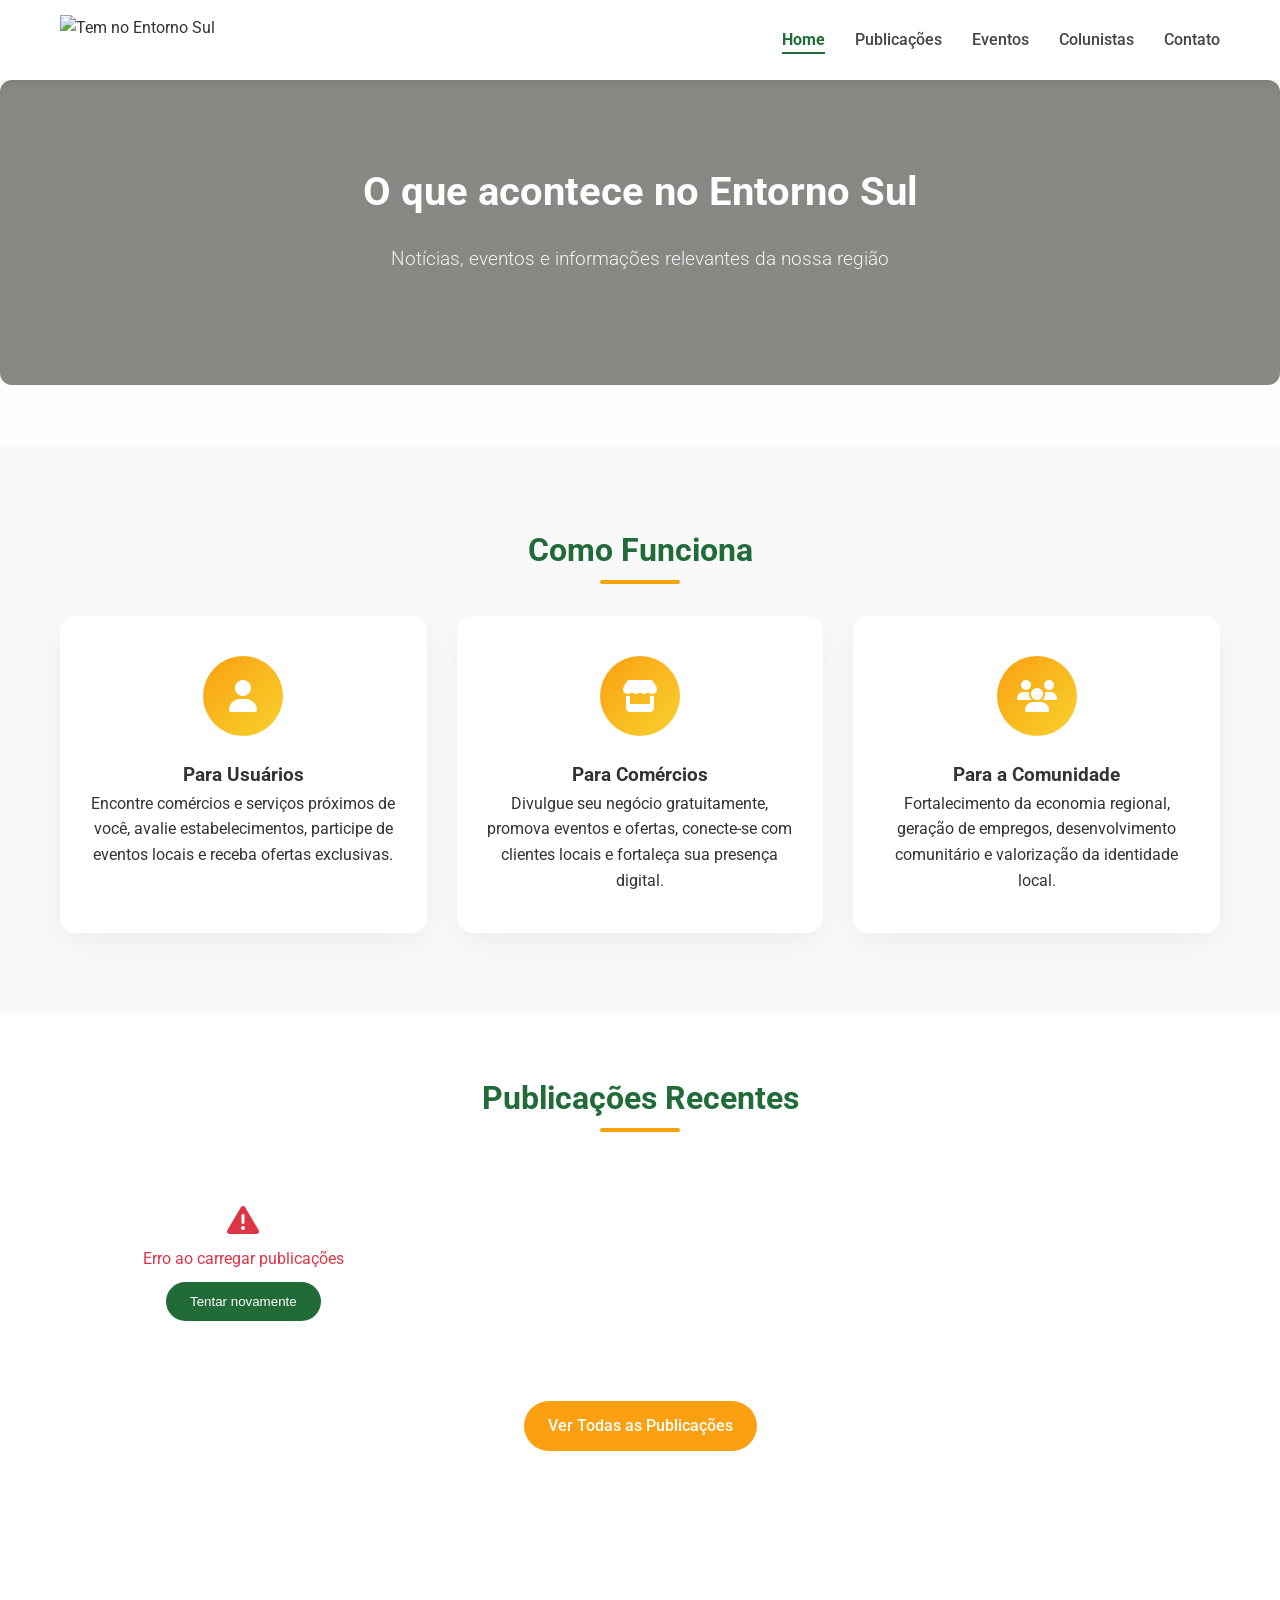
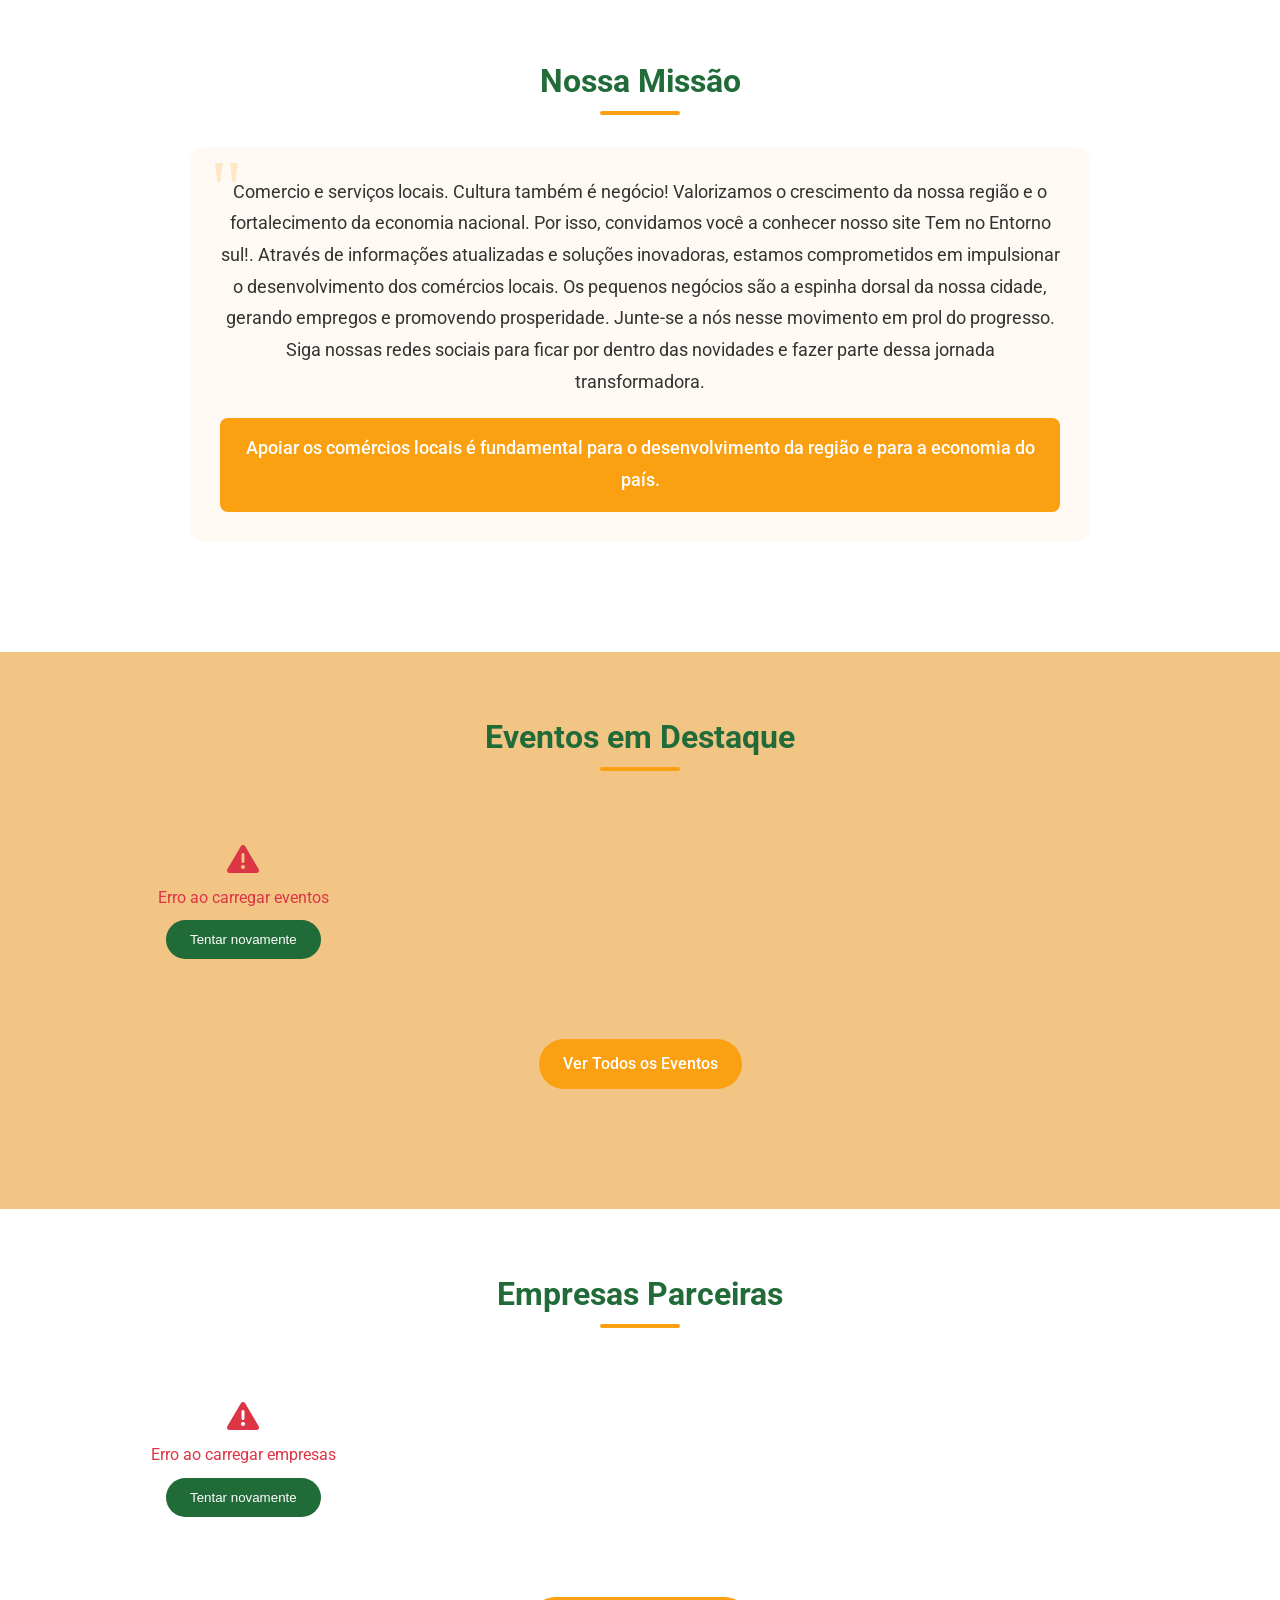
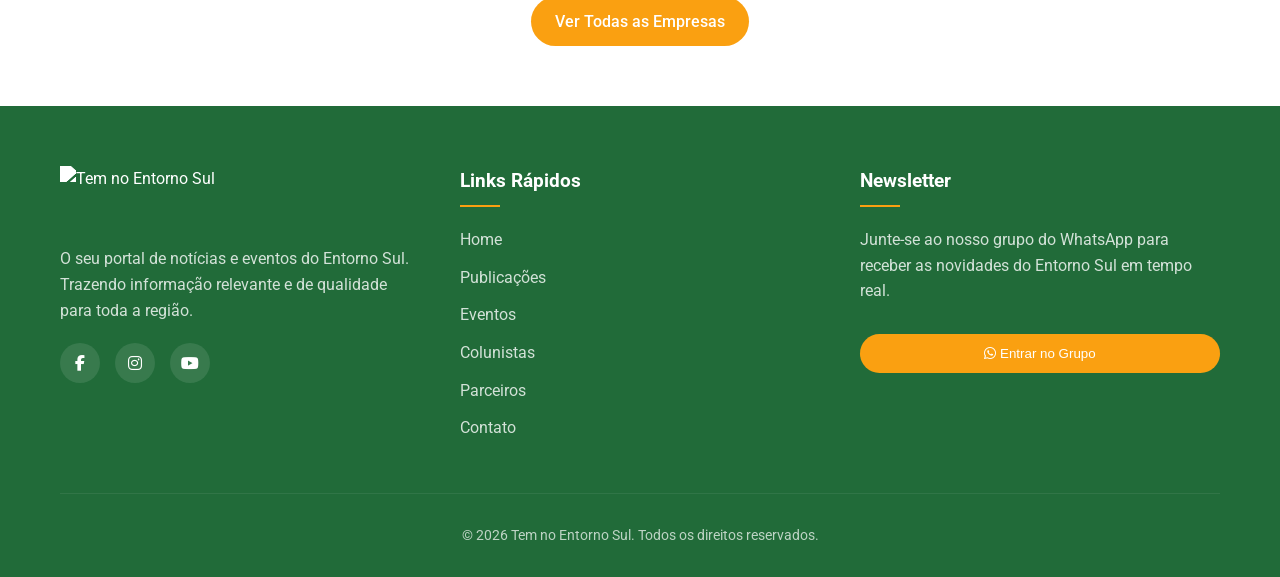
==== index.html @ 2fc988cc "Add files via upload" ====
<!DOCTYPE html>
<html lang="pt-BR">
<head>
    <meta charset="UTF-8">
    <meta name="viewport" content="width=device-width, initial-scale=1.0">
    <title>Tem no Entorno Sul - Sua fonte de notícias regional</title>
    
    <!-- Meta tags SEO -->
    <meta name="description" content="Portal de notícias, eventos e informações do Entorno Sul. Fique por dentro das novidades regionais, comércios locais e cultura.">
    <meta name="robots" content="index, follow">
    <link rel="canonical" href="https://www.temnoentornosul.com.br/">
    
    <!-- Open Graph -->
    <meta property="og:type" content="website">
    <meta property="og:url" content="https://www.temnoentornosul.com.br/">
    <meta property="og:title" content="Tem no Entorno Sul - Sua fonte de notícias regional">
    <meta property="og:description" content="Notícias, eventos e informações relevantes da nossa região.">
    <meta property="og:image" content="https://i.imgur.com/WVSr0qr.png">
    
    <!-- Twitter -->
    <meta property="twitter:card" content="summary_large_image">
    <meta property="twitter:url" content="https://www.temnoentornosul.com.br/">
    <meta property="twitter:title" content="Tem no Entorno Sul - Sua fonte de notícias regional">
    <meta property="twitter:description" content="Notícias, eventos e informações relevantes da nossa região.">
    <meta property="twitter:image" content="https://i.imgur.com/WVSr0qr.png">
    
    <!-- PWA -->
    <link rel="manifest" href="manifest.json">
    <meta name="theme-color" content="#216b39">
    
    <!-- Fontes e Ícones -->
    <link rel="preconnect" href="https://fonts.googleapis.com">
    <link rel="preconnect" href="https://fonts.gstatic.com" crossorigin>
    <link href="https://fonts.googleapis.com/css2?family=Roboto:wght@300;400;500;700&display=swap" rel="stylesheet">
    <link rel="stylesheet" href="https://cdnjs.cloudflare.com/ajax/libs/font-awesome/6.4.0/css/all.min.css">
    
    <!-- CSS Principal -->
    <link rel="stylesheet" href="assets/css/style.css">
    
    <!-- Supabase CDN -->
    <script src="https://cdn.jsdelivr.net/npm/@supabase/supabase-js@2"></script>
    
    <!-- Schema.org -->
    <script type="application/ld+json">
    {
        "@context": "https://schema.org",
        "@type": "Organization",
        "name": "Tem no Entorno Sul",
        "url": "https://www.temnoentornosul.com.br/",
        "logo": "https://i.imgur.com/WVSr0qr.png",
        "description": "Portal de notícias e eventos do Entorno Sul."
    }
    </script>
    
    <style>
        /* Variáveis de cores e estilos */
        :root {
            --color-bg: #fffefd;
            --color-primary: #216b39;
            --color-accent: #faa011;
            --color-highlight: #f8d22d;
            --color-secondary-bg: #f2c585;
            --font-main: 'Roboto', sans-serif;
            --shadow: 0 4px 12px rgba(0, 0, 0, 0.08);
            --radius: 12px;
            --transition: all 0.3s ease;
        }
        
        /* Reset e estilos base */
        * {
            margin: 0;
            padding: 0;
            box-sizing: border-box;
        }
        
        body {
            font-family: var(--font-main);
            background-color: var(--color-bg);
            color: #333;
            line-height: 1.6;
            padding-top: 80px;
        }
        
        a {
            text-decoration: none;
            color: inherit;
        }
        
        ul {
            list-style: none;
        }
        
        img {
            max-width: 100%;
            height: auto;
            display: block;
        }
        
        .container {
            width: 100%;
            max-width: 1200px;
            margin: 0 auto;
            padding: 0 20px;
        }
        
        .section-title {
            font-size: 2rem;
            color: var(--color-primary);
            margin-bottom: 2rem;
            text-align: center;
            position: relative;
            padding-bottom: 0.5rem;
        }
        
        .section-title::after {
            content: '';
            position: absolute;
            bottom: 0;
            left: 50%;
            transform: translateX(-50%);
            width: 80px;
            height: 4px;
            background-color: var(--color-accent);
            border-radius: 2px;
        }
        
        .btn {
            display: inline-block;
            background-color: var(--color-primary);
            color: white;
            padding: 12px 24px;
            border-radius: 50px;
            font-weight: 500;
            transition: var(--transition);
            border: none;
            cursor: pointer;
            text-align: center;
        }
        
        .btn:hover {
            background-color: #1a5930;
            transform: translateY(-2px);
            box-shadow: var(--shadow);
        }
        
        .btn-accent {
            background-color: var(--color-accent);
        }
        
        .btn-accent:hover {
            background-color: #e5940a;
        }
        
        .card {
            background: white;
            border-radius: var(--radius);
            overflow: hidden;
            box-shadow: var(--shadow);
            transition: var(--transition);
        }
        
        .card:hover {
            transform: translateY(-5px);
            box-shadow: 0 8px 20px rgba(0, 0, 0, 0.12);
        }
        
        /* Navbar */
        .navbar {
            position: fixed;
            top: 0;
            left: 0;
            width: 100%;
            background-color: white;
            box-shadow: 0 2px 10px rgba(0, 0, 0, 0.1);
            z-index: 1000;
            padding: 15px 0;
        }
        
        .navbar-container {
            display: flex;
            justify-content: space-between;
            align-items: center;
        }
        
        .logo {
            height: 50px;
        }
        
        .nav-menu {
            display: flex;
            gap: 30px;
        }
        
        .nav-link {
            font-weight: 500;
            color: #444;
            transition: var(--transition);
            position: relative;
        }
        
        .nav-link:hover {
            color: var(--color-primary);
        }
        
        .nav-link::after {
            content: '';
            position: absolute;
            bottom: -5px;
            left: 0;
            width: 0;
            height: 2px;
            background-color: var(--color-primary);
            transition: var(--transition);
        }
        
        .nav-link:hover::after {
            width: 100%;
        }
        
        .nav-link.active {
            color: var(--color-primary);
            font-weight: 700;
        }
        
        .nav-link.active::after {
            width: 100%;
        }
        
        .hamburger {
            display: none;
            cursor: pointer;
            font-size: 1.5rem;
            color: var(--color-primary);
        }
        
        /* Banner Hero */
        .hero {
            background: linear-gradient(rgba(15, 20, 11, 0.5), rgba(15, 20, 11, 0.5)), url('https://images.pexels.com/photos/38271/ipad-map-tablet-internet-38271.jpeg') center/cover no-repeat;
            color: white;
            text-align: center;
            padding: 80px 20px;
            border-radius: var(--radius);
            margin-bottom: 60px;
        }
        
        .hero-content {
            max-width: 800px;
            margin: 0 auto;
        }
        
        .hero-title {
            font-size: 2.5rem;
            margin-bottom: 20px;
        }
        
        .hero-subtitle {
            font-size: 1.2rem;
            font-weight: 300;
            margin-bottom: 30px;
            opacity: 0.9;
        }
        
        /* Seções */
        .section {
            padding: 60px 0;
        }
        
        .section-light {
            background-color: white;
        }
        
        .section-colored {
            background-color: var(--color-secondary-bg);
        }
        
        /* Grid de cards */
        .cards-grid {
            display: grid;
            grid-template-columns: repeat(auto-fill, minmax(300px, 1fr));
            gap: 30px;
            margin-top: 30px;
        }
        
        .post-card .card-img {
            height: 200px;
            object-fit: cover;
            width: 100%;
        }
        
        .post-card .card-content {
            padding: 20px;
        }
        
        .post-card .card-category {
            display: inline-block;
            background-color: var(--color-secondary-bg);
            color: #333;
            padding: 4px 12px;
            border-radius: 50px;
            font-size: 0.8rem;
            margin-bottom: 12px;
        }
        
        .post-card .card-title {
            font-size: 1.2rem;
            margin-bottom: 12px;
            color: var(--color-primary);
        }
        
        .post-card .card-excerpt {
            color: #666;
            margin-bottom: 20px;
            font-size: 0.95rem;
        }
        
        /* Eventos */
        .event-card {
            display: flex;
            flex-direction: column;
            height: 100%;
        }
        
        .event-card .card-content {
            padding: 20px;
            flex-grow: 1;
            display: flex;
            flex-direction: column;
        }
        
        .event-date {
            display: flex;
            align-items: center;
            color: var(--color-accent);
            margin-bottom: 10px;
            font-weight: 500;
        }
        
        .event-date i {
            margin-right: 8px;
        }
        
        .event-location {
            display: flex;
            align-items: center;
            color: #666;
            margin-bottom: 15px;
            font-size: 0.9rem;
        }
        
        .event-location i {
            margin-right: 8px;
        }
        
        .event-card .card-title {
            margin-bottom: 15px;
            color: var(--color-primary);
        }
        
        .event-card .btn {
            margin-top: auto;
            align-self: flex-start;
        }
        
        .event-past {
            opacity: 0.7;
        }
        
        /* Features */
        .features {
            padding: 80px 0;
            background-color: #f9f9f9;
        }
        
        .features-grid {
            display: grid;
            grid-template-columns: repeat(auto-fit, minmax(300px, 1fr));
            gap: 30px;
        }
        
        .feature-card {
            text-align: center;
            padding: 40px 25px;
            background: white;
            border-radius: 15px;
            box-shadow: 0 10px 30px rgba(0, 0, 0, 0.05);
            transition: all 0.3s ease;
        }
        
        .feature-card:hover {
            transform: translateY(-10px);
            box-shadow: 0 15px 40px rgba(0, 0, 0, 0.1);
        }
        
        .feature-icon {
            width: 80px;
            height: 80px;
            background: linear-gradient(135deg, var(--color-accent), var(--color-highlight));
            border-radius: 50%;
            display: flex;
            align-items: center;
            justify-content: center;
            margin: 0 auto 25px;
            color: white;
            font-size: 2rem;
        }
        
        /* Missão */
        .mission {
            background-color: white;
            padding: 80px 0;
        }
        
        .mission-content {
            max-width: 900px;
            margin: 0 auto;
            text-align: center;
        }
        
        .mission-text {
            font-size: 1.1rem;
            line-height: 1.8;
            margin-bottom: 30px;
            padding: 30px;
            background: rgba(242, 197, 133, 0.1);
            border-radius: 15px;
            position: relative;
        }
        
        .mission-text::before {
            content: '"';
            font-size: 5rem;
            position: absolute;
            top: -30px;
            left: 20px;
            color: rgba(250, 160, 17, 0.2);
            font-family: Georgia, serif;
        }
        
        .highlight {
            background-color: var(--color-accent);
            color: white;
            padding: 15px;
            border-radius: 8px;
            margin-top: 20px;
            font-weight: 500;
        }
        
        /* Footer */
        .footer {
            background-color: var(--color-primary);
            color: white;
            padding: 60px 0 30px;
        }
        
        .footer-container {
            display: grid;
            grid-template-columns: repeat(auto-fit, minmax(250px, 1fr));
            gap: 40px;
            margin-bottom: 40px;
        }
        
        .footer-logo {
            height: 60px;
            margin-bottom: 20px;
        }
        
        .footer-description {
            margin-bottom: 20px;
            opacity: 0.8;
        }
        
        .social-links {
            display: flex;
            gap: 15px;
        }
        
        .social-link {
            display: inline-flex;
            align-items: center;
            justify-content: center;
            width: 40px;
            height: 40px;
            background-color: rgba(255, 255, 255, 0.1);
            border-radius: 50%;
            transition: var(--transition);
            color: white;
        }
        
        .social-link:hover {
            background-color: var(--color-accent);
            transform: translateY(-3px);
        }
        
        .footer-title {
            font-size: 1.2rem;
            margin-bottom: 20px;
            position: relative;
            padding-bottom: 10px;
        }
        
        .footer-title::after {
            content: '';
            position: absolute;
            bottom: 0;
            left: 0;
            width: 40px;
            height: 2px;
            background-color: var(--color-accent);
        }
        
        .footer-links li {
            margin-bottom: 12px;
        }
        
        .footer-links a {
            color: white;
            opacity: 0.8;
            transition: var(--transition);
        }
        
        .footer-links a:hover {
            opacity: 1;
            color: var(--color-highlight);
        }
        
        .footer-bottom {
            text-align: center;
            padding-top: 30px;
            border-top: 1px solid rgba(255, 255, 255, 0.1);
            font-size: 0.9rem;
            opacity: 0.7;
        }
        
        /* Loading e Error States */
        .loading-spinner {
            text-align: center;
            padding: 40px;
            color: var(--color-primary);
        }
        
        .loading-spinner i {
            font-size: 2rem;
            margin-bottom: 10px;
        }
        
        .error-message {
            text-align: center;
            padding: 40px;
            color: #dc3545;
        }
        
        .error-message i {
            font-size: 2rem;
            margin-bottom: 10px;
        }
        
        .empty-state {
            text-align: center;
            padding: 40px;
            color: #666;
        }
        
        .empty-state i {
            font-size: 3rem;
            margin-bottom: 10px;
            color: var(--color-primary);
        }
        
        .verpublicacao-div {
            margin-top: 20px;
            margin-bottom: 65px;
        }
        
        /* Responsividade */
        @media (max-width: 992px) {
            .nav-menu {
                position: fixed;
                top: 80px;
                left: -100%;
                background-color: white;
                width: 100%;
                flex-direction: column;
                gap: 0;
                box-shadow: 0 10px 20px rgba(0, 0, 0, 0.1);
                padding: 30px;
                transition: var(--transition);
            }
            
            .nav-menu.active {
                left: 0;
            }
            
            .nav-link {
                padding: 15px 0;
                display: block;
                border-bottom: 1px solid #eee;
            }
            
            .hamburger {
                display: block;
            }
            
            .hero-title {
                font-size: 2rem;
            }
        }
        
        @media (max-width: 768px) {
            .section-title {
                font-size: 1.8rem;
            }
            
            .hero {
                padding: 60px 20px;
            }
            
            .hero-title {
                font-size: 1.8rem;
            }
            
            .cards-grid {
                grid-template-columns: 1fr;
            }
            
            .footer-container {
                grid-template-columns: 1fr;
                text-align: center;
            }
            
            .footer-title::after {
                left: 50%;
                transform: translateX(-50%);
            }
            
            .social-links {
                justify-content: center;
            }
        }
        
        /* Animações */
        @keyframes fadeIn {
            from {
                opacity: 0;
                transform: translateY(20px);
            }
            to {
                opacity: 1;
                transform: translateY(0);
            }
        }
        
        .fade-in {
            animation: fadeIn 0.6s ease forwards;
        }
        
        .delay-1 {
            animation-delay: 0.2s;
        }
        
        .delay-2 {
            animation-delay: 0.4s;
        }
        
        .delay-3 {
            animation-delay: 0.6s;
        }
    </style>
</head>
<body>
    <!-- Navbar -->
    <nav class="navbar">
        <div class="container navbar-container">
            <a href="https://sites.google.com/view/temnoentornosul/inicio" class="logo-link">
                <img src="https://i.imgur.com/WVSr0qr.png" alt="Tem no Entorno Sul" class="logo">
            </a>
            
            <ul class="nav-menu">
                <li><a href="index.html" class="nav-link active">Home</a></li>
                <li><a href="publicacoes.html" class="nav-link">Publicações</a></li>
                <li><a href="eventos.html" class="nav-link">Eventos</a></li>
                <li><a href="colunistas.html" class="nav-link">Colunistas</a></li>
                <li><a href="contato.html" class="nav-link">Contato</a></li>
            </ul>
            
            <div class="hamburger">
                <i class="fas fa-bars"></i>
            </div>
        </div>
    </nav>

    <!-- Banner Hero -->
    <section class="hero">
        <div class="container hero-content">
            <h1 class="hero-title">O que acontece no Entorno Sul</h1>
            <p class="hero-subtitle">Notícias, eventos e informações relevantes da nossa região</p>
        </div>
    </section>

    <!-- Como Funciona -->
    <section class="features">
        <div class="container">
            <h2 class="section-title">Como Funciona</h2>
            <div class="features-grid">
                <div class="feature-card">
                    <div class="feature-icon">
                        <i class="fas fa-user"></i>
                    </div>
                    <h3>Para Usuários</h3>
                    <p>Encontre comércios e serviços próximos de você, avalie estabelecimentos, participe de eventos locais e receba ofertas exclusivas.</p>
                </div>
                
                <div class="feature-card">
                    <div class="feature-icon">
                        <i class="fas fa-store"></i>
                    </div>
                    <h3>Para Comércios</h3>
                    <p>Divulgue seu negócio gratuitamente, promova eventos e ofertas, conecte-se com clientes locais e fortaleça sua presença digital.</p>
                </div>
                
                <div class="feature-card">
                    <div class="feature-icon">
                        <i class="fas fa-users"></i>
                    </div>
                    <h3>Para a Comunidade</h3>
                    <p>Fortalecimento da economia regional, geração de empregos, desenvolvimento comunitário e valorização da identidade local.</p>
                </div>
            </div>
        </div>
    </section>

    <!-- Publicações -->
    <section class="section section-light">
        <div class="container">
            <h2 class="section-title">Publicações Recentes</h2>
            
            <div class="loading-spinner" id="publicacoesLoading">
                <i class="fas fa-spinner fa-spin"></i>
                <p>Carregando publicações...</p>
            </div>
            
            <div class="cards-grid" id="publicacoesGrid"></div>
            
            <div class="verpublicacao-div" style="text-align: center; margin-top: 40px;">
                <a href="https://www.temnoentornosul.com.br/publicacao" class="btn btn-accent">Ver Todas as Publicações</a>
            </div>
        </div>
    </section>

    <!-- Nossa Missão -->
    <section class="mission">
        <div class="container">
            <div class="mission-content">
                <h2 class="section-title">Nossa Missão</h2>
                <div class="mission-text">
                    <p>Comercio e serviços locais. Cultura também é negócio! Valorizamos o crescimento da nossa região e o fortalecimento da economia nacional. Por isso, convidamos você a conhecer nosso site Tem no Entorno sul!. Através de informações atualizadas e soluções inovadoras, estamos comprometidos em impulsionar o desenvolvimento dos comércios locais. Os pequenos negócios são a espinha dorsal da nossa cidade, gerando empregos e promovendo prosperidade. Junte-se a nós nesse movimento em prol do progresso. Siga nossas redes sociais para ficar por dentro das novidades e fazer parte dessa jornada transformadora.</p>
                    <div class="highlight">Apoiar os comércios locais é fundamental para o desenvolvimento da região e para a economia do país.</div>
                </div>
            </div>
        </div>
    </section>

    <!-- Eventos -->
    <section class="section section-colored">
        <div class="container">
            <h2 class="section-title">Eventos em Destaque</h2>
            
            <div class="loading-spinner" id="eventosLoading">
                <i class="fas fa-spinner fa-spin"></i>
                <p>Carregando eventos...</p>
            </div>
            
            <div class="cards-grid" id="eventosGrid"></div>
            
            <div style="text-align: center; margin-top: 40px; margin-bottom: 60px">
                <a href="https://www.temnoentornosul.com.br/eventos" class="btn btn-accent">Ver Todos os Eventos</a>
            </div>
        </div>
    </section>

    <!-- Empresas -->
    <section class="section section-light">
        <div class="container">
            <h2 class="section-title">Empresas Parceiras</h2>
            
            <div class="loading-spinner" id="empresasLoading">
                <i class="fas fa-spinner fa-spin"></i>
                <p>Carregando empresas...</p>
            </div>
            
            <div class="cards-grid" id="empresasGrid"></div>
            
            <div style="text-align: center; margin-top: 40px;">
                <a href="https://www.temnoentornosul.com.br/empresas" class="btn btn-accent">Ver Todas as Empresas</a>
            </div>
        </div>
    </section>

    <!-- Schema Evento -->
    <script type="application/ld+json">
    {
        "@context": "https://schema.org",
        "@type": "Event",
        "name": "Carnaval 2026",
        "startDate": "2026-02-13",
        "endDate": "2026-02-17",
        "location": {
            "@type": "Place",
            "name": "Prefeitura Municipal"
        },
        "description": "Durante fevereiro de 2026, com foco na semana do carnaval."
    }
    </script>

    <!-- Footer -->
    <footer class="footer">
        <div class="container">
            <div class="footer-container">
                <div class="footer-col">
                    <img src="https://i.imgur.com/lD6krRL.png" alt="Tem no Entorno Sul" class="footer-logo" loading="lazy">
                    <p class="footer-description">O seu portal de notícias e eventos do Entorno Sul. Trazendo informação relevante e de qualidade para toda a região.</p>
                    <div class="social-links">
                        <a href="https://www.facebook.com/temnoentornosul" class="social-link" rel="noopener noreferrer" target="_blank"><i class="fab fa-facebook-f"></i></a>
                        <a href="https://www.instagram.com/temnoentornosul" class="social-link" rel="noopener noreferrer" target="_blank"><i class="fab fa-instagram"></i></a>
                        <a href="https://www.youtube.com/@temnoentornosul" class="social-link" rel="noopener noreferrer" target="_blank"><i class="fab fa-youtube"></i></a>
                    </div>
                </div>
                
                <div class="footer-col">
                    <h3 class="footer-title">Links Rápidos</h3>
                    <ul class="footer-links">
                        <li><a href="https://www.temnoentornosul.com.br/inicio">Home</a></li>
                        <li><a href="https://www.temnoentornosul.com.br/publicacao">Publicações</a></li>
                        <li><a href="https://www.temnoentornosul.com.br/eventos">Eventos</a></li>
                        <li><a href="https://www.temnoentornosul.com.br/colunistas">Colunistas</a></li>
                        <li><a href="https://www.temnoentornosul.com.br/parceiros">Parceiros</a></li>
                        <li><a href="https://www.temnoentornosul.com.br/contato">Contato</a></li>
                    </ul>
                </div>
                
                <div class="footer-col">
                    <h3 class="footer-title">Newsletter</h3>
                    <p class="footer-description">Junte-se ao nosso grupo do WhatsApp para receber as novidades do Entorno Sul em tempo real.</p>
                    <div class="footer-form">
                        <button id="whatsapp-group-btn" class="btn btn-accent" style="margin-top: 10px; width: 100%;">
                            <i class="fab fa-whatsapp"></i> Entrar no Grupo
                        </button>
                    </div>
                </div>
            </div>
            
            <div class="footer-bottom">
                <p>&copy; 2026 Tem no Entorno Sul. Todos os direitos reservados.</p>
            </div>
        </div>
    </footer>

    <!-- Scripts -->
    <script src="assets/js/supabase.js"></script>
    <script src="assets/js/main.js"></script>
    
    <script>
        // Menu mobile toggle
        document.addEventListener('DOMContentLoaded', function() {
            const hamburger = document.querySelector('.hamburger');
            const navMenu = document.querySelector('.nav-menu');
            
            if (hamburger && navMenu) {
                hamburger.addEventListener('click', function() {
                    navMenu.classList.toggle('active');
                    const icon = hamburger.querySelector('i');
                    if (icon) {
                        icon.className = navMenu.classList.contains('active') 
                            ? 'fas fa-times' 
                            : 'fas fa-bars';
                    }
                });
            }
            
            // WhatsApp button
            const whatsappBtn = document.getElementById('whatsapp-group-btn');
            if (whatsappBtn) {
                whatsappBtn.addEventListener('click', function() {
                    window.open('https://chat.whatsapp.com/DvTQra8rDQp01NqUCmwa8N', '_blank');
                });
            }
            
            // Highlight active menu item
            const currentPage = window.location.pathname.split('/').pop() || 'index.html';
            document.querySelectorAll('.nav-link').forEach(link => {
                const linkPage = link.getAttribute('href');
                if (linkPage === currentPage) {
                    link.classList.add('active');
                }
            });
        });
    </script>
</body>
</html>
---- assets/css/style.css ----
/* ===== VARIÁVEIS ===== */
:root {
    --color-bg: #fffefd;
    --color-primary: #216b39;
    --color-accent: #faa011;
    --color-highlight: #f8d22d;
    --color-secondary-bg: #f2c585;
    --font-main: 'Roboto', sans-serif;
    --shadow: 0 4px 12px rgba(0, 0, 0, 0.08);
    --radius: 12px;
    --transition: all 0.3s ease;
}

/* ===== RESET ===== */
* {
    margin: 0;
    padding: 0;
    box-sizing: border-box;
}

body {
    font-family: var(--font-main);
    background-color: var(--color-bg);
    color: #333;
    line-height: 1.6;
    padding-top: 80px;
}

/* ===== UTILITÁRIOS ===== */
.container {
    width: 100%;
    max-width: 1200px;
    margin: 0 auto;
    padding: 0 20px;
}

.section-title {
    font-size: 2rem;
    color: var(--color-primary);
    margin-bottom: 2rem;
    text-align: center;
    position: relative;
    padding-bottom: 0.5rem;
}

.section-title::after {
    content: '';
    position: absolute;
    bottom: 0;
    left: 50%;
    transform: translateX(-50%);
    width: 80px;
    height: 4px;
    background-color: var(--color-accent);
    border-radius: 2px;
}

.btn {
    display: inline-block;
    background-color: var(--color-primary);
    color: white;
    padding: 12px 24px;
    border-radius: 50px;
    font-weight: 500;
    transition: var(--transition);
    border: none;
    cursor: pointer;
    text-align: center;
    text-decoration: none;
}

.btn:hover {
    background-color: #1a5930;
    transform: translateY(-2px);
    box-shadow: var(--shadow);
}

.btn-accent {
    background-color: var(--color-accent);
}

.btn-accent:hover {
    background-color: #e5940a;
}

/* ===== NAVBAR ===== */
.navbar {
    position: fixed;
    top: 0;
    left: 0;
    width: 100%;
    background-color: white;
    box-shadow: 0 2px 10px rgba(0, 0, 0, 0.1);
    z-index: 1000;
    padding: 15px 0;
}

.navbar-container {
    display: flex;
    justify-content: space-between;
    align-items: center;
}

.logo {
    height: 50px;
}

.nav-menu {
    display: flex;
    gap: 30px;
    list-style: none;
}

.nav-link {
    font-weight: 500;
    color: #444;
    transition: var(--transition);
    position: relative;
    text-decoration: none;
}

.nav-link:hover {
    color: var(--color-primary);
}

.nav-link.active {
    color: var(--color-primary);
    font-weight: 700;
}

.hamburger {
    display: none;
    cursor: pointer;
    font-size: 1.5rem;
    color: var(--color-primary);
}

/* ===== HERO ===== */
.hero {
    background: linear-gradient(rgba(15, 20, 11, 0.5), rgba(15, 20, 11, 0.5)), url('https://images.pexels.com/photos/38271/ipad-map-tablet-internet-38271.jpeg') center/cover no-repeat;
    color: white;
    text-align: center;
    padding: 80px 20px;
    border-radius: var(--radius);
    margin-bottom: 60px;
}

.hero-content {
    max-width: 800px;
    margin: 0 auto;
}

.hero-title {
    font-size: 2.5rem;
    margin-bottom: 20px;
}

.hero-subtitle {
    font-size: 1.2rem;
    font-weight: 300;
    margin-bottom: 30px;
    opacity: 0.9;
}

.hero-stats {
    display: flex;
    justify-content: center;
    gap: 40px;
    margin-top: 40px;
}

.stat-item {
    text-align: center;
}

.stat-number {
    font-size: 2.5rem;
    font-weight: 700;
    color: var(--color-accent);
    display: block;
}

.stat-label {
    font-size: 1rem;
    opacity: 0.9;
}

/* ===== FEATURES ===== */
.features {
    padding: 80px 0;
    background-color: #f9f9f9;
}

.features-grid {
    display: grid;
    grid-template-columns: repeat(auto-fit, minmax(300px, 1fr));
    gap: 30px;
}

.feature-card {
    text-align: center;
    padding: 40px 25px;
    background: white;
    border-radius: 15px;
    box-shadow: 0 10px 30px rgba(0, 0, 0, 0.05);
    transition: all 0.3s ease;
}

.feature-card:hover {
    transform: translateY(-10px);
    box-shadow: 0 15px 40px rgba(0, 0, 0, 0.1);
}

.feature-icon {
    width: 80px;
    height: 80px;
    background: linear-gradient(135deg, var(--color-accent), var(--color-highlight));
    border-radius: 50%;
    display: flex;
    align-items: center;
    justify-content: center;
    margin: 0 auto 25px;
    color: white;
    font-size: 2rem;
}

/* ===== CARDS ===== */
.card {
    background: white;
    border-radius: var(--radius);
    overflow: hidden;
    box-shadow: var(--shadow);
    transition: var(--transition);
}

.card:hover {
    transform: translateY(-5px);
    box-shadow: 0 8px 20px rgba(0, 0, 0, 0.12);
}

.cards-grid {
    display: grid;
    grid-template-columns: repeat(auto-fill, minmax(300px, 1fr));
    gap: 30px;
    margin-top: 30px;
}

.card-img {
    height: 200px;
    object-fit: cover;
    width: 100%;
}

.card-content {
    padding: 20px;
}

.card-category {
    display: inline-block;
    background-color: var(--color-secondary-bg);
    color: #333;
    padding: 4px 12px;
    border-radius: 50px;
    font-size: 0.8rem;
    margin-bottom: 12px;
}

.card-title {
    font-size: 1.2rem;
    margin-bottom: 12px;
    color: var(--color-primary);
}

/* ===== EVENTOS ===== */
.event-date, .event-location {
    display: flex;
    align-items: center;
    margin-bottom: 10px;
    color: #666;
}

.event-date i, .event-location i {
    margin-right: 8px;
    color: var(--color-accent);
}

.event-past {
    opacity: 0.7;
}

/* ===== EMPRESAS ===== */
.empresas-grid {
    display: grid;
    grid-template-columns: repeat(auto-fill, minmax(280px, 1fr));
    gap: 30px;
    margin-top: 30px;
}

.empresa-card {
    background: white;
    border-radius: var(--radius);
    overflow: hidden;
    box-shadow: var(--shadow);
    transition: var(--transition);
}

.empresa-card:hover {
    transform: translateY(-5px);
    box-shadow: 0 8px 20px rgba(0, 0, 0, 0.12);
}

.empresa-image {
    height: 160px;
    overflow: hidden;
}

.empresa-image img {
    width: 100%;
    height: 100%;
    object-fit: cover;
}

.empresa-content {
    padding: 20px;
}

.empresa-nome {
    color: var(--color-primary);
    margin-bottom: 10px;
    font-size: 1.2rem;
}

.empresa-categoria, .empresa-endereco, .empresa-telefone {
    color: #666;
    margin-bottom: 8px;
    font-size: 0.9rem;
}

.empresa-categoria i, .empresa-endereco i, .empresa-telefone i {
    margin-right: 8px;
    color: var(--color-accent);
}

/* ===== MISSÃO ===== */
.mission {
    background-color: white;
    padding: 80px 0;
}

.mission-content {
    max-width: 900px;
    margin: 0 auto;
    text-align: center;
}

.mission-text {
    font-size: 1.1rem;
    line-height: 1.8;
    margin-bottom: 30px;
    padding: 30px;
    background: rgba(242, 197, 133, 0.1);
    border-radius: 15px;
    position: relative;
}

/* ===== SEÇÕES ===== */
.section {
    padding: 60px 0;
}

.section-light {
    background-color: white;
}

.section-colored {
    background-color: var(--color-secondary-bg);
}

/* ===== LOADING ===== */
.loading-spinner {
    text-align: center;
    padding: 40px;
    color: var(--color-primary);
}

.loading-spinner i {
    font-size: 2rem;
    margin-bottom: 10px;
}

/* ===== ERROR ===== */
.error-message {
    text-align: center;
    padding: 40px;
    color: #dc3545;
}

.error-message i {
    font-size: 2rem;
    margin-bottom: 10px;
}

/* ===== EMPTY STATE ===== */
.empty-state {
    text-align: center;
    padding: 40px;
    color: #666;
}

.empty-state i {
    font-size: 3rem;
    margin-bottom: 10px;
    color: var(--color-primary);
}

/* ===== FOOTER ===== */
.footer {
    background-color: var(--color-primary);
    color: white;
    padding: 60px 0 30px;
}

.footer-container {
    display: grid;
    grid-template-columns: repeat(auto-fit, minmax(250px, 1fr));
    gap: 40px;
    margin-bottom: 40px;
}

.footer-logo {
    height: 60px;
    margin-bottom: 20px;
    filter: brightness(0) invert(1);
}

.footer-description {
    margin-bottom: 20px;
    opacity: 0.8;
}

.social-links {
    display: flex;
    gap: 15px;
}

.social-link {
    display: inline-flex;
    align-items: center;
    justify-content: center;
    width: 40px;
    height: 40px;
    background-color: rgba(255, 255, 255, 0.1);
    border-radius: 50%;
    transition: var(--transition);
    color: white;
    text-decoration: none;
}

.social-link:hover {
    background-color: var(--color-accent);
    transform: translateY(-3px);
}

.footer-title {
    font-size: 1.2rem;
    margin-bottom: 20px;
    position: relative;
    padding-bottom: 10px;
}

.footer-title::after {
    content: '';
    position: absolute;
    bottom: 0;
    left: 0;
    width: 40px;
    height: 2px;
    background-color: var(--color-accent);
}

.footer-links {
    list-style: none;
}

.footer-links li {
    margin-bottom: 12px;
}

.footer-links a {
    color: white;
    opacity: 0.8;
    transition: var(--transition);
    text-decoration: none;
}

.footer-links a:hover {
    opacity: 1;
    color: var(--color-highlight);
}

.footer-bottom {
    text-align: center;
    padding-top: 30px;
    border-top: 1px solid rgba(255, 255, 255, 0.1);
    font-size: 0.9rem;
    opacity: 0.7;
}

/* ===== RESPONSIVIDADE ===== */
@media (max-width: 992px) {
    .nav-menu {
        position: fixed;
        top: 80px;
        left: -100%;
        background-color: white;
        width: 100%;
        flex-direction: column;
        gap: 0;
        box-shadow: 0 10px 20px rgba(0, 0, 0, 0.1);
        padding: 30px;
        transition: var(--transition);
    }
    
    .nav-menu.active {
        left: 0;
    }
    
    .nav-link {
        padding: 15px 0;
        display: block;
        border-bottom: 1px solid #eee;
    }
    
    .hamburger {
        display: block;
    }
    
    .hero-stats {
        flex-direction: column;
        gap: 20px;
    }
    
    .hero-title {
        font-size: 2rem;
    }
}

@media (max-width: 768px) {
    .section-title {
        font-size: 1.8rem;
    }
    
    .hero {
        padding: 60px 20px;
    }
    
    .hero-title {
        font-size: 1.8rem;
    }
    
    .cards-grid,
    .features-grid,
    .empresas-grid {
        grid-template-columns: 1fr;
    }
    
    .footer-container {
        grid-template-columns: 1fr;
        text-align: center;
    }
    
    .footer-title::after {
        left: 50%;
        transform: translateX(-50%);
    }
    
    .social-links {
        justify-content: center;
    }
}

/* ===== ANIMAÇÕES ===== */
@keyframes fadeIn {
    from {
        opacity: 0;
        transform: translateY(20px);
    }
    to {
        opacity: 1;
        transform: translateY(0);
    }
}

.fade-in {
    opacity: 0;
    animation: fadeIn 0.6s ease forwards;
}

.delay-1 {
    animation-delay: 0.2s;
}

.delay-2 {
    animation-delay: 0.4s;
}

.fade-in.visible {
    opacity: 1;
    transform: translateY(0);
}
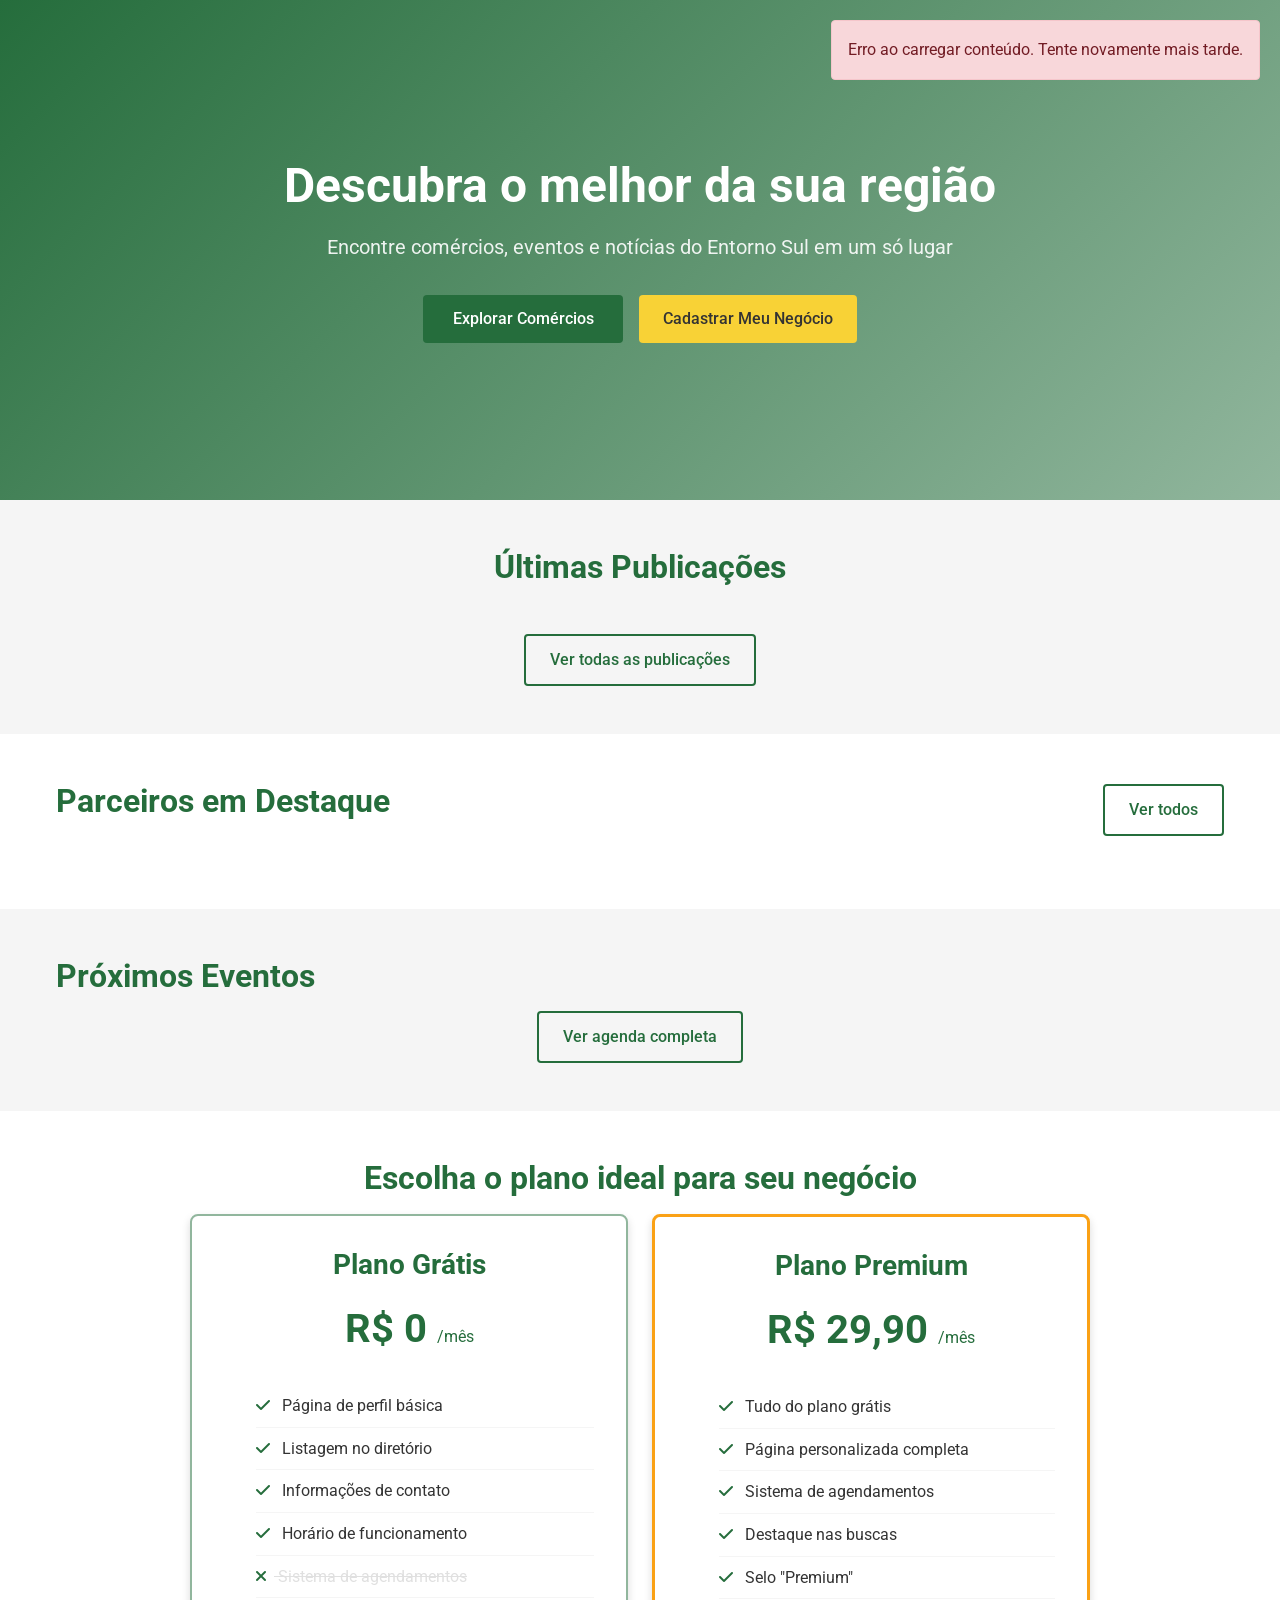
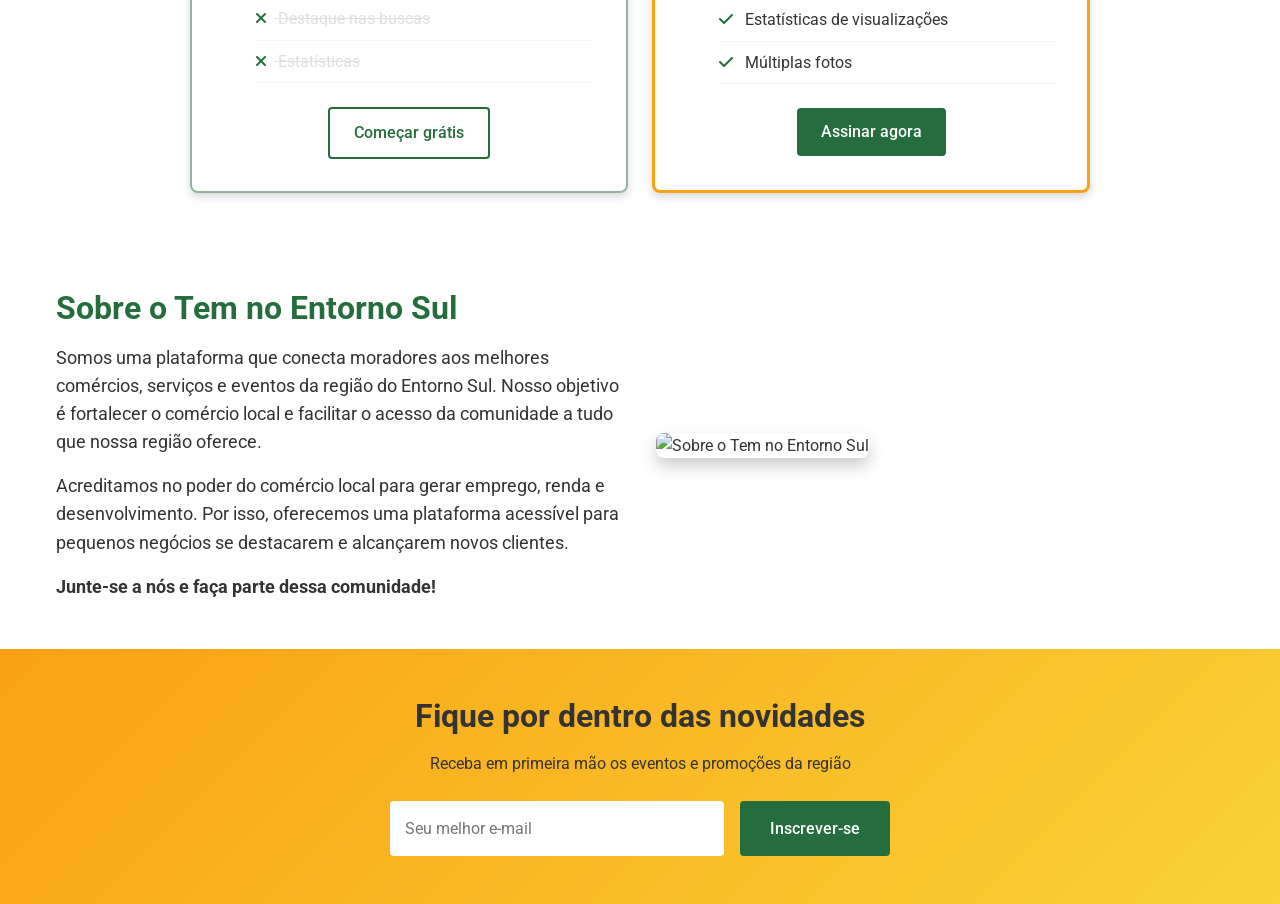
==== commit 0da5a87a: "Add files via upload" ====
--- a/index.html
+++ b/index.html
@@ -1,898 +1,198 @@
 <!DOCTYPE html>
 <html lang="pt-BR">
 <head>
+    <!-- Google tag (gtag.js) - Google Analytics -->
+    <script async src="https://www.googletagmanager.com/gtag/js?id=G-XXXXXXXXXX"></script>
+    <script>
+        window.dataLayer = window.dataLayer || [];
+        function gtag(){dataLayer.push(arguments);}
+        gtag('js', new Date());
+        gtag('config', 'G-XXXXXXXXXX');
+    </script>
+    
     <meta charset="UTF-8">
     <meta name="viewport" content="width=device-width, initial-scale=1.0">
-    <title>Tem no Entorno Sul - Sua fonte de notícias regional</title>
+    <title>Tem no Entorno Sul - Sua região em um só lugar</title>
     
-    <!-- Meta tags SEO -->
-    <meta name="description" content="Portal de notícias, eventos e informações do Entorno Sul. Fique por dentro das novidades regionais, comércios locais e cultura.">
+    <!-- SEO Meta Tags -->
+    <meta name="description" content="Descubra o melhor do comércio, eventos e notícias da região. Cadastre seu negócio gratuitamente e alcance mais clientes!">
+    <meta name="keywords" content="comércio local, eventos, notícias, Toledo PR, restaurantes, serviços, agenda cultural">
+    <meta name="author" content="Tem no Entorno Sul">
     <meta name="robots" content="index, follow">
-    <link rel="canonical" href="https://www.temnoentornosul.com.br/">
     
-    <!-- Open Graph -->
+    <!-- Open Graph / Facebook -->
     <meta property="og:type" content="website">
     <meta property="og:url" content="https://www.temnoentornosul.com.br/">
-    <meta property="og:title" content="Tem no Entorno Sul - Sua fonte de notícias regional">
-    <meta property="og:description" content="Notícias, eventos e informações relevantes da nossa região.">
-    <meta property="og:image" content="https://i.imgur.com/WVSr0qr.png">
+    <meta property="og:title" content="Tem no Entorno Sul - Sua região em um só lugar">
+    <meta property="og:description" content="Descubra o melhor do comércio, eventos e notícias da região.">
+    <meta property="og:image" content="https://www.temnoentornosul.com.br/images/og-image.jpg">
     
     <!-- Twitter -->
     <meta property="twitter:card" content="summary_large_image">
     <meta property="twitter:url" content="https://www.temnoentornosul.com.br/">
-    <meta property="twitter:title" content="Tem no Entorno Sul - Sua fonte de notícias regional">
-    <meta property="twitter:description" content="Notícias, eventos e informações relevantes da nossa região.">
-    <meta property="twitter:image" content="https://i.imgur.com/WVSr0qr.png">
+    <meta property="twitter:title" content="Tem no Entorno Sul - Sua região em um só lugar">
+    <meta property="twitter:description" content="Descubra o melhor do comércio, eventos e notícias da região.">
+    <meta property="twitter:image" content="https://www.temnoentornosul.com.br/images/og-image.jpg">
     
-    <!-- PWA -->
-    <link rel="manifest" href="manifest.json">
-    <meta name="theme-color" content="#216b39">
+    <!-- Favicon -->
+    <link rel="icon" type="image/png" sizes="32x32" href="/images/favicon-32x32.png">
+    <link rel="icon" type="image/png" sizes="16x16" href="/images/favicon-16x16.png">
+    <link rel="apple-touch-icon" href="/images/apple-touch-icon.png">
     
-    <!-- Fontes e Ícones -->
-    <link rel="preconnect" href="https://fonts.googleapis.com">
-    <link rel="preconnect" href="https://fonts.gstatic.com" crossorigin>
-    <link href="https://fonts.googleapis.com/css2?family=Roboto:wght@300;400;500;700&display=swap" rel="stylesheet">
-    <link rel="stylesheet" href="https://cdnjs.cloudflare.com/ajax/libs/font-awesome/6.4.0/css/all.min.css">
+    <!-- Font Awesome Icons -->
+    <link rel="stylesheet" href="https://cdnjs.cloudflare.com/ajax/libs/font-awesome/6.0.0/css/all.min.css">
     
-    <!-- CSS Principal -->
-    <link rel="stylesheet" href="assets/css/style.css">
+    <!-- Bootstrap CSS -->
+    <link href="https://cdn.jsdelivr.net/npm/bootstrap@5.3.0/dist/css/bootstrap.min.css" rel="stylesheet">
     
-    <!-- Supabase CDN -->
+    <!-- Nossos estilos -->
+    <link rel="stylesheet" href="/css/style.css">
+    <link rel="stylesheet" href="/css/home.css">
+    
+    <!-- Supabase JS -->
     <script src="https://cdn.jsdelivr.net/npm/@supabase/supabase-js@2"></script>
-    
-    <!-- Schema.org -->
-    <script type="application/ld+json">
-    {
-        "@context": "https://schema.org",
-        "@type": "Organization",
-        "name": "Tem no Entorno Sul",
-        "url": "https://www.temnoentornosul.com.br/",
-        "logo": "https://i.imgur.com/WVSr0qr.png",
-        "description": "Portal de notícias e eventos do Entorno Sul."
-    }
-    </script>
-    
-    <style>
-        /* Variáveis de cores e estilos */
-        :root {
-            --color-bg: #fffefd;
-            --color-primary: #216b39;
-            --color-accent: #faa011;
-            --color-highlight: #f8d22d;
-            --color-secondary-bg: #f2c585;
-            --font-main: 'Roboto', sans-serif;
-            --shadow: 0 4px 12px rgba(0, 0, 0, 0.08);
-            --radius: 12px;
-            --transition: all 0.3s ease;
-        }
-        
-        /* Reset e estilos base */
-        * {
-            margin: 0;
-            padding: 0;
-            box-sizing: border-box;
-        }
-        
-        body {
-            font-family: var(--font-main);
-            background-color: var(--color-bg);
-            color: #333;
-            line-height: 1.6;
-            padding-top: 80px;
-        }
-        
-        a {
-            text-decoration: none;
-            color: inherit;
-        }
-        
-        ul {
-            list-style: none;
-        }
-        
-        img {
-            max-width: 100%;
-            height: auto;
-            display: block;
-        }
-        
-        .container {
-            width: 100%;
-            max-width: 1200px;
-            margin: 0 auto;
-            padding: 0 20px;
-        }
-        
-        .section-title {
-            font-size: 2rem;
-            color: var(--color-primary);
-            margin-bottom: 2rem;
-            text-align: center;
-            position: relative;
-            padding-bottom: 0.5rem;
-        }
-        
-        .section-title::after {
-            content: '';
-            position: absolute;
-            bottom: 0;
-            left: 50%;
-            transform: translateX(-50%);
-            width: 80px;
-            height: 4px;
-            background-color: var(--color-accent);
-            border-radius: 2px;
-        }
-        
-        .btn {
-            display: inline-block;
-            background-color: var(--color-primary);
-            color: white;
-            padding: 12px 24px;
-            border-radius: 50px;
-            font-weight: 500;
-            transition: var(--transition);
-            border: none;
-            cursor: pointer;
-            text-align: center;
-        }
-        
-        .btn:hover {
-            background-color: #1a5930;
-            transform: translateY(-2px);
-            box-shadow: var(--shadow);
-        }
-        
-        .btn-accent {
-            background-color: var(--color-accent);
-        }
-        
-        .btn-accent:hover {
-            background-color: #e5940a;
-        }
-        
-        .card {
-            background: white;
-            border-radius: var(--radius);
-            overflow: hidden;
-            box-shadow: var(--shadow);
-            transition: var(--transition);
-        }
-        
-        .card:hover {
-            transform: translateY(-5px);
-            box-shadow: 0 8px 20px rgba(0, 0, 0, 0.12);
-        }
-        
-        /* Navbar */
-        .navbar {
-            position: fixed;
-            top: 0;
-            left: 0;
-            width: 100%;
-            background-color: white;
-            box-shadow: 0 2px 10px rgba(0, 0, 0, 0.1);
-            z-index: 1000;
-            padding: 15px 0;
-        }
-        
-        .navbar-container {
-            display: flex;
-            justify-content: space-between;
-            align-items: center;
-        }
-        
-        .logo {
-            height: 50px;
-        }
-        
-        .nav-menu {
-            display: flex;
-            gap: 30px;
-        }
-        
-        .nav-link {
-            font-weight: 500;
-            color: #444;
-            transition: var(--transition);
-            position: relative;
-        }
-        
-        .nav-link:hover {
-            color: var(--color-primary);
-        }
-        
-        .nav-link::after {
-            content: '';
-            position: absolute;
-            bottom: -5px;
-            left: 0;
-            width: 0;
-            height: 2px;
-            background-color: var(--color-primary);
-            transition: var(--transition);
-        }
-        
-        .nav-link:hover::after {
-            width: 100%;
-        }
-        
-        .nav-link.active {
-            color: var(--color-primary);
-            font-weight: 700;
-        }
-        
-        .nav-link.active::after {
-            width: 100%;
-        }
-        
-        .hamburger {
-            display: none;
-            cursor: pointer;
-            font-size: 1.5rem;
-            color: var(--color-primary);
-        }
-        
-        /* Banner Hero */
-        .hero {
-            background: linear-gradient(rgba(15, 20, 11, 0.5), rgba(15, 20, 11, 0.5)), url('https://images.pexels.com/photos/38271/ipad-map-tablet-internet-38271.jpeg') center/cover no-repeat;
-            color: white;
-            text-align: center;
-            padding: 80px 20px;
-            border-radius: var(--radius);
-            margin-bottom: 60px;
-        }
-        
-        .hero-content {
-            max-width: 800px;
-            margin: 0 auto;
-        }
-        
-        .hero-title {
-            font-size: 2.5rem;
-            margin-bottom: 20px;
-        }
-        
-        .hero-subtitle {
-            font-size: 1.2rem;
-            font-weight: 300;
-            margin-bottom: 30px;
-            opacity: 0.9;
-        }
-        
-        /* Seções */
-        .section {
-            padding: 60px 0;
-        }
-        
-        .section-light {
-            background-color: white;
-        }
-        
-        .section-colored {
-            background-color: var(--color-secondary-bg);
-        }
-        
-        /* Grid de cards */
-        .cards-grid {
-            display: grid;
-            grid-template-columns: repeat(auto-fill, minmax(300px, 1fr));
-            gap: 30px;
-            margin-top: 30px;
-        }
-        
-        .post-card .card-img {
-            height: 200px;
-            object-fit: cover;
-            width: 100%;
-        }
-        
-        .post-card .card-content {
-            padding: 20px;
-        }
-        
-        .post-card .card-category {
-            display: inline-block;
-            background-color: var(--color-secondary-bg);
-            color: #333;
-            padding: 4px 12px;
-            border-radius: 50px;
-            font-size: 0.8rem;
-            margin-bottom: 12px;
-        }
-        
-        .post-card .card-title {
-            font-size: 1.2rem;
-            margin-bottom: 12px;
-            color: var(--color-primary);
-        }
-        
-        .post-card .card-excerpt {
-            color: #666;
-            margin-bottom: 20px;
-            font-size: 0.95rem;
-        }
-        
-        /* Eventos */
-        .event-card {
-            display: flex;
-            flex-direction: column;
-            height: 100%;
-        }
-        
-        .event-card .card-content {
-            padding: 20px;
-            flex-grow: 1;
-            display: flex;
-            flex-direction: column;
-        }
-        
-        .event-date {
-            display: flex;
-            align-items: center;
-            color: var(--color-accent);
-            margin-bottom: 10px;
-            font-weight: 500;
-        }
-        
-        .event-date i {
-            margin-right: 8px;
-        }
-        
-        .event-location {
-            display: flex;
-            align-items: center;
-            color: #666;
-            margin-bottom: 15px;
-            font-size: 0.9rem;
-        }
-        
-        .event-location i {
-            margin-right: 8px;
-        }
-        
-        .event-card .card-title {
-            margin-bottom: 15px;
-            color: var(--color-primary);
-        }
-        
-        .event-card .btn {
-            margin-top: auto;
-            align-self: flex-start;
-        }
-        
-        .event-past {
-            opacity: 0.7;
-        }
-        
-        /* Features */
-        .features {
-            padding: 80px 0;
-            background-color: #f9f9f9;
-        }
-        
-        .features-grid {
-            display: grid;
-            grid-template-columns: repeat(auto-fit, minmax(300px, 1fr));
-            gap: 30px;
-        }
-        
-        .feature-card {
-            text-align: center;
-            padding: 40px 25px;
-            background: white;
-            border-radius: 15px;
-            box-shadow: 0 10px 30px rgba(0, 0, 0, 0.05);
-            transition: all 0.3s ease;
-        }
-        
-        .feature-card:hover {
-            transform: translateY(-10px);
-            box-shadow: 0 15px 40px rgba(0, 0, 0, 0.1);
-        }
-        
-        .feature-icon {
-            width: 80px;
-            height: 80px;
-            background: linear-gradient(135deg, var(--color-accent), var(--color-highlight));
-            border-radius: 50%;
-            display: flex;
-            align-items: center;
-            justify-content: center;
-            margin: 0 auto 25px;
-            color: white;
-            font-size: 2rem;
-        }
-        
-        /* Missão */
-        .mission {
-            background-color: white;
-            padding: 80px 0;
-        }
-        
-        .mission-content {
-            max-width: 900px;
-            margin: 0 auto;
-            text-align: center;
-        }
-        
-        .mission-text {
-            font-size: 1.1rem;
-            line-height: 1.8;
-            margin-bottom: 30px;
-            padding: 30px;
-            background: rgba(242, 197, 133, 0.1);
-            border-radius: 15px;
-            position: relative;
-        }
-        
-        .mission-text::before {
-            content: '"';
-            font-size: 5rem;
-            position: absolute;
-            top: -30px;
-            left: 20px;
-            color: rgba(250, 160, 17, 0.2);
-            font-family: Georgia, serif;
-        }
-        
-        .highlight {
-            background-color: var(--color-accent);
-            color: white;
-            padding: 15px;
-            border-radius: 8px;
-            margin-top: 20px;
-            font-weight: 500;
-        }
-        
-        /* Footer */
-        .footer {
-            background-color: var(--color-primary);
-            color: white;
-            padding: 60px 0 30px;
-        }
-        
-        .footer-container {
-            display: grid;
-            grid-template-columns: repeat(auto-fit, minmax(250px, 1fr));
-            gap: 40px;
-            margin-bottom: 40px;
-        }
-        
-        .footer-logo {
-            height: 60px;
-            margin-bottom: 20px;
-        }
-        
-        .footer-description {
-            margin-bottom: 20px;
-            opacity: 0.8;
-        }
-        
-        .social-links {
-            display: flex;
-            gap: 15px;
-        }
-        
-        .social-link {
-            display: inline-flex;
-            align-items: center;
-            justify-content: center;
-            width: 40px;
-            height: 40px;
-            background-color: rgba(255, 255, 255, 0.1);
-            border-radius: 50%;
-            transition: var(--transition);
-            color: white;
-        }
-        
-        .social-link:hover {
-            background-color: var(--color-accent);
-            transform: translateY(-3px);
-        }
-        
-        .footer-title {
-            font-size: 1.2rem;
-            margin-bottom: 20px;
-            position: relative;
-            padding-bottom: 10px;
-        }
-        
-        .footer-title::after {
-            content: '';
-            position: absolute;
-            bottom: 0;
-            left: 0;
-            width: 40px;
-            height: 2px;
-            background-color: var(--color-accent);
-        }
-        
-        .footer-links li {
-            margin-bottom: 12px;
-        }
-        
-        .footer-links a {
-            color: white;
-            opacity: 0.8;
-            transition: var(--transition);
-        }
-        
-        .footer-links a:hover {
-            opacity: 1;
-            color: var(--color-highlight);
-        }
-        
-        .footer-bottom {
-            text-align: center;
-            padding-top: 30px;
-            border-top: 1px solid rgba(255, 255, 255, 0.1);
-            font-size: 0.9rem;
-            opacity: 0.7;
-        }
-        
-        /* Loading e Error States */
-        .loading-spinner {
-            text-align: center;
-            padding: 40px;
-            color: var(--color-primary);
-        }
-        
-        .loading-spinner i {
-            font-size: 2rem;
-            margin-bottom: 10px;
-        }
-        
-        .error-message {
-            text-align: center;
-            padding: 40px;
-            color: #dc3545;
-        }
-        
-        .error-message i {
-            font-size: 2rem;
-            margin-bottom: 10px;
-        }
-        
-        .empty-state {
-            text-align: center;
-            padding: 40px;
-            color: #666;
-        }
-        
-        .empty-state i {
-            font-size: 3rem;
-            margin-bottom: 10px;
-            color: var(--color-primary);
-        }
-        
-        .verpublicacao-div {
-            margin-top: 20px;
-            margin-bottom: 65px;
-        }
-        
-        /* Responsividade */
-        @media (max-width: 992px) {
-            .nav-menu {
-                position: fixed;
-                top: 80px;
-                left: -100%;
-                background-color: white;
-                width: 100%;
-                flex-direction: column;
-                gap: 0;
-                box-shadow: 0 10px 20px rgba(0, 0, 0, 0.1);
-                padding: 30px;
-                transition: var(--transition);
-            }
-            
-            .nav-menu.active {
-                left: 0;
-            }
-            
-            .nav-link {
-                padding: 15px 0;
-                display: block;
-                border-bottom: 1px solid #eee;
-            }
-            
-            .hamburger {
-                display: block;
-            }
-            
-            .hero-title {
-                font-size: 2rem;
-            }
-        }
-        
-        @media (max-width: 768px) {
-            .section-title {
-                font-size: 1.8rem;
-            }
-            
-            .hero {
-                padding: 60px 20px;
-            }
-            
-            .hero-title {
-                font-size: 1.8rem;
-            }
-            
-            .cards-grid {
-                grid-template-columns: 1fr;
-            }
-            
-            .footer-container {
-                grid-template-columns: 1fr;
-                text-align: center;
-            }
-            
-            .footer-title::after {
-                left: 50%;
-                transform: translateX(-50%);
-            }
-            
-            .social-links {
-                justify-content: center;
-            }
-        }
-        
-        /* Animações */
-        @keyframes fadeIn {
-            from {
-                opacity: 0;
-                transform: translateY(20px);
-            }
-            to {
-                opacity: 1;
-                transform: translateY(0);
-            }
-        }
-        
-        .fade-in {
-            animation: fadeIn 0.6s ease forwards;
-        }
-        
-        .delay-1 {
-            animation-delay: 0.2s;
-        }
-        
-        .delay-2 {
-            animation-delay: 0.4s;
-        }
-        
-        .delay-3 {
-            animation-delay: 0.6s;
-        }
-    </style>
 </head>
 <body>
-    <!-- Navbar -->
-    <nav class="navbar">
-        <div class="container navbar-container">
-            <a href="https://sites.google.com/view/temnoentornosul/inicio" class="logo-link">
-                <img src="https://i.imgur.com/WVSr0qr.png" alt="Tem no Entorno Sul" class="logo">
-            </a>
-            
-            <ul class="nav-menu">
-                <li><a href="index.html" class="nav-link active">Home</a></li>
-                <li><a href="publicacoes.html" class="nav-link">Publicações</a></li>
-                <li><a href="eventos.html" class="nav-link">Eventos</a></li>
-                <li><a href="colunistas.html" class="nav-link">Colunistas</a></li>
-                <li><a href="contato.html" class="nav-link">Contato</a></li>
-            </ul>
-            
-            <div class="hamburger">
-                <i class="fas fa-bars"></i>
-            </div>
-        </div>
-    </nav>
+    <!-- HEADER será carregado via JavaScript -->
+    <div id="header-placeholder"></div>
 
-    <!-- Banner Hero -->
-    <section class="hero">
-        <div class="container hero-content">
-            <h1 class="hero-title">O que acontece no Entorno Sul</h1>
-            <p class="hero-subtitle">Notícias, eventos e informações relevantes da nossa região</p>
-        </div>
-    </section>
-
-    <!-- Como Funciona -->
-    <section class="features">
-        <div class="container">
-            <h2 class="section-title">Como Funciona</h2>
-            <div class="features-grid">
-                <div class="feature-card">
-                    <div class="feature-icon">
-                        <i class="fas fa-user"></i>
-                    </div>
-                    <h3>Para Usuários</h3>
-                    <p>Encontre comércios e serviços próximos de você, avalie estabelecimentos, participe de eventos locais e receba ofertas exclusivas.</p>
-                </div>
-                
-                <div class="feature-card">
-                    <div class="feature-icon">
-                        <i class="fas fa-store"></i>
-                    </div>
-                    <h3>Para Comércios</h3>
-                    <p>Divulgue seu negócio gratuitamente, promova eventos e ofertas, conecte-se com clientes locais e fortaleça sua presença digital.</p>
-                </div>
-                
-                <div class="feature-card">
-                    <div class="feature-icon">
-                        <i class="fas fa-users"></i>
-                    </div>
-                    <h3>Para a Comunidade</h3>
-                    <p>Fortalecimento da economia regional, geração de empregos, desenvolvimento comunitário e valorização da identidade local.</p>
+    <main>
+        <!-- HERO SECTION -->
+        <section class="hero">
+            <div class="container">
+                <h1>Descubra o melhor da sua região</h1>
+                <p>Encontre comércios, eventos e notícias do Entorno Sul em um só lugar</p>
+                <div class="hero-buttons">
+                    <a href="/parceiros.html" class="btn btn-primary">Explorar Comércios</a>
+                    <a href="/cadastro.html" class="btn btn-secondary">Cadastrar Meu Negócio</a>
                 </div>
             </div>
-        </div>
-    </section>
+        </section>
 
-    <!-- Publicações -->
-    <section class="section section-light">
-        <div class="container">
-            <h2 class="section-title">Publicações Recentes</h2>
-            
-            <div class="loading-spinner" id="publicacoesLoading">
-                <i class="fas fa-spinner fa-spin"></i>
-                <p>Carregando publicações...</p>
-            </div>
-            
-            <div class="cards-grid" id="publicacoesGrid"></div>
-            
-            <div class="verpublicacao-div" style="text-align: center; margin-top: 40px;">
-                <a href="https://www.temnoentornosul.com.br/publicacao" class="btn btn-accent">Ver Todas as Publicações</a>
-            </div>
-        </div>
-    </section>
-
-    <!-- Nossa Missão -->
-    <section class="mission">
-        <div class="container">
-            <div class="mission-content">
-                <h2 class="section-title">Nossa Missão</h2>
-                <div class="mission-text">
-                    <p>Comercio e serviços locais. Cultura também é negócio! Valorizamos o crescimento da nossa região e o fortalecimento da economia nacional. Por isso, convidamos você a conhecer nosso site Tem no Entorno sul!. Através de informações atualizadas e soluções inovadoras, estamos comprometidos em impulsionar o desenvolvimento dos comércios locais. Os pequenos negócios são a espinha dorsal da nossa cidade, gerando empregos e promovendo prosperidade. Junte-se a nós nesse movimento em prol do progresso. Siga nossas redes sociais para ficar por dentro das novidades e fazer parte dessa jornada transformadora.</p>
-                    <div class="highlight">Apoiar os comércios locais é fundamental para o desenvolvimento da região e para a economia do país.</div>
+        <!-- SEÇÃO DESTAQUES (Publicações) -->
+        <section class="destaques">
+            <div class="container">
+                <h2>Últimas Publicações</h2>
+                <div id="publicacoes-destaque" class="destaque-grid">
+                    <!-- Cards serão carregados via JavaScript -->
+                </div>
+                <div class="text-center mt-3">
+                    <a href="/publicacoes.html" class="btn btn-outline">Ver todas as publicações</a>
                 </div>
             </div>
-        </div>
-    </section>
+        </section>
 
-    <!-- Eventos -->
-    <section class="section section-colored">
-        <div class="container">
-            <h2 class="section-title">Eventos em Destaque</h2>
-            
-            <div class="loading-spinner" id="eventosLoading">
-                <i class="fas fa-spinner fa-spin"></i>
-                <p>Carregando eventos...</p>
+        <!-- SEÇÃO PARCEIROS EM DESTAQUE -->
+        <section class="parceiros-destaque">
+            <div class="container">
+                <div class="parceiros-header">
+                    <h2>Parceiros em Destaque</h2>
+                    <a href="/parceiros.html" class="btn btn-outline">Ver todos</a>
+                </div>
+                <div id="parceiros-destaque" class="parceiros-grid">
+                    <!-- Cards serão carregados via JavaScript -->
+                </div>
             </div>
-            
-            <div class="cards-grid" id="eventosGrid"></div>
-            
-            <div style="text-align: center; margin-top: 40px; margin-bottom: 60px">
-                <a href="https://www.temnoentornosul.com.br/eventos" class="btn btn-accent">Ver Todos os Eventos</a>
+        </section>
+
+        <!-- SEÇÃO PRÓXIMOS EVENTOS -->
+        <section class="eventos-home">
+            <div class="container">
+                <h2>Próximos Eventos</h2>
+                <div id="eventos-lista" class="eventos-lista">
+                    <!-- Eventos serão carregados via JavaScript -->
+                </div>
+                <div class="text-center mt-3">
+                    <a href="/eventos.html" class="btn btn-outline">Ver agenda completa</a>
+                </div>
             </div>
-        </div>
-    </section>
+        </section>
 
-    <!-- Empresas -->
-    <section class="section section-light">
-        <div class="container">
-            <h2 class="section-title">Empresas Parceiras</h2>
-            
-            <div class="loading-spinner" id="empresasLoading">
-                <i class="fas fa-spinner fa-spin"></i>
-                <p>Carregando empresas...</p>
-            </div>
-            
-            <div class="cards-grid" id="empresasGrid"></div>
-            
-            <div style="text-align: center; margin-top: 40px;">
-                <a href="https://www.temnoentornosul.com.br/empresas" class="btn btn-accent">Ver Todas as Empresas</a>
-            </div>
-        </div>
-    </section>
+        <!-- SEÇÃO PLANOS -->
+        <section class="planos">
+            <div class="container">
+                <h2 class="text-center">Escolha o plano ideal para seu negócio</h2>
+                <div class="planos-grid">
+                    <!-- Plano Grátis -->
+                    <div class="plano-card gratis">
+                        <h3>Plano Grátis</h3>
+                        <div class="plano-preco">
+                            R$ 0 <small>/mês</small>
+                        </div>
+                        <ul class="plano-recursos">
+                            <li><i class="fas fa-check"></i> Página de perfil básica</li>
+                            <li><i class="fas fa-check"></i> Listagem no diretório</li>
+                            <li><i class="fas fa-check"></i> Informações de contato</li>
+                            <li><i class="fas fa-check"></i> Horário de funcionamento</li>
+                            <li class="disabled"><i class="fas fa-times"></i> Sistema de agendamentos</li>
+                            <li class="disabled"><i class="fas fa-times"></i> Destaque nas buscas</li>
+                            <li class="disabled"><i class="fas fa-times"></i> Estatísticas</li>
+                        </ul>
+                        <a href="/cadastro.html" class="btn btn-outline">Começar grátis</a>
+                    </div>
 
-    <!-- Schema Evento -->
-    <script type="application/ld+json">
-    {
-        "@context": "https://schema.org",
-        "@type": "Event",
-        "name": "Carnaval 2026",
-        "startDate": "2026-02-13",
-        "endDate": "2026-02-17",
-        "location": {
-            "@type": "Place",
-            "name": "Prefeitura Municipal"
-        },
-        "description": "Durante fevereiro de 2026, com foco na semana do carnaval."
-    }
-    </script>
-
-    <!-- Footer -->
-    <footer class="footer">
-        <div class="container">
-            <div class="footer-container">
-                <div class="footer-col">
-                    <img src="https://i.imgur.com/lD6krRL.png" alt="Tem no Entorno Sul" class="footer-logo" loading="lazy">
-                    <p class="footer-description">O seu portal de notícias e eventos do Entorno Sul. Trazendo informação relevante e de qualidade para toda a região.</p>
-                    <div class="social-links">
-                        <a href="https://www.facebook.com/temnoentornosul" class="social-link" rel="noopener noreferrer" target="_blank"><i class="fab fa-facebook-f"></i></a>
-                        <a href="https://www.instagram.com/temnoentornosul" class="social-link" rel="noopener noreferrer" target="_blank"><i class="fab fa-instagram"></i></a>
-                        <a href="https://www.youtube.com/@temnoentornosul" class="social-link" rel="noopener noreferrer" target="_blank"><i class="fab fa-youtube"></i></a>
-                    </div>
-                </div>
-                
-                <div class="footer-col">
-                    <h3 class="footer-title">Links Rápidos</h3>
-                    <ul class="footer-links">
-                        <li><a href="https://www.temnoentornosul.com.br/inicio">Home</a></li>
-                        <li><a href="https://www.temnoentornosul.com.br/publicacao">Publicações</a></li>
-                        <li><a href="https://www.temnoentornosul.com.br/eventos">Eventos</a></li>
-                        <li><a href="https://www.temnoentornosul.com.br/colunistas">Colunistas</a></li>
-                        <li><a href="https://www.temnoentornosul.com.br/parceiros">Parceiros</a></li>
-                        <li><a href="https://www.temnoentornosul.com.br/contato">Contato</a></li>
-                    </ul>
-                </div>
-                
-                <div class="footer-col">
-                    <h3 class="footer-title">Newsletter</h3>
-                    <p class="footer-description">Junte-se ao nosso grupo do WhatsApp para receber as novidades do Entorno Sul em tempo real.</p>
-                    <div class="footer-form">
-                        <button id="whatsapp-group-btn" class="btn btn-accent" style="margin-top: 10px; width: 100%;">
-                            <i class="fab fa-whatsapp"></i> Entrar no Grupo
-                        </button>
+                    <!-- Plano Premium -->
+                    <div class="plano-card premium">
+                        <h3>Plano Premium</h3>
+                        <div class="plano-preco">
+                            R$ 29,90 <small>/mês</small>
+                        </div>
+                        <ul class="plano-recursos">
+                            <li><i class="fas fa-check"></i> Tudo do plano grátis</li>
+                            <li><i class="fas fa-check"></i> Página personalizada completa</li>
+                            <li><i class="fas fa-check"></i> Sistema de agendamentos</li>
+                            <li><i class="fas fa-check"></i> Destaque nas buscas</li>
+                            <li><i class="fas fa-check"></i> Selo "Premium"</li>
+                            <li><i class="fas fa-check"></i> Estatísticas de visualizações</li>
+                            <li><i class="fas fa-check"></i> Múltiplas fotos</li>
+                        </ul>
+                        <a href="/cadastro.html?plano=premium" class="btn btn-primary">Assinar agora</a>
                     </div>
                 </div>
             </div>
-            
-            <div class="footer-bottom">
-                <p>&copy; 2026 Tem no Entorno Sul. Todos os direitos reservados.</p>
+        </section>
+
+        <!-- SEÇÃO SOBRE -->
+        <section class="sobre">
+            <div class="container">
+                <div class="sobre-content">
+                    <div class="sobre-texto">
+                        <h2>Sobre o Tem no Entorno Sul</h2>
+                        <p>Somos uma plataforma que conecta moradores aos melhores comércios, serviços e eventos da região do Entorno Sul. Nosso objetivo é fortalecer o comércio local e facilitar o acesso da comunidade a tudo que nossa região oferece.</p>
+                        <p>Acreditamos no poder do comércio local para gerar emprego, renda e desenvolvimento. Por isso, oferecemos uma plataforma acessível para pequenos negócios se destacarem e alcançarem novos clientes.</p>
+                        <p><strong>Junte-se a nós e faça parte dessa comunidade!</strong></p>
+                    </div>
+                    <div class="sobre-imagem">
+                        <img src="/images/sobre-nos.jpg" alt="Sobre o Tem no Entorno Sul">
+                    </div>
+                </div>
             </div>
-        </div>
-    </footer>
+        </section>
+
+        <!-- NEWSLETTER -->
+        <section class="newsletter">
+            <div class="container">
+                <h2>Fique por dentro das novidades</h2>
+                <p>Receba em primeira mão os eventos e promoções da região</p>
+                <form id="newsletter-form" class="newsletter-form">
+                    <input type="email" placeholder="Seu melhor e-mail" required>
+                    <button type="submit" class="btn btn-primary">Inscrever-se</button>
+                </form>
+            </div>
+        </section>
+    </main>
+
+    <!-- FOOTER será carregado via JavaScript -->
+    <div id="footer-placeholder"></div>
 
     <!-- Scripts -->
-    <script src="assets/js/supabase.js"></script>
-    <script src="assets/js/main.js"></script>
-    
-    <script>
-        // Menu mobile toggle
-        document.addEventListener('DOMContentLoaded', function() {
-            const hamburger = document.querySelector('.hamburger');
-            const navMenu = document.querySelector('.nav-menu');
-            
-            if (hamburger && navMenu) {
-                hamburger.addEventListener('click', function() {
-                    navMenu.classList.toggle('active');
-                    const icon = hamburger.querySelector('i');
-                    if (icon) {
-                        icon.className = navMenu.classList.contains('active') 
-                            ? 'fas fa-times' 
-                            : 'fas fa-bars';
-                    }
-                });
-            }
-            
-            // WhatsApp button
-            const whatsappBtn = document.getElementById('whatsapp-group-btn');
-            if (whatsappBtn) {
-                whatsappBtn.addEventListener('click', function() {
-                    window.open('https://chat.whatsapp.com/DvTQra8rDQp01NqUCmwa8N', '_blank');
-                });
-            }
-            
-            // Highlight active menu item
-            const currentPage = window.location.pathname.split('/').pop() || 'index.html';
-            document.querySelectorAll('.nav-link').forEach(link => {
-                const linkPage = link.getAttribute('href');
-                if (linkPage === currentPage) {
-                    link.classList.add('active');
-                }
-            });
-        });
-    </script>
+    <script src="https://cdn.jsdelivr.net/npm/bootstrap@5.3.0/dist/js/bootstrap.bundle.min.js"></script>
+    <script src="/js/supabase-config.js"></script>
+    <script src="/js/api/publicacoes.js"></script>
+    <script src="/js/api/parceiros.js"></script>
+    <script src="/js/api/eventos.js"></script>
+    <script src="/js/utils/formatadores.js"></script>
+    <script src="/js/main.js"></script>
+    <script src="/js/pages/home.js"></script>
 </body>
 </html>
--- a/css/style.css
+++ b/css/style.css
@@ -0,0 +1,551 @@
+/**
+ * Estilos Globais - Tem no Entorno Sul
+ * SaaS Multi-negócios
+ * Desenvolvido por: Renato Asse
+ * 
+ * Cores principais:
+ * - Verde escuro: #256d3c
+ * - Amarelo: #f8d236
+ * - Laranja: #faa115
+ * - Verde claro: #91b69d
+ * - Branco: #ffffff
+ * - Marrom/Verde: #928a27
+ * 
+ * Fonte: Roboto (Google Fonts)
+ */
+
+@import url('https://fonts.googleapis.com/css2?family=Roboto:wght@300;400;500;700;900&display=swap');
+
+/* =====================================================
+   RESET E VARIÁVEIS
+   ===================================================== */
+:root {
+    /* Cores principais */
+    --verde-escuro: #256d3c;
+    --amarelo: #f8d236;
+    --laranja: #faa115;
+    --verde-claro: #91b69d;
+    --branco: #ffffff;
+    --marrom-verde: #928a27;
+    
+    /* Tons derivados */
+    --verde-escuro-dark: #1a4f2b;
+    --verde-escuro-light: #2f8a4a;
+    --amarelo-dark: #e5bc1f;
+    --cinza-claro: #f5f5f5;
+    --cinza-medio: #e0e0e0;
+    --cinza-escuro: #333333;
+    
+    /* Sombras */
+    --sombra-suave: 0 2px 4px rgba(0,0,0,0.1);
+    --sombra-media: 0 4px 8px rgba(0,0,0,0.15);
+    --sombra-forte: 0 8px 16px rgba(0,0,0,0.2);
+    
+    /* Bordas */
+    --borda-arredondada: 8px;
+    --borda-arredondada-pequena: 4px;
+    
+    /* Espaçamentos */
+    --espaco-pequeno: 8px;
+    --espaco-medio: 16px;
+    --espaco-grande: 24px;
+    --espaco-xgrande: 32px;
+    
+    /* Fontes */
+    --fonte-principal: 'Roboto', sans-serif;
+    --peso-normal: 400;
+    --peso-medio: 500;
+    --peso-negrito: 700;
+}
+
+/* =====================================================
+   ESTILOS BASE
+   ===================================================== */
+* {
+    margin: 0;
+    padding: 0;
+    box-sizing: border-box;
+}
+
+html {
+    font-size: 16px;
+    scroll-behavior: smooth;
+}
+
+body {
+    font-family: var(--fonte-principal);
+    color: var(--cinza-escuro);
+    line-height: 1.6;
+    background-color: var(--branco);
+    min-height: 100vh;
+    display: flex;
+    flex-direction: column;
+}
+
+main {
+    flex: 1;
+}
+
+/* =====================================================
+   TIPOGRAFIA
+   ===================================================== */
+h1, h2, h3, h4, h5, h6 {
+    font-weight: var(--peso-negrito);
+    line-height: 1.2;
+    margin-bottom: var(--espaco-medio);
+    color: var(--verde-escuro);
+}
+
+h1 { font-size: 2.5rem; }
+h2 { font-size: 2rem; }
+h3 { font-size: 1.75rem; }
+h4 { font-size: 1.5rem; }
+h5 { font-size: 1.25rem; }
+h6 { font-size: 1rem; }
+
+p {
+    margin-bottom: var(--espaco-medio);
+}
+
+a {
+    color: var(--verde-escuro);
+    text-decoration: none;
+    transition: color 0.3s ease;
+}
+
+a:hover {
+    color: var(--laranja);
+}
+
+/* =====================================================
+   HEADER E NAVEGAÇÃO
+   ===================================================== */
+.header {
+    background-color: var(--branco);
+    box-shadow: var(--sombra-suave);
+    position: sticky;
+    top: 0;
+    z-index: 1000;
+}
+
+.header .container {
+    max-width: 1200px;
+    margin: 0 auto;
+    padding: var(--espaco-medio);
+    display: flex;
+    align-items: center;
+    justify-content: space-between;
+    flex-wrap: wrap;
+}
+
+.logo img {
+    height: 60px;
+    width: auto;
+}
+
+/* Menu Desktop */
+.menu-desktop {
+    display: flex;
+    gap: var(--espaco-grande);
+}
+
+.menu-desktop a {
+    font-weight: var(--peso-medio);
+    padding: var(--espaco-pequeno) 0;
+    position: relative;
+}
+
+.menu-desktop a::after {
+    content: '';
+    position: absolute;
+    bottom: 0;
+    left: 0;
+    width: 0;
+    height: 2px;
+    background-color: var(--laranja);
+    transition: width 0.3s ease;
+}
+
+.menu-desktop a:hover::after,
+.menu-desktop a.active::after {
+    width: 100%;
+}
+
+.menu-desktop a.active {
+    color: var(--laranja);
+}
+
+/* Menu Mobile */
+.menu-toggle {
+    display: none;
+    flex-direction: column;
+    cursor: pointer;
+    padding: var(--espaco-pequeno);
+}
+
+.menu-toggle span {
+    width: 25px;
+    height: 3px;
+    background-color: var(--verde-escuro);
+    margin: 2px 0;
+    transition: 0.3s;
+}
+
+.menu-mobile {
+    display: none;
+    width: 100%;
+    background-color: var(--branco);
+    padding: var(--espaco-medio);
+    box-shadow: var(--sombra-suave);
+}
+
+.menu-mobile a {
+    display: block;
+    padding: var(--espaco-pequeno) 0;
+    border-bottom: 1px solid var(--cinza-medio);
+}
+
+/* =====================================================
+   BOTÕES
+   ===================================================== */
+.btn {
+    display: inline-block;
+    padding: 12px 24px;
+    border-radius: var(--borda-arredondada-pequena);
+    font-weight: var(--peso-medio);
+    text-align: center;
+    cursor: pointer;
+    border: none;
+    transition: all 0.3s ease;
+}
+
+.btn-primary {
+    background-color: var(--verde-escuro);
+    color: var(--branco);
+}
+
+.btn-primary:hover {
+    background-color: var(--verde-escuro-dark);
+    color: var(--branco);
+    transform: translateY(-2px);
+    box-shadow: var(--sombra-media);
+}
+
+.btn-secondary {
+    background-color: var(--amarelo);
+    color: var(--cinza-escuro);
+}
+
+.btn-secondary:hover {
+    background-color: var(--amarelo-dark);
+    transform: translateY(-2px);
+    box-shadow: var(--sombra-media);
+}
+
+.btn-outline {
+    background-color: transparent;
+    border: 2px solid var(--verde-escuro);
+    color: var(--verde-escuro);
+}
+
+.btn-outline:hover {
+    background-color: var(--verde-escuro);
+    color: var(--branco);
+}
+
+/* =====================================================
+   CARDS
+   ===================================================== */
+.card {
+    background: var(--branco);
+    border-radius: var(--borda-arredondada);
+    overflow: hidden;
+    box-shadow: var(--sombra-suave);
+    transition: transform 0.3s ease, box-shadow 0.3s ease;
+}
+
+.card:hover {
+    transform: translateY(-5px);
+    box-shadow: var(--sombra-media);
+}
+
+.card-image {
+    width: 100%;
+    height: 200px;
+    object-fit: cover;
+}
+
+.card-content {
+    padding: var(--espaco-medio);
+}
+
+.card-title {
+    font-size: 1.25rem;
+    margin-bottom: var(--espaco-pequeno);
+}
+
+.card-text {
+    color: var(--cinza-escuro);
+    margin-bottom: var(--espaco-medio);
+}
+
+/* =====================================================
+   GRIDS E LAYOUTS
+   ===================================================== */
+.container {
+    max-width: 1200px;
+    margin: 0 auto;
+    padding: var(--espaco-medio);
+}
+
+.grid {
+    display: grid;
+    gap: var(--espaco-grande);
+    grid-template-columns: repeat(auto-fill, minmax(300px, 1fr));
+}
+
+.flex-row {
+    display: flex;
+    gap: var(--espaco-medio);
+    flex-wrap: wrap;
+}
+
+/* =====================================================
+   BADGES E SELOS
+   ===================================================== */
+.badge {
+    display: inline-block;
+    padding: 4px 8px;
+    border-radius: var(--borda-arredondada-pequena);
+    font-size: 0.875rem;
+    font-weight: var(--peso-medio);
+}
+
+.badge-premium {
+    background-color: var(--laranja);
+    color: var(--branco);
+}
+
+.badge-gratis {
+    background-color: var(--verde-claro);
+    color: var(--branco);
+}
+
+.badge-destaque {
+    background-color: var(--amarelo);
+    color: var(--cinza-escuro);
+}
+
+/* =====================================================
+   FORMULÁRIOS
+   ===================================================== */
+.form-group {
+    margin-bottom: var(--espaco-medio);
+}
+
+.form-label {
+    display: block;
+    margin-bottom: var(--espaco-pequeno);
+    font-weight: var(--peso-medio);
+    color: var(--verde-escuro);
+}
+
+.form-control {
+    width: 100%;
+    padding: 12px;
+    border: 2px solid var(--cinza-medio);
+    border-radius: var(--borda-arredondada-pequena);
+    font-family: var(--fonte-principal);
+    transition: border-color 0.3s ease;
+}
+
+.form-control:focus {
+    outline: none;
+    border-color: var(--verde-escuro);
+}
+
+.form-control.error {
+    border-color: #dc3545;
+}
+
+.error-message {
+    color: #dc3545;
+    font-size: 0.875rem;
+    margin-top: var(--espaco-pequeno);
+}
+
+/* =====================================================
+   ALERTAS
+   ===================================================== */
+.alert {
+    padding: var(--espaco-medio);
+    border-radius: var(--borda-arredondada-pequena);
+    margin-bottom: var(--espaco-medio);
+}
+
+.alert-success {
+    background-color: #d4edda;
+    color: #155724;
+    border: 1px solid #c3e6cb;
+}
+
+.alert-error {
+    background-color: #f8d7da;
+    color: #721c24;
+    border: 1px solid #f5c6cb;
+}
+
+.alert-warning {
+    background-color: #fff3cd;
+    color: #856404;
+    border: 1px solid #ffeeba;
+}
+
+.alert-info {
+    background-color: #d1ecf1;
+    color: #0c5460;
+    border: 1px solid #bee5eb;
+}
+
+/* =====================================================
+   LOADING
+   ===================================================== */
+.loading {
+    display: flex;
+    justify-content: center;
+    align-items: center;
+    min-height: 200px;
+}
+
+.loading-spinner {
+    width: 50px;
+    height: 50px;
+    border: 5px solid var(--cinza-claro);
+    border-top-color: var(--verde-escuro);
+    border-radius: 50%;
+    animation: spin 1s linear infinite;
+}
+
+@keyframes spin {
+    to { transform: rotate(360deg); }
+}
+
+/* =====================================================
+   FOOTER
+   ===================================================== */
+.footer {
+    background-color: var(--verde-escuro);
+    color: var(--branco);
+    padding: var(--espaco-xgrande) 0 var(--espaco-medio);
+    margin-top: auto;
+}
+
+.footer .container {
+    display: grid;
+    grid-template-columns: repeat(auto-fit, minmax(250px, 1fr));
+    gap: var(--espaco-grande);
+}
+
+.footer h3 {
+    color: var(--branco);
+    margin-bottom: var(--espaco-medio);
+}
+
+.footer-links {
+    list-style: none;
+}
+
+.footer-links li {
+    margin-bottom: var(--espaco-pequeno);
+}
+
+.footer-links a {
+    color: var(--verde-claro);
+}
+
+.footer-links a:hover {
+    color: var(--amarelo);
+}
+
+.social-links {
+    display: flex;
+    gap: var(--espaco-medio);
+    margin-top: var(--espaco-medio);
+}
+
+.social-links a {
+    color: var(--branco);
+    font-size: 1.5rem;
+}
+
+.social-links a:hover {
+    color: var(--amarelo);
+}
+
+.footer-bottom {
+    text-align: center;
+    margin-top: var(--espaco-xgrande);
+    padding-top: var(--espaco-medio);
+    border-top: 1px solid rgba(255,255,255,0.1);
+}
+
+/* =====================================================
+   UTILITÁRIOS
+   ===================================================== */
+.text-center { text-align: center; }
+.text-right { text-align: right; }
+.text-left { text-align: left; }
+
+.mt-1 { margin-top: var(--espaco-pequeno); }
+.mt-2 { margin-top: var(--espaco-medio); }
+.mt-3 { margin-top: var(--espaco-grande); }
+.mt-4 { margin-top: var(--espaco-xgrande); }
+
+.mb-1 { margin-bottom: var(--espaco-pequeno); }
+.mb-2 { margin-bottom: var(--espaco-medio); }
+.mb-3 { margin-bottom: var(--espaco-grande); }
+.mb-4 { margin-bottom: var(--espaco-xgrande); }
+
+/* =====================================================
+   RESPONSIVIDADE
+   ===================================================== */
+@media (max-width: 768px) {
+    h1 { font-size: 2rem; }
+    h2 { font-size: 1.75rem; }
+    h3 { font-size: 1.5rem; }
+    
+    .menu-desktop {
+        display: none;
+    }
+    
+    .menu-toggle {
+        display: flex;
+    }
+    
+    .menu-mobile.active {
+        display: block;
+    }
+    
+    .grid {
+        grid-template-columns: 1fr;
+    }
+    
+    .header .container {
+        padding: var(--espaco-pequeno);
+    }
+    
+    .logo img {
+        height: 40px;
+    }
+}
+
+@media (max-width: 480px) {
+    html {
+        font-size: 14px;
+    }
+    
+    .btn {
+        padding: 10px 20px;
+        width: 100%;
+    }
+}
--- a/css/home.css
+++ b/css/home.css
@@ -0,0 +1,353 @@
+/**
+ * Estilos da Página Inicial - Tem no Entorno Sul
+ */
+
+/* =====================================================
+   HERO SECTION
+   ===================================================== */
+.hero {
+    background: linear-gradient(135deg, var(--verde-escuro) 0%, var(--verde-claro) 100%);
+    color: var(--branco);
+    padding: var(--espaco-xgrande) 0;
+    text-align: center;
+    min-height: 500px;
+    display: flex;
+    align-items: center;
+}
+
+.hero h1 {
+    color: var(--branco);
+    font-size: 3rem;
+    margin-bottom: var(--espaco-medio);
+}
+
+.hero p {
+    font-size: 1.25rem;
+    margin-bottom: var(--espaco-xgrande);
+    opacity: 0.9;
+}
+
+.hero-buttons {
+    display: flex;
+    gap: var(--espaco-medio);
+    justify-content: center;
+    flex-wrap: wrap;
+}
+
+.hero-buttons .btn {
+    min-width: 200px;
+}
+
+/* =====================================================
+   SEÇÃO DESTAQUES
+   ===================================================== */
+.destaques {
+    padding: var(--espaco-xgrande) 0;
+    background-color: var(--cinza-claro);
+}
+
+.destaques h2 {
+    text-align: center;
+    margin-bottom: var(--espaco-xgrande);
+}
+
+.destaque-grid {
+    display: grid;
+    grid-template-columns: repeat(3, 1fr);
+    gap: var(--espaco-grande);
+}
+
+@media (max-width: 768px) {
+    .destaque-grid {
+        grid-template-columns: 1fr;
+    }
+}
+
+/* =====================================================
+   SEÇÃO PARCEIROS
+   ===================================================== */
+.parceiros-destaque {
+    padding: var(--espaco-xgrande) 0;
+}
+
+.parceiros-header {
+    display: flex;
+    justify-content: space-between;
+    align-items: center;
+    margin-bottom: var(--espaco-grande);
+    flex-wrap: wrap;
+    gap: var(--espaco-medio);
+}
+
+.parceiros-grid {
+    display: grid;
+    grid-template-columns: repeat(4, 1fr);
+    gap: var(--espaco-medio);
+}
+
+.parceiro-card {
+    background: var(--branco);
+    border-radius: var(--borda-arredondada);
+    padding: var(--espaco-medio);
+    text-align: center;
+    box-shadow: var(--sombra-suave);
+    transition: transform 0.3s ease;
+}
+
+.parceiro-card:hover {
+    transform: translateY(-5px);
+    box-shadow: var(--sombra-media);
+}
+
+.parceiro-card.premium {
+    border: 2px solid var(--laranja);
+}
+
+.parceiro-logo {
+    width: 120px;
+    height: 120px;
+    border-radius: 50%;
+    object-fit: cover;
+    margin-bottom: var(--espaco-medio);
+}
+
+.parceiro-nome {
+    font-size: 1.1rem;
+    font-weight: var(--peso-negrito);
+    margin-bottom: var(--espaco-pequeno);
+}
+
+@media (max-width: 992px) {
+    .parceiros-grid {
+        grid-template-columns: repeat(3, 1fr);
+    }
+}
+
+@media (max-width: 768px) {
+    .parceiros-grid {
+        grid-template-columns: repeat(2, 1fr);
+    }
+}
+
+@media (max-width: 480px) {
+    .parceiros-grid {
+        grid-template-columns: 1fr;
+    }
+}
+
+/* =====================================================
+   SEÇÃO EVENTOS
+   ===================================================== */
+.eventos-home {
+    padding: var(--espaco-xgrande) 0;
+    background-color: var(--cinza-claro);
+}
+
+.evento-card {
+    background: var(--branco);
+    border-radius: var(--borda-arredondada);
+    overflow: hidden;
+    display: flex;
+    margin-bottom: var(--espaco-medio);
+    box-shadow: var(--sombra-suave);
+}
+
+.evento-data {
+    background: var(--verde-escuro);
+    color: var(--branco);
+    padding: var(--espaco-medio);
+    text-align: center;
+    min-width: 100px;
+    display: flex;
+    flex-direction: column;
+    justify-content: center;
+}
+
+.evento-data .dia {
+    font-size: 2rem;
+    font-weight: var(--peso-negrito);
+    line-height: 1;
+}
+
+.evento-data .mes {
+    font-size: 1rem;
+    text-transform: uppercase;
+}
+
+.evento-info {
+    padding: var(--espaco-medio);
+    flex: 1;
+}
+
+.evento-info h3 {
+    margin-bottom: var(--espaco-pequeno);
+}
+
+.evento-local {
+    color: var(--verde-claro);
+    display: flex;
+    align-items: center;
+    gap: var(--espaco-pequeno);
+}
+
+@media (max-width: 768px) {
+    .evento-card {
+        flex-direction: column;
+    }
+    
+    .evento-data {
+        flex-direction: row;
+        justify-content: space-around;
+        min-width: auto;
+    }
+}
+
+/* =====================================================
+   SEÇÃO PLANOS
+   ===================================================== */
+.planos {
+    padding: var(--espaco-xgrande) 0;
+}
+
+.planos-grid {
+    display: grid;
+    grid-template-columns: repeat(2, 1fr);
+    gap: var(--espaco-grande);
+    max-width: 900px;
+    margin: 0 auto;
+}
+
+.plano-card {
+    background: var(--branco);
+    border-radius: var(--borda-arredondada);
+    padding: var(--espaco-xgrande);
+    text-align: center;
+    box-shadow: var(--sombra-media);
+    transition: transform 0.3s ease;
+}
+
+.plano-card:hover {
+    transform: scale(1.05);
+}
+
+.plano-card.premium {
+    border: 3px solid var(--laranja);
+}
+
+.plano-card.gratis {
+    border: 2px solid var(--verde-claro);
+}
+
+.plano-preco {
+    font-size: 2.5rem;
+    font-weight: var(--peso-negrito);
+    color: var(--verde-escuro);
+    margin: var(--espaco-medio) 0;
+}
+
+.plano-preco small {
+    font-size: 1rem;
+    font-weight: var(--peso-normal);
+}
+
+.plano-recursos {
+    list-style: none;
+    margin: var(--espaco-grande) 0;
+    text-align: left;
+}
+
+.plano-recursos li {
+    padding: var(--espaco-pequeno) 0;
+    border-bottom: 1px solid var(--cinza-claro);
+}
+
+.plano-recursos li i {
+    color: var(--verde-escuro);
+    margin-right: var(--espaco-pequeno);
+}
+
+.plano-recursos li.disabled {
+    color: var(--cinza-medio);
+    text-decoration: line-through;
+}
+
+@media (max-width: 768px) {
+    .planos-grid {
+        grid-template-columns: 1fr;
+        padding: 0 var(--espaco-medio);
+    }
+}
+
+/* =====================================================
+   NEWSLETTER
+   ===================================================== */
+.newsletter {
+    background: linear-gradient(135deg, var(--laranja) 0%, var(--amarelo) 100%);
+    padding: var(--espaco-xgrande) 0;
+    text-align: center;
+}
+
+.newsletter h2 {
+    color: var(--cinza-escuro);
+}
+
+.newsletter-form {
+    max-width: 500px;
+    margin: var(--espaco-grande) auto 0;
+    display: flex;
+    gap: var(--espaco-medio);
+}
+
+.newsletter-form input {
+    flex: 1;
+    padding: 15px;
+    border: none;
+    border-radius: var(--borda-arredondada-pequena);
+    font-size: 1rem;
+}
+
+.newsletter-form button {
+    padding: 15px 30px;
+}
+
+@media (max-width: 768px) {
+    .newsletter-form {
+        flex-direction: column;
+        padding: 0 var(--espaco-medio);
+    }
+}
+
+/* =====================================================
+   SOBRE
+   ===================================================== */
+.sobre {
+    padding: var(--espaco-xgrande) 0;
+    background-color: var(--branco);
+}
+
+.sobre-content {
+    display: grid;
+    grid-template-columns: 1fr 1fr;
+    gap: var(--espaco-xgrande);
+    align-items: center;
+}
+
+.sobre-texto {
+    font-size: 1.1rem;
+}
+
+.sobre-texto p:last-child {
+    margin-bottom: 0;
+}
+
+.sobre-imagem img {
+    width: 100%;
+    border-radius: var(--borda-arredondada);
+    box-shadow: var(--sombra-forte);
+}
+
+@media (max-width: 768px) {
+    .sobre-content {
+        grid-template-columns: 1fr;
+    }
+}
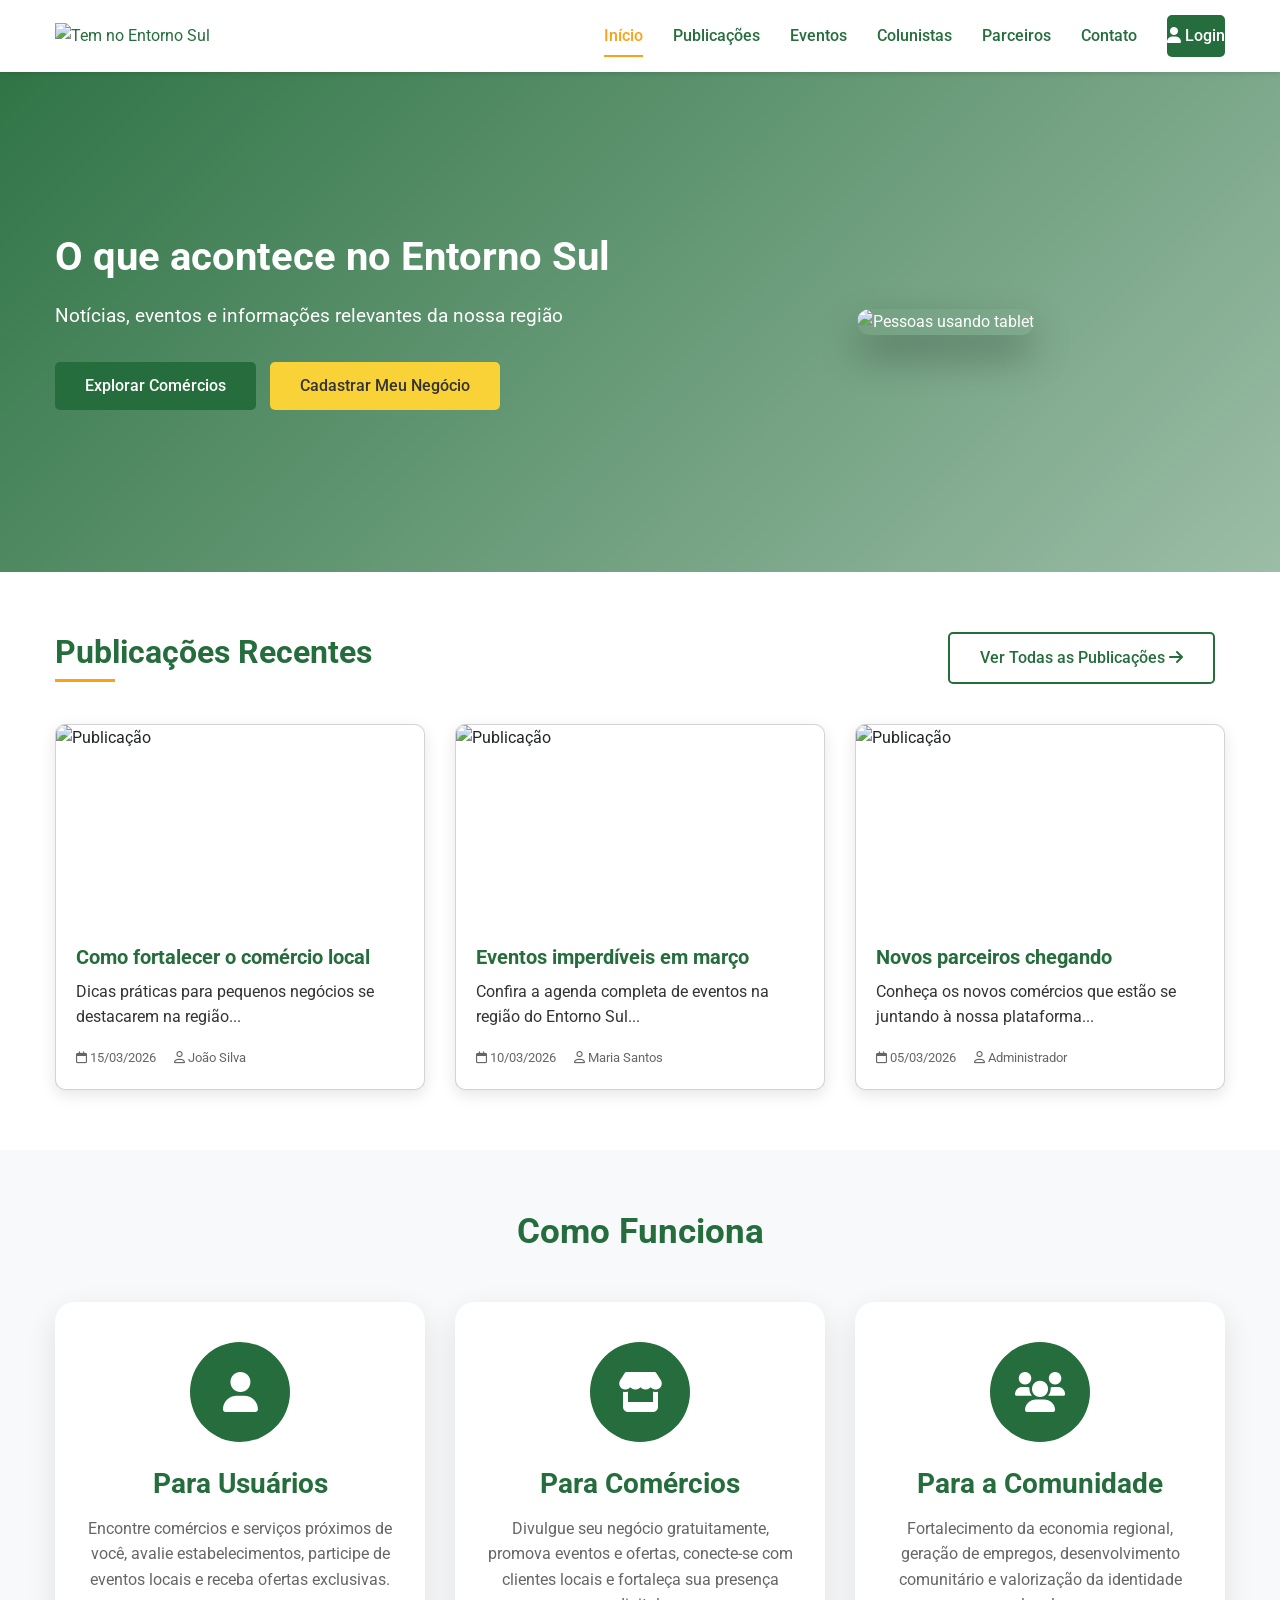
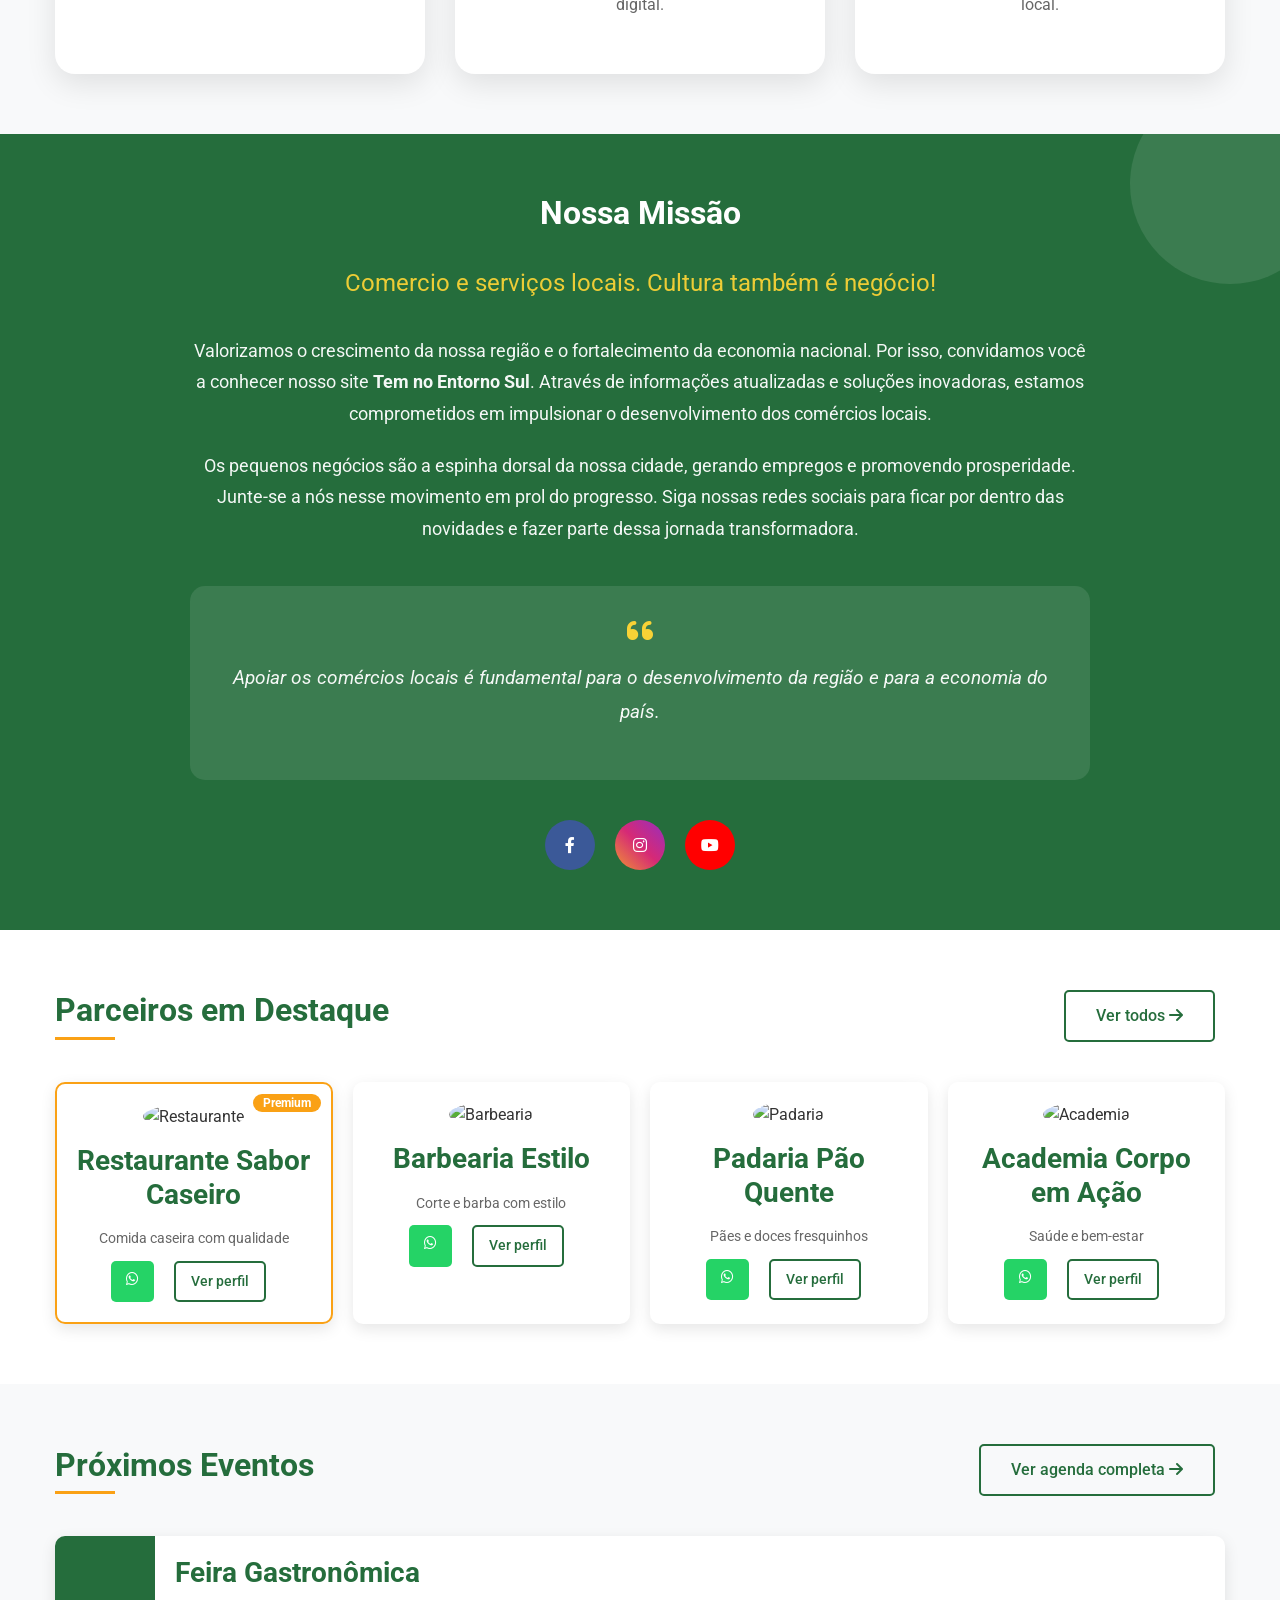
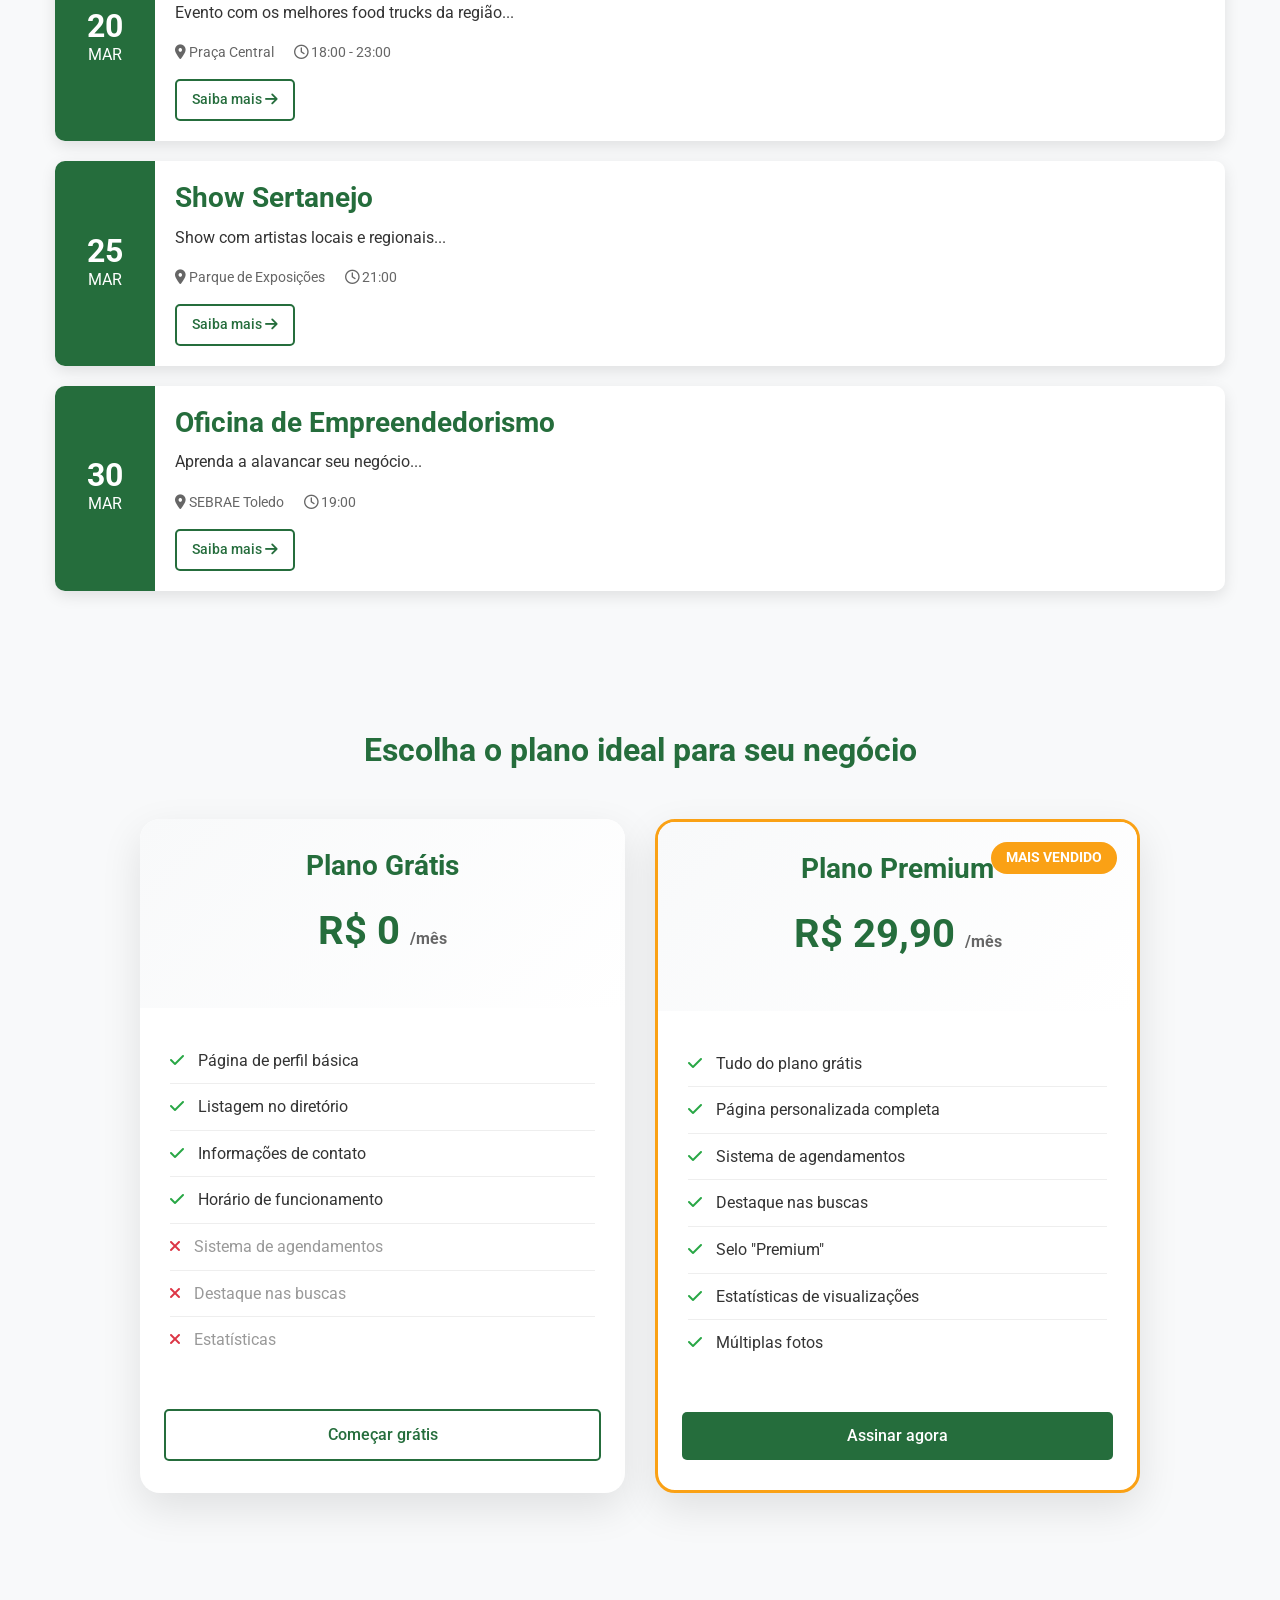
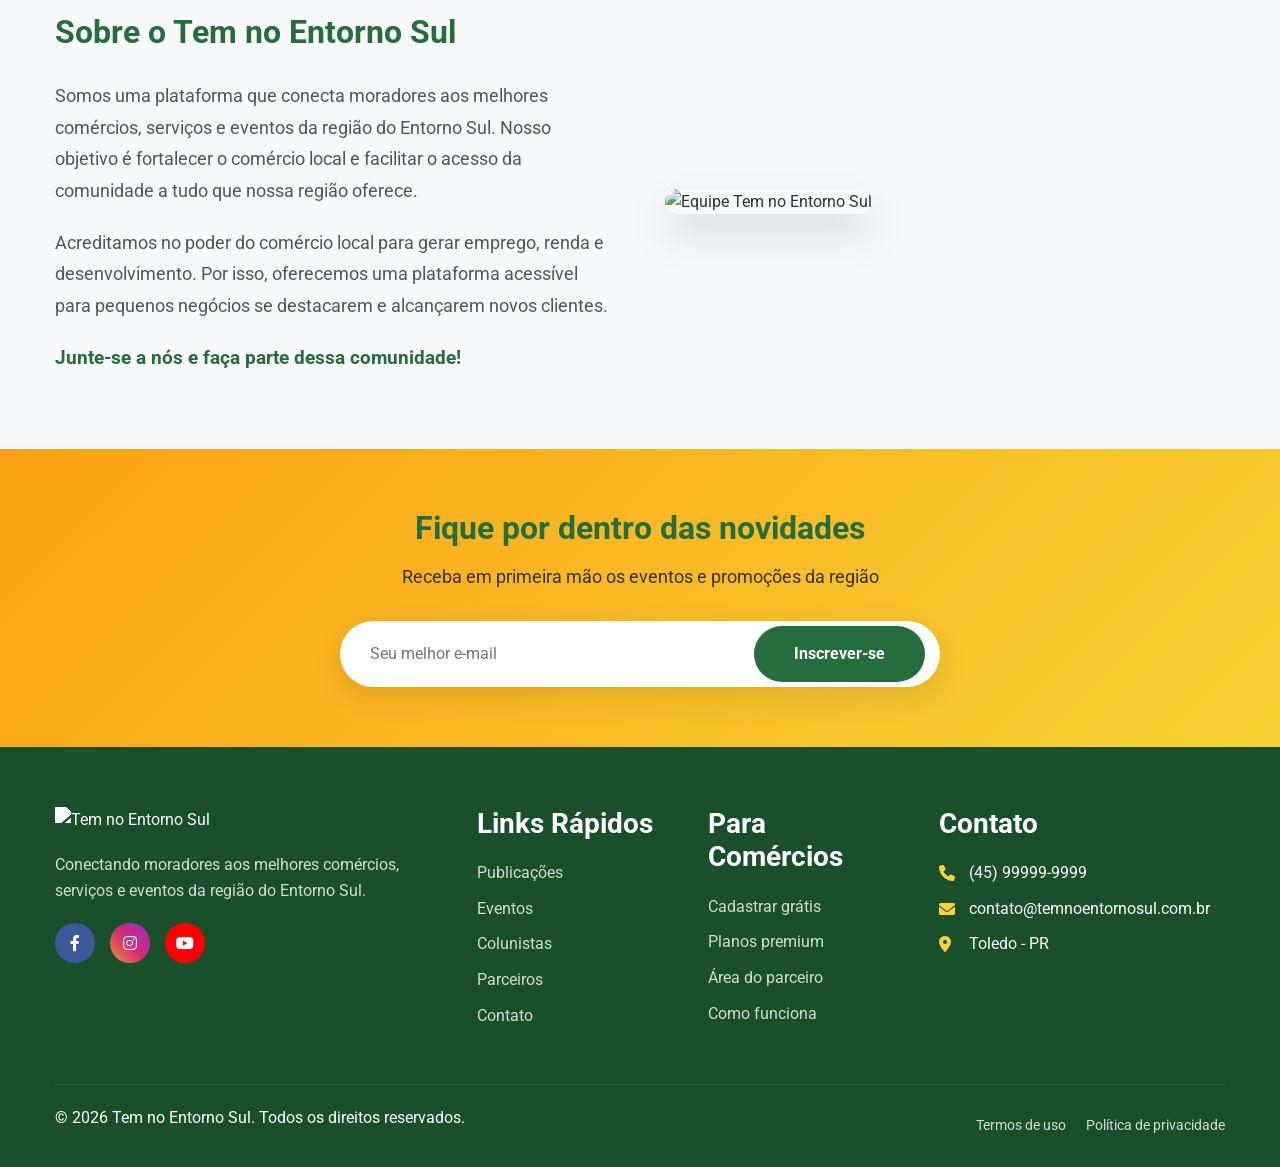
==== commit 7c8e41b5: "Add files via upload" ====
--- a/index.html
+++ b/index.html
@@ -15,8 +15,8 @@
     <title>Tem no Entorno Sul - Sua região em um só lugar</title>
     
     <!-- SEO Meta Tags -->
-    <meta name="description" content="Descubra o melhor do comércio, eventos e notícias da região. Cadastre seu negócio gratuitamente e alcance mais clientes!">
-    <meta name="keywords" content="comércio local, eventos, notícias, Toledo PR, restaurantes, serviços, agenda cultural">
+    <meta name="description" content="Descubra o melhor do comércio, eventos e notícias da região do Entorno Sul. Cadastre seu negócio gratuitamente e alcance mais clientes!">
+    <meta name="keywords" content="comércio local, eventos, notícias, Toledo PR, restaurantes, serviços, agenda cultural, Entorno Sul">
     <meta name="author" content="Tem no Entorno Sul">
     <meta name="robots" content="index, follow">
     
@@ -24,20 +24,18 @@
     <meta property="og:type" content="website">
     <meta property="og:url" content="https://www.temnoentornosul.com.br/">
     <meta property="og:title" content="Tem no Entorno Sul - Sua região em um só lugar">
-    <meta property="og:description" content="Descubra o melhor do comércio, eventos e notícias da região.">
-    <meta property="og:image" content="https://www.temnoentornosul.com.br/images/og-image.jpg">
+    <meta property="og:description" content="Descubra o melhor do comércio, eventos e notícias da região do Entorno Sul.">
+    <meta property="og:image" content="https://i.imgur.com/9eZarki.png">
     
     <!-- Twitter -->
     <meta property="twitter:card" content="summary_large_image">
     <meta property="twitter:url" content="https://www.temnoentornosul.com.br/">
     <meta property="twitter:title" content="Tem no Entorno Sul - Sua região em um só lugar">
-    <meta property="twitter:description" content="Descubra o melhor do comércio, eventos e notícias da região.">
-    <meta property="twitter:image" content="https://www.temnoentornosul.com.br/images/og-image.jpg">
+    <meta property="twitter:description" content="Descubra o melhor do comércio, eventos e notícias da região do Entorno Sul.">
+    <meta property="twitter:image" content="https://i.imgur.com/9eZarki.png">
     
     <!-- Favicon -->
-    <link rel="icon" type="image/png" sizes="32x32" href="/images/favicon-32x32.png">
-    <link rel="icon" type="image/png" sizes="16x16" href="/images/favicon-16x16.png">
-    <link rel="apple-touch-icon" href="/images/apple-touch-icon.png">
+    <link rel="icon" type="image/png" href="https://i.imgur.com/9eZarki.png">
     
     <!-- Font Awesome Icons -->
     <link rel="stylesheet" href="https://cdnjs.cloudflare.com/ajax/libs/font-awesome/6.0.0/css/all.min.css">
@@ -45,39 +43,482 @@
     <!-- Bootstrap CSS -->
     <link href="https://cdn.jsdelivr.net/npm/bootstrap@5.3.0/dist/css/bootstrap.min.css" rel="stylesheet">
     
-    <!-- Nossos estilos -->
-    <link rel="stylesheet" href="/css/style.css">
-    <link rel="stylesheet" href="/css/home.css">
+    <!-- Google Fonts - Roboto -->
+    <link href="https://fonts.googleapis.com/css2?family=Roboto:wght@300;400;500;700;900&display=swap" rel="stylesheet">
+    
+    <!-- NOSSOS ESTILOS - CAMINHOS CORRIGIDOS -->
+    <link rel="stylesheet" href="./css/style.css">
+    <link rel="stylesheet" href="./css/home.css">
     
     <!-- Supabase JS -->
     <script src="https://cdn.jsdelivr.net/npm/@supabase/supabase-js@2"></script>
+    
+    <style>
+        /* Estilos inline para garantir que a página apareça mesmo sem os CSS carregarem */
+        * {
+            margin: 0;
+            padding: 0;
+            box-sizing: border-box;
+        }
+        
+        body {
+            font-family: 'Roboto', sans-serif;
+            color: #333;
+            line-height: 1.6;
+        }
+        
+        .header {
+            background: white;
+            box-shadow: 0 2px 4px rgba(0,0,0,0.1);
+            position: sticky;
+            top: 0;
+            z-index: 1000;
+        }
+        
+        .header .container {
+            max-width: 1200px;
+            margin: 0 auto;
+            padding: 15px;
+            display: flex;
+            align-items: center;
+            justify-content: space-between;
+        }
+        
+        .logo img {
+            height: 50px;
+            width: auto;
+        }
+        
+        .menu-desktop {
+            display: flex;
+            gap: 30px;
+            align-items: center;
+        }
+        
+        .menu-desktop a {
+            color: #256d3c;
+            text-decoration: none;
+            font-weight: 500;
+        }
+        
+        .menu-desktop a:hover,
+        .menu-desktop a.active {
+            color: #faa115;
+        }
+        
+        .btn-login {
+            background: #256d3c;
+            color: white !important;
+            padding: 8px 20px;
+            border-radius: 5px;
+        }
+        
+        .btn-login:hover {
+            background: #1a4f2b;
+            color: white !important;
+        }
+        
+        .menu-toggle {
+            display: none;
+            flex-direction: column;
+            cursor: pointer;
+        }
+        
+        .menu-toggle span {
+            width: 25px;
+            height: 3px;
+            background: #256d3c;
+            margin: 2px 0;
+            transition: 0.3s;
+        }
+        
+        .menu-mobile {
+            display: none;
+            width: 100%;
+            background: white;
+            padding: 15px;
+            box-shadow: 0 2px 4px rgba(0,0,0,0.1);
+        }
+        
+        .menu-mobile a {
+            display: block;
+            padding: 10px 0;
+            color: #256d3c;
+            text-decoration: none;
+            border-bottom: 1px solid #eee;
+        }
+        
+        @media (max-width: 768px) {
+            .menu-desktop {
+                display: none;
+            }
+            
+            .menu-toggle {
+                display: flex;
+            }
+            
+            .menu-mobile.active {
+                display: block;
+            }
+            
+            .logo img {
+                height: 40px;
+            }
+        }
+        
+        .hero {
+            background: linear-gradient(135deg, rgba(37, 109, 60, 0.95) 0%, rgba(145, 182, 157, 0.9) 100%), 
+                        url('https://images.unsplash.com/photo-1556742044-3c52d6e88c62?ixlib=rb-1.2.1&auto=format&fit=crop&w=1950&q=80');
+            background-size: cover;
+            background-position: center;
+            color: white;
+            padding: 80px 0;
+            min-height: 500px;
+            display: flex;
+            align-items: center;
+        }
+        
+        .hero .container {
+            max-width: 1200px;
+            margin: 0 auto;
+            padding: 0 15px;
+        }
+        
+        .hero-content {
+            display: flex;
+            align-items: center;
+            gap: 50px;
+        }
+        
+        .hero-text {
+            flex: 1;
+        }
+        
+        .hero-text h1 {
+            font-size: 2.5rem;
+            margin-bottom: 20px;
+            color: white;
+        }
+        
+        .hero-text p {
+            font-size: 1.2rem;
+            margin-bottom: 30px;
+        }
+        
+        .hero-image {
+            flex: 1;
+            text-align: center;
+        }
+        
+        .hero-image img {
+            max-width: 100%;
+            height: auto;
+            border-radius: 20px;
+            box-shadow: 0 20px 40px rgba(0,0,0,0.3);
+        }
+        
+        .btn {
+            display: inline-block;
+            padding: 12px 30px;
+            border-radius: 5px;
+            text-decoration: none;
+            font-weight: 500;
+            transition: all 0.3s ease;
+            margin-right: 10px;
+        }
+        
+        .btn-primary {
+            background: #256d3c;
+            color: white;
+        }
+        
+        .btn-primary:hover {
+            background: #1a4f2b;
+            color: white;
+        }
+        
+        .btn-secondary {
+            background: #f8d236;
+            color: #333;
+        }
+        
+        .btn-secondary:hover {
+            background: #e5bc1f;
+        }
+        
+        .btn-outline {
+            border: 2px solid #256d3c;
+            color: #256d3c;
+            background: transparent;
+        }
+        
+        .btn-outline:hover {
+            background: #256d3c;
+            color: white;
+        }
+        
+        @media (max-width: 992px) {
+            .hero-content {
+                flex-direction: column;
+                text-align: center;
+            }
+            
+            .hero-image {
+                order: -1;
+            }
+            
+            .hero-image img {
+                max-width: 80%;
+            }
+            
+            .hero-text h1 {
+                font-size: 2rem;
+            }
+        }
+        
+        .loading {
+            display: flex;
+            justify-content: center;
+            align-items: center;
+            min-height: 200px;
+            grid-column: 1 / -1;
+        }
+        
+        .loading-spinner {
+            width: 50px;
+            height: 50px;
+            border: 5px solid #91b69d;
+            border-top-color: #256d3c;
+            border-radius: 50%;
+            animation: spin 1s linear infinite;
+        }
+        
+        @keyframes spin {
+            to { transform: rotate(360deg); }
+        }
+        
+        .destaques,
+        .como-funciona,
+        .missao,
+        .parceiros-destaque,
+        .eventos-home,
+        .planos,
+        .sobre,
+        .newsletter {
+            padding: 60px 0;
+        }
+        
+        .container {
+            max-width: 1200px;
+            margin: 0 auto;
+            padding: 0 15px;
+        }
+        
+        h2 {
+            color: #256d3c;
+            margin-bottom: 30px;
+            font-size: 2rem;
+        }
+        
+        .section-header {
+            display: flex;
+            justify-content: space-between;
+            align-items: center;
+            margin-bottom: 40px;
+            flex-wrap: wrap;
+            gap: 20px;
+        }
+        
+        .destaque-grid {
+            display: grid;
+            grid-template-columns: repeat(3, 1fr);
+            gap: 30px;
+        }
+        
+        @media (max-width: 768px) {
+            .destaque-grid {
+                grid-template-columns: 1fr;
+            }
+        }
+        
+        .card {
+            background: white;
+            border-radius: 10px;
+            overflow: hidden;
+            box-shadow: 0 5px 15px rgba(0,0,0,0.1);
+            transition: transform 0.3s ease;
+        }
+        
+        .card:hover {
+            transform: translateY(-5px);
+        }
+        
+        .card-image {
+            width: 100%;
+            height: 200px;
+            object-fit: cover;
+        }
+        
+        .card-content {
+            padding: 20px;
+        }
+        
+        .card-title {
+            margin-bottom: 10px;
+        }
+        
+        .card-title a {
+            color: #256d3c;
+            text-decoration: none;
+        }
+        
+        .card-meta {
+            color: #666;
+            font-size: 0.9rem;
+        }
+        
+        .card-meta small {
+            margin-right: 15px;
+        }
+    </style>
 </head>
 <body>
-    <!-- HEADER será carregado via JavaScript -->
-    <div id="header-placeholder"></div>
+    <!-- HEADER com logo e menu -->
+    <header class="header">
+        <div class="container">
+            <div class="logo">
+                <a href="./index.html">
+                    <img src="https://i.imgur.com/9eZarki.png" alt="Tem no Entorno Sul">
+                </a>
+            </div>
+            
+            <!-- Menu Desktop -->
+            <nav class="menu-desktop">
+                <a href="./index.html" class="active">Início</a>
+                <a href="./publicacoes.html">Publicações</a>
+                <a href="./eventos.html">Eventos</a>
+                <a href="./colunistas.html">Colunistas</a>
+                <a href="./parceiros.html">Parceiros</a>
+                <a href="./contato.html">Contato</a>
+                <a href="./admin/login.html" class="btn-login">
+                    <i class="fas fa-user"></i> Login
+                </a>
+            </nav>
+            
+            <!-- Menu Mobile Toggle -->
+            <div class="menu-toggle" id="menu-toggle">
+                <span></span>
+                <span></span>
+                <span></span>
+            </div>
+            
+            <!-- Menu Mobile -->
+            <div class="menu-mobile" id="menu-mobile">
+                <a href="./index.html">Início</a>
+                <a href="./publicacoes.html">Publicações</a>
+                <a href="./eventos.html">Eventos</a>
+                <a href="./colunistas.html">Colunistas</a>
+                <a href="./parceiros.html">Parceiros</a>
+                <a href="./contato.html">Contato</a>
+                <a href="./admin/login.html" class="btn-login">
+                    <i class="fas fa-user"></i> Login
+                </a>
+            </div>
+        </div>
+    </header>
 
     <main>
         <!-- HERO SECTION -->
         <section class="hero">
             <div class="container">
-                <h1>Descubra o melhor da sua região</h1>
-                <p>Encontre comércios, eventos e notícias do Entorno Sul em um só lugar</p>
-                <div class="hero-buttons">
-                    <a href="/parceiros.html" class="btn btn-primary">Explorar Comércios</a>
-                    <a href="/cadastro.html" class="btn btn-secondary">Cadastrar Meu Negócio</a>
+                <div class="hero-content">
+                    <div class="hero-text">
+                        <h1>O que acontece no Entorno Sul</h1>
+                        <p>Notícias, eventos e informações relevantes da nossa região</p>
+                        <div class="hero-buttons">
+                            <a href="./parceiros.html" class="btn btn-primary">Explorar Comércios</a>
+                            <a href="./cadastro.html" class="btn btn-secondary">Cadastrar Meu Negócio</a>
+                        </div>
+                    </div>
+                    <div class="hero-image">
+                        <img src="https://images.unsplash.com/photo-1551650975-87deedd944c3?ixlib=rb-1.2.1&auto=format&fit=crop&w=800&q=80" 
+                             alt="Pessoas usando tablet" 
+                             loading="lazy">
+                    </div>
                 </div>
             </div>
         </section>
 
-        <!-- SEÇÃO DESTAQUES (Publicações) -->
+        <!-- SEÇÃO PUBLICAÇÕES RECENTES -->
         <section class="destaques">
             <div class="container">
-                <h2>Últimas Publicações</h2>
+                <div class="section-header">
+                    <h2>Publicações Recentes</h2>
+                    <a href="./publicacoes.html" class="btn btn-outline">Ver Todas as Publicações <i class="fas fa-arrow-right"></i></a>
+                </div>
                 <div id="publicacoes-destaque" class="destaque-grid">
-                    <!-- Cards serão carregados via JavaScript -->
-                </div>
-                <div class="text-center mt-3">
-                    <a href="/publicacoes.html" class="btn btn-outline">Ver todas as publicações</a>
+                    <div class="loading">
+                        <div class="loading-spinner"></div>
+                    </div>
+                </div>
+            </div>
+        </section>
+
+        <!-- SEÇÃO COMO FUNCIONA -->
+        <section class="como-funciona" style="background: #f8f9fa;">
+            <div class="container">
+                <h2 style="text-align: center;">Como Funciona</h2>
+                <div style="display: grid; grid-template-columns: repeat(3, 1fr); gap: 30px; margin-top: 40px;">
+                    <div style="background: white; padding: 40px 30px; border-radius: 20px; text-align: center; box-shadow: 0 10px 30px rgba(0,0,0,0.1);">
+                        <div style="width: 100px; height: 100px; background: #256d3c; color: white; border-radius: 50%; display: flex; align-items: center; justify-content: center; margin: 0 auto 25px; font-size: 40px;">
+                            <i class="fas fa-user"></i>
+                        </div>
+                        <h3 style="color: #256d3c; margin-bottom: 15px;">Para Usuários</h3>
+                        <p style="color: #666;">Encontre comércios e serviços próximos de você, avalie estabelecimentos, participe de eventos locais e receba ofertas exclusivas.</p>
+                    </div>
+                    
+                    <div style="background: white; padding: 40px 30px; border-radius: 20px; text-align: center; box-shadow: 0 10px 30px rgba(0,0,0,0.1);">
+                        <div style="width: 100px; height: 100px; background: #256d3c; color: white; border-radius: 50%; display: flex; align-items: center; justify-content: center; margin: 0 auto 25px; font-size: 40px;">
+                            <i class="fas fa-store"></i>
+                        </div>
+                        <h3 style="color: #256d3c; margin-bottom: 15px;">Para Comércios</h3>
+                        <p style="color: #666;">Divulgue seu negócio gratuitamente, promova eventos e ofertas, conecte-se com clientes locais e fortaleça sua presença digital.</p>
+                    </div>
+                    
+                    <div style="background: white; padding: 40px 30px; border-radius: 20px; text-align: center; box-shadow: 0 10px 30px rgba(0,0,0,0.1);">
+                        <div style="width: 100px; height: 100px; background: #256d3c; color: white; border-radius: 50%; display: flex; align-items: center; justify-content: center; margin: 0 auto 25px; font-size: 40px;">
+                            <i class="fas fa-users"></i>
+                        </div>
+                        <h3 style="color: #256d3c; margin-bottom: 15px;">Para a Comunidade</h3>
+                        <p style="color: #666;">Fortalecimento da economia regional, geração de empregos, desenvolvimento comunitário e valorização da identidade local.</p>
+                    </div>
+                </div>
+            </div>
+        </section>
+
+        <!-- SEÇÃO NOSSA MISSÃO -->
+        <section class="missao" style="background: #256d3c; color: white;">
+            <div class="container">
+                <div style="max-width: 900px; margin: 0 auto; text-align: center;">
+                    <h2 style="color: white;">Nossa Missão</h2>
+                    <p style="font-size: 1.5rem; color: #f8d236; margin-bottom: 30px;">Comercio e serviços locais. Cultura também é negócio!</p>
+                    <p style="font-size: 1.1rem; line-height: 1.8; margin-bottom: 20px;">Valorizamos o crescimento da nossa região e o fortalecimento da economia nacional. Por isso, convidamos você a conhecer nosso site <strong>Tem no Entorno Sul</strong>. Através de informações atualizadas e soluções inovadoras, estamos comprometidos em impulsionar o desenvolvimento dos comércios locais.</p>
+                    <p style="font-size: 1.1rem; line-height: 1.8; margin-bottom: 20px;">Os pequenos negócios são a espinha dorsal da nossa cidade, gerando empregos e promovendo prosperidade. Junte-se a nós nesse movimento em prol do progresso. Siga nossas redes sociais para ficar por dentro das novidades e fazer parte dessa jornada transformadora.</p>
+                    <div style="background: rgba(255,255,255,0.1); padding: 30px; border-radius: 15px; margin: 40px 0;">
+                        <i class="fas fa-quote-left" style="font-size: 30px; color: #f8d236; margin-bottom: 15px;"></i>
+                        <p style="font-size: 1.2rem; font-style: italic;">Apoiar os comércios locais é fundamental para o desenvolvimento da região e para a economia do país.</p>
+                    </div>
+                    <div style="display: flex; justify-content: center; gap: 20px; margin-top: 40px;">
+                        <a href="https://www.facebook.com/temnoentornosul" target="_blank" style="width: 50px; height: 50px; border-radius: 50%; background: #3b5998; color: white; display: flex; align-items: center; justify-content: center; text-decoration: none;">
+                            <i class="fab fa-facebook-f"></i>
+                        </a>
+                        <a href="https://www.instagram.com/temnoentornosul" target="_blank" style="width: 50px; height: 50px; border-radius: 50%; background: linear-gradient(45deg, #f09433, #d62976, #962fbf); color: white; display: flex; align-items: center; justify-content: center; text-decoration: none;">
+                            <i class="fab fa-instagram"></i>
+                        </a>
+                        <a href="https://www.youtube.com/@temnoentornosul" target="_blank" style="width: 50px; height: 50px; border-radius: 50%; background: #ff0000; color: white; display: flex; align-items: center; justify-content: center; text-decoration: none;">
+                            <i class="fab fa-youtube"></i>
+                        </a>
+                    </div>
                 </div>
             </div>
         </section>
@@ -85,25 +526,29 @@
         <!-- SEÇÃO PARCEIROS EM DESTAQUE -->
         <section class="parceiros-destaque">
             <div class="container">
-                <div class="parceiros-header">
+                <div class="section-header">
                     <h2>Parceiros em Destaque</h2>
-                    <a href="/parceiros.html" class="btn btn-outline">Ver todos</a>
-                </div>
-                <div id="parceiros-destaque" class="parceiros-grid">
-                    <!-- Cards serão carregados via JavaScript -->
+                    <a href="./parceiros.html" class="btn btn-outline">Ver todos <i class="fas fa-arrow-right"></i></a>
+                </div>
+                <div id="parceiros-destaque" style="display: grid; grid-template-columns: repeat(4, 1fr); gap: 20px;">
+                    <div class="loading">
+                        <div class="loading-spinner"></div>
+                    </div>
                 </div>
             </div>
         </section>
 
         <!-- SEÇÃO PRÓXIMOS EVENTOS -->
-        <section class="eventos-home">
+        <section class="eventos-home" style="background: #f8f9fa;">
             <div class="container">
-                <h2>Próximos Eventos</h2>
-                <div id="eventos-lista" class="eventos-lista">
-                    <!-- Eventos serão carregados via JavaScript -->
-                </div>
-                <div class="text-center mt-3">
-                    <a href="/eventos.html" class="btn btn-outline">Ver agenda completa</a>
+                <div class="section-header">
+                    <h2>Próximos Eventos</h2>
+                    <a href="./eventos.html" class="btn btn-outline">Ver agenda completa <i class="fas fa-arrow-right"></i></a>
+                </div>
+                <div id="eventos-lista">
+                    <div class="loading">
+                        <div class="loading-spinner"></div>
+                    </div>
                 </div>
             </div>
         </section>
@@ -111,88 +556,488 @@
         <!-- SEÇÃO PLANOS -->
         <section class="planos">
             <div class="container">
-                <h2 class="text-center">Escolha o plano ideal para seu negócio</h2>
-                <div class="planos-grid">
+                <h2 style="text-align: center;">Escolha o plano ideal para seu negócio</h2>
+                <div style="display: grid; grid-template-columns: repeat(2, 1fr); gap: 30px; max-width: 1000px; margin: 40px auto 0;">
                     <!-- Plano Grátis -->
-                    <div class="plano-card gratis">
-                        <h3>Plano Grátis</h3>
-                        <div class="plano-preco">
-                            R$ 0 <small>/mês</small>
-                        </div>
-                        <ul class="plano-recursos">
-                            <li><i class="fas fa-check"></i> Página de perfil básica</li>
-                            <li><i class="fas fa-check"></i> Listagem no diretório</li>
-                            <li><i class="fas fa-check"></i> Informações de contato</li>
-                            <li><i class="fas fa-check"></i> Horário de funcionamento</li>
-                            <li class="disabled"><i class="fas fa-times"></i> Sistema de agendamentos</li>
-                            <li class="disabled"><i class="fas fa-times"></i> Destaque nas buscas</li>
-                            <li class="disabled"><i class="fas fa-times"></i> Estatísticas</li>
+                    <div style="background: white; border-radius: 20px; overflow: hidden; box-shadow: 0 15px 40px rgba(0,0,0,0.1);">
+                        <div style="padding: 30px; text-align: center; background: linear-gradient(135deg, #f8f9fa, #ffffff);">
+                            <h3 style="color: #256d3c;">Plano Grátis</h3>
+                            <div style="font-size: 2.5rem; font-weight: bold; color: #256d3c; margin: 15px 0;">
+                                R$ 0 <span style="font-size: 1rem; color: #666;">/mês</span>
+                            </div>
+                        </div>
+                        <ul style="padding: 30px; list-style: none;">
+                            <li style="padding: 10px 0; border-bottom: 1px solid #eee;"><i class="fas fa-check" style="color: #28a745; margin-right: 10px;"></i> Página de perfil básica</li>
+                            <li style="padding: 10px 0; border-bottom: 1px solid #eee;"><i class="fas fa-check" style="color: #28a745; margin-right: 10px;"></i> Listagem no diretório</li>
+                            <li style="padding: 10px 0; border-bottom: 1px solid #eee;"><i class="fas fa-check" style="color: #28a745; margin-right: 10px;"></i> Informações de contato</li>
+                            <li style="padding: 10px 0; border-bottom: 1px solid #eee;"><i class="fas fa-check" style="color: #28a745; margin-right: 10px;"></i> Horário de funcionamento</li>
+                            <li style="padding: 10px 0; border-bottom: 1px solid #eee; color: #999;"><i class="fas fa-times" style="color: #dc3545; margin-right: 10px;"></i> Sistema de agendamentos</li>
+                            <li style="padding: 10px 0; border-bottom: 1px solid #eee; color: #999;"><i class="fas fa-times" style="color: #dc3545; margin-right: 10px;"></i> Destaque nas buscas</li>
+                            <li style="padding: 10px 0; color: #999;"><i class="fas fa-times" style="color: #dc3545; margin-right: 10px;"></i> Estatísticas</li>
                         </ul>
-                        <a href="/cadastro.html" class="btn btn-outline">Começar grátis</a>
+                        <a href="./cadastro.html" class="btn btn-outline" style="display: block; width: 90%; margin: 0 auto 30px; text-align: center;">Começar grátis</a>
                     </div>
 
                     <!-- Plano Premium -->
-                    <div class="plano-card premium">
-                        <h3>Plano Premium</h3>
-                        <div class="plano-preco">
-                            R$ 29,90 <small>/mês</small>
-                        </div>
-                        <ul class="plano-recursos">
-                            <li><i class="fas fa-check"></i> Tudo do plano grátis</li>
-                            <li><i class="fas fa-check"></i> Página personalizada completa</li>
-                            <li><i class="fas fa-check"></i> Sistema de agendamentos</li>
-                            <li><i class="fas fa-check"></i> Destaque nas buscas</li>
-                            <li><i class="fas fa-check"></i> Selo "Premium"</li>
-                            <li><i class="fas fa-check"></i> Estatísticas de visualizações</li>
-                            <li><i class="fas fa-check"></i> Múltiplas fotos</li>
+                    <div style="background: white; border-radius: 20px; overflow: hidden; box-shadow: 0 15px 40px rgba(0,0,0,0.1); border: 3px solid #faa115; position: relative;">
+                        <div style="position: absolute; top: 20px; right: 20px; background: #faa115; color: white; padding: 5px 15px; border-radius: 25px; font-size: 0.85rem; font-weight: bold;">MAIS VENDIDO</div>
+                        <div style="padding: 30px; text-align: center; background: linear-gradient(135deg, #f8f9fa, #ffffff);">
+                            <h3 style="color: #256d3c;">Plano Premium</h3>
+                            <div style="font-size: 2.5rem; font-weight: bold; color: #256d3c; margin: 15px 0;">
+                                R$ 29,90 <span style="font-size: 1rem; color: #666;">/mês</span>
+                            </div>
+                        </div>
+                        <ul style="padding: 30px; list-style: none;">
+                            <li style="padding: 10px 0; border-bottom: 1px solid #eee;"><i class="fas fa-check" style="color: #28a745; margin-right: 10px;"></i> Tudo do plano grátis</li>
+                            <li style="padding: 10px 0; border-bottom: 1px solid #eee;"><i class="fas fa-check" style="color: #28a745; margin-right: 10px;"></i> Página personalizada completa</li>
+                            <li style="padding: 10px 0; border-bottom: 1px solid #eee;"><i class="fas fa-check" style="color: #28a745; margin-right: 10px;"></i> Sistema de agendamentos</li>
+                            <li style="padding: 10px 0; border-bottom: 1px solid #eee;"><i class="fas fa-check" style="color: #28a745; margin-right: 10px;"></i> Destaque nas buscas</li>
+                            <li style="padding: 10px 0; border-bottom: 1px solid #eee;"><i class="fas fa-check" style="color: #28a745; margin-right: 10px;"></i> Selo "Premium"</li>
+                            <li style="padding: 10px 0; border-bottom: 1px solid #eee;"><i class="fas fa-check" style="color: #28a745; margin-right: 10px;"></i> Estatísticas de visualizações</li>
+                            <li style="padding: 10px 0;"><i class="fas fa-check" style="color: #28a745; margin-right: 10px;"></i> Múltiplas fotos</li>
                         </ul>
-                        <a href="/cadastro.html?plano=premium" class="btn btn-primary">Assinar agora</a>
+                        <a href="./cadastro.html?plano=premium" class="btn btn-primary" style="display: block; width: 90%; margin: 0 auto 30px; text-align: center;">Assinar agora</a>
                     </div>
                 </div>
             </div>
         </section>
 
         <!-- SEÇÃO SOBRE -->
-        <section class="sobre">
+        <section class="sobre" style="background: #f8f9fa;">
             <div class="container">
-                <div class="sobre-content">
-                    <div class="sobre-texto">
+                <div style="display: grid; grid-template-columns: 1fr 1fr; gap: 50px; align-items: center;">
+                    <div>
                         <h2>Sobre o Tem no Entorno Sul</h2>
-                        <p>Somos uma plataforma que conecta moradores aos melhores comércios, serviços e eventos da região do Entorno Sul. Nosso objetivo é fortalecer o comércio local e facilitar o acesso da comunidade a tudo que nossa região oferece.</p>
-                        <p>Acreditamos no poder do comércio local para gerar emprego, renda e desenvolvimento. Por isso, oferecemos uma plataforma acessível para pequenos negócios se destacarem e alcançarem novos clientes.</p>
-                        <p><strong>Junte-se a nós e faça parte dessa comunidade!</strong></p>
-                    </div>
-                    <div class="sobre-imagem">
-                        <img src="/images/sobre-nos.jpg" alt="Sobre o Tem no Entorno Sul">
+                        <p style="font-size: 1.1rem; line-height: 1.8; color: #555; margin-bottom: 20px;">Somos uma plataforma que conecta moradores aos melhores comércios, serviços e eventos da região do Entorno Sul. Nosso objetivo é fortalecer o comércio local e facilitar o acesso da comunidade a tudo que nossa região oferece.</p>
+                        <p style="font-size: 1.1rem; line-height: 1.8; color: #555; margin-bottom: 20px;">Acreditamos no poder do comércio local para gerar emprego, renda e desenvolvimento. Por isso, oferecemos uma plataforma acessível para pequenos negócios se destacarem e alcançarem novos clientes.</p>
+                        <p style="font-size: 1.2rem; color: #256d3c; font-weight: bold;">Junte-se a nós e faça parte dessa comunidade!</p>
+                    </div>
+                    <div>
+                        <img src="https://images.unsplash.com/photo-1557804506-669a67965ba0?ixlib=rb-1.2.1&auto=format&fit=crop&w=800&q=80" 
+                             alt="Equipe Tem no Entorno Sul"
+                             style="width: 100%; border-radius: 20px; box-shadow: 0 20px 40px rgba(0,0,0,0.15);"
+                             loading="lazy">
                     </div>
                 </div>
             </div>
         </section>
 
         <!-- NEWSLETTER -->
-        <section class="newsletter">
+        <section class="newsletter" style="background: linear-gradient(135deg, #faa115, #f8d236);">
             <div class="container">
-                <h2>Fique por dentro das novidades</h2>
-                <p>Receba em primeira mão os eventos e promoções da região</p>
-                <form id="newsletter-form" class="newsletter-form">
-                    <input type="email" placeholder="Seu melhor e-mail" required>
-                    <button type="submit" class="btn btn-primary">Inscrever-se</button>
-                </form>
+                <div style="text-align: center; max-width: 600px; margin: 0 auto;">
+                    <h2 style="color: #256d3c;">Fique por dentro das novidades</h2>
+                    <p style="color: #333; font-size: 1.1rem; margin-bottom: 30px;">Receba em primeira mão os eventos e promoções da região</p>
+                    <form id="newsletter-form">
+                        <div style="display: flex; gap: 10px; background: white; padding: 5px; border-radius: 50px; box-shadow: 0 10px 30px rgba(0,0,0,0.1);">
+                            <input type="email" placeholder="Seu melhor e-mail" required style="flex: 1; border: none; padding: 15px 25px; border-radius: 50px; font-size: 1rem;">
+                            <button type="submit" class="btn btn-primary" style="padding: 15px 40px; border-radius: 50px; font-weight: bold;">Inscrever-se</button>
+                        </div>
+                    </form>
+                </div>
             </div>
         </section>
     </main>
 
-    <!-- FOOTER será carregado via JavaScript -->
-    <div id="footer-placeholder"></div>
-
-    <!-- Scripts -->
+    <!-- FOOTER -->
+    <footer style="background: #1a4f2b; color: white; padding: 60px 0 20px;">
+        <div class="container">
+            <div style="display: grid; grid-template-columns: 2fr 1fr 1fr 1.5fr; gap: 40px; margin-bottom: 40px;">
+                <div>
+                    <img src="https://i.imgur.com/9eZarki.png" alt="Tem no Entorno Sul" style="height: 50px; margin-bottom: 20px; filter: brightness(0) invert(1);">
+                    <p style="opacity: 0.8; line-height: 1.6;">Conectando moradores aos melhores comércios, serviços e eventos da região do Entorno Sul.</p>
+                    <div style="display: flex; gap: 15px; margin-top: 20px;">
+                        <a href="https://www.facebook.com/temnoentornosul" target="_blank" style="width: 40px; height: 40px; border-radius: 50%; background: #3b5998; color: white; display: flex; align-items: center; justify-content: center; text-decoration: none;">
+                            <i class="fab fa-facebook-f"></i>
+                        </a>
+                        <a href="https://www.instagram.com/temnoentornosul" target="_blank" style="width: 40px; height: 40px; border-radius: 50%; background: linear-gradient(45deg, #f09433, #d62976, #962fbf); color: white; display: flex; align-items: center; justify-content: center; text-decoration: none;">
+                            <i class="fab fa-instagram"></i>
+                        </a>
+                        <a href="https://www.youtube.com/@temnoentornosul" target="_blank" style="width: 40px; height: 40px; border-radius: 50%; background: #ff0000; color: white; display: flex; align-items: center; justify-content: center; text-decoration: none;">
+                            <i class="fab fa-youtube"></i>
+                        </a>
+                    </div>
+                </div>
+                
+                <div>
+                    <h3 style="color: white; margin-bottom: 20px;">Links Rápidos</h3>
+                    <ul style="list-style: none; padding: 0;">
+                        <li style="margin-bottom: 10px;"><a href="./publicacoes.html" style="color: rgba(255,255,255,0.8); text-decoration: none;">Publicações</a></li>
+                        <li style="margin-bottom: 10px;"><a href="./eventos.html" style="color: rgba(255,255,255,0.8); text-decoration: none;">Eventos</a></li>
+                        <li style="margin-bottom: 10px;"><a href="./colunistas.html" style="color: rgba(255,255,255,0.8); text-decoration: none;">Colunistas</a></li>
+                        <li style="margin-bottom: 10px;"><a href="./parceiros.html" style="color: rgba(255,255,255,0.8); text-decoration: none;">Parceiros</a></li>
+                        <li style="margin-bottom: 10px;"><a href="./contato.html" style="color: rgba(255,255,255,0.8); text-decoration: none;">Contato</a></li>
+                    </ul>
+                </div>
+                
+                <div>
+                    <h3 style="color: white; margin-bottom: 20px;">Para Comércios</h3>
+                    <ul style="list-style: none; padding: 0;">
+                        <li style="margin-bottom: 10px;"><a href="./cadastro.html" style="color: rgba(255,255,255,0.8); text-decoration: none;">Cadastrar grátis</a></li>
+                        <li style="margin-bottom: 10px;"><a href="./planos.html" style="color: rgba(255,255,255,0.8); text-decoration: none;">Planos premium</a></li>
+                        <li style="margin-bottom: 10px;"><a href="./admin/login.html" style="color: rgba(255,255,255,0.8); text-decoration: none;">Área do parceiro</a></li>
+                        <li style="margin-bottom: 10px;"><a href="./como-funciona.html" style="color: rgba(255,255,255,0.8); text-decoration: none;">Como funciona</a></li>
+                    </ul>
+                </div>
+                
+                <div>
+                    <h3 style="color: white; margin-bottom: 20px;">Contato</h3>
+                    <ul style="list-style: none; padding: 0;">
+                        <li style="margin-bottom: 10px; display: flex; align-items: center; gap: 10px;"><i class="fas fa-phone" style="color: #f8d236; width: 20px;"></i> (45) 99999-9999</li>
+                        <li style="margin-bottom: 10px; display: flex; align-items: center; gap: 10px;"><i class="fas fa-envelope" style="color: #f8d236; width: 20px;"></i> contato@temnoentornosul.com.br</li>
+                        <li style="margin-bottom: 10px; display: flex; align-items: center; gap: 10px;"><i class="fas fa-map-marker-alt" style="color: #f8d236; width: 20px;"></i> Toledo - PR</li>
+                    </ul>
+                </div>
+            </div>
+            
+            <div style="text-align: center; padding-top: 20px; border-top: 1px solid rgba(255,255,255,0.1); display: flex; justify-content: space-between; align-items: center; flex-wrap: wrap; gap: 15px;">
+                <p>&copy; 2026 Tem no Entorno Sul. Todos os direitos reservados.</p>
+                <div style="display: flex; gap: 20px;">
+                    <a href="./termos.html" style="color: rgba(255,255,255,0.8); text-decoration: none; font-size: 0.9rem;">Termos de uso</a>
+                    <a href="./privacidade.html" style="color: rgba(255,255,255,0.8); text-decoration: none; font-size: 0.9rem;">Política de privacidade</a>
+                </div>
+            </div>
+        </div>
+    </footer>
+
+    <!-- SCRIPTS - CAMINHOS CORRIGIDOS -->
     <script src="https://cdn.jsdelivr.net/npm/bootstrap@5.3.0/dist/js/bootstrap.bundle.min.js"></script>
-    <script src="/js/supabase-config.js"></script>
-    <script src="/js/api/publicacoes.js"></script>
-    <script src="/js/api/parceiros.js"></script>
-    <script src="/js/api/eventos.js"></script>
-    <script src="/js/utils/formatadores.js"></script>
-    <script src="/js/main.js"></script>
-    <script src="/js/pages/home.js"></script>
+    <script src="./js/supabase-config.js"></script>
+    <script src="./js/api/publicacoes.js"></script>
+    <script src="./js/api/parceiros.js"></script>
+    <script src="./js/api/eventos.js"></script>
+    <script src="./js/utils/formatadores.js"></script>
+    <script src="./js/main.js"></script>
+    <script src="./js/pages/home.js"></script>
+    
+    <script>
+        // Menu mobile
+        document.addEventListener('DOMContentLoaded', function() {
+            const menuToggle = document.getElementById('menu-toggle');
+            const menuMobile = document.getElementById('menu-mobile');
+            
+            if (menuToggle && menuMobile) {
+                menuToggle.addEventListener('click', function() {
+                    this.classList.toggle('active');
+                    menuMobile.classList.toggle('active');
+                    
+                    const spans = this.querySelectorAll('span');
+                    if (this.classList.contains('active')) {
+                        spans[0].style.transform = 'rotate(45deg) translate(5px, 5px)';
+                        spans[1].style.opacity = '0';
+                        spans[2].style.transform = 'rotate(-45deg) translate(7px, -7px)';
+                    } else {
+                        spans[0].style.transform = 'none';
+                        spans[1].style.opacity = '1';
+                        spans[2].style.transform = 'none';
+                    }
+                });
+            }
+            
+            // Carregar publicações
+            carregarPublicacoes();
+            carregarParceiros();
+            carregarEventos();
+        });
+        
+        async function carregarPublicacoes() {
+            try {
+                // Simulação enquanto os arquivos não existem
+                const container = document.getElementById('publicacoes-destaque');
+                if (container) {
+                    container.innerHTML = `
+                        <div class="card">
+                            <img src="https://images.unsplash.com/photo-1499750310107-5fef28a66643?w=400" alt="Publicação" class="card-image">
+                            <div class="card-content">
+                                <h3 class="card-title"><a href="#">Como fortalecer o comércio local</a></h3>
+                                <p class="card-text">Dicas práticas para pequenos negócios se destacarem na região...</p>
+                                <div class="card-meta">
+                                    <small><i class="far fa-calendar"></i> 15/03/2026</small>
+                                    <small><i class="far fa-user"></i> João Silva</small>
+                                </div>
+                            </div>
+                        </div>
+                        <div class="card">
+                            <img src="https://images.unsplash.com/photo-1517248135467-4c7edcad34c4?w=400" alt="Publicação" class="card-image">
+                            <div class="card-content">
+                                <h3 class="card-title"><a href="#">Eventos imperdíveis em março</a></h3>
+                                <p class="card-text">Confira a agenda completa de eventos na região do Entorno Sul...</p>
+                                <div class="card-meta">
+                                    <small><i class="far fa-calendar"></i> 10/03/2026</small>
+                                    <small><i class="far fa-user"></i> Maria Santos</small>
+                                </div>
+                            </div>
+                        </div>
+                        <div class="card">
+                            <img src="https://images.unsplash.com/photo-1509440159596-0249088772ff?w=400" alt="Publicação" class="card-image">
+                            <div class="card-content">
+                                <h3 class="card-title"><a href="#">Novos parceiros chegando</a></h3>
+                                <p class="card-text">Conheça os novos comércios que estão se juntando à nossa plataforma...</p>
+                                <div class="card-meta">
+                                    <small><i class="far fa-calendar"></i> 05/03/2026</small>
+                                    <small><i class="far fa-user"></i> Administrador</small>
+                                </div>
+                            </div>
+                        </div>
+                    `;
+                }
+            } catch (error) {
+                console.error('Erro:', error);
+            }
+        }
+        
+        async function carregarParceiros() {
+            try {
+                const container = document.getElementById('parceiros-destaque');
+                if (container) {
+                    container.innerHTML = `
+                        <div class="parceiro-card premium">
+                            <span class="badge badge-premium">Premium</span>
+                            <img src="https://images.unsplash.com/photo-1517248135467-4c7edcad34c4?w=200" alt="Restaurante" class="parceiro-logo">
+                            <h3 class="parceiro-nome"><a href="#">Restaurante Sabor Caseiro</a></h3>
+                            <p class="parceiro-descricao">Comida caseira com qualidade</p>
+                            <div class="parceiro-contato">
+                                <a href="#" class="btn btn-small btn-success"><i class="fab fa-whatsapp"></i></a>
+                                <a href="#" class="btn btn-small btn-outline">Ver perfil</a>
+                            </div>
+                        </div>
+                        <div class="parceiro-card">
+                            <img src="https://images.unsplash.com/photo-1621605815971-fbc98d665033?w=200" alt="Barbearia" class="parceiro-logo">
+                            <h3 class="parceiro-nome"><a href="#">Barbearia Estilo</a></h3>
+                            <p class="parceiro-descricao">Corte e barba com estilo</p>
+                            <div class="parceiro-contato">
+                                <a href="#" class="btn btn-small btn-success"><i class="fab fa-whatsapp"></i></a>
+                                <a href="#" class="btn btn-small btn-outline">Ver perfil</a>
+                            </div>
+                        </div>
+                        <div class="parceiro-card">
+                            <img src="https://images.unsplash.com/photo-1509440159596-0249088772ff?w=200" alt="Padaria" class="parceiro-logo">
+                            <h3 class="parceiro-nome"><a href="#">Padaria Pão Quente</a></h3>
+                            <p class="parceiro-descricao">Pães e doces fresquinhos</p>
+                            <div class="parceiro-contato">
+                                <a href="#" class="btn btn-small btn-success"><i class="fab fa-whatsapp"></i></a>
+                                <a href="#" class="btn btn-small btn-outline">Ver perfil</a>
+                            </div>
+                        </div>
+                        <div class="parceiro-card">
+                            <img src="https://images.unsplash.com/photo-1559925393-8be0ec4767c8?w=200" alt="Academia" class="parceiro-logo">
+                            <h3 class="parceiro-nome"><a href="#">Academia Corpo em Ação</a></h3>
+                            <p class="parceiro-descricao">Saúde e bem-estar</p>
+                            <div class="parceiro-contato">
+                                <a href="#" class="btn btn-small btn-success"><i class="fab fa-whatsapp"></i></a>
+                                <a href="#" class="btn btn-small btn-outline">Ver perfil</a>
+                            </div>
+                        </div>
+                    `;
+                }
+            } catch (error) {
+                console.error('Erro:', error);
+            }
+        }
+        
+        async function carregarEventos() {
+            try {
+                const container = document.getElementById('eventos-lista');
+                if (container) {
+                    container.innerHTML = `
+                        <div class="evento-card">
+                            <div class="evento-data">
+                                <span class="dia">20</span>
+                                <span class="mes">MAR</span>
+                            </div>
+                            <div class="evento-info">
+                                <h3>Feira Gastronômica</h3>
+                                <p>Evento com os melhores food trucks da região...</p>
+                                <div class="evento-meta">
+                                    <span class="evento-local"><i class="fas fa-map-marker-alt"></i> Praça Central</span>
+                                    <span class="evento-horario"><i class="far fa-clock"></i> 18:00 - 23:00</span>
+                                </div>
+                                <a href="#" class="btn btn-outline btn-small">Saiba mais <i class="fas fa-arrow-right"></i></a>
+                            </div>
+                        </div>
+                        <div class="evento-card">
+                            <div class="evento-data">
+                                <span class="dia">25</span>
+                                <span class="mes">MAR</span>
+                            </div>
+                            <div class="evento-info">
+                                <h3>Show Sertanejo</h3>
+                                <p>Show com artistas locais e regionais...</p>
+                                <div class="evento-meta">
+                                    <span class="evento-local"><i class="fas fa-map-marker-alt"></i> Parque de Exposições</span>
+                                    <span class="evento-horario"><i class="far fa-clock"></i> 21:00</span>
+                                </div>
+                                <a href="#" class="btn btn-outline btn-small">Saiba mais <i class="fas fa-arrow-right"></i></a>
+                            </div>
+                        </div>
+                        <div class="evento-card">
+                            <div class="evento-data">
+                                <span class="dia">30</span>
+                                <span class="mes">MAR</span>
+                            </div>
+                            <div class="evento-info">
+                                <h3>Oficina de Empreendedorismo</h3>
+                                <p>Aprenda a alavancar seu negócio...</p>
+                                <div class="evento-meta">
+                                    <span class="evento-local"><i class="fas fa-map-marker-alt"></i> SEBRAE Toledo</span>
+                                    <span class="evento-horario"><i class="far fa-clock"></i> 19:00</span>
+                                </div>
+                                <a href="#" class="btn btn-outline btn-small">Saiba mais <i class="fas fa-arrow-right"></i></a>
+                            </div>
+                        </div>
+                    `;
+                }
+            } catch (error) {
+                console.error('Erro:', error);
+            }
+        }
+    </script>
+    
+    <style>
+        .parceiros-grid {
+            display: grid;
+            grid-template-columns: repeat(4, 1fr);
+            gap: 20px;
+        }
+        
+        .parceiro-card {
+            background: white;
+            border-radius: 10px;
+            padding: 20px;
+            text-align: center;
+            box-shadow: 0 5px 15px rgba(0,0,0,0.1);
+            transition: transform 0.3s ease;
+            position: relative;
+        }
+        
+        .parceiro-card:hover {
+            transform: translateY(-5px);
+        }
+        
+        .parceiro-card.premium {
+            border: 2px solid #faa115;
+        }
+        
+        .badge-premium {
+            position: absolute;
+            top: 10px;
+            right: 10px;
+            background: #faa115;
+            color: white;
+            padding: 3px 10px;
+            border-radius: 15px;
+            font-size: 0.75rem;
+        }
+        
+        .parceiro-logo {
+            width: 100px;
+            height: 100px;
+            border-radius: 50%;
+            object-fit: cover;
+            margin-bottom: 15px;
+        }
+        
+        .parceiro-nome a {
+            color: #256d3c;
+            text-decoration: none;
+        }
+        
+        .parceiro-descricao {
+            color: #666;
+            font-size: 0.9rem;
+            margin: 10px 0;
+        }
+        
+        .parceiro-contato {
+            display: flex;
+            gap: 10px;
+            justify-content: center;
+        }
+        
+        .btn-small {
+            padding: 8px 15px;
+            font-size: 0.9rem;
+        }
+        
+        .btn-success {
+            background: #25D366;
+            color: white;
+        }
+        
+        .btn-success:hover {
+            background: #128C7E;
+            color: white;
+        }
+        
+        .evento-card {
+            background: white;
+            border-radius: 10px;
+            overflow: hidden;
+            display: flex;
+            margin-bottom: 20px;
+            box-shadow: 0 5px 15px rgba(0,0,0,0.1);
+        }
+        
+        .evento-data {
+            background: #256d3c;
+            color: white;
+            padding: 20px;
+            text-align: center;
+            min-width: 100px;
+            display: flex;
+            flex-direction: column;
+            justify-content: center;
+        }
+        
+        .evento-data .dia {
+            font-size: 2rem;
+            font-weight: bold;
+            line-height: 1;
+        }
+        
+        .evento-data .mes {
+            font-size: 1rem;
+            text-transform: uppercase;
+        }
+        
+        .evento-info {
+            padding: 20px;
+            flex: 1;
+        }
+        
+        .evento-info h3 {
+            color: #256d3c;
+            margin-bottom: 10px;
+        }
+        
+        .evento-meta {
+            display: flex;
+            gap: 20px;
+            margin: 15px 0;
+            color: #666;
+            font-size: 0.9rem;
+        }
+        
+        @media (max-width: 768px) {
+            .parceiros-grid {
+                grid-template-columns: repeat(2, 1fr);
+            }
+            
+            .evento-card {
+                flex-direction: column;
+            }
+            
+            .evento-data {
+                flex-direction: row;
+                justify-content: center;
+                gap: 10px;
+                min-width: auto;
+            }
+            
+            .footer-grid {
+                grid-template-columns: 1fr !important;
+            }
+        }
+    </style>
 </body>
 </html>
--- a/css/home.css
+++ b/css/home.css
@@ -1,353 +1,601 @@
 /**
- * Estilos da Página Inicial - Tem no Entorno Sul
+ * Estilos específicos da página inicial
+ * Tem no Entorno Sul
  */
 
-/* =====================================================
-   HERO SECTION
-   ===================================================== */
-.hero {
-    background: linear-gradient(135deg, var(--verde-escuro) 0%, var(--verde-claro) 100%);
-    color: var(--branco);
-    padding: var(--espaco-xgrande) 0;
-    text-align: center;
-    min-height: 500px;
-    display: flex;
-    align-items: center;
-}
-
-.hero h1 {
-    color: var(--branco);
-    font-size: 3rem;
-    margin-bottom: var(--espaco-medio);
-}
-
-.hero p {
-    font-size: 1.25rem;
-    margin-bottom: var(--espaco-xgrande);
-    opacity: 0.9;
-}
-
-.hero-buttons {
-    display: flex;
-    gap: var(--espaco-medio);
-    justify-content: center;
+/* Section Headers */
+.section-header {
+    display: flex;
+    justify-content: space-between;
+    align-items: center;
+    margin-bottom: 40px;
     flex-wrap: wrap;
-}
-
-.hero-buttons .btn {
-    min-width: 200px;
-}
-
-/* =====================================================
-   SEÇÃO DESTAQUES
-   ===================================================== */
-.destaques {
-    padding: var(--espaco-xgrande) 0;
-    background-color: var(--cinza-claro);
-}
-
-.destaques h2 {
-    text-align: center;
-    margin-bottom: var(--espaco-xgrande);
-}
-
-.destaque-grid {
+    gap: 20px;
+}
+
+.section-header h2 {
+    margin-bottom: 0;
+    position: relative;
+    padding-bottom: 10px;
+}
+
+.section-header h2:after {
+    content: '';
+    position: absolute;
+    bottom: 0;
+    left: 0;
+    width: 60px;
+    height: 3px;
+    background: var(--laranja);
+}
+
+/* Como Funciona Section */
+.como-funciona {
+    padding: 80px 0;
+    background: linear-gradient(135deg, #f8f9fa 0%, #ffffff 100%);
+}
+
+.como-funciona h2 {
+    text-align: center;
+    margin-bottom: 50px;
+    font-size: 2.2rem;
+}
+
+.funciona-grid {
     display: grid;
     grid-template-columns: repeat(3, 1fr);
-    gap: var(--espaco-grande);
-}
-
-@media (max-width: 768px) {
-    .destaque-grid {
-        grid-template-columns: 1fr;
-    }
-}
-
-/* =====================================================
-   SEÇÃO PARCEIROS
-   ===================================================== */
-.parceiros-destaque {
-    padding: var(--espaco-xgrande) 0;
-}
-
-.parceiros-header {
-    display: flex;
-    justify-content: space-between;
-    align-items: center;
-    margin-bottom: var(--espaco-grande);
-    flex-wrap: wrap;
-    gap: var(--espaco-medio);
-}
-
-.parceiros-grid {
-    display: grid;
-    grid-template-columns: repeat(4, 1fr);
-    gap: var(--espaco-medio);
-}
-
-.parceiro-card {
-    background: var(--branco);
-    border-radius: var(--borda-arredondada);
-    padding: var(--espaco-medio);
-    text-align: center;
-    box-shadow: var(--sombra-suave);
+    gap: 30px;
+}
+
+.funciona-card {
+    background: white;
+    padding: 40px 30px;
+    border-radius: 20px;
+    text-align: center;
+    box-shadow: 0 10px 30px rgba(0,0,0,0.1);
     transition: transform 0.3s ease;
 }
 
-.parceiro-card:hover {
+.funciona-card:hover {
+    transform: translateY(-10px);
+}
+
+.funciona-icon {
+    width: 100px;
+    height: 100px;
+    background: var(--verde-escuro);
+    color: white;
+    border-radius: 50%;
+    display: flex;
+    align-items: center;
+    justify-content: center;
+    margin: 0 auto 25px;
+    font-size: 40px;
+}
+
+.funciona-card h3 {
+    color: var(--verde-escuro);
+    margin-bottom: 15px;
+}
+
+.funciona-card p {
+    color: #666;
+    line-height: 1.6;
+}
+
+/* Missão Section */
+.missao {
+    padding: 80px 0;
+    background: var(--verde-escuro);
+    color: white;
+    position: relative;
+    overflow: hidden;
+}
+
+.missao:before {
+    content: '';
+    position: absolute;
+    top: -50px;
+    right: -50px;
+    width: 200px;
+    height: 200px;
+    background: rgba(255,255,255,0.1);
+    border-radius: 50%;
+}
+
+.missao-content {
+    max-width: 900px;
+    margin: 0 auto;
+    position: relative;
+    z-index: 1;
+}
+
+.missao h2 {
+    color: white;
+    text-align: center;
+    margin-bottom: 30px;
+}
+
+.missao-destaque {
+    font-size: 1.5rem;
+    font-weight: 500;
+    color: var(--amarelo);
+    text-align: center;
+    margin-bottom: 30px;
+}
+
+.missao p {
+    font-size: 1.1rem;
+    line-height: 1.8;
+    margin-bottom: 20px;
+    opacity: 0.95;
+}
+
+.missao-citacao {
+    background: rgba(255,255,255,0.1);
+    padding: 30px;
+    border-radius: 15px;
+    margin: 40px 0;
+    position: relative;
+}
+
+.missao-citacao i {
+    font-size: 30px;
+    color: var(--amarelo);
+    margin-bottom: 15px;
+}
+
+.missao-citacao p {
+    font-size: 1.2rem;
+    font-style: italic;
+    margin-bottom: 0;
+}
+
+.missao-social {
+    display: flex;
+    justify-content: center;
+    gap: 20px;
+    margin-top: 40px;
+}
+
+.social-icon {
+    width: 50px;
+    height: 50px;
+    border-radius: 50%;
+    display: flex;
+    align-items: center;
+    justify-content: center;
+    color: white;
+    font-size: 20px;
+    transition: transform 0.3s ease;
+}
+
+.social-icon:hover {
     transform: translateY(-5px);
-    box-shadow: var(--sombra-media);
-}
-
-.parceiro-card.premium {
-    border: 2px solid var(--laranja);
-}
-
-.parceiro-logo {
-    width: 120px;
-    height: 120px;
-    border-radius: 50%;
-    object-fit: cover;
-    margin-bottom: var(--espaco-medio);
-}
-
-.parceiro-nome {
-    font-size: 1.1rem;
-    font-weight: var(--peso-negrito);
-    margin-bottom: var(--espaco-pequeno);
-}
-
-@media (max-width: 992px) {
-    .parceiros-grid {
-        grid-template-columns: repeat(3, 1fr);
-    }
-}
-
-@media (max-width: 768px) {
-    .parceiros-grid {
-        grid-template-columns: repeat(2, 1fr);
-    }
-}
-
-@media (max-width: 480px) {
-    .parceiros-grid {
-        grid-template-columns: 1fr;
-    }
-}
-
-/* =====================================================
-   SEÇÃO EVENTOS
-   ===================================================== */
-.eventos-home {
-    padding: var(--espaco-xgrande) 0;
-    background-color: var(--cinza-claro);
-}
-
-.evento-card {
-    background: var(--branco);
-    border-radius: var(--borda-arredondada);
-    overflow: hidden;
-    display: flex;
-    margin-bottom: var(--espaco-medio);
-    box-shadow: var(--sombra-suave);
-}
-
-.evento-data {
-    background: var(--verde-escuro);
-    color: var(--branco);
-    padding: var(--espaco-medio);
-    text-align: center;
-    min-width: 100px;
-    display: flex;
-    flex-direction: column;
-    justify-content: center;
-}
-
-.evento-data .dia {
-    font-size: 2rem;
-    font-weight: var(--peso-negrito);
-    line-height: 1;
-}
-
-.evento-data .mes {
-    font-size: 1rem;
-    text-transform: uppercase;
-}
-
-.evento-info {
-    padding: var(--espaco-medio);
-    flex: 1;
-}
-
-.evento-info h3 {
-    margin-bottom: var(--espaco-pequeno);
-}
-
-.evento-local {
-    color: var(--verde-claro);
-    display: flex;
-    align-items: center;
-    gap: var(--espaco-pequeno);
-}
-
-@media (max-width: 768px) {
-    .evento-card {
-        flex-direction: column;
-    }
-    
-    .evento-data {
-        flex-direction: row;
-        justify-content: space-around;
-        min-width: auto;
-    }
-}
-
-/* =====================================================
-   SEÇÃO PLANOS
-   ===================================================== */
+}
+
+.social-icon.facebook {
+    background: #3b5998;
+}
+
+.social-icon.instagram {
+    background: linear-gradient(45deg, #f09433, #d62976, #962fbf);
+}
+
+.social-icon.youtube {
+    background: #ff0000;
+}
+
+/* Planos Section */
 .planos {
-    padding: var(--espaco-xgrande) 0;
+    padding: 80px 0;
+    background: #f8f9fa;
+}
+
+.planos h2 {
+    text-align: center;
+    margin-bottom: 50px;
 }
 
 .planos-grid {
     display: grid;
     grid-template-columns: repeat(2, 1fr);
-    gap: var(--espaco-grande);
-    max-width: 900px;
+    gap: 30px;
+    max-width: 1000px;
     margin: 0 auto;
 }
 
 .plano-card {
-    background: var(--branco);
-    border-radius: var(--borda-arredondada);
-    padding: var(--espaco-xgrande);
-    text-align: center;
-    box-shadow: var(--sombra-media);
+    background: white;
+    border-radius: 20px;
+    overflow: hidden;
+    box-shadow: 0 15px 40px rgba(0,0,0,0.1);
     transition: transform 0.3s ease;
+    position: relative;
 }
 
 .plano-card:hover {
-    transform: scale(1.05);
+    transform: translateY(-10px);
 }
 
 .plano-card.premium {
     border: 3px solid var(--laranja);
 }
 
-.plano-card.gratis {
-    border: 2px solid var(--verde-claro);
+.plano-header {
+    padding: 30px;
+    text-align: center;
+    background: linear-gradient(135deg, #f8f9fa, #ffffff);
+}
+
+.badge-premium {
+    position: absolute;
+    top: 20px;
+    right: 20px;
+    background: var(--laranja);
+    color: white;
+    padding: 5px 15px;
+    border-radius: 25px;
+    font-size: 0.85rem;
+    font-weight: bold;
 }
 
 .plano-preco {
     font-size: 2.5rem;
-    font-weight: var(--peso-negrito);
+    font-weight: bold;
     color: var(--verde-escuro);
-    margin: var(--espaco-medio) 0;
-}
-
-.plano-preco small {
+    margin: 15px 0;
+}
+
+.plano-preco span {
     font-size: 1rem;
-    font-weight: var(--peso-normal);
+    font-weight: normal;
+    color: #666;
 }
 
 .plano-recursos {
+    padding: 30px;
     list-style: none;
-    margin: var(--espaco-grande) 0;
-    text-align: left;
 }
 
 .plano-recursos li {
-    padding: var(--espaco-pequeno) 0;
-    border-bottom: 1px solid var(--cinza-claro);
+    padding: 10px 0;
+    border-bottom: 1px solid #eee;
 }
 
 .plano-recursos li i {
-    color: var(--verde-escuro);
-    margin-right: var(--espaco-pequeno);
+    margin-right: 10px;
+}
+
+.plano-recursos li .fa-check {
+    color: #28a745;
+}
+
+.plano-recursos li .fa-times {
+    color: #dc3545;
 }
 
 .plano-recursos li.disabled {
-    color: var(--cinza-medio);
+    color: #999;
     text-decoration: line-through;
 }
 
-@media (max-width: 768px) {
-    .planos-grid {
-        grid-template-columns: 1fr;
-        padding: 0 var(--espaco-medio);
-    }
-}
-
-/* =====================================================
-   NEWSLETTER
-   ===================================================== */
-.newsletter {
-    background: linear-gradient(135deg, var(--laranja) 0%, var(--amarelo) 100%);
-    padding: var(--espaco-xgrande) 0;
-    text-align: center;
-}
-
-.newsletter h2 {
-    color: var(--cinza-escuro);
-}
-
-.newsletter-form {
-    max-width: 500px;
-    margin: var(--espaco-grande) auto 0;
-    display: flex;
-    gap: var(--espaco-medio);
-}
-
-.newsletter-form input {
-    flex: 1;
-    padding: 15px;
-    border: none;
-    border-radius: var(--borda-arredondada-pequena);
-    font-size: 1rem;
-}
-
-.newsletter-form button {
-    padding: 15px 30px;
-}
-
-@media (max-width: 768px) {
-    .newsletter-form {
-        flex-direction: column;
-        padding: 0 var(--espaco-medio);
-    }
-}
-
-/* =====================================================
-   SOBRE
-   ===================================================== */
+.btn-block {
+    display: block;
+    width: 90%;
+    margin: 0 auto 30px;
+    text-align: center;
+}
+
+/* Sobre Section */
 .sobre {
-    padding: var(--espaco-xgrande) 0;
-    background-color: var(--branco);
+    padding: 80px 0;
 }
 
 .sobre-content {
     display: grid;
     grid-template-columns: 1fr 1fr;
-    gap: var(--espaco-xgrande);
-    align-items: center;
-}
-
-.sobre-texto {
+    gap: 50px;
+    align-items: center;
+}
+
+.sobre-texto h2 {
+    margin-bottom: 30px;
+}
+
+.sobre-texto p {
     font-size: 1.1rem;
-}
-
-.sobre-texto p:last-child {
-    margin-bottom: 0;
+    line-height: 1.8;
+    color: #555;
+    margin-bottom: 20px;
+}
+
+.sobre-destaque {
+    font-size: 1.2rem;
+    color: var(--verde-escuro);
+    margin-top: 30px;
 }
 
 .sobre-imagem img {
     width: 100%;
-    border-radius: var(--borda-arredondada);
-    box-shadow: var(--sombra-forte);
+    border-radius: 20px;
+    box-shadow: 0 20px 40px rgba(0,0,0,0.15);
+}
+
+/* Newsletter */
+.newsletter {
+    padding: 60px 0;
+    background: linear-gradient(135deg, var(--laranja), var(--amarelo));
+}
+
+.newsletter-content {
+    text-align: center;
+    max-width: 600px;
+    margin: 0 auto;
+}
+
+.newsletter h2 {
+    color: var(--verde-escuro);
+    margin-bottom: 15px;
+}
+
+.newsletter p {
+    color: #333;
+    font-size: 1.1rem;
+    margin-bottom: 30px;
+}
+
+.newsletter-form .form-group {
+    display: flex;
+    gap: 10px;
+    background: white;
+    padding: 5px;
+    border-radius: 50px;
+    box-shadow: 0 10px 30px rgba(0,0,0,0.1);
+}
+
+.newsletter-form input {
+    flex: 1;
+    border: none;
+    padding: 15px 25px;
+    font-size: 1rem;
+    border-radius: 50px;
+}
+
+.newsletter-form input:focus {
+    outline: none;
+}
+
+.newsletter-form button {
+    padding: 15px 40px;
+    border-radius: 50px;
+    font-weight: bold;
+}
+
+/* Footer */
+.footer {
+    background: var(--verde-escuro-dark);
+    color: white;
+    padding: 60px 0 20px;
+}
+
+.footer-grid {
+    display: grid;
+    grid-template-columns: 2fr 1fr 1fr 1.5fr;
+    gap: 40px;
+    margin-bottom: 40px;
+}
+
+.footer-logo {
+    height: 50px;
+    margin-bottom: 20px;
+    filter: brightness(0) invert(1);
+}
+
+.footer-info p {
+    opacity: 0.8;
+    line-height: 1.6;
+    margin-bottom: 20px;
+}
+
+.social-links {
+    display: flex;
+    gap: 15px;
+}
+
+.social-link {
+    width: 40px;
+    height: 40px;
+    border-radius: 50%;
+    display: flex;
+    align-items: center;
+    justify-content: center;
+    color: white;
+    transition: all 0.3s ease;
+}
+
+.social-link:hover {
+    transform: translateY(-5px);
+}
+
+.social-link.facebook {
+    background: #3b5998;
+}
+
+.social-link.instagram {
+    background: linear-gradient(45deg, #f09433, #d62976, #962fbf);
+}
+
+.social-link.youtube {
+    background: #ff0000;
+}
+
+.footer h3 {
+    color: white;
+    font-size: 1.2rem;
+    margin-bottom: 20px;
+    position: relative;
+    padding-bottom: 10px;
+}
+
+.footer h3:after {
+    content: '';
+    position: absolute;
+    bottom: 0;
+    left: 0;
+    width: 40px;
+    height: 2px;
+    background: var(--amarelo);
+}
+
+.footer-links ul,
+.footer-contato ul {
+    list-style: none;
+    padding: 0;
+}
+
+.footer-links li,
+.footer-contato li {
+    margin-bottom: 12px;
+}
+
+.footer-links a {
+    color: rgba(255,255,255,0.8);
+    text-decoration: none;
+    transition: color 0.3s ease;
+}
+
+.footer-links a:hover {
+    color: var(--amarelo);
+}
+
+.footer-contato li {
+    display: flex;
+    align-items: center;
+    gap: 10px;
+    color: rgba(255,255,255,0.8);
+}
+
+.footer-contato i {
+    width: 20px;
+    color: var(--amarelo);
+}
+
+.footer-bottom {
+    text-align: center;
+    padding-top: 20px;
+    border-top: 1px solid rgba(255,255,255,0.1);
+    display: flex;
+    justify-content: space-between;
+    align-items: center;
+    flex-wrap: wrap;
+    gap: 15px;
+}
+
+.footer-extra {
+    display: flex;
+    gap: 20px;
+}
+
+.footer-extra a {
+    color: rgba(255,255,255,0.8);
+    text-decoration: none;
+    font-size: 0.9rem;
+}
+
+.footer-extra a:hover {
+    color: var(--amarelo);
+}
+
+/* Loading State */
+.loading {
+    display: flex;
+    justify-content: center;
+    align-items: center;
+    min-height: 200px;
+    grid-column: 1 / -1;
+}
+
+.loading-spinner {
+    width: 50px;
+    height: 50px;
+    border: 5px solid var(--verde-claro);
+    border-top-color: var(--verde-escuro);
+    border-radius: 50%;
+    animation: spin 1s linear infinite;
+}
+
+@keyframes spin {
+    to { transform: rotate(360deg); }
+}
+
+/* Responsividade */
+@media (max-width: 992px) {
+    .funciona-grid,
+    .planos-grid {
+        grid-template-columns: repeat(2, 1fr);
+    }
+    
+    .footer-grid {
+        grid-template-columns: repeat(2, 1fr);
+    }
 }
 
 @media (max-width: 768px) {
+    .funciona-grid,
+    .planos-grid {
+        grid-template-columns: 1fr;
+    }
+    
     .sobre-content {
         grid-template-columns: 1fr;
     }
+    
+    .footer-grid {
+        grid-template-columns: 1fr;
+    }
+    
+    .section-header {
+        flex-direction: column;
+        text-align: center;
+    }
+    
+    .section-header h2:after {
+        left: 50%;
+        transform: translateX(-50%);
+    }
+    
+    .newsletter-form .form-group {
+        flex-direction: column;
+        background: transparent;
+        gap: 15px;
+    }
+    
+    .footer-bottom {
+        flex-direction: column;
+        text-align: center;
+    }
+    
+    .footer-extra {
+        justify-content: center;
+    }
+}
+
+/* Animações */
+@keyframes fadeIn {
+    from {
+        opacity: 0;
+        transform: translateY(20px);
+    }
+    to {
+        opacity: 1;
+        transform: translateY(0);
+    }
+}
+
+.funciona-card,
+.plano-card,
+.parceiro-card,
+.evento-card {
+    animation: fadeIn 0.5s ease-out forwards;
 }
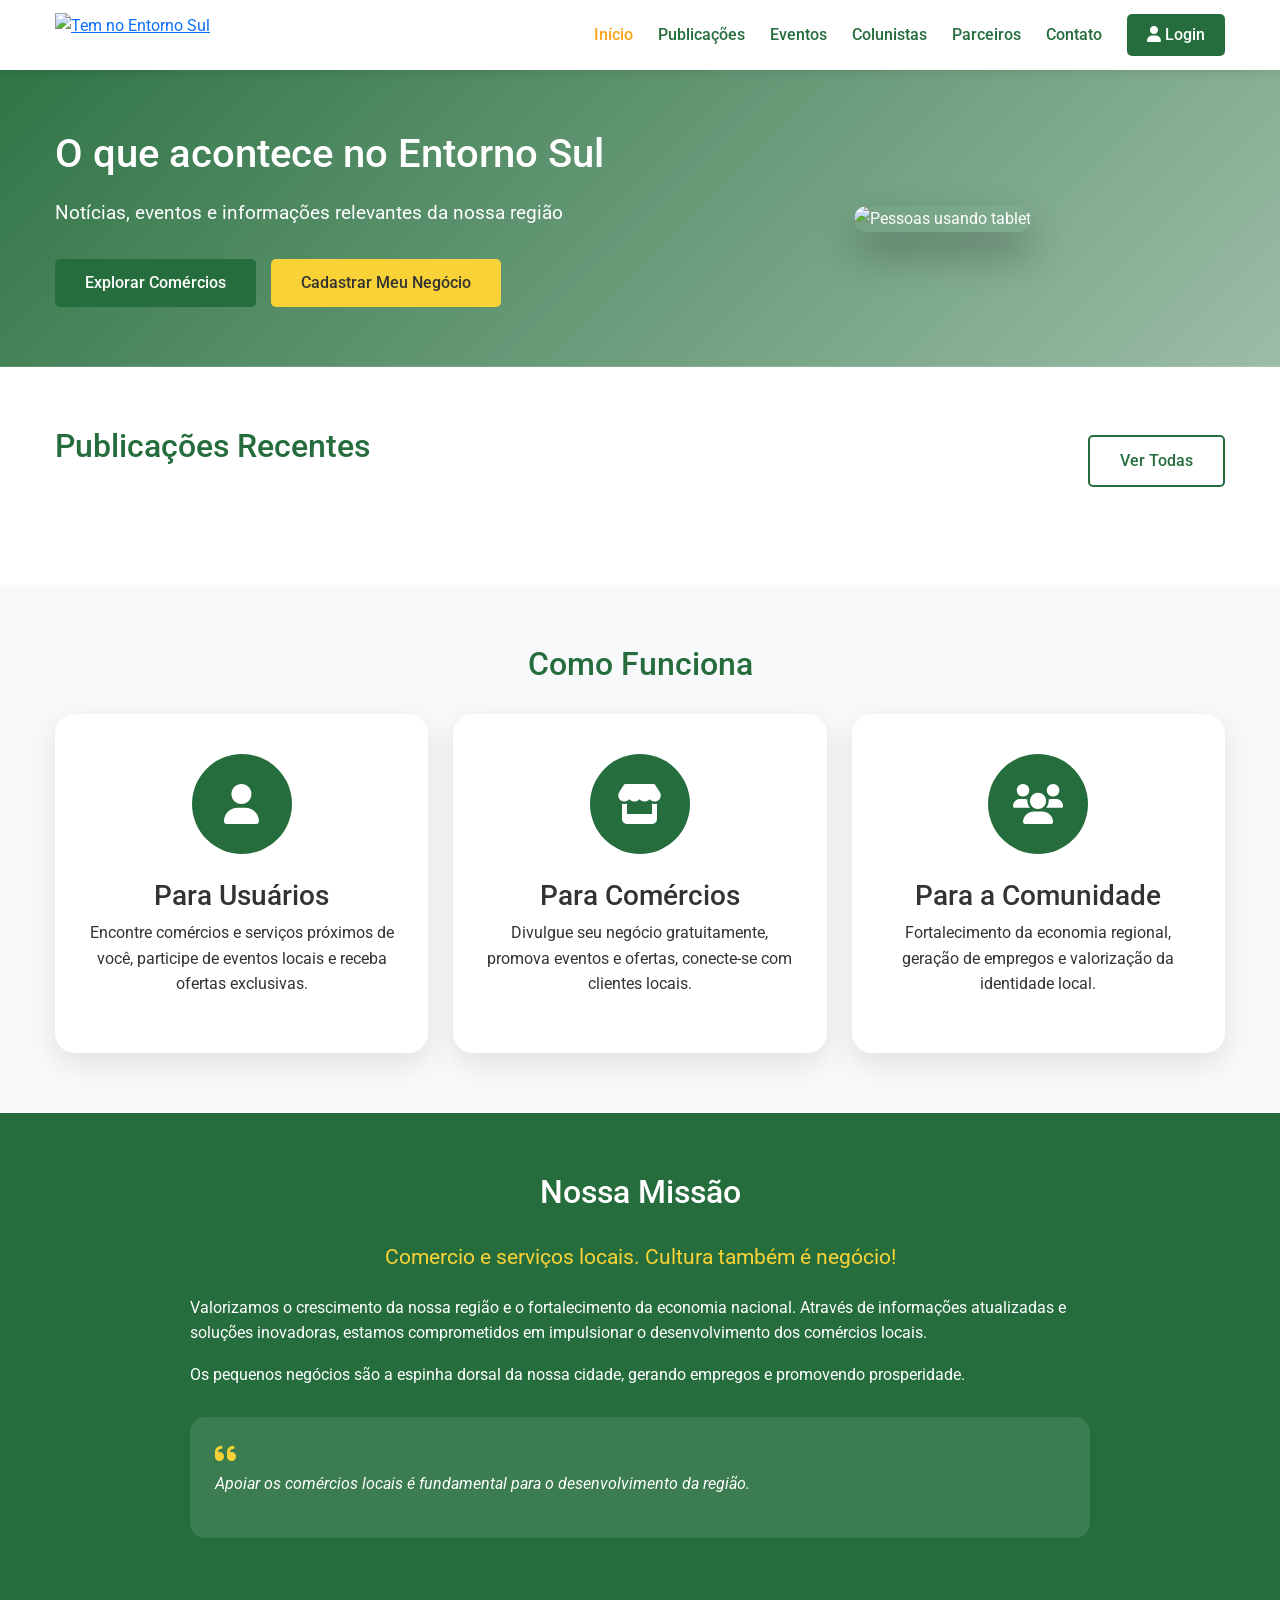
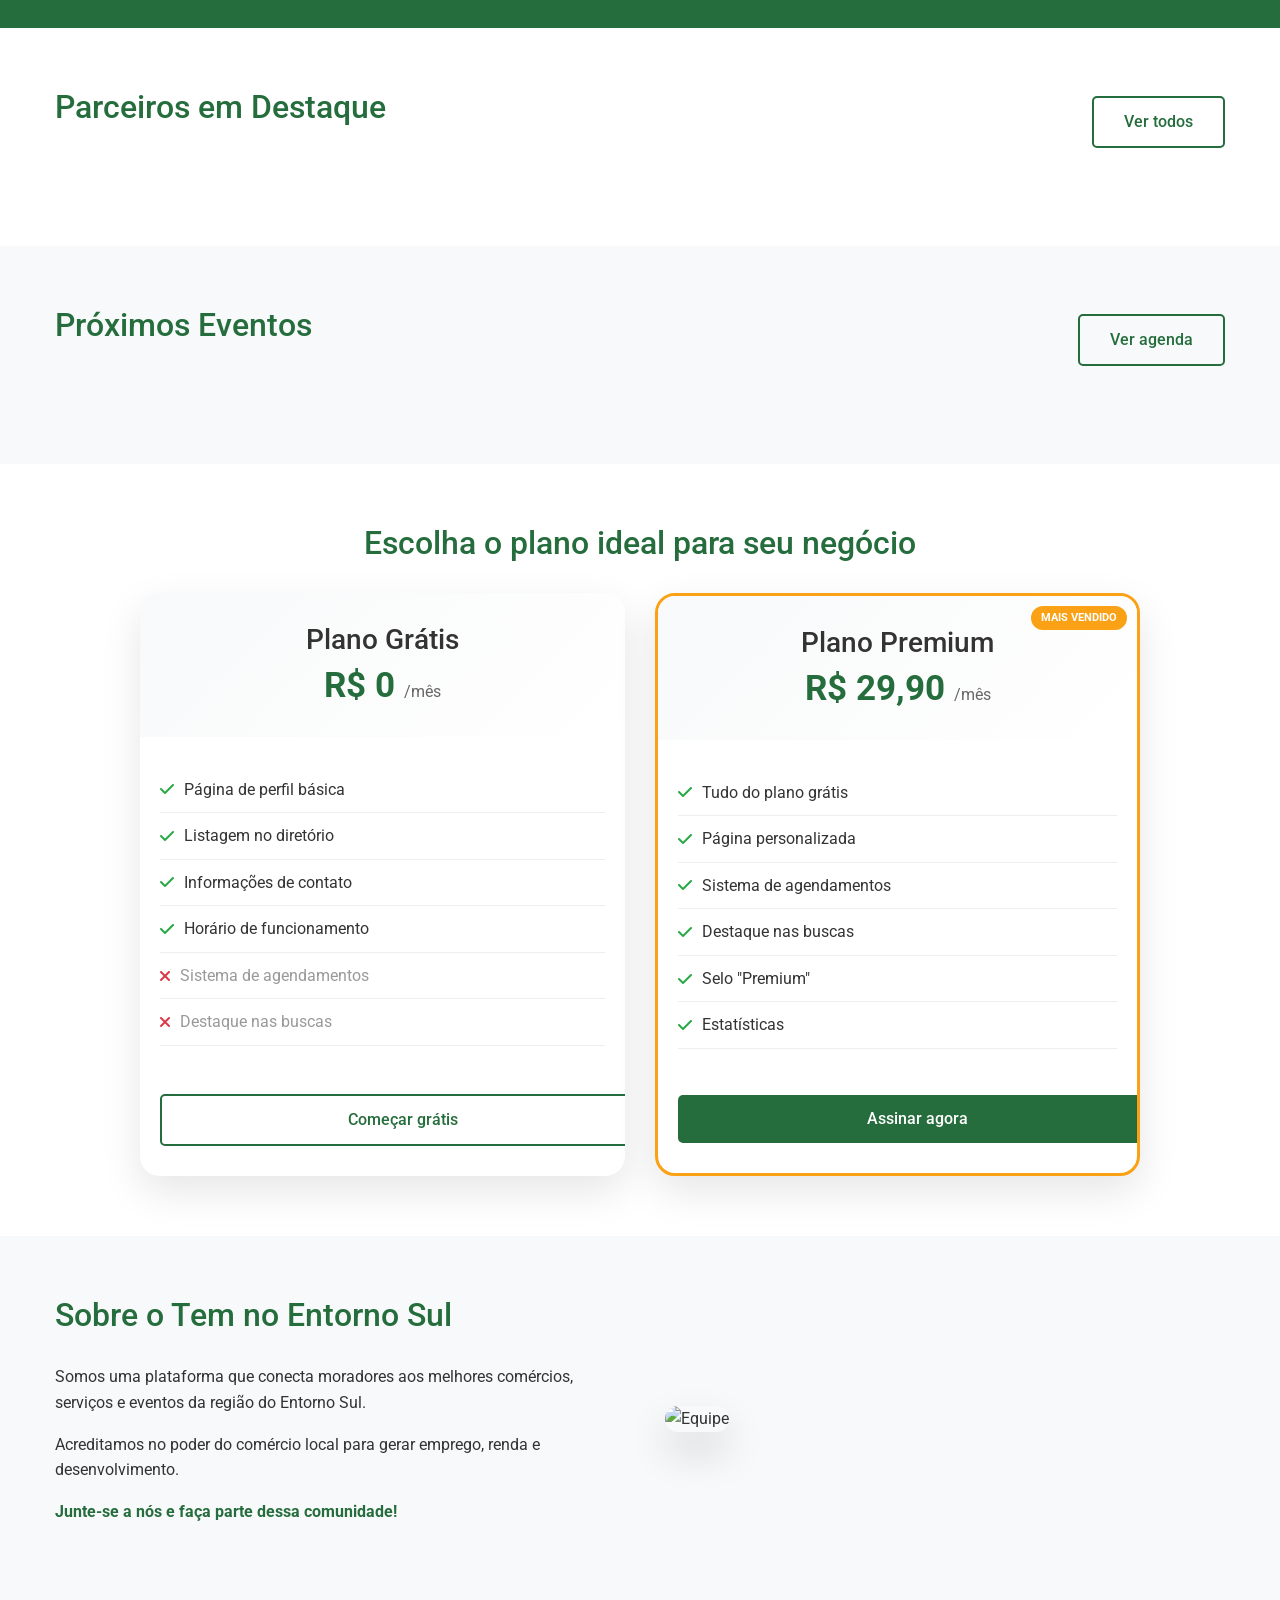
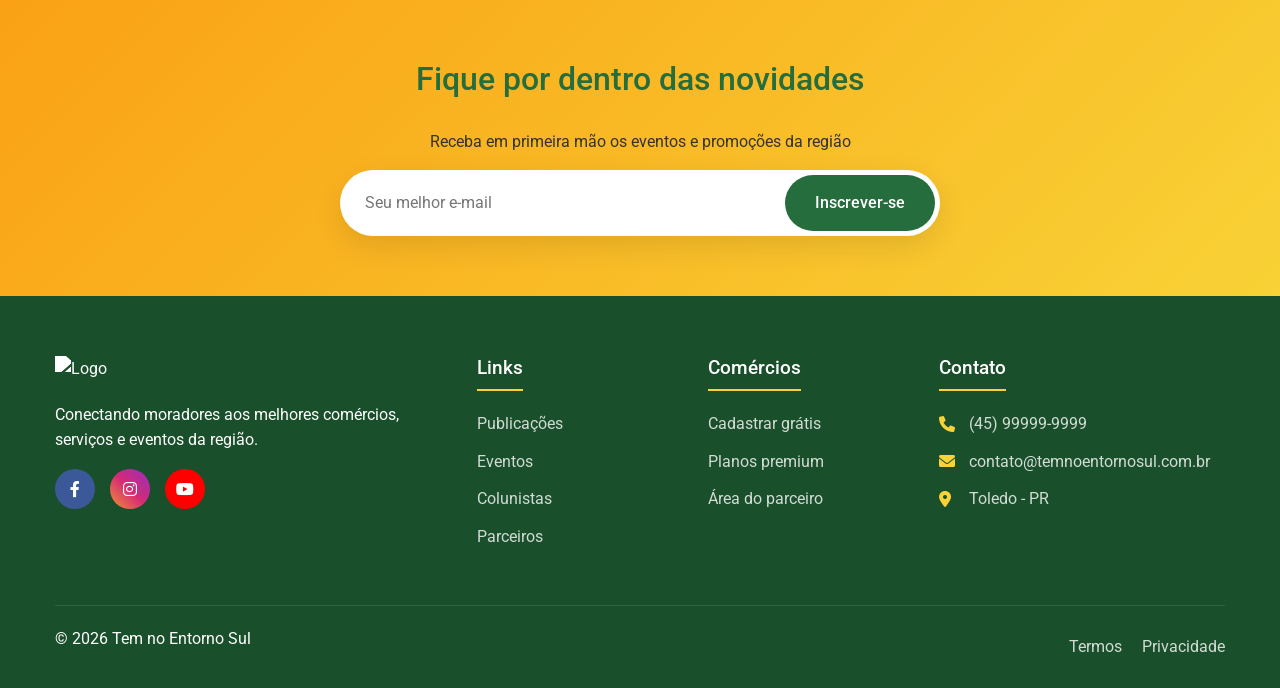
==== commit 878ed8de: "Add files via upload" ====
--- a/index.html
+++ b/index.html
@@ -1,193 +1,222 @@
 <!DOCTYPE html>
 <html lang="pt-BR">
 <head>
-    <!-- Google tag (gtag.js) - Google Analytics -->
-    <script async src="https://www.googletagmanager.com/gtag/js?id=G-XXXXXXXXXX"></script>
-    <script>
-        window.dataLayer = window.dataLayer || [];
-        function gtag(){dataLayer.push(arguments);}
-        gtag('js', new Date());
-        gtag('config', 'G-XXXXXXXXXX');
-    </script>
-    
     <meta charset="UTF-8">
-    <meta name="viewport" content="width=device-width, initial-scale=1.0">
+    <meta name="viewport" content="width=device-width, initial-scale=1.0, maximum-scale=1.0, user-scalable=yes">
     <title>Tem no Entorno Sul - Sua região em um só lugar</title>
     
     <!-- SEO Meta Tags -->
-    <meta name="description" content="Descubra o melhor do comércio, eventos e notícias da região do Entorno Sul. Cadastre seu negócio gratuitamente e alcance mais clientes!">
-    <meta name="keywords" content="comércio local, eventos, notícias, Toledo PR, restaurantes, serviços, agenda cultural, Entorno Sul">
+    <meta name="description" content="Descubra o melhor do comércio, eventos e notícias da região do Entorno Sul.">
+    <meta name="keywords" content="comércio local, eventos, notícias, Toledo PR">
     <meta name="author" content="Tem no Entorno Sul">
-    <meta name="robots" content="index, follow">
     
-    <!-- Open Graph / Facebook -->
+    <!-- Open Graph -->
     <meta property="og:type" content="website">
     <meta property="og:url" content="https://www.temnoentornosul.com.br/">
-    <meta property="og:title" content="Tem no Entorno Sul - Sua região em um só lugar">
-    <meta property="og:description" content="Descubra o melhor do comércio, eventos e notícias da região do Entorno Sul.">
+    <meta property="og:title" content="Tem no Entorno Sul">
     <meta property="og:image" content="https://i.imgur.com/9eZarki.png">
-    
-    <!-- Twitter -->
-    <meta property="twitter:card" content="summary_large_image">
-    <meta property="twitter:url" content="https://www.temnoentornosul.com.br/">
-    <meta property="twitter:title" content="Tem no Entorno Sul - Sua região em um só lugar">
-    <meta property="twitter:description" content="Descubra o melhor do comércio, eventos e notícias da região do Entorno Sul.">
-    <meta property="twitter:image" content="https://i.imgur.com/9eZarki.png">
     
     <!-- Favicon -->
     <link rel="icon" type="image/png" href="https://i.imgur.com/9eZarki.png">
     
-    <!-- Font Awesome Icons -->
+    <!-- Font Awesome -->
     <link rel="stylesheet" href="https://cdnjs.cloudflare.com/ajax/libs/font-awesome/6.0.0/css/all.min.css">
     
     <!-- Bootstrap CSS -->
     <link href="https://cdn.jsdelivr.net/npm/bootstrap@5.3.0/dist/css/bootstrap.min.css" rel="stylesheet">
     
-    <!-- Google Fonts - Roboto -->
+    <!-- Google Fonts -->
     <link href="https://fonts.googleapis.com/css2?family=Roboto:wght@300;400;500;700;900&display=swap" rel="stylesheet">
     
-    <!-- NOSSOS ESTILOS - CAMINHOS CORRIGIDOS -->
-    <link rel="stylesheet" href="./css/style.css">
-    <link rel="stylesheet" href="./css/home.css">
-    
-    <!-- Supabase JS -->
+    <!-- Supabase JS (carregar primeiro) -->
     <script src="https://cdn.jsdelivr.net/npm/@supabase/supabase-js@2"></script>
     
     <style>
-        /* Estilos inline para garantir que a página apareça mesmo sem os CSS carregarem */
+        /* RESET E VARIÁVEIS */
         * {
             margin: 0;
             padding: 0;
             box-sizing: border-box;
         }
         
+        :root {
+            --verde-escuro: #256d3c;
+            --amarelo: #f8d236;
+            --laranja: #faa115;
+            --verde-claro: #91b69d;
+            --branco: #ffffff;
+            --marrom-verde: #928a27;
+            --cinza-claro: #f5f5f5;
+            --cinza-medio: #e0e0e0;
+            --cinza-escuro: #333333;
+        }
+        
         body {
             font-family: 'Roboto', sans-serif;
-            color: #333;
+            color: var(--cinza-escuro);
             line-height: 1.6;
-        }
-        
+            overflow-x: hidden;
+            width: 100%;
+        }
+        
+        .container {
+            width: 100%;
+            max-width: 1200px;
+            margin: 0 auto;
+            padding: 0 15px;
+        }
+        
+        /* HEADER */
         .header {
-            background: white;
-            box-shadow: 0 2px 4px rgba(0,0,0,0.1);
+            background: var(--branco);
+            box-shadow: 0 2px 10px rgba(0,0,0,0.1);
             position: sticky;
             top: 0;
             z-index: 1000;
+            width: 100%;
         }
         
         .header .container {
-            max-width: 1200px;
-            margin: 0 auto;
-            padding: 15px;
             display: flex;
             align-items: center;
             justify-content: space-between;
+            height: 70px;
+            padding: 0 15px;
         }
         
         .logo img {
-            height: 50px;
+            height: 45px;
             width: auto;
-        }
-        
+            display: block;
+        }
+        
+        /* MENU DESKTOP */
         .menu-desktop {
             display: flex;
-            gap: 30px;
             align-items: center;
+            gap: 25px;
         }
         
         .menu-desktop a {
-            color: #256d3c;
+            color: var(--verde-escuro);
             text-decoration: none;
             font-weight: 500;
+            font-size: 1rem;
+            transition: color 0.3s ease;
+            white-space: nowrap;
         }
         
         .menu-desktop a:hover,
         .menu-desktop a.active {
-            color: #faa115;
+            color: var(--laranja);
         }
         
         .btn-login {
-            background: #256d3c;
-            color: white !important;
+            background: var(--verde-escuro);
+            color: var(--branco) !important;
             padding: 8px 20px;
             border-radius: 5px;
+            transition: background 0.3s ease;
         }
         
         .btn-login:hover {
             background: #1a4f2b;
-            color: white !important;
-        }
-        
+        }
+        
+        /* MENU HAMBURGUER */
         .menu-toggle {
             display: none;
             flex-direction: column;
+            justify-content: space-between;
+            width: 30px;
+            height: 21px;
             cursor: pointer;
+            z-index: 1001;
         }
         
         .menu-toggle span {
-            width: 25px;
+            display: block;
+            width: 100%;
             height: 3px;
-            background: #256d3c;
-            margin: 2px 0;
-            transition: 0.3s;
-        }
-        
+            background: var(--verde-escuro);
+            border-radius: 3px;
+            transition: all 0.3s ease;
+        }
+        
+        .menu-toggle.active span:nth-child(1) {
+            transform: translateY(9px) rotate(45deg);
+        }
+        
+        .menu-toggle.active span:nth-child(2) {
+            opacity: 0;
+        }
+        
+        .menu-toggle.active span:nth-child(3) {
+            transform: translateY(-9px) rotate(-45deg);
+        }
+        
+        /* MENU MOBILE */
         .menu-mobile {
             display: none;
+            position: fixed;
+            top: 70px;
+            left: 0;
             width: 100%;
-            background: white;
-            padding: 15px;
-            box-shadow: 0 2px 4px rgba(0,0,0,0.1);
+            height: calc(100vh - 70px);
+            background: var(--branco);
+            padding: 20px;
+            box-shadow: 0 10px 20px rgba(0,0,0,0.1);
+            z-index: 1000;
+            overflow-y: auto;
+            transform: translateX(-100%);
+            transition: transform 0.3s ease;
+        }
+        
+        .menu-mobile.active {
+            transform: translateX(0);
+            display: block;
         }
         
         .menu-mobile a {
             display: block;
-            padding: 10px 0;
-            color: #256d3c;
+            padding: 15px 0;
+            color: var(--verde-escuro);
             text-decoration: none;
-            border-bottom: 1px solid #eee;
-        }
-        
-        @media (max-width: 768px) {
-            .menu-desktop {
-                display: none;
-            }
-            
-            .menu-toggle {
-                display: flex;
-            }
-            
-            .menu-mobile.active {
-                display: block;
-            }
-            
-            .logo img {
-                height: 40px;
-            }
-        }
-        
+            font-size: 1.1rem;
+            font-weight: 500;
+            border-bottom: 1px solid var(--cinza-claro);
+        }
+        
+        .menu-mobile a:last-child {
+            border-bottom: none;
+        }
+        
+        .menu-mobile .btn-login {
+            display: inline-block;
+            margin-top: 15px;
+            padding: 12px 30px;
+            background: var(--verde-escuro);
+            color: var(--branco) !important;
+            border-radius: 5px;
+            text-align: center;
+            border-bottom: none;
+        }
+        
+        /* HERO SECTION */
         .hero {
             background: linear-gradient(135deg, rgba(37, 109, 60, 0.95) 0%, rgba(145, 182, 157, 0.9) 100%), 
                         url('https://images.unsplash.com/photo-1556742044-3c52d6e88c62?ixlib=rb-1.2.1&auto=format&fit=crop&w=1950&q=80');
             background-size: cover;
             background-position: center;
-            color: white;
-            padding: 80px 0;
-            min-height: 500px;
+            color: var(--branco);
+            padding: 60px 0;
+            min-height: auto;
+        }
+        
+        .hero-content {
             display: flex;
             align-items: center;
-        }
-        
-        .hero .container {
-            max-width: 1200px;
-            margin: 0 auto;
-            padding: 0 15px;
-        }
-        
-        .hero-content {
-            display: flex;
-            align-items: center;
-            gap: 50px;
+            gap: 40px;
         }
         
         .hero-text {
@@ -197,7 +226,8 @@
         .hero-text h1 {
             font-size: 2.5rem;
             margin-bottom: 20px;
-            color: white;
+            color: var(--branco);
+            line-height: 1.2;
         }
         
         .hero-text p {
@@ -217,6 +247,13 @@
             box-shadow: 0 20px 40px rgba(0,0,0,0.3);
         }
         
+        .hero-buttons {
+            display: flex;
+            gap: 15px;
+            flex-wrap: wrap;
+        }
+        
+        /* BOTÕES */
         .btn {
             display: inline-block;
             padding: 12px 30px;
@@ -224,22 +261,25 @@
             text-decoration: none;
             font-weight: 500;
             transition: all 0.3s ease;
-            margin-right: 10px;
+            border: none;
+            cursor: pointer;
+            font-size: 1rem;
+            text-align: center;
         }
         
         .btn-primary {
-            background: #256d3c;
-            color: white;
+            background: var(--verde-escuro);
+            color: var(--branco);
         }
         
         .btn-primary:hover {
             background: #1a4f2b;
-            color: white;
+            color: var(--branco);
         }
         
         .btn-secondary {
-            background: #f8d236;
-            color: #333;
+            background: var(--amarelo);
+            color: var(--cinza-escuro);
         }
         
         .btn-secondary:hover {
@@ -247,110 +287,92 @@
         }
         
         .btn-outline {
-            border: 2px solid #256d3c;
-            color: #256d3c;
+            border: 2px solid var(--verde-escuro);
+            color: var(--verde-escuro);
             background: transparent;
         }
         
         .btn-outline:hover {
-            background: #256d3c;
-            color: white;
-        }
-        
-        @media (max-width: 992px) {
-            .hero-content {
-                flex-direction: column;
-                text-align: center;
-            }
-            
-            .hero-image {
-                order: -1;
-            }
-            
-            .hero-image img {
-                max-width: 80%;
-            }
-            
-            .hero-text h1 {
-                font-size: 2rem;
-            }
-        }
-        
-        .loading {
-            display: flex;
-            justify-content: center;
-            align-items: center;
-            min-height: 200px;
-            grid-column: 1 / -1;
-        }
-        
-        .loading-spinner {
-            width: 50px;
-            height: 50px;
-            border: 5px solid #91b69d;
-            border-top-color: #256d3c;
-            border-radius: 50%;
-            animation: spin 1s linear infinite;
-        }
-        
-        @keyframes spin {
-            to { transform: rotate(360deg); }
-        }
-        
-        .destaques,
-        .como-funciona,
-        .missao,
-        .parceiros-destaque,
-        .eventos-home,
-        .planos,
-        .sobre,
-        .newsletter {
+            background: var(--verde-escuro);
+            color: var(--branco);
+        }
+        
+        .btn-small {
+            padding: 8px 20px;
+            font-size: 0.9rem;
+        }
+        
+        .btn-success {
+            background: #25D366;
+            color: var(--branco);
+        }
+        
+        .btn-block {
+            display: block;
+            width: 100%;
+            text-align: center;
+        }
+        
+        /* SEÇÕES */
+        section {
             padding: 60px 0;
-        }
-        
-        .container {
-            max-width: 1200px;
-            margin: 0 auto;
-            padding: 0 15px;
+            width: 100%;
+            overflow: hidden;
         }
         
         h2 {
-            color: #256d3c;
+            color: var(--verde-escuro);
             margin-bottom: 30px;
             font-size: 2rem;
+            line-height: 1.2;
         }
         
         .section-header {
             display: flex;
             justify-content: space-between;
             align-items: center;
-            margin-bottom: 40px;
+            margin-bottom: 30px;
             flex-wrap: wrap;
-            gap: 20px;
-        }
-        
+            gap: 15px;
+        }
+        
+        /* GRIDS */
         .destaque-grid {
             display: grid;
             grid-template-columns: repeat(3, 1fr);
+            gap: 25px;
+        }
+        
+        .parceiros-grid {
+            display: grid;
+            grid-template-columns: repeat(4, 1fr);
+            gap: 20px;
+        }
+        
+        .funciona-grid {
+            display: grid;
+            grid-template-columns: repeat(3, 1fr);
+            gap: 25px;
+        }
+        
+        .planos-grid {
+            display: grid;
+            grid-template-columns: repeat(2, 1fr);
             gap: 30px;
-        }
-        
-        @media (max-width: 768px) {
-            .destaque-grid {
-                grid-template-columns: 1fr;
-            }
-        }
-        
+            max-width: 1000px;
+            margin: 0 auto;
+        }
+        
+        /* CARDS */
         .card {
-            background: white;
+            background: var(--branco);
             border-radius: 10px;
             overflow: hidden;
             box-shadow: 0 5px 15px rgba(0,0,0,0.1);
             transition: transform 0.3s ease;
-        }
-        
-        .card:hover {
-            transform: translateY(-5px);
+            height: 100%;
+            display: flex;
+            flex-direction: column;
         }
         
         .card-image {
@@ -361,34 +383,567 @@
         
         .card-content {
             padding: 20px;
+            flex: 1;
         }
         
         .card-title {
             margin-bottom: 10px;
+            font-size: 1.2rem;
         }
         
         .card-title a {
-            color: #256d3c;
+            color: var(--verde-escuro);
             text-decoration: none;
         }
         
         .card-meta {
             color: #666;
             font-size: 0.9rem;
-        }
-        
-        .card-meta small {
-            margin-right: 15px;
+            display: flex;
+            gap: 15px;
+            flex-wrap: wrap;
+        }
+        
+        /* PARCEIRO CARD */
+        .parceiro-card {
+            background: var(--branco);
+            border-radius: 10px;
+            padding: 20px 15px;
+            text-align: center;
+            box-shadow: 0 5px 15px rgba(0,0,0,0.1);
+            transition: transform 0.3s ease;
+            position: relative;
+            height: 100%;
+            display: flex;
+            flex-direction: column;
+        }
+        
+        .parceiro-card:hover {
+            transform: translateY(-5px);
+        }
+        
+        .parceiro-card.premium {
+            border: 2px solid var(--laranja);
+        }
+        
+        .badge-premium {
+            position: absolute;
+            top: 10px;
+            right: 10px;
+            background: var(--laranja);
+            color: var(--branco);
+            padding: 3px 10px;
+            border-radius: 15px;
+            font-size: 0.7rem;
+            font-weight: bold;
+        }
+        
+        .parceiro-logo {
+            width: 100px;
+            height: 100px;
+            border-radius: 50%;
+            object-fit: cover;
+            margin: 0 auto 15px;
+            border: 3px solid var(--verde-claro);
+        }
+        
+        .parceiro-nome {
+            font-size: 1.1rem;
+            margin-bottom: 10px;
+        }
+        
+        .parceiro-nome a {
+            color: var(--verde-escuro);
+            text-decoration: none;
+        }
+        
+        .parceiro-descricao {
+            color: #666;
+            font-size: 0.9rem;
+            margin: 10px 0;
+            flex: 1;
+        }
+        
+        .parceiro-contato {
+            display: flex;
+            gap: 8px;
+            justify-content: center;
+            margin-top: 15px;
+            flex-wrap: wrap;
+        }
+        
+        /* EVENTO CARD */
+        .evento-card {
+            background: var(--branco);
+            border-radius: 10px;
+            overflow: hidden;
+            display: flex;
+            margin-bottom: 20px;
+            box-shadow: 0 5px 15px rgba(0,0,0,0.1);
+        }
+        
+        .evento-data {
+            background: var(--verde-escuro);
+            color: var(--branco);
+            padding: 20px;
+            text-align: center;
+            min-width: 100px;
+            display: flex;
+            flex-direction: column;
+            justify-content: center;
+        }
+        
+        .evento-data .dia {
+            font-size: 2rem;
+            font-weight: bold;
+            line-height: 1;
+        }
+        
+        .evento-data .mes {
+            font-size: 1rem;
+            text-transform: uppercase;
+            margin-top: 5px;
+        }
+        
+        .evento-info {
+            padding: 20px;
+            flex: 1;
+        }
+        
+        .evento-info h3 {
+            color: var(--verde-escuro);
+            margin-bottom: 10px;
+            font-size: 1.2rem;
+        }
+        
+        .evento-meta {
+            display: flex;
+            gap: 20px;
+            margin: 15px 0;
+            color: #666;
+            font-size: 0.9rem;
+            flex-wrap: wrap;
+        }
+        
+        /* FUNCIONA CARD */
+        .funciona-card {
+            background: var(--branco);
+            padding: 40px 25px;
+            border-radius: 20px;
+            text-align: center;
+            box-shadow: 0 10px 30px rgba(0,0,0,0.1);
+            height: 100%;
+            display: flex;
+            flex-direction: column;
+        }
+        
+        .funciona-icon {
+            width: 100px;
+            height: 100px;
+            background: var(--verde-escuro);
+            color: var(--branco);
+            border-radius: 50%;
+            display: flex;
+            align-items: center;
+            justify-content: center;
+            margin: 0 auto 25px;
+            font-size: 40px;
+        }
+        
+        /* PLANO CARD */
+        .plano-card {
+            background: var(--branco);
+            border-radius: 20px;
+            overflow: hidden;
+            box-shadow: 0 15px 40px rgba(0,0,0,0.1);
+            height: 100%;
+            display: flex;
+            flex-direction: column;
+            position: relative;
+        }
+        
+        .plano-card.premium {
+            border: 3px solid var(--laranja);
+        }
+        
+        .plano-header {
+            padding: 30px 20px;
+            text-align: center;
+            background: linear-gradient(135deg, #f8f9fa, #ffffff);
+        }
+        
+        .plano-preco {
+            font-size: 2.2rem;
+            font-weight: bold;
+            color: var(--verde-escuro);
+            line-height: 1.2;
+        }
+        
+        .plano-preco span {
+            font-size: 1rem;
+            font-weight: normal;
+            color: #666;
+        }
+        
+        .plano-recursos {
+            padding: 30px 20px;
+            list-style: none;
+            flex: 1;
+        }
+        
+        .plano-recursos li {
+            padding: 10px 0;
+            border-bottom: 1px solid #eee;
+            display: flex;
+            align-items: center;
+            gap: 10px;
+        }
+        
+        .plano-recursos li .fa-check {
+            color: #28a745;
+        }
+        
+        .plano-recursos li .fa-times {
+            color: #dc3545;
+        }
+        
+        .plano-recursos li.disabled {
+            color: #999;
+        }
+        
+        /* SOBRE */
+        .sobre-content {
+            display: grid;
+            grid-template-columns: 1fr 1fr;
+            gap: 50px;
+            align-items: center;
+        }
+        
+        .sobre-imagem img {
+            width: 100%;
+            border-radius: 20px;
+            box-shadow: 0 20px 40px rgba(0,0,0,0.15);
+        }
+        
+        /* NEWSLETTER */
+        .newsletter {
+            background: linear-gradient(135deg, var(--laranja), var(--amarelo));
+        }
+        
+        .newsletter-content {
+            text-align: center;
+            max-width: 600px;
+            margin: 0 auto;
+        }
+        
+        .newsletter h2 {
+            color: var(--verde-escuro);
+        }
+        
+        .newsletter-form .form-group {
+            display: flex;
+            gap: 10px;
+            background: var(--branco);
+            padding: 5px;
+            border-radius: 50px;
+            box-shadow: 0 10px 30px rgba(0,0,0,0.1);
+        }
+        
+        .newsletter-form input {
+            flex: 1;
+            border: none;
+            padding: 15px 20px;
+            border-radius: 50px;
+            font-size: 1rem;
+            width: 100%;
+        }
+        
+        .newsletter-form input:focus {
+            outline: none;
+        }
+        
+        .newsletter-form button {
+            padding: 15px 30px;
+            border-radius: 50px;
+            white-space: nowrap;
+        }
+        
+        /* FOOTER */
+        .footer {
+            background: #1a4f2b;
+            color: var(--branco);
+            padding: 60px 0 20px;
+        }
+        
+        .footer-grid {
+            display: grid;
+            grid-template-columns: 2fr 1fr 1fr 1.5fr;
+            gap: 40px;
+            margin-bottom: 40px;
+        }
+        
+        .footer-logo {
+            height: 45px;
+            margin-bottom: 20px;
+            filter: brightness(0) invert(1);
+        }
+        
+        .social-links {
+            display: flex;
+            gap: 15px;
+        }
+        
+        .social-link {
+            width: 40px;
+            height: 40px;
+            border-radius: 50%;
+            display: flex;
+            align-items: center;
+            justify-content: center;
+            color: var(--branco);
+            text-decoration: none;
+            transition: transform 0.3s ease;
+        }
+        
+        .social-link:hover {
+            transform: translateY(-5px);
+        }
+        
+        .social-link.facebook { background: #3b5998; }
+        .social-link.instagram { background: linear-gradient(45deg, #f09433, #d62976, #962fbf); }
+        .social-link.youtube { background: #ff0000; }
+        
+        .footer h3 {
+            color: var(--branco);
+            font-size: 1.2rem;
+            margin-bottom: 20px;
+            padding-bottom: 10px;
+            border-bottom: 2px solid var(--amarelo);
+            display: inline-block;
+        }
+        
+        .footer-links ul,
+        .footer-contato ul {
+            list-style: none;
+            padding: 0;
+        }
+        
+        .footer-links li,
+        .footer-contato li {
+            margin-bottom: 12px;
+        }
+        
+        .footer-links a {
+            color: rgba(255,255,255,0.8);
+            text-decoration: none;
+            transition: color 0.3s ease;
+        }
+        
+        .footer-links a:hover {
+            color: var(--amarelo);
+        }
+        
+        .footer-contato li {
+            display: flex;
+            align-items: center;
+            gap: 10px;
+            color: rgba(255,255,255,0.8);
+        }
+        
+        .footer-contato i {
+            width: 20px;
+            color: var(--amarelo);
+        }
+        
+        .footer-bottom {
+            display: flex;
+            justify-content: space-between;
+            align-items: center;
+            padding-top: 20px;
+            border-top: 1px solid rgba(255,255,255,0.1);
+            flex-wrap: wrap;
+            gap: 15px;
+        }
+        
+        .footer-extra {
+            display: flex;
+            gap: 20px;
+            flex-wrap: wrap;
+        }
+        
+        .footer-extra a {
+            color: rgba(255,255,255,0.8);
+            text-decoration: none;
+        }
+        
+        /* LOADING */
+        .loading-spinner {
+            width: 50px;
+            height: 50px;
+            border: 5px solid var(--verde-claro);
+            border-top-color: var(--verde-escuro);
+            border-radius: 50%;
+            animation: spin 1s linear infinite;
+            margin: 20px auto;
+        }
+        
+        @keyframes spin {
+            to { transform: rotate(360deg); }
+        }
+        
+        /* MISSÃO */
+        .missao {
+            background: var(--verde-escuro);
+            color: var(--branco);
+        }
+        
+        .missao h2 {
+            color: var(--branco);
+        }
+        
+        .missao-destaque {
+            font-size: 1.3rem;
+            color: var(--amarelo);
+            margin-bottom: 20px;
+        }
+        
+        .missao-citacao {
+            background: rgba(255,255,255,0.1);
+            padding: 25px;
+            border-radius: 15px;
+            margin: 30px 0;
+        }
+        
+        /* MEDIA QUERIES */
+        @media (max-width: 1024px) {
+            .parceiros-grid {
+                grid-template-columns: repeat(3, 1fr);
+            }
+        }
+        
+        @media (max-width: 768px) {
+            .menu-desktop {
+                display: none;
+            }
+            
+            .menu-toggle {
+                display: flex;
+            }
+            
+            .hero-content {
+                flex-direction: column;
+                text-align: center;
+            }
+            
+            .hero-image {
+                order: -1;
+            }
+            
+            .hero-image img {
+                max-width: 80%;
+            }
+            
+            .hero-buttons {
+                justify-content: center;
+            }
+            
+            .destaque-grid,
+            .parceiros-grid,
+            .funciona-grid {
+                grid-template-columns: repeat(2, 1fr);
+            }
+            
+            .planos-grid {
+                grid-template-columns: 1fr;
+            }
+            
+            .sobre-content {
+                grid-template-columns: 1fr;
+            }
+            
+            .footer-grid {
+                grid-template-columns: repeat(2, 1fr);
+            }
+        }
+        
+        @media (max-width: 576px) {
+            .hero {
+                padding: 40px 0;
+            }
+            
+            .hero-text h1 {
+                font-size: 1.8rem;
+            }
+            
+            .hero-text p {
+                font-size: 1rem;
+            }
+            
+            .hero-buttons {
+                flex-direction: column;
+            }
+            
+            .hero-buttons .btn {
+                width: 100%;
+            }
+            
+            .destaque-grid,
+            .parceiros-grid,
+            .funciona-grid {
+                grid-template-columns: 1fr;
+            }
+            
+            .evento-card {
+                flex-direction: column;
+            }
+            
+            .evento-data {
+                flex-direction: row;
+                justify-content: center;
+                gap: 15px;
+                min-width: auto;
+            }
+            
+            .evento-meta {
+                flex-direction: column;
+                gap: 10px;
+            }
+            
+            .newsletter-form .form-group {
+                flex-direction: column;
+                background: transparent;
+                padding: 0;
+                border-radius: 0;
+            }
+            
+            .newsletter-form input,
+            .newsletter-form button {
+                width: 100%;
+                border-radius: 50px;
+            }
+            
+            .footer-grid {
+                grid-template-columns: 1fr;
+            }
+            
+            .footer-bottom {
+                flex-direction: column;
+                text-align: center;
+            }
+            
+            .footer-extra {
+                justify-content: center;
+            }
         }
     </style>
 </head>
 <body>
-    <!-- HEADER com logo e menu -->
+    <!-- HEADER -->
     <header class="header">
         <div class="container">
             <div class="logo">
                 <a href="./index.html">
-                    <img src="https://i.imgur.com/9eZarki.png" alt="Tem no Entorno Sul">
+                    <img src="https://i.imgur.com/9eZarki.png" alt="Tem no Entorno Sul" loading="eager">
                 </a>
             </div>
             
@@ -405,15 +960,15 @@
                 </a>
             </nav>
             
-            <!-- Menu Mobile Toggle -->
-            <div class="menu-toggle" id="menu-toggle">
+            <!-- Menu Hamburguer -->
+            <div class="menu-toggle" id="menuToggle">
                 <span></span>
                 <span></span>
                 <span></span>
             </div>
             
             <!-- Menu Mobile -->
-            <div class="menu-mobile" id="menu-mobile">
+            <div class="menu-mobile" id="menuMobile">
                 <a href="./index.html">Início</a>
                 <a href="./publicacoes.html">Publicações</a>
                 <a href="./eventos.html">Eventos</a>
@@ -449,189 +1004,168 @@
             </div>
         </section>
 
-        <!-- SEÇÃO PUBLICAÇÕES RECENTES -->
+        <!-- PUBLICAÇÕES RECENTES -->
         <section class="destaques">
             <div class="container">
                 <div class="section-header">
                     <h2>Publicações Recentes</h2>
-                    <a href="./publicacoes.html" class="btn btn-outline">Ver Todas as Publicações <i class="fas fa-arrow-right"></i></a>
+                    <a href="./publicacoes.html" class="btn btn-outline">Ver Todas</a>
                 </div>
                 <div id="publicacoes-destaque" class="destaque-grid">
-                    <div class="loading">
-                        <div class="loading-spinner"></div>
-                    </div>
+                    <!-- Cards serão carregados via JavaScript -->
                 </div>
             </div>
         </section>
 
-        <!-- SEÇÃO COMO FUNCIONA -->
-        <section class="como-funciona" style="background: #f8f9fa;">
+        <!-- COMO FUNCIONA -->
+        <section style="background: #f8f9fa; padding: 60px 0;">
             <div class="container">
                 <h2 style="text-align: center;">Como Funciona</h2>
-                <div style="display: grid; grid-template-columns: repeat(3, 1fr); gap: 30px; margin-top: 40px;">
-                    <div style="background: white; padding: 40px 30px; border-radius: 20px; text-align: center; box-shadow: 0 10px 30px rgba(0,0,0,0.1);">
-                        <div style="width: 100px; height: 100px; background: #256d3c; color: white; border-radius: 50%; display: flex; align-items: center; justify-content: center; margin: 0 auto 25px; font-size: 40px;">
+                <div class="funciona-grid">
+                    <div class="funciona-card">
+                        <div class="funciona-icon">
                             <i class="fas fa-user"></i>
                         </div>
-                        <h3 style="color: #256d3c; margin-bottom: 15px;">Para Usuários</h3>
-                        <p style="color: #666;">Encontre comércios e serviços próximos de você, avalie estabelecimentos, participe de eventos locais e receba ofertas exclusivas.</p>
+                        <h3>Para Usuários</h3>
+                        <p>Encontre comércios e serviços próximos de você, participe de eventos locais e receba ofertas exclusivas.</p>
                     </div>
                     
-                    <div style="background: white; padding: 40px 30px; border-radius: 20px; text-align: center; box-shadow: 0 10px 30px rgba(0,0,0,0.1);">
-                        <div style="width: 100px; height: 100px; background: #256d3c; color: white; border-radius: 50%; display: flex; align-items: center; justify-content: center; margin: 0 auto 25px; font-size: 40px;">
+                    <div class="funciona-card">
+                        <div class="funciona-icon">
                             <i class="fas fa-store"></i>
                         </div>
-                        <h3 style="color: #256d3c; margin-bottom: 15px;">Para Comércios</h3>
-                        <p style="color: #666;">Divulgue seu negócio gratuitamente, promova eventos e ofertas, conecte-se com clientes locais e fortaleça sua presença digital.</p>
+                        <h3>Para Comércios</h3>
+                        <p>Divulgue seu negócio gratuitamente, promova eventos e ofertas, conecte-se com clientes locais.</p>
                     </div>
                     
-                    <div style="background: white; padding: 40px 30px; border-radius: 20px; text-align: center; box-shadow: 0 10px 30px rgba(0,0,0,0.1);">
-                        <div style="width: 100px; height: 100px; background: #256d3c; color: white; border-radius: 50%; display: flex; align-items: center; justify-content: center; margin: 0 auto 25px; font-size: 40px;">
+                    <div class="funciona-card">
+                        <div class="funciona-icon">
                             <i class="fas fa-users"></i>
                         </div>
-                        <h3 style="color: #256d3c; margin-bottom: 15px;">Para a Comunidade</h3>
-                        <p style="color: #666;">Fortalecimento da economia regional, geração de empregos, desenvolvimento comunitário e valorização da identidade local.</p>
+                        <h3>Para a Comunidade</h3>
+                        <p>Fortalecimento da economia regional, geração de empregos e valorização da identidade local.</p>
                     </div>
                 </div>
             </div>
         </section>
 
-        <!-- SEÇÃO NOSSA MISSÃO -->
-        <section class="missao" style="background: #256d3c; color: white;">
+        <!-- NOSSA MISSÃO -->
+        <section class="missao">
             <div class="container">
-                <div style="max-width: 900px; margin: 0 auto; text-align: center;">
-                    <h2 style="color: white;">Nossa Missão</h2>
-                    <p style="font-size: 1.5rem; color: #f8d236; margin-bottom: 30px;">Comercio e serviços locais. Cultura também é negócio!</p>
-                    <p style="font-size: 1.1rem; line-height: 1.8; margin-bottom: 20px;">Valorizamos o crescimento da nossa região e o fortalecimento da economia nacional. Por isso, convidamos você a conhecer nosso site <strong>Tem no Entorno Sul</strong>. Através de informações atualizadas e soluções inovadoras, estamos comprometidos em impulsionar o desenvolvimento dos comércios locais.</p>
-                    <p style="font-size: 1.1rem; line-height: 1.8; margin-bottom: 20px;">Os pequenos negócios são a espinha dorsal da nossa cidade, gerando empregos e promovendo prosperidade. Junte-se a nós nesse movimento em prol do progresso. Siga nossas redes sociais para ficar por dentro das novidades e fazer parte dessa jornada transformadora.</p>
-                    <div style="background: rgba(255,255,255,0.1); padding: 30px; border-radius: 15px; margin: 40px 0;">
-                        <i class="fas fa-quote-left" style="font-size: 30px; color: #f8d236; margin-bottom: 15px;"></i>
-                        <p style="font-size: 1.2rem; font-style: italic;">Apoiar os comércios locais é fundamental para o desenvolvimento da região e para a economia do país.</p>
-                    </div>
-                    <div style="display: flex; justify-content: center; gap: 20px; margin-top: 40px;">
-                        <a href="https://www.facebook.com/temnoentornosul" target="_blank" style="width: 50px; height: 50px; border-radius: 50%; background: #3b5998; color: white; display: flex; align-items: center; justify-content: center; text-decoration: none;">
-                            <i class="fab fa-facebook-f"></i>
-                        </a>
-                        <a href="https://www.instagram.com/temnoentornosul" target="_blank" style="width: 50px; height: 50px; border-radius: 50%; background: linear-gradient(45deg, #f09433, #d62976, #962fbf); color: white; display: flex; align-items: center; justify-content: center; text-decoration: none;">
-                            <i class="fab fa-instagram"></i>
-                        </a>
-                        <a href="https://www.youtube.com/@temnoentornosul" target="_blank" style="width: 50px; height: 50px; border-radius: 50%; background: #ff0000; color: white; display: flex; align-items: center; justify-content: center; text-decoration: none;">
-                            <i class="fab fa-youtube"></i>
-                        </a>
+                <div style="max-width: 900px; margin: 0 auto;">
+                    <h2 style="text-align: center;">Nossa Missão</h2>
+                    <p class="missao-destaque" style="text-align: center;">Comercio e serviços locais. Cultura também é negócio!</p>
+                    <p>Valorizamos o crescimento da nossa região e o fortalecimento da economia nacional. Através de informações atualizadas e soluções inovadoras, estamos comprometidos em impulsionar o desenvolvimento dos comércios locais.</p>
+                    <p>Os pequenos negócios são a espinha dorsal da nossa cidade, gerando empregos e promovendo prosperidade.</p>
+                    <div class="missao-citacao">
+                        <i class="fas fa-quote-left" style="font-size: 24px; color: var(--amarelo);"></i>
+                        <p style="font-style: italic;">Apoiar os comércios locais é fundamental para o desenvolvimento da região.</p>
                     </div>
                 </div>
             </div>
         </section>
 
-        <!-- SEÇÃO PARCEIROS EM DESTAQUE -->
+        <!-- PARCEIROS EM DESTAQUE -->
         <section class="parceiros-destaque">
             <div class="container">
                 <div class="section-header">
                     <h2>Parceiros em Destaque</h2>
-                    <a href="./parceiros.html" class="btn btn-outline">Ver todos <i class="fas fa-arrow-right"></i></a>
-                </div>
-                <div id="parceiros-destaque" style="display: grid; grid-template-columns: repeat(4, 1fr); gap: 20px;">
-                    <div class="loading">
-                        <div class="loading-spinner"></div>
-                    </div>
+                    <a href="./parceiros.html" class="btn btn-outline">Ver todos</a>
+                </div>
+                <div id="parceiros-destaque" class="parceiros-grid">
+                    <!-- Cards serão carregados via JavaScript -->
                 </div>
             </div>
         </section>
 
-        <!-- SEÇÃO PRÓXIMOS EVENTOS -->
-        <section class="eventos-home" style="background: #f8f9fa;">
+        <!-- PRÓXIMOS EVENTOS -->
+        <section style="background: #f8f9fa; padding: 60px 0;">
             <div class="container">
                 <div class="section-header">
                     <h2>Próximos Eventos</h2>
-                    <a href="./eventos.html" class="btn btn-outline">Ver agenda completa <i class="fas fa-arrow-right"></i></a>
+                    <a href="./eventos.html" class="btn btn-outline">Ver agenda</a>
                 </div>
                 <div id="eventos-lista">
-                    <div class="loading">
-                        <div class="loading-spinner"></div>
-                    </div>
+                    <!-- Eventos serão carregados via JavaScript -->
                 </div>
             </div>
         </section>
 
-        <!-- SEÇÃO PLANOS -->
+        <!-- PLANOS -->
         <section class="planos">
             <div class="container">
                 <h2 style="text-align: center;">Escolha o plano ideal para seu negócio</h2>
-                <div style="display: grid; grid-template-columns: repeat(2, 1fr); gap: 30px; max-width: 1000px; margin: 40px auto 0;">
+                <div class="planos-grid">
                     <!-- Plano Grátis -->
-                    <div style="background: white; border-radius: 20px; overflow: hidden; box-shadow: 0 15px 40px rgba(0,0,0,0.1);">
-                        <div style="padding: 30px; text-align: center; background: linear-gradient(135deg, #f8f9fa, #ffffff);">
-                            <h3 style="color: #256d3c;">Plano Grátis</h3>
-                            <div style="font-size: 2.5rem; font-weight: bold; color: #256d3c; margin: 15px 0;">
-                                R$ 0 <span style="font-size: 1rem; color: #666;">/mês</span>
+                    <div class="plano-card">
+                        <div class="plano-header">
+                            <h3>Plano Grátis</h3>
+                            <div class="plano-preco">
+                                R$ 0 <span>/mês</span>
                             </div>
                         </div>
-                        <ul style="padding: 30px; list-style: none;">
-                            <li style="padding: 10px 0; border-bottom: 1px solid #eee;"><i class="fas fa-check" style="color: #28a745; margin-right: 10px;"></i> Página de perfil básica</li>
-                            <li style="padding: 10px 0; border-bottom: 1px solid #eee;"><i class="fas fa-check" style="color: #28a745; margin-right: 10px;"></i> Listagem no diretório</li>
-                            <li style="padding: 10px 0; border-bottom: 1px solid #eee;"><i class="fas fa-check" style="color: #28a745; margin-right: 10px;"></i> Informações de contato</li>
-                            <li style="padding: 10px 0; border-bottom: 1px solid #eee;"><i class="fas fa-check" style="color: #28a745; margin-right: 10px;"></i> Horário de funcionamento</li>
-                            <li style="padding: 10px 0; border-bottom: 1px solid #eee; color: #999;"><i class="fas fa-times" style="color: #dc3545; margin-right: 10px;"></i> Sistema de agendamentos</li>
-                            <li style="padding: 10px 0; border-bottom: 1px solid #eee; color: #999;"><i class="fas fa-times" style="color: #dc3545; margin-right: 10px;"></i> Destaque nas buscas</li>
-                            <li style="padding: 10px 0; color: #999;"><i class="fas fa-times" style="color: #dc3545; margin-right: 10px;"></i> Estatísticas</li>
+                        <ul class="plano-recursos">
+                            <li><i class="fas fa-check"></i> Página de perfil básica</li>
+                            <li><i class="fas fa-check"></i> Listagem no diretório</li>
+                            <li><i class="fas fa-check"></i> Informações de contato</li>
+                            <li><i class="fas fa-check"></i> Horário de funcionamento</li>
+                            <li class="disabled"><i class="fas fa-times"></i> Sistema de agendamentos</li>
+                            <li class="disabled"><i class="fas fa-times"></i> Destaque nas buscas</li>
                         </ul>
-                        <a href="./cadastro.html" class="btn btn-outline" style="display: block; width: 90%; margin: 0 auto 30px; text-align: center;">Começar grátis</a>
+                        <a href="./cadastro.html" class="btn btn-outline btn-block" style="margin: 0 20px 30px;">Começar grátis</a>
                     </div>
 
                     <!-- Plano Premium -->
-                    <div style="background: white; border-radius: 20px; overflow: hidden; box-shadow: 0 15px 40px rgba(0,0,0,0.1); border: 3px solid #faa115; position: relative;">
-                        <div style="position: absolute; top: 20px; right: 20px; background: #faa115; color: white; padding: 5px 15px; border-radius: 25px; font-size: 0.85rem; font-weight: bold;">MAIS VENDIDO</div>
-                        <div style="padding: 30px; text-align: center; background: linear-gradient(135deg, #f8f9fa, #ffffff);">
-                            <h3 style="color: #256d3c;">Plano Premium</h3>
-                            <div style="font-size: 2.5rem; font-weight: bold; color: #256d3c; margin: 15px 0;">
-                                R$ 29,90 <span style="font-size: 1rem; color: #666;">/mês</span>
+                    <div class="plano-card premium">
+                        <span class="badge-premium">MAIS VENDIDO</span>
+                        <div class="plano-header">
+                            <h3>Plano Premium</h3>
+                            <div class="plano-preco">
+                                R$ 29,90 <span>/mês</span>
                             </div>
                         </div>
-                        <ul style="padding: 30px; list-style: none;">
-                            <li style="padding: 10px 0; border-bottom: 1px solid #eee;"><i class="fas fa-check" style="color: #28a745; margin-right: 10px;"></i> Tudo do plano grátis</li>
-                            <li style="padding: 10px 0; border-bottom: 1px solid #eee;"><i class="fas fa-check" style="color: #28a745; margin-right: 10px;"></i> Página personalizada completa</li>
-                            <li style="padding: 10px 0; border-bottom: 1px solid #eee;"><i class="fas fa-check" style="color: #28a745; margin-right: 10px;"></i> Sistema de agendamentos</li>
-                            <li style="padding: 10px 0; border-bottom: 1px solid #eee;"><i class="fas fa-check" style="color: #28a745; margin-right: 10px;"></i> Destaque nas buscas</li>
-                            <li style="padding: 10px 0; border-bottom: 1px solid #eee;"><i class="fas fa-check" style="color: #28a745; margin-right: 10px;"></i> Selo "Premium"</li>
-                            <li style="padding: 10px 0; border-bottom: 1px solid #eee;"><i class="fas fa-check" style="color: #28a745; margin-right: 10px;"></i> Estatísticas de visualizações</li>
-                            <li style="padding: 10px 0;"><i class="fas fa-check" style="color: #28a745; margin-right: 10px;"></i> Múltiplas fotos</li>
+                        <ul class="plano-recursos">
+                            <li><i class="fas fa-check"></i> Tudo do plano grátis</li>
+                            <li><i class="fas fa-check"></i> Página personalizada</li>
+                            <li><i class="fas fa-check"></i> Sistema de agendamentos</li>
+                            <li><i class="fas fa-check"></i> Destaque nas buscas</li>
+                            <li><i class="fas fa-check"></i> Selo "Premium"</li>
+                            <li><i class="fas fa-check"></i> Estatísticas</li>
                         </ul>
-                        <a href="./cadastro.html?plano=premium" class="btn btn-primary" style="display: block; width: 90%; margin: 0 auto 30px; text-align: center;">Assinar agora</a>
+                        <a href="./cadastro.html?plano=premium" class="btn btn-primary btn-block" style="margin: 0 20px 30px;">Assinar agora</a>
                     </div>
                 </div>
             </div>
         </section>
 
-        <!-- SEÇÃO SOBRE -->
-        <section class="sobre" style="background: #f8f9fa;">
+        <!-- SOBRE -->
+        <section style="background: #f8f9fa; padding: 60px 0;">
             <div class="container">
-                <div style="display: grid; grid-template-columns: 1fr 1fr; gap: 50px; align-items: center;">
+                <div class="sobre-content">
                     <div>
                         <h2>Sobre o Tem no Entorno Sul</h2>
-                        <p style="font-size: 1.1rem; line-height: 1.8; color: #555; margin-bottom: 20px;">Somos uma plataforma que conecta moradores aos melhores comércios, serviços e eventos da região do Entorno Sul. Nosso objetivo é fortalecer o comércio local e facilitar o acesso da comunidade a tudo que nossa região oferece.</p>
-                        <p style="font-size: 1.1rem; line-height: 1.8; color: #555; margin-bottom: 20px;">Acreditamos no poder do comércio local para gerar emprego, renda e desenvolvimento. Por isso, oferecemos uma plataforma acessível para pequenos negócios se destacarem e alcançarem novos clientes.</p>
-                        <p style="font-size: 1.2rem; color: #256d3c; font-weight: bold;">Junte-se a nós e faça parte dessa comunidade!</p>
-                    </div>
-                    <div>
+                        <p>Somos uma plataforma que conecta moradores aos melhores comércios, serviços e eventos da região do Entorno Sul.</p>
+                        <p>Acreditamos no poder do comércio local para gerar emprego, renda e desenvolvimento.</p>
+                        <p style="font-weight: bold; color: var(--verde-escuro);">Junte-se a nós e faça parte dessa comunidade!</p>
+                    </div>
+                    <div class="sobre-imagem">
                         <img src="https://images.unsplash.com/photo-1557804506-669a67965ba0?ixlib=rb-1.2.1&auto=format&fit=crop&w=800&q=80" 
-                             alt="Equipe Tem no Entorno Sul"
-                             style="width: 100%; border-radius: 20px; box-shadow: 0 20px 40px rgba(0,0,0,0.15);"
-                             loading="lazy">
+                             alt="Equipe" loading="lazy">
                     </div>
                 </div>
             </div>
         </section>
 
         <!-- NEWSLETTER -->
-        <section class="newsletter" style="background: linear-gradient(135deg, #faa115, #f8d236);">
+        <section class="newsletter">
             <div class="container">
-                <div style="text-align: center; max-width: 600px; margin: 0 auto;">
-                    <h2 style="color: #256d3c;">Fique por dentro das novidades</h2>
-                    <p style="color: #333; font-size: 1.1rem; margin-bottom: 30px;">Receba em primeira mão os eventos e promoções da região</p>
-                    <form id="newsletter-form">
-                        <div style="display: flex; gap: 10px; background: white; padding: 5px; border-radius: 50px; box-shadow: 0 10px 30px rgba(0,0,0,0.1);">
-                            <input type="email" placeholder="Seu melhor e-mail" required style="flex: 1; border: none; padding: 15px 25px; border-radius: 50px; font-size: 1rem;">
-                            <button type="submit" class="btn btn-primary" style="padding: 15px 40px; border-radius: 50px; font-weight: bold;">Inscrever-se</button>
+                <div class="newsletter-content">
+                    <h2>Fique por dentro das novidades</h2>
+                    <p>Receba em primeira mão os eventos e promoções da região</p>
+                    <form id="newsletterForm" class="newsletter-form">
+                        <div class="form-group">
+                            <input type="email" placeholder="Seu melhor e-mail" required>
+                            <button type="submit" class="btn btn-primary">Inscrever-se</button>
                         </div>
                     </form>
                 </div>
@@ -640,404 +1174,267 @@
     </main>
 
     <!-- FOOTER -->
-    <footer style="background: #1a4f2b; color: white; padding: 60px 0 20px;">
+    <footer class="footer">
         <div class="container">
-            <div style="display: grid; grid-template-columns: 2fr 1fr 1fr 1.5fr; gap: 40px; margin-bottom: 40px;">
+            <div class="footer-grid">
                 <div>
-                    <img src="https://i.imgur.com/9eZarki.png" alt="Tem no Entorno Sul" style="height: 50px; margin-bottom: 20px; filter: brightness(0) invert(1);">
-                    <p style="opacity: 0.8; line-height: 1.6;">Conectando moradores aos melhores comércios, serviços e eventos da região do Entorno Sul.</p>
-                    <div style="display: flex; gap: 15px; margin-top: 20px;">
-                        <a href="https://www.facebook.com/temnoentornosul" target="_blank" style="width: 40px; height: 40px; border-radius: 50%; background: #3b5998; color: white; display: flex; align-items: center; justify-content: center; text-decoration: none;">
+                    <img src="https://i.imgur.com/9eZarki.png" alt="Logo" class="footer-logo">
+                    <p>Conectando moradores aos melhores comércios, serviços e eventos da região.</p>
+                    <div class="social-links">
+                        <a href="https://facebook.com/temnoentornosul" target="_blank" class="social-link facebook">
                             <i class="fab fa-facebook-f"></i>
                         </a>
-                        <a href="https://www.instagram.com/temnoentornosul" target="_blank" style="width: 40px; height: 40px; border-radius: 50%; background: linear-gradient(45deg, #f09433, #d62976, #962fbf); color: white; display: flex; align-items: center; justify-content: center; text-decoration: none;">
+                        <a href="https://instagram.com/temnoentornosul" target="_blank" class="social-link instagram">
                             <i class="fab fa-instagram"></i>
                         </a>
-                        <a href="https://www.youtube.com/@temnoentornosul" target="_blank" style="width: 40px; height: 40px; border-radius: 50%; background: #ff0000; color: white; display: flex; align-items: center; justify-content: center; text-decoration: none;">
+                        <a href="https://youtube.com/@temnoentornosul" target="_blank" class="social-link youtube">
                             <i class="fab fa-youtube"></i>
                         </a>
                     </div>
                 </div>
                 
-                <div>
-                    <h3 style="color: white; margin-bottom: 20px;">Links Rápidos</h3>
-                    <ul style="list-style: none; padding: 0;">
-                        <li style="margin-bottom: 10px;"><a href="./publicacoes.html" style="color: rgba(255,255,255,0.8); text-decoration: none;">Publicações</a></li>
-                        <li style="margin-bottom: 10px;"><a href="./eventos.html" style="color: rgba(255,255,255,0.8); text-decoration: none;">Eventos</a></li>
-                        <li style="margin-bottom: 10px;"><a href="./colunistas.html" style="color: rgba(255,255,255,0.8); text-decoration: none;">Colunistas</a></li>
-                        <li style="margin-bottom: 10px;"><a href="./parceiros.html" style="color: rgba(255,255,255,0.8); text-decoration: none;">Parceiros</a></li>
-                        <li style="margin-bottom: 10px;"><a href="./contato.html" style="color: rgba(255,255,255,0.8); text-decoration: none;">Contato</a></li>
+                <div class="footer-links">
+                    <h3>Links</h3>
+                    <ul>
+                        <li><a href="./publicacoes.html">Publicações</a></li>
+                        <li><a href="./eventos.html">Eventos</a></li>
+                        <li><a href="./colunistas.html">Colunistas</a></li>
+                        <li><a href="./parceiros.html">Parceiros</a></li>
                     </ul>
                 </div>
                 
-                <div>
-                    <h3 style="color: white; margin-bottom: 20px;">Para Comércios</h3>
-                    <ul style="list-style: none; padding: 0;">
-                        <li style="margin-bottom: 10px;"><a href="./cadastro.html" style="color: rgba(255,255,255,0.8); text-decoration: none;">Cadastrar grátis</a></li>
-                        <li style="margin-bottom: 10px;"><a href="./planos.html" style="color: rgba(255,255,255,0.8); text-decoration: none;">Planos premium</a></li>
-                        <li style="margin-bottom: 10px;"><a href="./admin/login.html" style="color: rgba(255,255,255,0.8); text-decoration: none;">Área do parceiro</a></li>
-                        <li style="margin-bottom: 10px;"><a href="./como-funciona.html" style="color: rgba(255,255,255,0.8); text-decoration: none;">Como funciona</a></li>
+                <div class="footer-links">
+                    <h3>Comércios</h3>
+                    <ul>
+                        <li><a href="./cadastro.html">Cadastrar grátis</a></li>
+                        <li><a href="./planos.html">Planos premium</a></li>
+                        <li><a href="./admin/login.html">Área do parceiro</a></li>
                     </ul>
                 </div>
                 
-                <div>
-                    <h3 style="color: white; margin-bottom: 20px;">Contato</h3>
-                    <ul style="list-style: none; padding: 0;">
-                        <li style="margin-bottom: 10px; display: flex; align-items: center; gap: 10px;"><i class="fas fa-phone" style="color: #f8d236; width: 20px;"></i> (45) 99999-9999</li>
-                        <li style="margin-bottom: 10px; display: flex; align-items: center; gap: 10px;"><i class="fas fa-envelope" style="color: #f8d236; width: 20px;"></i> contato@temnoentornosul.com.br</li>
-                        <li style="margin-bottom: 10px; display: flex; align-items: center; gap: 10px;"><i class="fas fa-map-marker-alt" style="color: #f8d236; width: 20px;"></i> Toledo - PR</li>
+                <div class="footer-contato">
+                    <h3>Contato</h3>
+                    <ul>
+                        <li><i class="fas fa-phone"></i> (45) 99999-9999</li>
+                        <li><i class="fas fa-envelope"></i> contato@temnoentornosul.com.br</li>
+                        <li><i class="fas fa-map-marker-alt"></i> Toledo - PR</li>
                     </ul>
                 </div>
             </div>
             
-            <div style="text-align: center; padding-top: 20px; border-top: 1px solid rgba(255,255,255,0.1); display: flex; justify-content: space-between; align-items: center; flex-wrap: wrap; gap: 15px;">
-                <p>&copy; 2026 Tem no Entorno Sul. Todos os direitos reservados.</p>
-                <div style="display: flex; gap: 20px;">
-                    <a href="./termos.html" style="color: rgba(255,255,255,0.8); text-decoration: none; font-size: 0.9rem;">Termos de uso</a>
-                    <a href="./privacidade.html" style="color: rgba(255,255,255,0.8); text-decoration: none; font-size: 0.9rem;">Política de privacidade</a>
+            <div class="footer-bottom">
+                <p>&copy; 2026 Tem no Entorno Sul</p>
+                <div class="footer-extra">
+                    <a href="./termos.html">Termos</a>
+                    <a href="./privacidade.html">Privacidade</a>
                 </div>
             </div>
         </div>
     </footer>
 
-    <!-- SCRIPTS - CAMINHOS CORRIGIDOS -->
-    <script src="https://cdn.jsdelivr.net/npm/bootstrap@5.3.0/dist/js/bootstrap.bundle.min.js"></script>
-    <script src="./js/supabase-config.js"></script>
-    <script src="./js/api/publicacoes.js"></script>
-    <script src="./js/api/parceiros.js"></script>
-    <script src="./js/api/eventos.js"></script>
-    <script src="./js/utils/formatadores.js"></script>
-    <script src="./js/main.js"></script>
-    <script src="./js/pages/home.js"></script>
-    
+    <!-- Scripts -->
     <script>
-        // Menu mobile
+        // =====================================================
+        // CONFIGURAÇÃO DO SUPABASE (feita antes de tudo)
+        // =====================================================
+        const SUPABASE_URL = 'https://seu-projeto.supabase.co'; // Substitua pela URL do seu projeto
+        const SUPABASE_ANON_KEY = 'sua-chave-anonima'; // Substitua pela sua chave
+        
+        // Criar cliente Supabase global
+        const supabaseClient = window.supabase.createClient(SUPABASE_URL, SUPABASE_ANON_KEY, {
+            auth: {
+                autoRefreshToken: true,
+                persistSession: true
+            }
+        });
+
+        // =====================================================
+        // MENU HAMBURGUER - CORRIGIDO
+        // =====================================================
         document.addEventListener('DOMContentLoaded', function() {
-            const menuToggle = document.getElementById('menu-toggle');
-            const menuMobile = document.getElementById('menu-mobile');
+            console.log('DOM carregado - inicializando menu');
+            
+            const menuToggle = document.getElementById('menuToggle');
+            const menuMobile = document.getElementById('menuMobile');
             
             if (menuToggle && menuMobile) {
-                menuToggle.addEventListener('click', function() {
+                console.log('Elementos do menu encontrados');
+                
+                // Toggle do menu ao clicar no hamburguer
+                menuToggle.addEventListener('click', function(e) {
+                    e.preventDefault();
+                    e.stopPropagation();
+                    
+                    console.log('Menu toggle clicado');
+                    
                     this.classList.toggle('active');
                     menuMobile.classList.toggle('active');
                     
-                    const spans = this.querySelectorAll('span');
-                    if (this.classList.contains('active')) {
-                        spans[0].style.transform = 'rotate(45deg) translate(5px, 5px)';
-                        spans[1].style.opacity = '0';
-                        spans[2].style.transform = 'rotate(-45deg) translate(7px, -7px)';
+                    // Impedir scroll do body
+                    if (menuMobile.classList.contains('active')) {
+                        document.body.style.overflow = 'hidden';
                     } else {
-                        spans[0].style.transform = 'none';
-                        spans[1].style.opacity = '1';
-                        spans[2].style.transform = 'none';
+                        document.body.style.overflow = '';
                     }
                 });
-            }
-            
-            // Carregar publicações
-            carregarPublicacoes();
-            carregarParceiros();
-            carregarEventos();
+                
+                // Fechar ao clicar em links
+                const menuLinks = menuMobile.querySelectorAll('a');
+                menuLinks.forEach(link => {
+                    link.addEventListener('click', function() {
+                        menuToggle.classList.remove('active');
+                        menuMobile.classList.remove('active');
+                        document.body.style.overflow = '';
+                    });
+                });
+                
+                // Fechar ao clicar fora
+                document.addEventListener('click', function(e) {
+                    if (!menuToggle.contains(e.target) && !menuMobile.contains(e.target)) {
+                        menuToggle.classList.remove('active');
+                        menuMobile.classList.remove('active');
+                        document.body.style.overflow = '';
+                    }
+                });
+            } else {
+                console.error('Elementos do menu NÃO encontrados');
+            }
+            
+            // =====================================================
+            // CARREGAR DADOS DE EXEMPLO
+            // =====================================================
+            
+            // Publicações
+            const pubContainer = document.getElementById('publicacoes-destaque');
+            if (pubContainer) {
+                pubContainer.innerHTML = `
+                    <div class="card">
+                        <img src="https://images.unsplash.com/photo-1499750310107-5fef28a66643?w=400" alt="Publicação" class="card-image" loading="lazy">
+                        <div class="card-content">
+                            <h3 class="card-title"><a href="#">Como fortalecer o comércio local</a></h3>
+                            <p class="card-text">Dicas práticas para pequenos negócios se destacarem...</p>
+                            <div class="card-meta">
+                                <small><i class="far fa-calendar"></i> 15/03/2026</small>
+                                <small><i class="far fa-user"></i> João Silva</small>
+                            </div>
+                        </div>
+                    </div>
+                    <div class="card">
+                        <img src="https://images.unsplash.com/photo-1517248135467-4c7edcad34c4?w=400" alt="Publicação" class="card-image" loading="lazy">
+                        <div class="card-content">
+                            <h3 class="card-title"><a href="#">Eventos imperdíveis em março</a></h3>
+                            <p class="card-text">Confira a agenda completa de eventos na região...</p>
+                            <div class="card-meta">
+                                <small><i class="far fa-calendar"></i> 10/03/2026</small>
+                                <small><i class="far fa-user"></i> Maria Santos</small>
+                            </div>
+                        </div>
+                    </div>
+                    <div class="card">
+                        <img src="https://images.unsplash.com/photo-1509440159596-0249088772ff?w=400" alt="Publicação" class="card-image" loading="lazy">
+                        <div class="card-content">
+                            <h3 class="card-title"><a href="#">Novos parceiros chegando</a></h3>
+                            <p class="card-text">Conheça os novos comércios que estão se juntando...</p>
+                            <div class="card-meta">
+                                <small><i class="far fa-calendar"></i> 05/03/2026</small>
+                                <small><i class="far fa-user"></i> Admin</small>
+                            </div>
+                        </div>
+                    </div>
+                `;
+            }
+            
+            // Parceiros
+            const parcContainer = document.getElementById('parceiros-destaque');
+            if (parcContainer) {
+                parcContainer.innerHTML = `
+                    <div class="parceiro-card premium">
+                        <span class="badge-premium">Premium</span>
+                        <img src="https://images.unsplash.com/photo-1517248135467-4c7edcad34c4?w=200" alt="Restaurante" class="parceiro-logo" loading="lazy">
+                        <h3 class="parceiro-nome"><a href="#">Restaurante Sabor Caseiro</a></h3>
+                        <p class="parceiro-descricao">Comida caseira com qualidade</p>
+                        <div class="parceiro-contato">
+                            <a href="#" class="btn btn-small btn-success"><i class="fab fa-whatsapp"></i></a>
+                            <a href="#" class="btn btn-small btn-outline">Perfil</a>
+                        </div>
+                    </div>
+                    <div class="parceiro-card">
+                        <img src="https://images.unsplash.com/photo-1621605815971-fbc98d665033?w=200" alt="Barbearia" class="parceiro-logo" loading="lazy">
+                        <h3 class="parceiro-nome"><a href="#">Barbearia Estilo</a></h3>
+                        <p class="parceiro-descricao">Corte e barba com estilo</p>
+                        <div class="parceiro-contato">
+                            <a href="#" class="btn btn-small btn-success"><i class="fab fa-whatsapp"></i></a>
+                            <a href="#" class="btn btn-small btn-outline">Perfil</a>
+                        </div>
+                    </div>
+                    <div class="parceiro-card">
+                        <img src="https://images.unsplash.com/photo-1509440159596-0249088772ff?w=200" alt="Padaria" class="parceiro-logo" loading="lazy">
+                        <h3 class="parceiro-nome"><a href="#">Padaria Pão Quente</a></h3>
+                        <p class="parceiro-descricao">Pães e doces fresquinhos</p>
+                        <div class="parceiro-contato">
+                            <a href="#" class="btn btn-small btn-success"><i class="fab fa-whatsapp"></i></a>
+                            <a href="#" class="btn btn-small btn-outline">Perfil</a>
+                        </div>
+                    </div>
+                    <div class="parceiro-card">
+                        <img src="https://images.unsplash.com/photo-1559925393-8be0ec4767c8?w=200" alt="Academia" class="parceiro-logo" loading="lazy">
+                        <h3 class="parceiro-nome"><a href="#">Academia Corpo em Ação</a></h3>
+                        <p class="parceiro-descricao">Saúde e bem-estar</p>
+                        <div class="parceiro-contato">
+                            <a href="#" class="btn btn-small btn-success"><i class="fab fa-whatsapp"></i></a>
+                            <a href="#" class="btn btn-small btn-outline">Perfil</a>
+                        </div>
+                    </div>
+                `;
+            }
+            
+            // Eventos
+            const evContainer = document.getElementById('eventos-lista');
+            if (evContainer) {
+                evContainer.innerHTML = `
+                    <div class="evento-card">
+                        <div class="evento-data">
+                            <span class="dia">20</span>
+                            <span class="mes">MAR</span>
+                        </div>
+                        <div class="evento-info">
+                            <h3>Feira Gastronômica</h3>
+                            <p>Evento com os melhores food trucks da região...</p>
+                            <div class="evento-meta">
+                                <span><i class="fas fa-map-marker-alt"></i> Praça Central</span>
+                                <span><i class="far fa-clock"></i> 18:00</span>
+                            </div>
+                            <a href="#" class="btn btn-outline btn-small">Saiba mais</a>
+                        </div>
+                    </div>
+                    <div class="evento-card">
+                        <div class="evento-data">
+                            <span class="dia">25</span>
+                            <span class="mes">MAR</span>
+                        </div>
+                        <div class="evento-info">
+                            <h3>Show Sertanejo</h3>
+                            <p>Show com artistas locais...</p>
+                            <div class="evento-meta">
+                                <span><i class="fas fa-map-marker-alt"></i> Parque</span>
+                                <span><i class="far fa-clock"></i> 21:00</span>
+                            </div>
+                            <a href="#" class="btn btn-outline btn-small">Saiba mais</a>
+                        </div>
+                    </div>
+                `;
+            }
+            
+            // Newsletter
+            const newsletterForm = document.getElementById('newsletterForm');
+            if (newsletterForm) {
+                newsletterForm.addEventListener('submit', function(e) {
+                    e.preventDefault();
+                    alert('Inscrição realizada com sucesso!');
+                    this.reset();
+                });
+            }
         });
-        
-        async function carregarPublicacoes() {
-            try {
-                // Simulação enquanto os arquivos não existem
-                const container = document.getElementById('publicacoes-destaque');
-                if (container) {
-                    container.innerHTML = `
-                        <div class="card">
-                            <img src="https://images.unsplash.com/photo-1499750310107-5fef28a66643?w=400" alt="Publicação" class="card-image">
-                            <div class="card-content">
-                                <h3 class="card-title"><a href="#">Como fortalecer o comércio local</a></h3>
-                                <p class="card-text">Dicas práticas para pequenos negócios se destacarem na região...</p>
-                                <div class="card-meta">
-                                    <small><i class="far fa-calendar"></i> 15/03/2026</small>
-                                    <small><i class="far fa-user"></i> João Silva</small>
-                                </div>
-                            </div>
-                        </div>
-                        <div class="card">
-                            <img src="https://images.unsplash.com/photo-1517248135467-4c7edcad34c4?w=400" alt="Publicação" class="card-image">
-                            <div class="card-content">
-                                <h3 class="card-title"><a href="#">Eventos imperdíveis em março</a></h3>
-                                <p class="card-text">Confira a agenda completa de eventos na região do Entorno Sul...</p>
-                                <div class="card-meta">
-                                    <small><i class="far fa-calendar"></i> 10/03/2026</small>
-                                    <small><i class="far fa-user"></i> Maria Santos</small>
-                                </div>
-                            </div>
-                        </div>
-                        <div class="card">
-                            <img src="https://images.unsplash.com/photo-1509440159596-0249088772ff?w=400" alt="Publicação" class="card-image">
-                            <div class="card-content">
-                                <h3 class="card-title"><a href="#">Novos parceiros chegando</a></h3>
-                                <p class="card-text">Conheça os novos comércios que estão se juntando à nossa plataforma...</p>
-                                <div class="card-meta">
-                                    <small><i class="far fa-calendar"></i> 05/03/2026</small>
-                                    <small><i class="far fa-user"></i> Administrador</small>
-                                </div>
-                            </div>
-                        </div>
-                    `;
-                }
-            } catch (error) {
-                console.error('Erro:', error);
-            }
-        }
-        
-        async function carregarParceiros() {
-            try {
-                const container = document.getElementById('parceiros-destaque');
-                if (container) {
-                    container.innerHTML = `
-                        <div class="parceiro-card premium">
-                            <span class="badge badge-premium">Premium</span>
-                            <img src="https://images.unsplash.com/photo-1517248135467-4c7edcad34c4?w=200" alt="Restaurante" class="parceiro-logo">
-                            <h3 class="parceiro-nome"><a href="#">Restaurante Sabor Caseiro</a></h3>
-                            <p class="parceiro-descricao">Comida caseira com qualidade</p>
-                            <div class="parceiro-contato">
-                                <a href="#" class="btn btn-small btn-success"><i class="fab fa-whatsapp"></i></a>
-                                <a href="#" class="btn btn-small btn-outline">Ver perfil</a>
-                            </div>
-                        </div>
-                        <div class="parceiro-card">
-                            <img src="https://images.unsplash.com/photo-1621605815971-fbc98d665033?w=200" alt="Barbearia" class="parceiro-logo">
-                            <h3 class="parceiro-nome"><a href="#">Barbearia Estilo</a></h3>
-                            <p class="parceiro-descricao">Corte e barba com estilo</p>
-                            <div class="parceiro-contato">
-                                <a href="#" class="btn btn-small btn-success"><i class="fab fa-whatsapp"></i></a>
-                                <a href="#" class="btn btn-small btn-outline">Ver perfil</a>
-                            </div>
-                        </div>
-                        <div class="parceiro-card">
-                            <img src="https://images.unsplash.com/photo-1509440159596-0249088772ff?w=200" alt="Padaria" class="parceiro-logo">
-                            <h3 class="parceiro-nome"><a href="#">Padaria Pão Quente</a></h3>
-                            <p class="parceiro-descricao">Pães e doces fresquinhos</p>
-                            <div class="parceiro-contato">
-                                <a href="#" class="btn btn-small btn-success"><i class="fab fa-whatsapp"></i></a>
-                                <a href="#" class="btn btn-small btn-outline">Ver perfil</a>
-                            </div>
-                        </div>
-                        <div class="parceiro-card">
-                            <img src="https://images.unsplash.com/photo-1559925393-8be0ec4767c8?w=200" alt="Academia" class="parceiro-logo">
-                            <h3 class="parceiro-nome"><a href="#">Academia Corpo em Ação</a></h3>
-                            <p class="parceiro-descricao">Saúde e bem-estar</p>
-                            <div class="parceiro-contato">
-                                <a href="#" class="btn btn-small btn-success"><i class="fab fa-whatsapp"></i></a>
-                                <a href="#" class="btn btn-small btn-outline">Ver perfil</a>
-                            </div>
-                        </div>
-                    `;
-                }
-            } catch (error) {
-                console.error('Erro:', error);
-            }
-        }
-        
-        async function carregarEventos() {
-            try {
-                const container = document.getElementById('eventos-lista');
-                if (container) {
-                    container.innerHTML = `
-                        <div class="evento-card">
-                            <div class="evento-data">
-                                <span class="dia">20</span>
-                                <span class="mes">MAR</span>
-                            </div>
-                            <div class="evento-info">
-                                <h3>Feira Gastronômica</h3>
-                                <p>Evento com os melhores food trucks da região...</p>
-                                <div class="evento-meta">
-                                    <span class="evento-local"><i class="fas fa-map-marker-alt"></i> Praça Central</span>
-                                    <span class="evento-horario"><i class="far fa-clock"></i> 18:00 - 23:00</span>
-                                </div>
-                                <a href="#" class="btn btn-outline btn-small">Saiba mais <i class="fas fa-arrow-right"></i></a>
-                            </div>
-                        </div>
-                        <div class="evento-card">
-                            <div class="evento-data">
-                                <span class="dia">25</span>
-                                <span class="mes">MAR</span>
-                            </div>
-                            <div class="evento-info">
-                                <h3>Show Sertanejo</h3>
-                                <p>Show com artistas locais e regionais...</p>
-                                <div class="evento-meta">
-                                    <span class="evento-local"><i class="fas fa-map-marker-alt"></i> Parque de Exposições</span>
-                                    <span class="evento-horario"><i class="far fa-clock"></i> 21:00</span>
-                                </div>
-                                <a href="#" class="btn btn-outline btn-small">Saiba mais <i class="fas fa-arrow-right"></i></a>
-                            </div>
-                        </div>
-                        <div class="evento-card">
-                            <div class="evento-data">
-                                <span class="dia">30</span>
-                                <span class="mes">MAR</span>
-                            </div>
-                            <div class="evento-info">
-                                <h3>Oficina de Empreendedorismo</h3>
-                                <p>Aprenda a alavancar seu negócio...</p>
-                                <div class="evento-meta">
-                                    <span class="evento-local"><i class="fas fa-map-marker-alt"></i> SEBRAE Toledo</span>
-                                    <span class="evento-horario"><i class="far fa-clock"></i> 19:00</span>
-                                </div>
-                                <a href="#" class="btn btn-outline btn-small">Saiba mais <i class="fas fa-arrow-right"></i></a>
-                            </div>
-                        </div>
-                    `;
-                }
-            } catch (error) {
-                console.error('Erro:', error);
-            }
-        }
     </script>
-    
-    <style>
-        .parceiros-grid {
-            display: grid;
-            grid-template-columns: repeat(4, 1fr);
-            gap: 20px;
-        }
-        
-        .parceiro-card {
-            background: white;
-            border-radius: 10px;
-            padding: 20px;
-            text-align: center;
-            box-shadow: 0 5px 15px rgba(0,0,0,0.1);
-            transition: transform 0.3s ease;
-            position: relative;
-        }
-        
-        .parceiro-card:hover {
-            transform: translateY(-5px);
-        }
-        
-        .parceiro-card.premium {
-            border: 2px solid #faa115;
-        }
-        
-        .badge-premium {
-            position: absolute;
-            top: 10px;
-            right: 10px;
-            background: #faa115;
-            color: white;
-            padding: 3px 10px;
-            border-radius: 15px;
-            font-size: 0.75rem;
-        }
-        
-        .parceiro-logo {
-            width: 100px;
-            height: 100px;
-            border-radius: 50%;
-            object-fit: cover;
-            margin-bottom: 15px;
-        }
-        
-        .parceiro-nome a {
-            color: #256d3c;
-            text-decoration: none;
-        }
-        
-        .parceiro-descricao {
-            color: #666;
-            font-size: 0.9rem;
-            margin: 10px 0;
-        }
-        
-        .parceiro-contato {
-            display: flex;
-            gap: 10px;
-            justify-content: center;
-        }
-        
-        .btn-small {
-            padding: 8px 15px;
-            font-size: 0.9rem;
-        }
-        
-        .btn-success {
-            background: #25D366;
-            color: white;
-        }
-        
-        .btn-success:hover {
-            background: #128C7E;
-            color: white;
-        }
-        
-        .evento-card {
-            background: white;
-            border-radius: 10px;
-            overflow: hidden;
-            display: flex;
-            margin-bottom: 20px;
-            box-shadow: 0 5px 15px rgba(0,0,0,0.1);
-        }
-        
-        .evento-data {
-            background: #256d3c;
-            color: white;
-            padding: 20px;
-            text-align: center;
-            min-width: 100px;
-            display: flex;
-            flex-direction: column;
-            justify-content: center;
-        }
-        
-        .evento-data .dia {
-            font-size: 2rem;
-            font-weight: bold;
-            line-height: 1;
-        }
-        
-        .evento-data .mes {
-            font-size: 1rem;
-            text-transform: uppercase;
-        }
-        
-        .evento-info {
-            padding: 20px;
-            flex: 1;
-        }
-        
-        .evento-info h3 {
-            color: #256d3c;
-            margin-bottom: 10px;
-        }
-        
-        .evento-meta {
-            display: flex;
-            gap: 20px;
-            margin: 15px 0;
-            color: #666;
-            font-size: 0.9rem;
-        }
-        
-        @media (max-width: 768px) {
-            .parceiros-grid {
-                grid-template-columns: repeat(2, 1fr);
-            }
-            
-            .evento-card {
-                flex-direction: column;
-            }
-            
-            .evento-data {
-                flex-direction: row;
-                justify-content: center;
-                gap: 10px;
-                min-width: auto;
-            }
-            
-            .footer-grid {
-                grid-template-columns: 1fr !important;
-            }
-        }
-    </style>
 </body>
 </html>
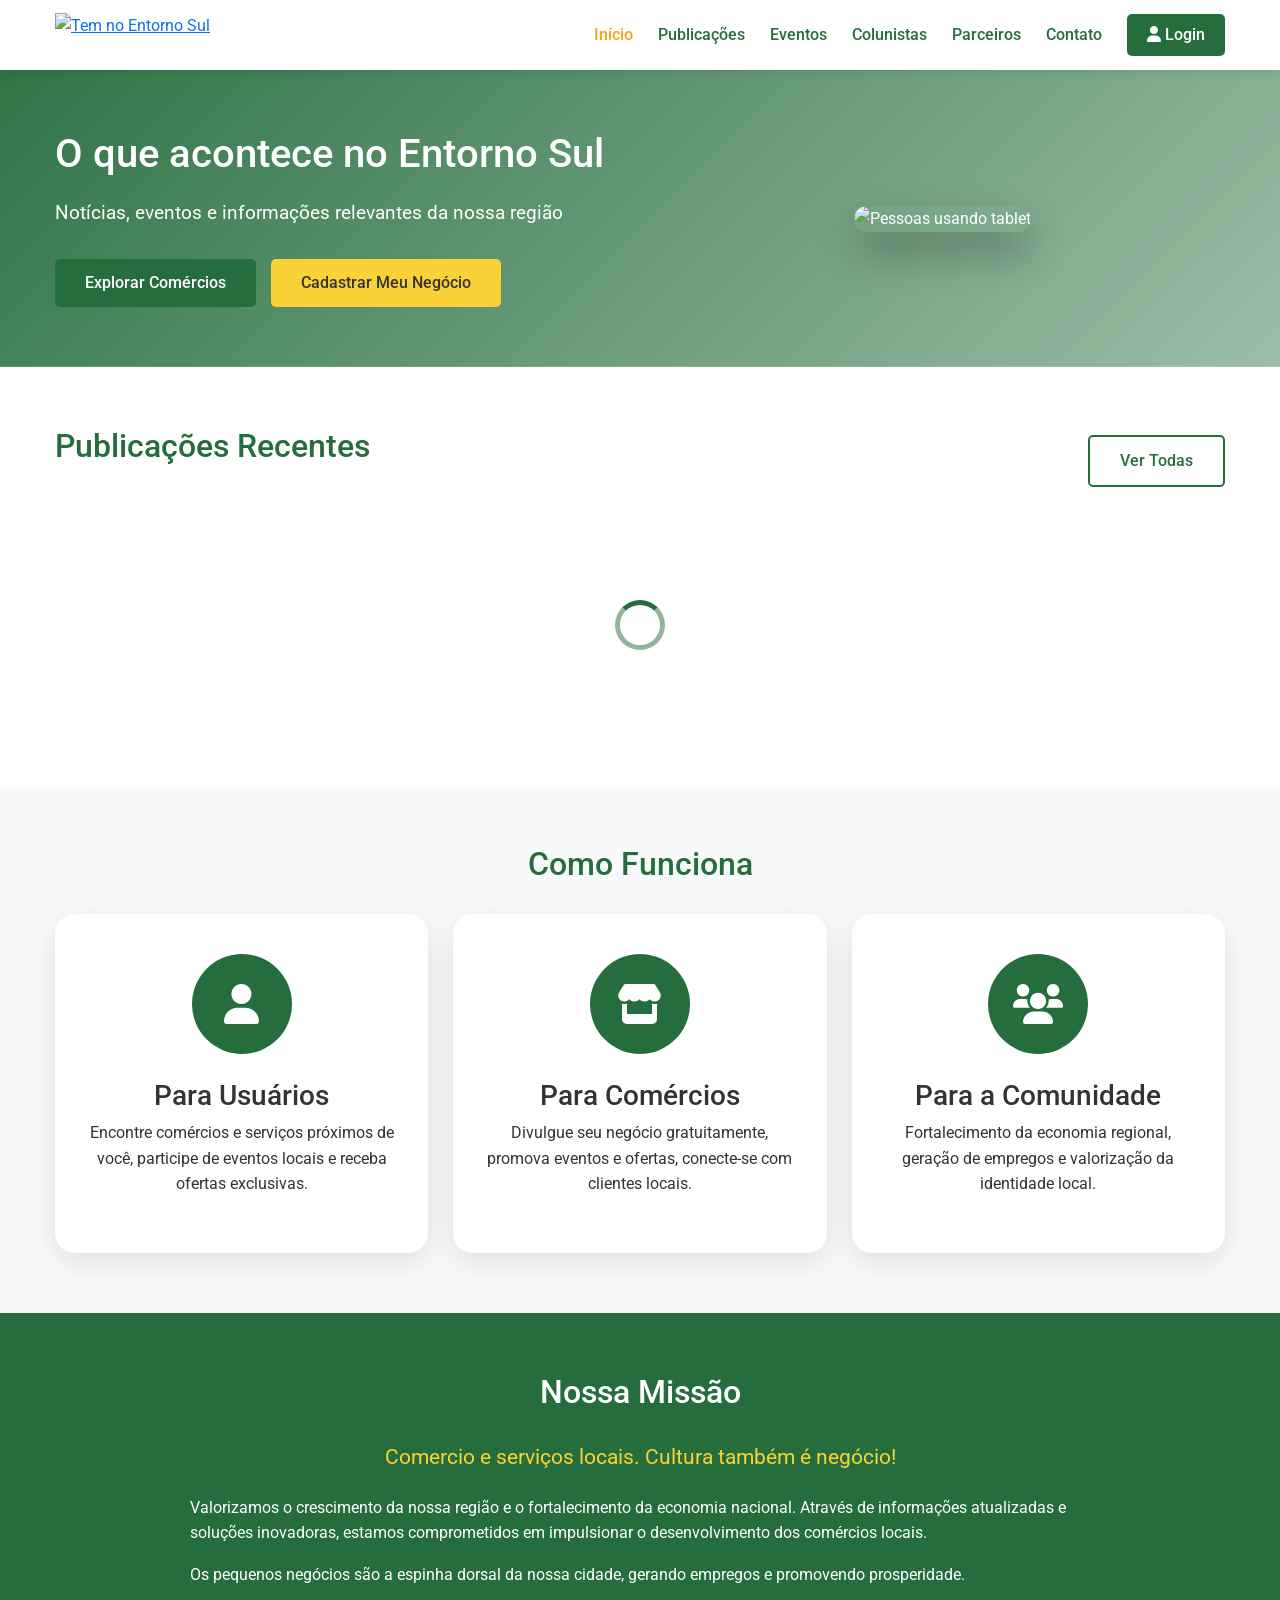
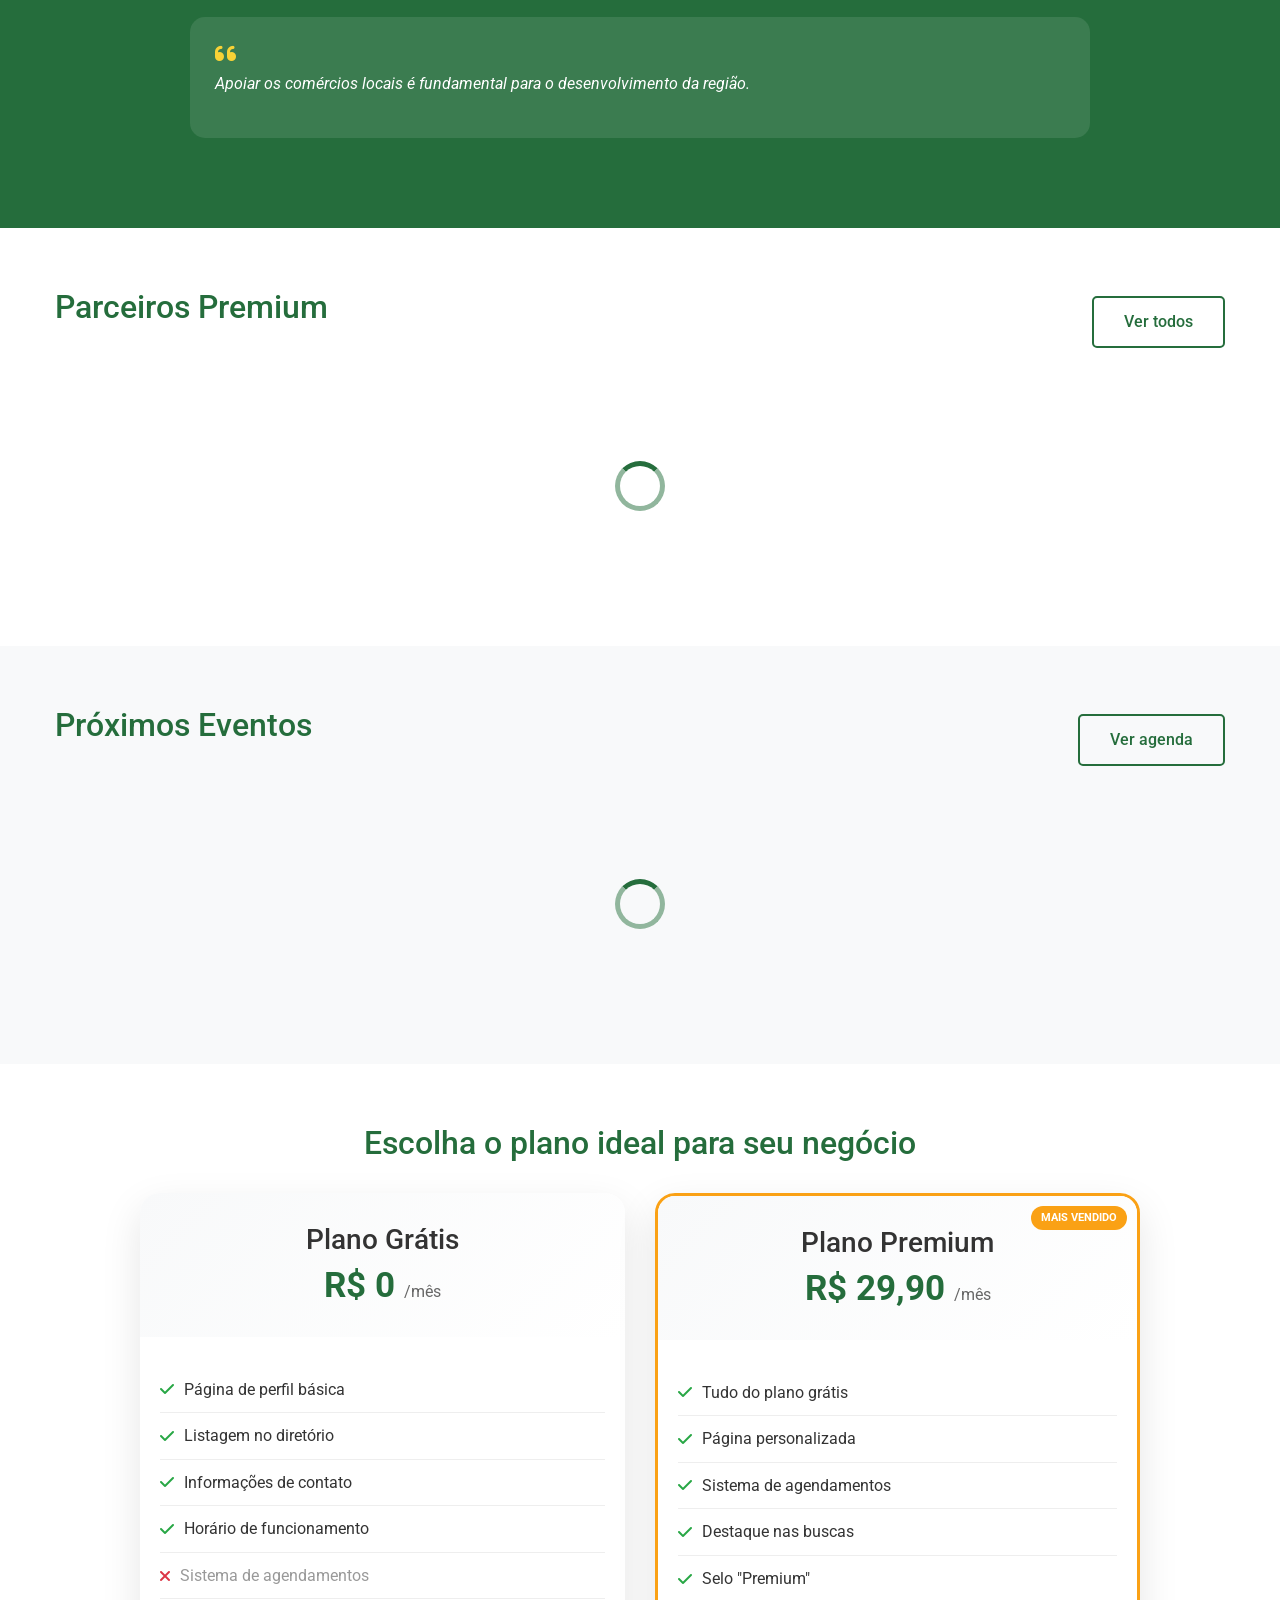
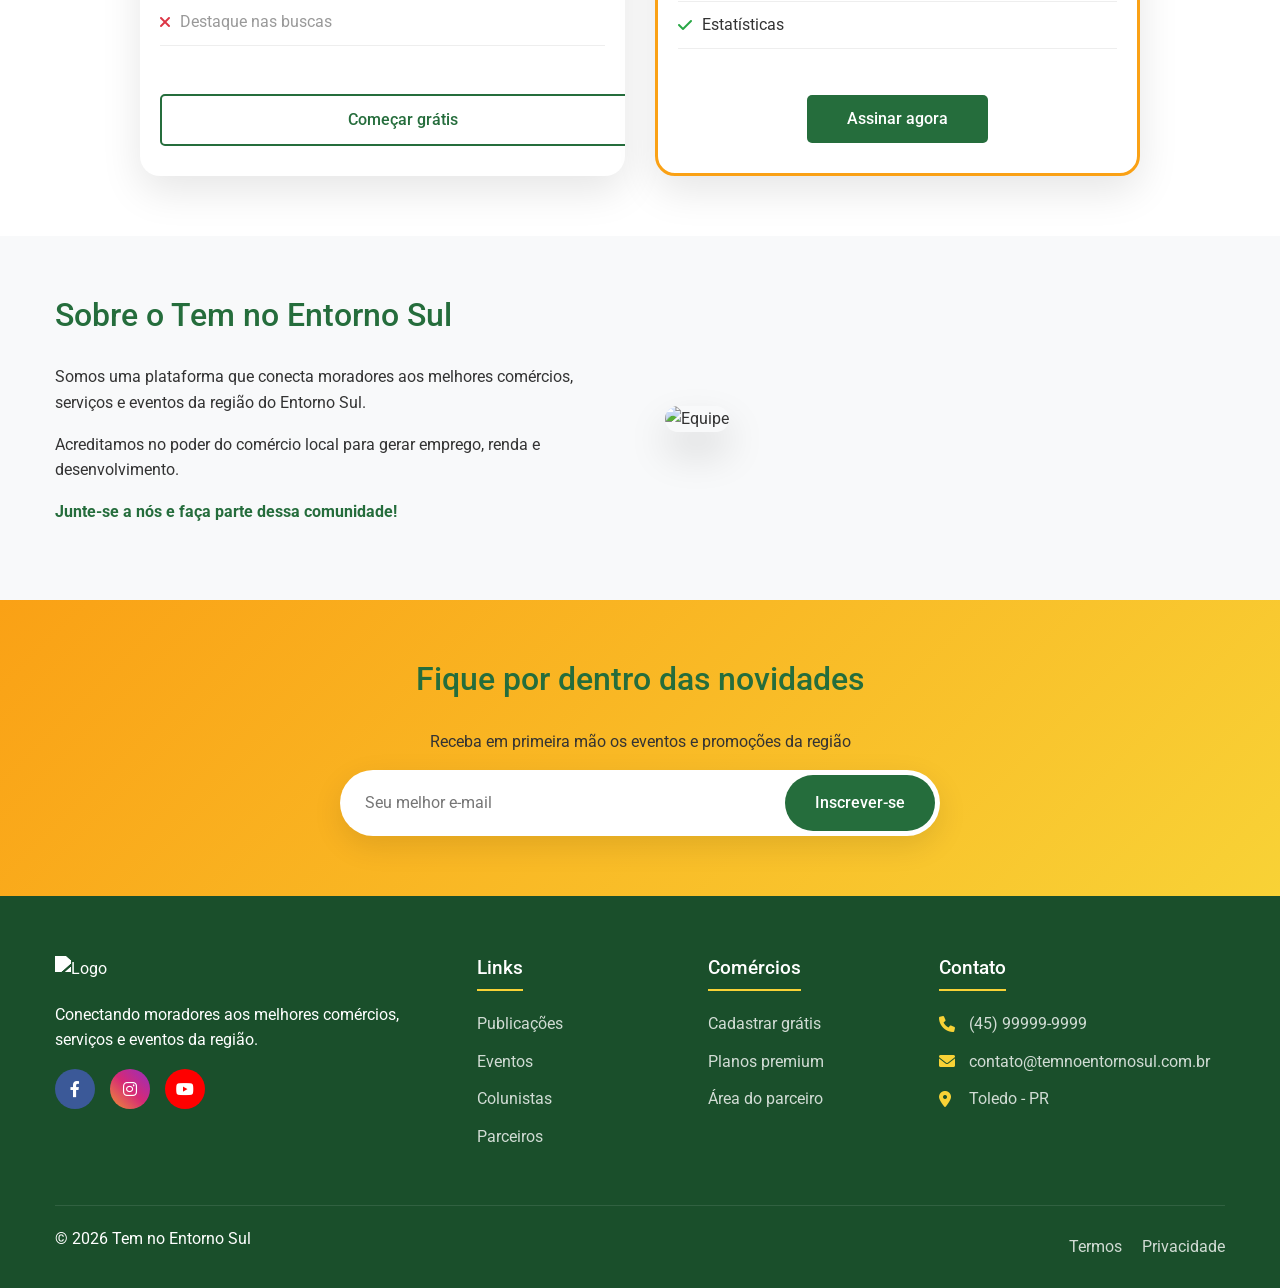
==== commit 09c31722: "Add files via upload" ====
--- a/index.html
+++ b/index.html
@@ -28,7 +28,7 @@
     <!-- Google Fonts -->
     <link href="https://fonts.googleapis.com/css2?family=Roboto:wght@300;400;500;700;900&display=swap" rel="stylesheet">
     
-    <!-- Supabase JS (carregar primeiro) -->
+    <!-- Supabase JS -->
     <script src="https://cdn.jsdelivr.net/npm/@supabase/supabase-js@2"></script>
     
     <style>
@@ -373,6 +373,12 @@
             height: 100%;
             display: flex;
             flex-direction: column;
+            cursor: pointer;
+        }
+        
+        .card:hover {
+            transform: translateY(-5px);
+            box-shadow: 0 15px 30px rgba(0,0,0,0.15);
         }
         
         .card-image {
@@ -394,6 +400,10 @@
         .card-title a {
             color: var(--verde-escuro);
             text-decoration: none;
+        }
+        
+        .card-title a:hover {
+            color: var(--laranja);
         }
         
         .card-meta {
@@ -420,6 +430,7 @@
         
         .parceiro-card:hover {
             transform: translateY(-5px);
+            box-shadow: 0 15px 30px rgba(0,0,0,0.15);
         }
         
         .parceiro-card.premium {
@@ -480,6 +491,13 @@
             display: flex;
             margin-bottom: 20px;
             box-shadow: 0 5px 15px rgba(0,0,0,0.1);
+            transition: transform 0.3s ease;
+            cursor: pointer;
+        }
+        
+        .evento-card:hover {
+            transform: translateX(5px);
+            box-shadow: 0 15px 30px rgba(0,0,0,0.15);
         }
         
         .evento-data {
@@ -523,6 +541,11 @@
             color: #666;
             font-size: 0.9rem;
             flex-wrap: wrap;
+        }
+        
+        .evento-meta i {
+            margin-right: 5px;
+            color: var(--laranja);
         }
         
         /* FUNCIONA CARD */
@@ -535,6 +558,12 @@
             height: 100%;
             display: flex;
             flex-direction: column;
+            transition: transform 0.3s ease;
+        }
+        
+        .funciona-card:hover {
+            transform: translateY(-10px);
+            box-shadow: 0 20px 40px rgba(0,0,0,0.15);
         }
         
         .funciona-icon {
@@ -548,6 +577,11 @@
             justify-content: center;
             margin: 0 auto 25px;
             font-size: 40px;
+            transition: transform 0.3s ease;
+        }
+        
+        .funciona-card:hover .funciona-icon {
+            transform: scale(1.1);
         }
         
         /* PLANO CARD */
@@ -560,6 +594,12 @@
             display: flex;
             flex-direction: column;
             position: relative;
+            transition: transform 0.3s ease;
+        }
+        
+        .plano-card:hover {
+            transform: translateY(-10px);
+            box-shadow: 0 25px 50px rgba(0,0,0,0.2);
         }
         
         .plano-card.premium {
@@ -623,6 +663,11 @@
             width: 100%;
             border-radius: 20px;
             box-shadow: 0 20px 40px rgba(0,0,0,0.15);
+            transition: transform 0.3s ease;
+        }
+        
+        .sobre-imagem img:hover {
+            transform: scale(1.02);
         }
         
         /* NEWSLETTER */
@@ -741,6 +786,7 @@
         
         .footer-links a:hover {
             color: var(--amarelo);
+            padding-left: 5px;
         }
         
         .footer-contato li {
@@ -776,7 +822,19 @@
             text-decoration: none;
         }
         
+        .footer-extra a:hover {
+            color: var(--amarelo);
+        }
+        
         /* LOADING */
+        .loading {
+            display: flex;
+            justify-content: center;
+            align-items: center;
+            min-height: 200px;
+            grid-column: 1 / -1;
+        }
+        
         .loading-spinner {
             width: 50px;
             height: 50px;
@@ -784,7 +842,6 @@
             border-top-color: var(--verde-escuro);
             border-radius: 50%;
             animation: spin 1s linear infinite;
-            margin: 20px auto;
         }
         
         @keyframes spin {
@@ -812,6 +869,57 @@
             padding: 25px;
             border-radius: 15px;
             margin: 30px 0;
+        }
+        
+        /* NO-RESULTS */
+        .no-results {
+            grid-column: 1 / -1;
+            text-align: center;
+            padding: 40px 20px;
+            color: var(--cinza-texto);
+        }
+        
+        /* TOAST */
+        .toast-notification {
+            position: fixed;
+            bottom: 30px;
+            right: 30px;
+            background: var(--verde-escuro);
+            color: var(--branco);
+            padding: 15px 25px;
+            border-radius: 10px;
+            box-shadow: 0 5px 15px rgba(0,0,0,0.3);
+            z-index: 9999;
+            animation: slideIn 0.3s ease;
+            display: flex;
+            align-items: center;
+            gap: 10px;
+        }
+        
+        .toast-notification.error {
+            background: #dc3545;
+        }
+        
+        @keyframes slideIn {
+            from {
+                transform: translateX(100%);
+                opacity: 0;
+            }
+            to {
+                transform: translateX(0);
+                opacity: 1;
+            }
+        }
+        
+        @keyframes slideOut {
+            from {
+                transform: translateX(0);
+                opacity: 1;
+            }
+            to {
+                transform: translateX(100%);
+                opacity: 0;
+            }
         }
         
         /* MEDIA QUERIES */
@@ -1012,7 +1120,9 @@
                     <a href="./publicacoes.html" class="btn btn-outline">Ver Todas</a>
                 </div>
                 <div id="publicacoes-destaque" class="destaque-grid">
-                    <!-- Cards serão carregados via JavaScript -->
+                    <div class="loading">
+                        <div class="loading-spinner"></div>
+                    </div>
                 </div>
             </div>
         </section>
@@ -1065,15 +1175,17 @@
             </div>
         </section>
 
-        <!-- PARCEIROS EM DESTAQUE -->
+        <!-- PARCEIROS PREMIUM (AGORA ALEATÓRIO) -->
         <section class="parceiros-destaque">
             <div class="container">
                 <div class="section-header">
-                    <h2>Parceiros em Destaque</h2>
+                    <h2>Parceiros Premium</h2>
                     <a href="./parceiros.html" class="btn btn-outline">Ver todos</a>
                 </div>
                 <div id="parceiros-destaque" class="parceiros-grid">
-                    <!-- Cards serão carregados via JavaScript -->
+                    <div class="loading">
+                        <div class="loading-spinner"></div>
+                    </div>
                 </div>
             </div>
         </section>
@@ -1086,7 +1198,9 @@
                     <a href="./eventos.html" class="btn btn-outline">Ver agenda</a>
                 </div>
                 <div id="eventos-lista">
-                    <!-- Eventos serão carregados via JavaScript -->
+                    <div class="loading">
+                        <div class="loading-spinner"></div>
+                    </div>
                 </div>
             </div>
         </section>
@@ -1132,7 +1246,9 @@
                             <li><i class="fas fa-check"></i> Selo "Premium"</li>
                             <li><i class="fas fa-check"></i> Estatísticas</li>
                         </ul>
-                        <a href="./cadastro.html?plano=premium" class="btn btn-primary btn-block" style="margin: 0 20px 30px;">Assinar agora</a>
+                        <div style="text-align: center; margin: 0 20px 30px;">
+                            <a href="./cadastro.html?plano=premium" class="btn btn-primary" style="display: inline-block; padding: 12px 40px;">Assinar agora</a>
+                        </div>
                     </div>
                 </div>
             </div>
@@ -1164,7 +1280,7 @@
                     <p>Receba em primeira mão os eventos e promoções da região</p>
                     <form id="newsletterForm" class="newsletter-form">
                         <div class="form-group">
-                            <input type="email" placeholder="Seu melhor e-mail" required>
+                            <input type="email" id="newsletterEmail" placeholder="Seu melhor e-mail" required>
                             <button type="submit" class="btn btn-primary">Inscrever-se</button>
                         </div>
                     </form>
@@ -1235,206 +1351,296 @@
     <!-- Scripts -->
     <script>
         // =====================================================
-        // CONFIGURAÇÃO DO SUPABASE (feita antes de tudo)
+        // CONFIGURAÇÃO DO SUPABASE
         // =====================================================
-        const SUPABASE_URL = 'https://seu-projeto.supabase.co'; // Substitua pela URL do seu projeto
-        const SUPABASE_ANON_KEY = 'sua-chave-anonima'; // Substitua pela sua chave
-        
-        // Criar cliente Supabase global
-        const supabaseClient = window.supabase.createClient(SUPABASE_URL, SUPABASE_ANON_KEY, {
-            auth: {
-                autoRefreshToken: true,
-                persistSession: true
-            }
-        });
-
-        // =====================================================
-        // MENU HAMBURGUER - CORRIGIDO
-        // =====================================================
-        document.addEventListener('DOMContentLoaded', function() {
-            console.log('DOM carregado - inicializando menu');
-            
-            const menuToggle = document.getElementById('menuToggle');
-            const menuMobile = document.getElementById('menuMobile');
-            
-            if (menuToggle && menuMobile) {
-                console.log('Elementos do menu encontrados');
+        (function() {
+            const SUPABASE_URL = 'https://flidbkfrfosuahgphiza.supabase.co';
+            const SUPABASE_ANON_KEY = 'sb_publishable_mCBYSpZc45Pw345wZ1coEA_rYL61Ea8';
+            
+            const supabase = window.supabase.createClient(SUPABASE_URL, SUPABASE_ANON_KEY);
+
+            // =====================================================
+            // UTILITÁRIOS
+            // =====================================================
+            function mostrarToast(mensagem, tipo = 'sucesso') {
+                const toast = document.createElement('div');
+                toast.className = `toast-notification ${tipo === 'sucesso' ? '' : 'error'}`;
+                toast.innerHTML = `<i class="fas ${tipo === 'sucesso' ? 'fa-check-circle' : 'fa-exclamation-circle'}"></i> ${mensagem}`;
+                document.body.appendChild(toast);
                 
-                // Toggle do menu ao clicar no hamburguer
-                menuToggle.addEventListener('click', function(e) {
+                setTimeout(() => {
+                    toast.style.animation = 'slideOut 0.3s ease';
+                    setTimeout(() => toast.remove(), 300);
+                }, 3000);
+            }
+
+            function formatarData(data) {
+                if (!data) return '';
+                const d = new Date(data);
+                return d.toLocaleDateString('pt-BR');
+            }
+
+            function getMesAbreviado(numero) {
+                const meses = ['JAN', 'FEV', 'MAR', 'ABR', 'MAI', 'JUN', 'JUL', 'AGO', 'SET', 'OUT', 'NOV', 'DEZ'];
+                return meses[numero - 1];
+            }
+
+            // =====================================================
+            // MENU HAMBURGUER
+            // =====================================================
+            function initMenu() {
+                const menuToggle = document.getElementById('menuToggle');
+                const menuMobile = document.getElementById('menuMobile');
+                
+                if (menuToggle && menuMobile) {
+                    menuToggle.addEventListener('click', function(e) {
+                        e.preventDefault();
+                        e.stopPropagation();
+                        
+                        this.classList.toggle('active');
+                        menuMobile.classList.toggle('active');
+                        
+                        document.body.style.overflow = menuMobile.classList.contains('active') ? 'hidden' : '';
+                    });
+                    
+                    const menuLinks = menuMobile.querySelectorAll('a');
+                    menuLinks.forEach(link => {
+                        link.addEventListener('click', function() {
+                            menuToggle.classList.remove('active');
+                            menuMobile.classList.remove('active');
+                            document.body.style.overflow = '';
+                        });
+                    });
+                }
+            }
+
+            // =====================================================
+            // FUNÇÃO PARA ABRIR PUBLICAÇÃO
+            // =====================================================
+            window.abrirPublicacao = function(id) {
+                sessionStorage.setItem('publicacaoParaAbrir', id);
+                window.location.href = './publicacoes.html';
+            };
+
+            // =====================================================
+            // CARREGAR PUBLICAÇÕES RECENTES
+            // =====================================================
+            async function carregarPublicacoes() {
+                const container = document.getElementById('publicacoes-destaque');
+                
+                try {
+                    const { data, error } = await supabase
+                        .from('publicacoes')
+                        .select(`
+                            id,
+                            titulo,
+                            subtitulo,
+                            conteudo,
+                            imagem_destaque,
+                            published_at,
+                            colunistas (
+                                nome,
+                                foto_url
+                            )
+                        `)
+                        .eq('status', 'publicado')
+                        .order('published_at', { ascending: false })
+                        .limit(3);
+                    
+                    if (error) throw error;
+                    
+                    if (!data || data.length === 0) {
+                        container.innerHTML = '<p class="no-results">Nenhuma publicação encontrada.</p>';
+                        return;
+                    }
+                    
+                    container.innerHTML = data.map(pub => `
+                        <div class="card" onclick="abrirPublicacao('${pub.id}')">
+                            <img src="${pub.imagem_destaque || 'https://images.unsplash.com/photo-1499750310107-5fef28a66643?w=400'}" 
+                                 alt="${pub.titulo}" 
+                                 class="card-image" 
+                                 loading="lazy"
+                                 onerror="this.src='https://images.unsplash.com/photo-1499750310107-5fef28a66643?w=400'">
+                            <div class="card-content">
+                                <h3 class="card-title">
+                                    <a href="#" onclick="event.preventDefault(); abrirPublicacao('${pub.id}'); return false;">${pub.titulo}</a>
+                                </h3>
+                                <p class="card-text">${pub.subtitulo || (pub.conteudo ? pub.conteudo.substring(0, 100) + '...' : '')}</p>
+                                <div class="card-meta">
+                                    <small><i class="far fa-calendar"></i> ${formatarData(pub.published_at)}</small>
+                                    <small><i class="far fa-user"></i> ${pub.colunistas?.nome || 'Autor'}</small>
+                                </div>
+                            </div>
+                        </div>
+                    `).join('');
+                    
+                } catch (error) {
+                    console.error('Erro ao carregar publicações:', error);
+                    container.innerHTML = '<p class="no-results">Erro ao carregar publicações.</p>';
+                }
+            }
+
+            // =====================================================
+            // CARREGAR PARCEIROS PREMIUM (AGORA ALEATÓRIO)
+            // =====================================================
+            async function carregarParceiros() {
+                const container = document.getElementById('parceiros-destaque');
+                
+                try {
+                    // Buscar todos os parceiros premium ativos
+                    const { data, error } = await supabase
+                        .from('parceiros')
+                        .select('*')
+                        .eq('status', 'ativo')
+                        .eq('plano', 'premium');
+                    
+                    if (error) throw error;
+                    
+                    if (!data || data.length === 0) {
+                        container.innerHTML = '<p class="no-results">Nenhum parceiro premium encontrado.</p>';
+                        return;
+                    }
+                    
+                    // Embaralhar aleatoriamente
+                    const shuffled = [...data].sort(() => Math.random() - 0.5);
+                    
+                    // Pegar apenas os 4 primeiros (ou menos se tiver menos de 4)
+                    const selected = shuffled.slice(0, 4);
+                    
+                    container.innerHTML = selected.map(p => `
+                        <div class="parceiro-card premium">
+                            <span class="badge-premium">Premium</span>
+                            <img src="${p.logo_url || 'https://images.unsplash.com/photo-1517248135467-4c7edcad34c4?w=200'}" 
+                                 alt="${p.nome_fantasia}" 
+                                 class="parceiro-logo" 
+                                 loading="lazy"
+                                 onerror="this.src='https://images.unsplash.com/photo-1517248135467-4c7edcad34c4?w=200'">
+                            <h3 class="parceiro-nome">
+                                <a href="./perfil-parceiro.html?id=${p.id}">${p.nome_fantasia}</a>
+                            </h3>
+                            <p class="parceiro-descricao">${p.descricao_curta || 'Conheça nossos produtos e serviços.'}</p>
+                            <div class="parceiro-contato">
+                                ${p.whatsapp ? `
+                                    <a href="https://wa.me/${p.whatsapp.replace(/\D/g, '')}" target="_blank" class="btn btn-small btn-success">
+                                        <i class="fab fa-whatsapp"></i>
+                                    </a>
+                                ` : ''}
+                                <a href="./perfil-parceiro.html?id=${p.id}" class="btn btn-small btn-outline">
+                                    Ver perfil
+                                </a>
+                            </div>
+                        </div>
+                    `).join('');
+                    
+                } catch (error) {
+                    console.error('Erro ao carregar parceiros:', error);
+                    container.innerHTML = '<p class="no-results">Erro ao carregar parceiros.</p>';
+                }
+            }
+
+            // =====================================================
+            // CARREGAR PRÓXIMOS EVENTOS
+            // =====================================================
+            async function carregarEventos() {
+                const container = document.getElementById('eventos-lista');
+                const hoje = new Date().toISOString().split('T')[0];
+                
+                try {
+                    const { data, error } = await supabase
+                        .from('eventos')
+                        .select('*')
+                        .gte('data_evento', hoje)
+                        .order('data_evento', { ascending: true })
+                        .limit(2);
+                    
+                    if (error) throw error;
+                    
+                    if (!data || data.length === 0) {
+                        container.innerHTML = '<p class="no-results">Nenhum evento próximo.</p>';
+                        return;
+                    }
+                    
+                    container.innerHTML = data.map(evento => {
+                        const data = new Date(evento.data_evento);
+                        return `
+                            <div class="evento-card" onclick="window.location.href='./eventos.html?id=${evento.id}'">
+                                <div class="evento-data">
+                                    <span class="dia">${data.getDate()}</span>
+                                    <span class="mes">${getMesAbreviado(data.getMonth() + 1)}</span>
+                                </div>
+                                <div class="evento-info">
+                                    <h3>${evento.titulo}</h3>
+                                    <p>${evento.descricao.substring(0, 100)}${evento.descricao.length > 100 ? '...' : ''}</p>
+                                    <div class="evento-meta">
+                                        <span><i class="fas fa-map-marker-alt"></i> ${evento.local || evento.cidade || 'Local a definir'}</span>
+                                        ${evento.horario ? `<span><i class="far fa-clock"></i> ${evento.horario}</span>` : ''}
+                                    </div>
+                                    <a href="./eventos.html?id=${evento.id}" class="btn btn-outline btn-small">Saiba mais</a>
+                                </div>
+                            </div>
+                        `;
+                    }).join('');
+                    
+                } catch (error) {
+                    console.error('Erro ao carregar eventos:', error);
+                    container.innerHTML = '<p class="no-results">Erro ao carregar eventos.</p>';
+                }
+            }
+
+            // =====================================================
+            // NEWSLETTER COM SUPABASE
+            // =====================================================
+            async function initNewsletter() {
+                const form = document.getElementById('newsletterForm');
+                
+                form.addEventListener('submit', async (e) => {
                     e.preventDefault();
-                    e.stopPropagation();
-                    
-                    console.log('Menu toggle clicado');
-                    
-                    this.classList.toggle('active');
-                    menuMobile.classList.toggle('active');
-                    
-                    // Impedir scroll do body
-                    if (menuMobile.classList.contains('active')) {
-                        document.body.style.overflow = 'hidden';
-                    } else {
-                        document.body.style.overflow = '';
+                    
+                    const email = document.getElementById('newsletterEmail').value;
+                    const btn = form.querySelector('button[type="submit"]');
+                    const originalText = btn.innerHTML;
+                    
+                    btn.disabled = true;
+                    btn.innerHTML = '<i class="fas fa-spinner fa-spin"></i> Enviando...';
+                    
+                    try {
+                        const { error } = await supabase
+                            .from('newsletter')
+                            .insert([{ email: email }]);
+                        
+                        if (error) {
+                            if (error.code === '23505') {
+                                mostrarToast('Este e-mail já está cadastrado!', 'error');
+                            } else {
+                                throw error;
+                            }
+                        } else {
+                            mostrarToast('Inscrição realizada com sucesso!');
+                            form.reset();
+                        }
+                        
+                    } catch (error) {
+                        console.error('Erro na newsletter:', error);
+                        mostrarToast('Erro ao realizar inscrição', 'error');
+                    } finally {
+                        btn.disabled = false;
+                        btn.innerHTML = originalText;
                     }
                 });
-                
-                // Fechar ao clicar em links
-                const menuLinks = menuMobile.querySelectorAll('a');
-                menuLinks.forEach(link => {
-                    link.addEventListener('click', function() {
-                        menuToggle.classList.remove('active');
-                        menuMobile.classList.remove('active');
-                        document.body.style.overflow = '';
-                    });
-                });
-                
-                // Fechar ao clicar fora
-                document.addEventListener('click', function(e) {
-                    if (!menuToggle.contains(e.target) && !menuMobile.contains(e.target)) {
-                        menuToggle.classList.remove('active');
-                        menuMobile.classList.remove('active');
-                        document.body.style.overflow = '';
-                    }
-                });
-            } else {
-                console.error('Elementos do menu NÃO encontrados');
-            }
-            
+            }
+
             // =====================================================
-            // CARREGAR DADOS DE EXEMPLO
+            // INICIALIZAÇÃO
             // =====================================================
-            
-            // Publicações
-            const pubContainer = document.getElementById('publicacoes-destaque');
-            if (pubContainer) {
-                pubContainer.innerHTML = `
-                    <div class="card">
-                        <img src="https://images.unsplash.com/photo-1499750310107-5fef28a66643?w=400" alt="Publicação" class="card-image" loading="lazy">
-                        <div class="card-content">
-                            <h3 class="card-title"><a href="#">Como fortalecer o comércio local</a></h3>
-                            <p class="card-text">Dicas práticas para pequenos negócios se destacarem...</p>
-                            <div class="card-meta">
-                                <small><i class="far fa-calendar"></i> 15/03/2026</small>
-                                <small><i class="far fa-user"></i> João Silva</small>
-                            </div>
-                        </div>
-                    </div>
-                    <div class="card">
-                        <img src="https://images.unsplash.com/photo-1517248135467-4c7edcad34c4?w=400" alt="Publicação" class="card-image" loading="lazy">
-                        <div class="card-content">
-                            <h3 class="card-title"><a href="#">Eventos imperdíveis em março</a></h3>
-                            <p class="card-text">Confira a agenda completa de eventos na região...</p>
-                            <div class="card-meta">
-                                <small><i class="far fa-calendar"></i> 10/03/2026</small>
-                                <small><i class="far fa-user"></i> Maria Santos</small>
-                            </div>
-                        </div>
-                    </div>
-                    <div class="card">
-                        <img src="https://images.unsplash.com/photo-1509440159596-0249088772ff?w=400" alt="Publicação" class="card-image" loading="lazy">
-                        <div class="card-content">
-                            <h3 class="card-title"><a href="#">Novos parceiros chegando</a></h3>
-                            <p class="card-text">Conheça os novos comércios que estão se juntando...</p>
-                            <div class="card-meta">
-                                <small><i class="far fa-calendar"></i> 05/03/2026</small>
-                                <small><i class="far fa-user"></i> Admin</small>
-                            </div>
-                        </div>
-                    </div>
-                `;
-            }
-            
-            // Parceiros
-            const parcContainer = document.getElementById('parceiros-destaque');
-            if (parcContainer) {
-                parcContainer.innerHTML = `
-                    <div class="parceiro-card premium">
-                        <span class="badge-premium">Premium</span>
-                        <img src="https://images.unsplash.com/photo-1517248135467-4c7edcad34c4?w=200" alt="Restaurante" class="parceiro-logo" loading="lazy">
-                        <h3 class="parceiro-nome"><a href="#">Restaurante Sabor Caseiro</a></h3>
-                        <p class="parceiro-descricao">Comida caseira com qualidade</p>
-                        <div class="parceiro-contato">
-                            <a href="#" class="btn btn-small btn-success"><i class="fab fa-whatsapp"></i></a>
-                            <a href="#" class="btn btn-small btn-outline">Perfil</a>
-                        </div>
-                    </div>
-                    <div class="parceiro-card">
-                        <img src="https://images.unsplash.com/photo-1621605815971-fbc98d665033?w=200" alt="Barbearia" class="parceiro-logo" loading="lazy">
-                        <h3 class="parceiro-nome"><a href="#">Barbearia Estilo</a></h3>
-                        <p class="parceiro-descricao">Corte e barba com estilo</p>
-                        <div class="parceiro-contato">
-                            <a href="#" class="btn btn-small btn-success"><i class="fab fa-whatsapp"></i></a>
-                            <a href="#" class="btn btn-small btn-outline">Perfil</a>
-                        </div>
-                    </div>
-                    <div class="parceiro-card">
-                        <img src="https://images.unsplash.com/photo-1509440159596-0249088772ff?w=200" alt="Padaria" class="parceiro-logo" loading="lazy">
-                        <h3 class="parceiro-nome"><a href="#">Padaria Pão Quente</a></h3>
-                        <p class="parceiro-descricao">Pães e doces fresquinhos</p>
-                        <div class="parceiro-contato">
-                            <a href="#" class="btn btn-small btn-success"><i class="fab fa-whatsapp"></i></a>
-                            <a href="#" class="btn btn-small btn-outline">Perfil</a>
-                        </div>
-                    </div>
-                    <div class="parceiro-card">
-                        <img src="https://images.unsplash.com/photo-1559925393-8be0ec4767c8?w=200" alt="Academia" class="parceiro-logo" loading="lazy">
-                        <h3 class="parceiro-nome"><a href="#">Academia Corpo em Ação</a></h3>
-                        <p class="parceiro-descricao">Saúde e bem-estar</p>
-                        <div class="parceiro-contato">
-                            <a href="#" class="btn btn-small btn-success"><i class="fab fa-whatsapp"></i></a>
-                            <a href="#" class="btn btn-small btn-outline">Perfil</a>
-                        </div>
-                    </div>
-                `;
-            }
-            
-            // Eventos
-            const evContainer = document.getElementById('eventos-lista');
-            if (evContainer) {
-                evContainer.innerHTML = `
-                    <div class="evento-card">
-                        <div class="evento-data">
-                            <span class="dia">20</span>
-                            <span class="mes">MAR</span>
-                        </div>
-                        <div class="evento-info">
-                            <h3>Feira Gastronômica</h3>
-                            <p>Evento com os melhores food trucks da região...</p>
-                            <div class="evento-meta">
-                                <span><i class="fas fa-map-marker-alt"></i> Praça Central</span>
-                                <span><i class="far fa-clock"></i> 18:00</span>
-                            </div>
-                            <a href="#" class="btn btn-outline btn-small">Saiba mais</a>
-                        </div>
-                    </div>
-                    <div class="evento-card">
-                        <div class="evento-data">
-                            <span class="dia">25</span>
-                            <span class="mes">MAR</span>
-                        </div>
-                        <div class="evento-info">
-                            <h3>Show Sertanejo</h3>
-                            <p>Show com artistas locais...</p>
-                            <div class="evento-meta">
-                                <span><i class="fas fa-map-marker-alt"></i> Parque</span>
-                                <span><i class="far fa-clock"></i> 21:00</span>
-                            </div>
-                            <a href="#" class="btn btn-outline btn-small">Saiba mais</a>
-                        </div>
-                    </div>
-                `;
-            }
-            
-            // Newsletter
-            const newsletterForm = document.getElementById('newsletterForm');
-            if (newsletterForm) {
-                newsletterForm.addEventListener('submit', function(e) {
-                    e.preventDefault();
-                    alert('Inscrição realizada com sucesso!');
-                    this.reset();
-                });
-            }
-        });
+            document.addEventListener('DOMContentLoaded', () => {
+                initMenu();
+                carregarPublicacoes();
+                carregarParceiros(); // Agora é aleatório!
+                carregarEventos();
+                initNewsletter();
+            });
+
+        })();
     </script>
 </body>
 </html>
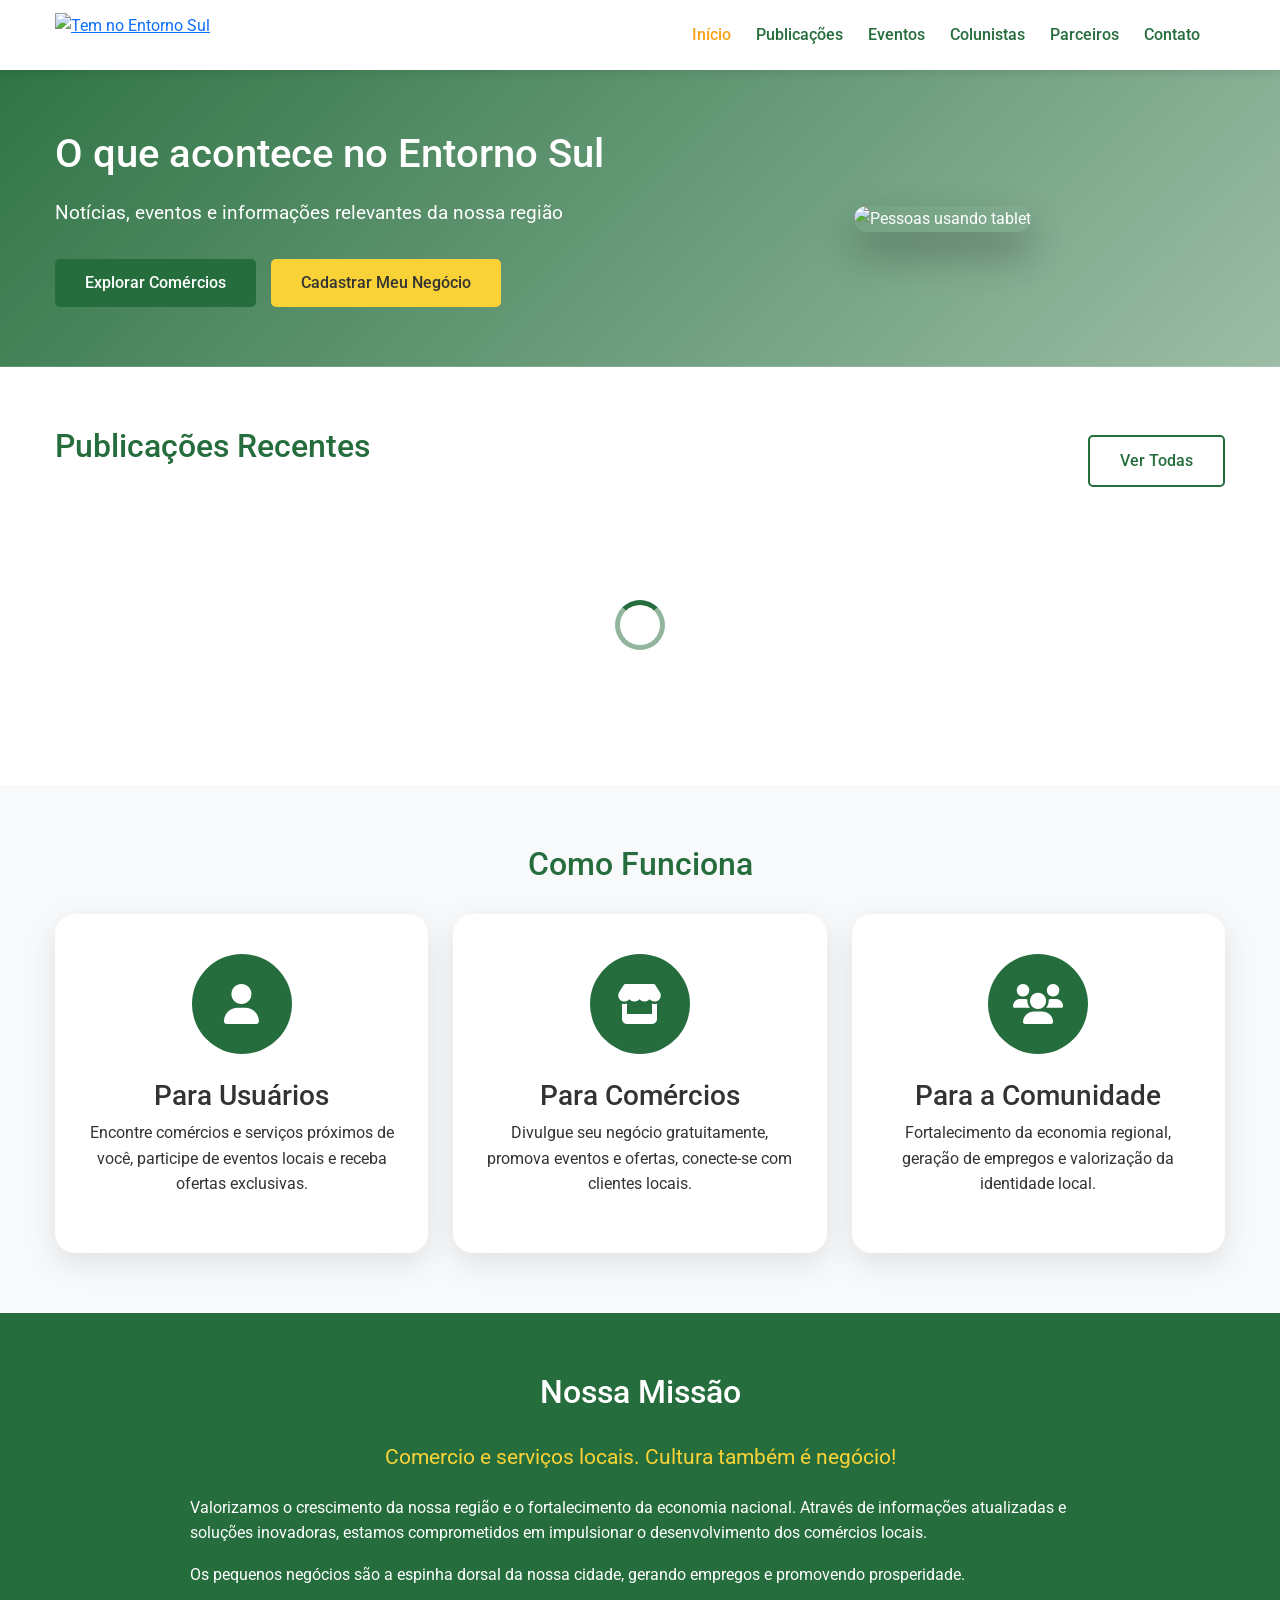
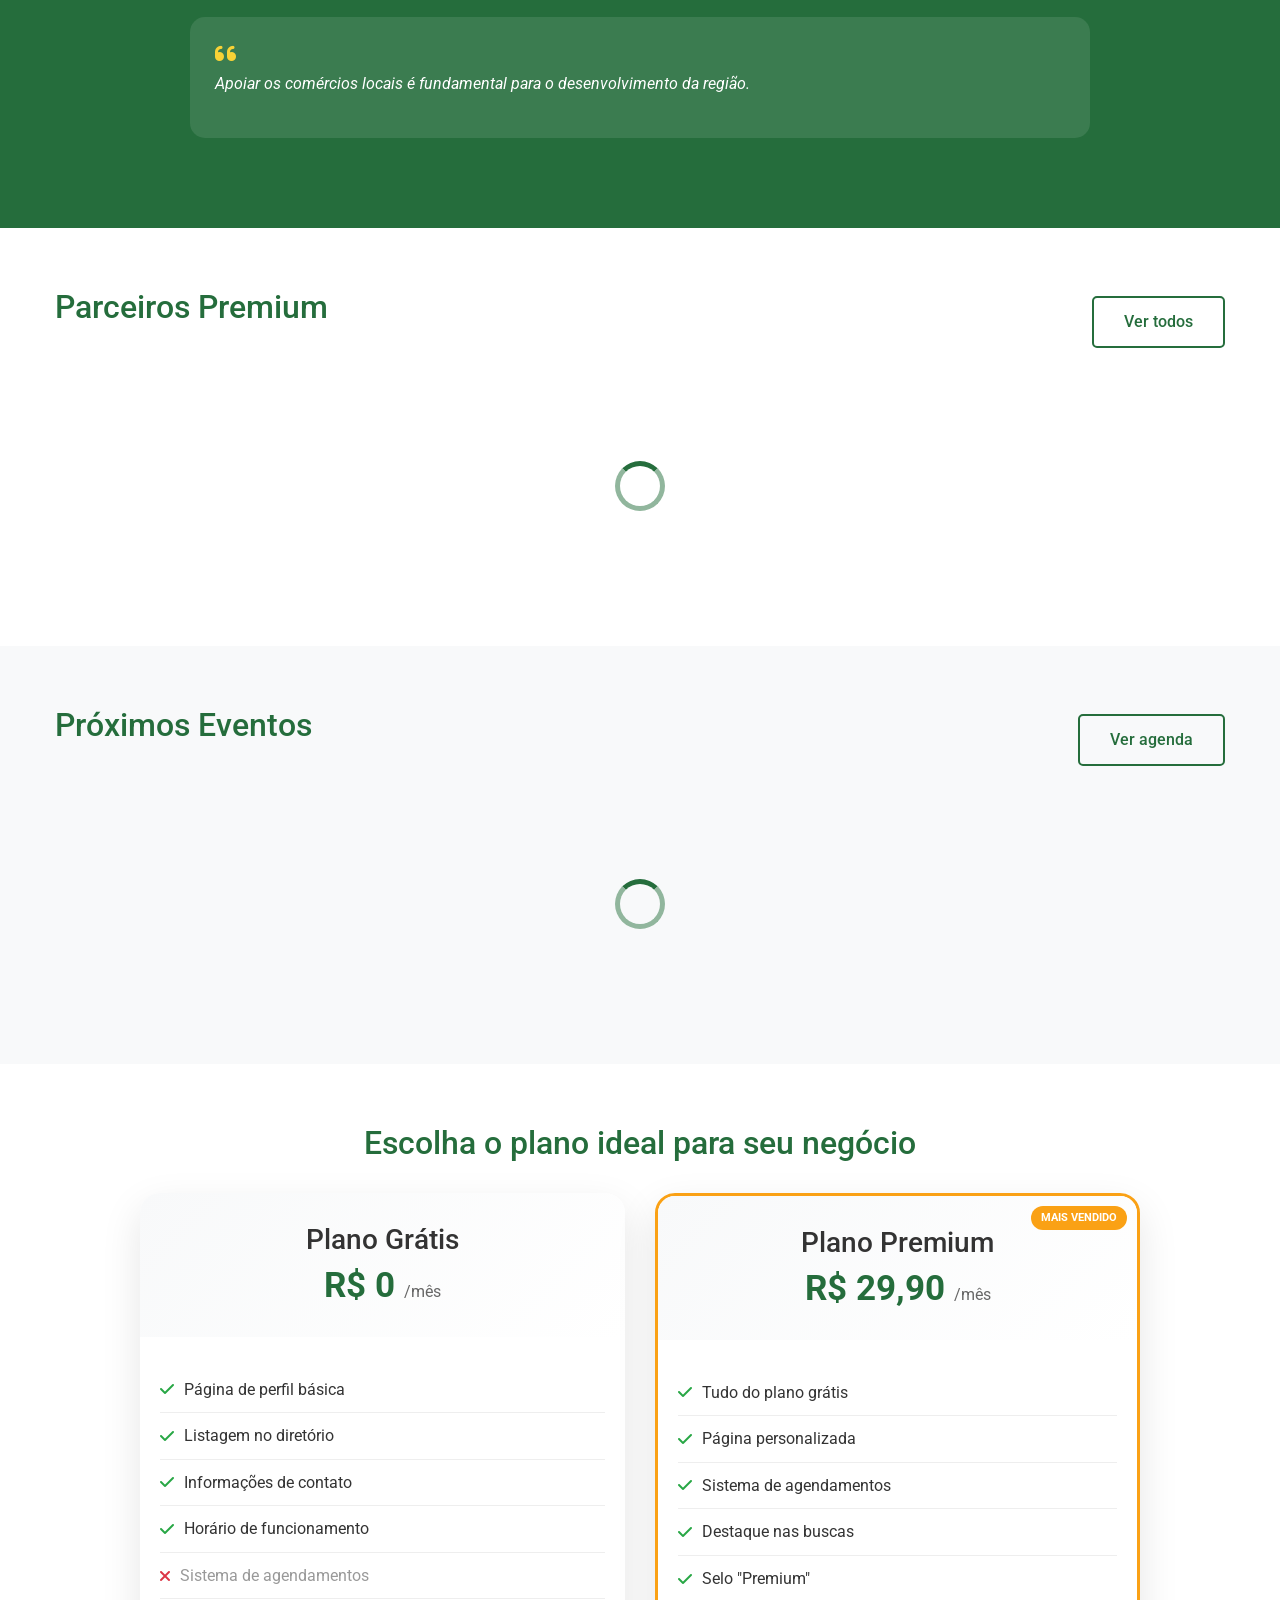
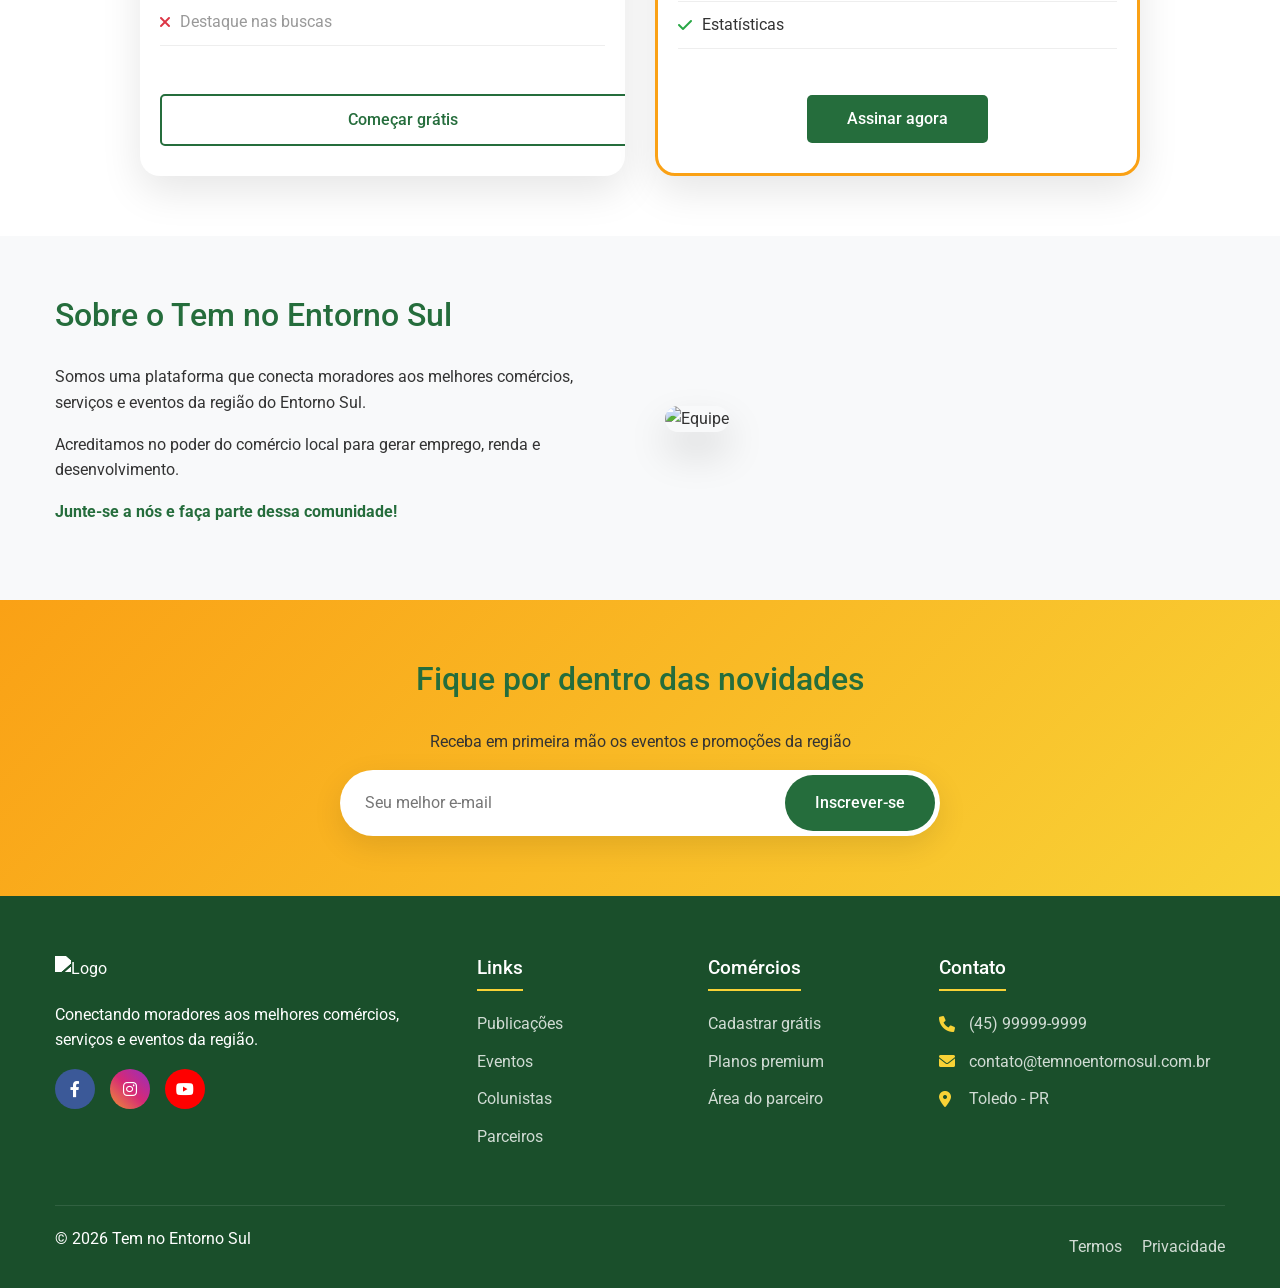
==== commit 0b4d829f: "Add files via upload" ====
--- a/index.html
+++ b/index.html
@@ -111,6 +111,7 @@
             color: var(--laranja);
         }
         
+        /* Botão Login */
         .btn-login {
             background: var(--verde-escuro);
             color: var(--branco) !important;
@@ -121,6 +122,71 @@
         
         .btn-login:hover {
             background: #1a4f2b;
+        }
+        
+        /* Menu Usuário Logado */
+        .user-menu {
+            position: relative;
+            display: flex;
+            align-items: center;
+            gap: 15px;
+            cursor: pointer;
+        }
+        
+        .user-avatar {
+            width: 40px;
+            height: 40px;
+            border-radius: 50%;
+            object-fit: cover;
+            border: 2px solid var(--verde-claro);
+        }
+        
+        .user-name {
+            color: var(--verde-escuro);
+            font-weight: 500;
+            font-size: 0.95rem;
+        }
+        
+        .user-dropdown {
+            position: absolute;
+            top: 50px;
+            right: 0;
+            background: var(--branco);
+            border-radius: 10px;
+            box-shadow: 0 5px 15px rgba(0,0,0,0.1);
+            min-width: 180px;
+            z-index: 100;
+            display: none;
+            overflow: hidden;
+        }
+        
+        .user-menu:hover .user-dropdown {
+            display: block;
+        }
+        
+        .user-dropdown a {
+            display: flex;
+            align-items: center;
+            gap: 10px;
+            padding: 12px 20px;
+            color: var(--cinza-escuro);
+            text-decoration: none;
+            transition: background 0.3s ease;
+            border-bottom: 1px solid var(--cinza-claro);
+        }
+        
+        .user-dropdown a:last-child {
+            border-bottom: none;
+        }
+        
+        .user-dropdown a:hover {
+            background: var(--cinza-claro);
+            color: var(--laranja);
+        }
+        
+        .user-dropdown i {
+            width: 20px;
+            color: var(--laranja);
         }
         
         /* MENU HAMBURGUER */
@@ -191,7 +257,8 @@
             border-bottom: none;
         }
         
-        .menu-mobile .btn-login {
+        .menu-mobile .btn-login,
+        .menu-mobile .btn-logout-mobile {
             display: inline-block;
             margin-top: 15px;
             padding: 12px 30px;
@@ -200,6 +267,32 @@
             border-radius: 5px;
             text-align: center;
             border-bottom: none;
+        }
+        
+        .menu-mobile .user-info-mobile {
+            display: flex;
+            align-items: center;
+            gap: 15px;
+            padding: 15px 0;
+            border-bottom: 1px solid var(--cinza-claro);
+            margin-bottom: 15px;
+        }
+        
+        .menu-mobile .user-avatar-mobile {
+            width: 50px;
+            height: 50px;
+            border-radius: 50%;
+            object-fit: cover;
+        }
+        
+        .menu-mobile .user-name-mobile {
+            font-weight: 600;
+            color: var(--verde-escuro);
+        }
+        
+        .menu-mobile .user-email-mobile {
+            font-size: 0.85rem;
+            color: var(--cinza-texto);
         }
         
         /* HERO SECTION */
@@ -1056,16 +1149,14 @@
             </div>
             
             <!-- Menu Desktop -->
-            <nav class="menu-desktop">
+            <nav class="menu-desktop" id="menuDesktop">
                 <a href="./index.html" class="active">Início</a>
                 <a href="./publicacoes.html">Publicações</a>
                 <a href="./eventos.html">Eventos</a>
                 <a href="./colunistas.html">Colunistas</a>
                 <a href="./parceiros.html">Parceiros</a>
                 <a href="./contato.html">Contato</a>
-                <a href="./admin/login.html" class="btn-login">
-                    <i class="fas fa-user"></i> Login
-                </a>
+                <div id="authButtonDesktop"></div>
             </nav>
             
             <!-- Menu Hamburguer -->
@@ -1077,15 +1168,14 @@
             
             <!-- Menu Mobile -->
             <div class="menu-mobile" id="menuMobile">
+                <div id="userInfoMobile"></div>
                 <a href="./index.html">Início</a>
                 <a href="./publicacoes.html">Publicações</a>
                 <a href="./eventos.html">Eventos</a>
                 <a href="./colunistas.html">Colunistas</a>
                 <a href="./parceiros.html">Parceiros</a>
                 <a href="./contato.html">Contato</a>
-                <a href="./admin/login.html" class="btn-login">
-                    <i class="fas fa-user"></i> Login
-                </a>
+                <div id="authButtonMobile"></div>
             </div>
         </div>
     </header>
@@ -1175,7 +1265,7 @@
             </div>
         </section>
 
-        <!-- PARCEIROS PREMIUM (AGORA ALEATÓRIO) -->
+        <!-- PARCEIROS PREMIUM -->
         <section class="parceiros-destaque">
             <div class="container">
                 <div class="section-header">
@@ -1348,7 +1438,6 @@
         </div>
     </footer>
 
-    <!-- Scripts -->
     <script>
         // =====================================================
         // CONFIGURAÇÃO DO SUPABASE
@@ -1374,44 +1463,134 @@
                 }, 3000);
             }
 
-            function formatarData(data) {
-                if (!data) return '';
-                const d = new Date(data);
-                return d.toLocaleDateString('pt-BR');
-            }
-
-            function getMesAbreviado(numero) {
-                const meses = ['JAN', 'FEV', 'MAR', 'ABR', 'MAI', 'JUN', 'JUL', 'AGO', 'SET', 'OUT', 'NOV', 'DEZ'];
-                return meses[numero - 1];
-            }
-
-            // =====================================================
-            // MENU HAMBURGUER
-            // =====================================================
-            function initMenu() {
-                const menuToggle = document.getElementById('menuToggle');
-                const menuMobile = document.getElementById('menuMobile');
+            // =====================================================
+            // FUNÇÃO DE LOGOUT
+            // =====================================================
+            async function fazerLogout() {
+                try {
+                    const { error } = await supabase.auth.signOut();
+                    if (error) throw error;
+                    
+                    mostrarToast('Logout realizado com sucesso!');
+                    
+                    // Recarregar a página para atualizar o menu
+                    setTimeout(() => {
+                        window.location.reload();
+                    }, 1000);
+                    
+                } catch (error) {
+                    console.error('Erro ao fazer logout:', error);
+                    mostrarToast('Erro ao fazer logout', 'error');
+                }
+            }
+
+            // =====================================================
+            // ATUALIZAR MENU BASEADO NO USUÁRIO LOGADO
+            // =====================================================
+            async function atualizarMenu() {
+                const { data: { session } } = await supabase.auth.getSession();
+                const authButtonDesktop = document.getElementById('authButtonDesktop');
+                const authButtonMobile = document.getElementById('authButtonMobile');
+                const userInfoMobile = document.getElementById('userInfoMobile');
                 
-                if (menuToggle && menuMobile) {
-                    menuToggle.addEventListener('click', function(e) {
-                        e.preventDefault();
-                        e.stopPropagation();
-                        
-                        this.classList.toggle('active');
-                        menuMobile.classList.toggle('active');
-                        
-                        document.body.style.overflow = menuMobile.classList.contains('active') ? 'hidden' : '';
-                    });
-                    
-                    const menuLinks = menuMobile.querySelectorAll('a');
-                    menuLinks.forEach(link => {
-                        link.addEventListener('click', function() {
-                            menuToggle.classList.remove('active');
-                            menuMobile.classList.remove('active');
-                            document.body.style.overflow = '';
-                        });
-                    });
+                if (session) {
+                    // Buscar perfil do usuário
+                    const { data: profile } = await supabase
+                        .from('profiles')
+                        .select('nome, avatar_url')
+                        .eq('id', session.user.id)
+                        .single();
+                    
+                    const nome = profile?.nome || session.user.email?.split('@')[0] || 'Usuário';
+                    const avatar = profile?.avatar_url || `https://ui-avatars.com/api/?name=${encodeURIComponent(nome)}&background=256d3c&color=fff&bold=true`;
+                    
+                    // Desktop - Menu com usuário
+                    authButtonDesktop.innerHTML = `
+                        <div class="user-menu">
+                            <img src="${avatar}" alt="${nome}" class="user-avatar">
+                            <span class="user-name">${nome.split(' ')[0]}</span>
+                            <div class="user-dropdown">
+                                <a href="./perfil.html"><i class="fas fa-user"></i> Meu Perfil</a>
+                                <a href="#" onclick="event.preventDefault(); fazerLogout()"><i class="fas fa-sign-out-alt"></i> Sair</a>
+                            </div>
+                        </div>
+                    `;
+                    
+                    // Mobile - Informações do usuário
+                    userInfoMobile.innerHTML = `
+                        <div class="user-info-mobile">
+                            <img src="${avatar}" alt="${nome}" class="user-avatar-mobile">
+                            <div>
+                                <div class="user-name-mobile">${nome}</div>
+                                <div class="user-email-mobile">${session.user.email}</div>
+                            </div>
+                        </div>
+                    `;
+                    
+                    // Mobile - Botão de logout
+                    authButtonMobile.innerHTML = `
+                        <a href="#" onclick="event.preventDefault(); fazerLogout()" class="btn-logout-mobile">
+                            <i class="fas fa-sign-out-alt"></i> Sair
+                        </a>
+                    `;
+                    
+                } else {
+                    // Desktop - Botão Login
+                    authButtonDesktop.innerHTML = `
+                        <a href="./admin/login.html" class="btn-login">
+                            <i class="fas fa-user"></i> Login
+                        </a>
+                    `;
+                    
+                    // Mobile - Limpar info e botão login
+                    userInfoMobile.innerHTML = '';
+                    authButtonMobile.innerHTML = `
+                        <a href="./admin/login.html" class="btn-login">
+                            <i class="fas fa-user"></i> Login
+                        </a>
+                    `;
                 }
+            }
+
+            // =====================================================
+            // REDIRECIONAR SE JÁ LOGADO
+            // =====================================================
+            async function redirecionarSeLogado() {
+                const { data: { session } } = await supabase.auth.getSession();
+                
+                if (session) {
+                    // Buscar perfil para redirecionar baseado no tipo
+                    const { data: profile } = await supabase
+                        .from('profiles')
+                        .select('tipo_usuario')
+                        .eq('id', session.user.id)
+                        .single();
+                    
+                    if (profile) {
+                        if (profile.tipo_usuario === 'admin') {
+                            window.location.href = './admin/dashboard.html';
+                            return true;
+                        }
+                        if (profile.tipo_usuario === 'colunista') {
+                            window.location.href = './colunista/dashboard.html';
+                            return true;
+                        }
+                        if (profile.tipo_usuario === 'comercio') {
+                            const { data: parceiro } = await supabase
+                                .from('parceiros')
+                                .select('plano')
+                                .eq('user_id', session.user.id)
+                                .single();
+                            
+                            if (parceiro && parceiro.plano === 'premium') {
+                                window.location.href = './parceiro/dashboard.html';
+                                return true;
+                            }
+                        }
+                    }
+                    return false;
+                }
+                return false;
             }
 
             // =====================================================
@@ -1467,7 +1646,7 @@
                                 </h3>
                                 <p class="card-text">${pub.subtitulo || (pub.conteudo ? pub.conteudo.substring(0, 100) + '...' : '')}</p>
                                 <div class="card-meta">
-                                    <small><i class="far fa-calendar"></i> ${formatarData(pub.published_at)}</small>
+                                    <small><i class="far fa-calendar"></i> ${new Date(pub.published_at).toLocaleDateString('pt-BR')}</small>
                                     <small><i class="far fa-user"></i> ${pub.colunistas?.nome || 'Autor'}</small>
                                 </div>
                             </div>
@@ -1481,13 +1660,12 @@
             }
 
             // =====================================================
-            // CARREGAR PARCEIROS PREMIUM (AGORA ALEATÓRIO)
+            // CARREGAR PARCEIROS PREMIUM
             // =====================================================
             async function carregarParceiros() {
                 const container = document.getElementById('parceiros-destaque');
                 
                 try {
-                    // Buscar todos os parceiros premium ativos
                     const { data, error } = await supabase
                         .from('parceiros')
                         .select('*')
@@ -1501,10 +1679,7 @@
                         return;
                     }
                     
-                    // Embaralhar aleatoriamente
                     const shuffled = [...data].sort(() => Math.random() - 0.5);
-                    
-                    // Pegar apenas os 4 primeiros (ou menos se tiver menos de 4)
                     const selected = shuffled.slice(0, 4);
                     
                     container.innerHTML = selected.map(p => `
@@ -1560,6 +1735,11 @@
                         return;
                     }
                     
+                    function getMesAbreviado(numero) {
+                        const meses = ['JAN', 'FEV', 'MAR', 'ABR', 'MAI', 'JUN', 'JUL', 'AGO', 'SET', 'OUT', 'NOV', 'DEZ'];
+                        return meses[numero - 1];
+                    }
+                    
                     container.innerHTML = data.map(evento => {
                         const data = new Date(evento.data_evento);
                         return `
@@ -1588,7 +1768,7 @@
             }
 
             // =====================================================
-            // NEWSLETTER COM SUPABASE
+            // NEWSLETTER
             // =====================================================
             async function initNewsletter() {
                 const form = document.getElementById('newsletterForm');
@@ -1630,12 +1810,47 @@
             }
 
             // =====================================================
+            // MENU HAMBURGUER
+            // =====================================================
+            function initMenu() {
+                const menuToggle = document.getElementById('menuToggle');
+                const menuMobile = document.getElementById('menuMobile');
+                
+                if (menuToggle && menuMobile) {
+                    menuToggle.addEventListener('click', function(e) {
+                        e.preventDefault();
+                        e.stopPropagation();
+                        
+                        this.classList.toggle('active');
+                        menuMobile.classList.toggle('active');
+                        
+                        document.body.style.overflow = menuMobile.classList.contains('active') ? 'hidden' : '';
+                    });
+                    
+                    const menuLinks = menuMobile.querySelectorAll('a');
+                    menuLinks.forEach(link => {
+                        link.addEventListener('click', function() {
+                            menuToggle.classList.remove('active');
+                            menuMobile.classList.remove('active');
+                            document.body.style.overflow = '';
+                        });
+                    });
+                }
+            }
+
+            // =====================================================
+            // EXPORTAR FUNÇÃO GLOBAL
+            // =====================================================
+            window.fazerLogout = fazerLogout;
+
+            // =====================================================
             // INICIALIZAÇÃO
             // =====================================================
-            document.addEventListener('DOMContentLoaded', () => {
+            document.addEventListener('DOMContentLoaded', async () => {
                 initMenu();
+                await atualizarMenu();
                 carregarPublicacoes();
-                carregarParceiros(); // Agora é aleatório!
+                carregarParceiros();
                 carregarEventos();
                 initNewsletter();
             });
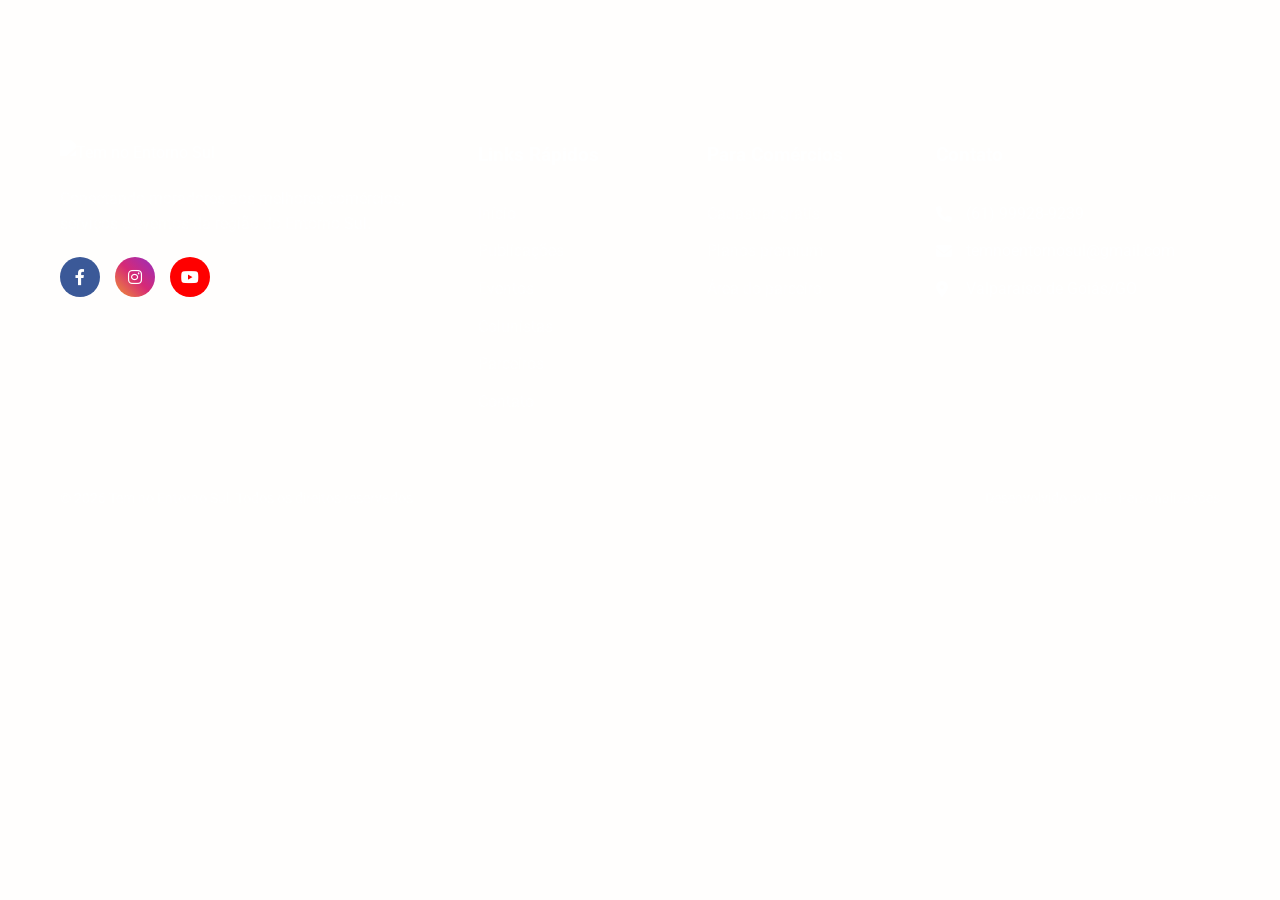
==== commit 9a245c26: "Add files via upload" ====
--- a/index.html
+++ b/index.html
@@ -1,1861 +1,31 @@
 <!DOCTYPE html>
 <html lang="pt-BR">
 <head>
-    <meta charset="UTF-8">
-    <meta name="viewport" content="width=device-width, initial-scale=1.0, maximum-scale=1.0, user-scalable=yes">
-    <title>Tem no Entorno Sul - Sua região em um só lugar</title>
-    
-    <!-- SEO Meta Tags -->
-    <meta name="description" content="Descubra o melhor do comércio, eventos e notícias da região do Entorno Sul.">
-    <meta name="keywords" content="comércio local, eventos, notícias, Toledo PR">
-    <meta name="author" content="Tem no Entorno Sul">
-    
-    <!-- Open Graph -->
-    <meta property="og:type" content="website">
-    <meta property="og:url" content="https://www.temnoentornosul.com.br/">
-    <meta property="og:title" content="Tem no Entorno Sul">
-    <meta property="og:image" content="https://i.imgur.com/9eZarki.png">
-    
-    <!-- Favicon -->
-    <link rel="icon" type="image/png" href="https://i.imgur.com/9eZarki.png">
-    
-    <!-- Font Awesome -->
-    <link rel="stylesheet" href="https://cdnjs.cloudflare.com/ajax/libs/font-awesome/6.0.0/css/all.min.css">
-    
-    <!-- Bootstrap CSS -->
-    <link href="https://cdn.jsdelivr.net/npm/bootstrap@5.3.0/dist/css/bootstrap.min.css" rel="stylesheet">
-    
-    <!-- Google Fonts -->
-    <link href="https://fonts.googleapis.com/css2?family=Roboto:wght@300;400;500;700;900&display=swap" rel="stylesheet">
-    
-    <!-- Supabase JS -->
-    <script src="https://cdn.jsdelivr.net/npm/@supabase/supabase-js@2"></script>
-    
-    <style>
-        /* RESET E VARIÁVEIS */
-        * {
-            margin: 0;
-            padding: 0;
-            box-sizing: border-box;
-        }
-        
-        :root {
-            --verde-escuro: #256d3c;
-            --amarelo: #f8d236;
-            --laranja: #faa115;
-            --verde-claro: #91b69d;
-            --branco: #ffffff;
-            --marrom-verde: #928a27;
-            --cinza-claro: #f5f5f5;
-            --cinza-medio: #e0e0e0;
-            --cinza-escuro: #333333;
-        }
-        
-        body {
-            font-family: 'Roboto', sans-serif;
-            color: var(--cinza-escuro);
-            line-height: 1.6;
-            overflow-x: hidden;
-            width: 100%;
-        }
-        
-        .container {
-            width: 100%;
-            max-width: 1200px;
-            margin: 0 auto;
-            padding: 0 15px;
-        }
-        
-        /* HEADER */
-        .header {
-            background: var(--branco);
-            box-shadow: 0 2px 10px rgba(0,0,0,0.1);
-            position: sticky;
-            top: 0;
-            z-index: 1000;
-            width: 100%;
-        }
-        
-        .header .container {
-            display: flex;
-            align-items: center;
-            justify-content: space-between;
-            height: 70px;
-            padding: 0 15px;
-        }
-        
-        .logo img {
-            height: 45px;
-            width: auto;
-            display: block;
-        }
-        
-        /* MENU DESKTOP */
-        .menu-desktop {
-            display: flex;
-            align-items: center;
-            gap: 25px;
-        }
-        
-        .menu-desktop a {
-            color: var(--verde-escuro);
-            text-decoration: none;
-            font-weight: 500;
-            font-size: 1rem;
-            transition: color 0.3s ease;
-            white-space: nowrap;
-        }
-        
-        .menu-desktop a:hover,
-        .menu-desktop a.active {
-            color: var(--laranja);
-        }
-        
-        /* Botão Login */
-        .btn-login {
-            background: var(--verde-escuro);
-            color: var(--branco) !important;
-            padding: 8px 20px;
-            border-radius: 5px;
-            transition: background 0.3s ease;
-        }
-        
-        .btn-login:hover {
-            background: #1a4f2b;
-        }
-        
-        /* Menu Usuário Logado */
-        .user-menu {
-            position: relative;
-            display: flex;
-            align-items: center;
-            gap: 15px;
-            cursor: pointer;
-        }
-        
-        .user-avatar {
-            width: 40px;
-            height: 40px;
-            border-radius: 50%;
-            object-fit: cover;
-            border: 2px solid var(--verde-claro);
-        }
-        
-        .user-name {
-            color: var(--verde-escuro);
-            font-weight: 500;
-            font-size: 0.95rem;
-        }
-        
-        .user-dropdown {
-            position: absolute;
-            top: 50px;
-            right: 0;
-            background: var(--branco);
-            border-radius: 10px;
-            box-shadow: 0 5px 15px rgba(0,0,0,0.1);
-            min-width: 180px;
-            z-index: 100;
-            display: none;
-            overflow: hidden;
-        }
-        
-        .user-menu:hover .user-dropdown {
-            display: block;
-        }
-        
-        .user-dropdown a {
-            display: flex;
-            align-items: center;
-            gap: 10px;
-            padding: 12px 20px;
-            color: var(--cinza-escuro);
-            text-decoration: none;
-            transition: background 0.3s ease;
-            border-bottom: 1px solid var(--cinza-claro);
-        }
-        
-        .user-dropdown a:last-child {
-            border-bottom: none;
-        }
-        
-        .user-dropdown a:hover {
-            background: var(--cinza-claro);
-            color: var(--laranja);
-        }
-        
-        .user-dropdown i {
-            width: 20px;
-            color: var(--laranja);
-        }
-        
-        /* MENU HAMBURGUER */
-        .menu-toggle {
-            display: none;
-            flex-direction: column;
-            justify-content: space-between;
-            width: 30px;
-            height: 21px;
-            cursor: pointer;
-            z-index: 1001;
-        }
-        
-        .menu-toggle span {
-            display: block;
-            width: 100%;
-            height: 3px;
-            background: var(--verde-escuro);
-            border-radius: 3px;
-            transition: all 0.3s ease;
-        }
-        
-        .menu-toggle.active span:nth-child(1) {
-            transform: translateY(9px) rotate(45deg);
-        }
-        
-        .menu-toggle.active span:nth-child(2) {
-            opacity: 0;
-        }
-        
-        .menu-toggle.active span:nth-child(3) {
-            transform: translateY(-9px) rotate(-45deg);
-        }
-        
-        /* MENU MOBILE */
-        .menu-mobile {
-            display: none;
-            position: fixed;
-            top: 70px;
-            left: 0;
-            width: 100%;
-            height: calc(100vh - 70px);
-            background: var(--branco);
-            padding: 20px;
-            box-shadow: 0 10px 20px rgba(0,0,0,0.1);
-            z-index: 1000;
-            overflow-y: auto;
-            transform: translateX(-100%);
-            transition: transform 0.3s ease;
-        }
-        
-        .menu-mobile.active {
-            transform: translateX(0);
-            display: block;
-        }
-        
-        .menu-mobile a {
-            display: block;
-            padding: 15px 0;
-            color: var(--verde-escuro);
-            text-decoration: none;
-            font-size: 1.1rem;
-            font-weight: 500;
-            border-bottom: 1px solid var(--cinza-claro);
-        }
-        
-        .menu-mobile a:last-child {
-            border-bottom: none;
-        }
-        
-        .menu-mobile .btn-login,
-        .menu-mobile .btn-logout-mobile {
-            display: inline-block;
-            margin-top: 15px;
-            padding: 12px 30px;
-            background: var(--verde-escuro);
-            color: var(--branco) !important;
-            border-radius: 5px;
-            text-align: center;
-            border-bottom: none;
-        }
-        
-        .menu-mobile .user-info-mobile {
-            display: flex;
-            align-items: center;
-            gap: 15px;
-            padding: 15px 0;
-            border-bottom: 1px solid var(--cinza-claro);
-            margin-bottom: 15px;
-        }
-        
-        .menu-mobile .user-avatar-mobile {
-            width: 50px;
-            height: 50px;
-            border-radius: 50%;
-            object-fit: cover;
-        }
-        
-        .menu-mobile .user-name-mobile {
-            font-weight: 600;
-            color: var(--verde-escuro);
-        }
-        
-        .menu-mobile .user-email-mobile {
-            font-size: 0.85rem;
-            color: var(--cinza-texto);
-        }
-        
-        /* HERO SECTION */
-        .hero {
-            background: linear-gradient(135deg, rgba(37, 109, 60, 0.95) 0%, rgba(145, 182, 157, 0.9) 100%), 
-                        url('https://images.unsplash.com/photo-1556742044-3c52d6e88c62?ixlib=rb-1.2.1&auto=format&fit=crop&w=1950&q=80');
-            background-size: cover;
-            background-position: center;
-            color: var(--branco);
-            padding: 60px 0;
-            min-height: auto;
-        }
-        
-        .hero-content {
-            display: flex;
-            align-items: center;
-            gap: 40px;
-        }
-        
-        .hero-text {
-            flex: 1;
-        }
-        
-        .hero-text h1 {
-            font-size: 2.5rem;
-            margin-bottom: 20px;
-            color: var(--branco);
-            line-height: 1.2;
-        }
-        
-        .hero-text p {
-            font-size: 1.2rem;
-            margin-bottom: 30px;
-        }
-        
-        .hero-image {
-            flex: 1;
-            text-align: center;
-        }
-        
-        .hero-image img {
-            max-width: 100%;
-            height: auto;
-            border-radius: 20px;
-            box-shadow: 0 20px 40px rgba(0,0,0,0.3);
-        }
-        
-        .hero-buttons {
-            display: flex;
-            gap: 15px;
-            flex-wrap: wrap;
-        }
-        
-        /* BOTÕES */
-        .btn {
-            display: inline-block;
-            padding: 12px 30px;
-            border-radius: 5px;
-            text-decoration: none;
-            font-weight: 500;
-            transition: all 0.3s ease;
-            border: none;
-            cursor: pointer;
-            font-size: 1rem;
-            text-align: center;
-        }
-        
-        .btn-primary {
-            background: var(--verde-escuro);
-            color: var(--branco);
-        }
-        
-        .btn-primary:hover {
-            background: #1a4f2b;
-            color: var(--branco);
-        }
-        
-        .btn-secondary {
-            background: var(--amarelo);
-            color: var(--cinza-escuro);
-        }
-        
-        .btn-secondary:hover {
-            background: #e5bc1f;
-        }
-        
-        .btn-outline {
-            border: 2px solid var(--verde-escuro);
-            color: var(--verde-escuro);
-            background: transparent;
-        }
-        
-        .btn-outline:hover {
-            background: var(--verde-escuro);
-            color: var(--branco);
-        }
-        
-        .btn-small {
-            padding: 8px 20px;
-            font-size: 0.9rem;
-        }
-        
-        .btn-success {
-            background: #25D366;
-            color: var(--branco);
-        }
-        
-        .btn-block {
-            display: block;
-            width: 100%;
-            text-align: center;
-        }
-        
-        /* SEÇÕES */
-        section {
-            padding: 60px 0;
-            width: 100%;
-            overflow: hidden;
-        }
-        
-        h2 {
-            color: var(--verde-escuro);
-            margin-bottom: 30px;
-            font-size: 2rem;
-            line-height: 1.2;
-        }
-        
-        .section-header {
-            display: flex;
-            justify-content: space-between;
-            align-items: center;
-            margin-bottom: 30px;
-            flex-wrap: wrap;
-            gap: 15px;
-        }
-        
-        /* GRIDS */
-        .destaque-grid {
-            display: grid;
-            grid-template-columns: repeat(3, 1fr);
-            gap: 25px;
-        }
-        
-        .parceiros-grid {
-            display: grid;
-            grid-template-columns: repeat(4, 1fr);
-            gap: 20px;
-        }
-        
-        .funciona-grid {
-            display: grid;
-            grid-template-columns: repeat(3, 1fr);
-            gap: 25px;
-        }
-        
-        .planos-grid {
-            display: grid;
-            grid-template-columns: repeat(2, 1fr);
-            gap: 30px;
-            max-width: 1000px;
-            margin: 0 auto;
-        }
-        
-        /* CARDS */
-        .card {
-            background: var(--branco);
-            border-radius: 10px;
-            overflow: hidden;
-            box-shadow: 0 5px 15px rgba(0,0,0,0.1);
-            transition: transform 0.3s ease;
-            height: 100%;
-            display: flex;
-            flex-direction: column;
-            cursor: pointer;
-        }
-        
-        .card:hover {
-            transform: translateY(-5px);
-            box-shadow: 0 15px 30px rgba(0,0,0,0.15);
-        }
-        
-        .card-image {
-            width: 100%;
-            height: 200px;
-            object-fit: cover;
-        }
-        
-        .card-content {
-            padding: 20px;
-            flex: 1;
-        }
-        
-        .card-title {
-            margin-bottom: 10px;
-            font-size: 1.2rem;
-        }
-        
-        .card-title a {
-            color: var(--verde-escuro);
-            text-decoration: none;
-        }
-        
-        .card-title a:hover {
-            color: var(--laranja);
-        }
-        
-        .card-meta {
-            color: #666;
-            font-size: 0.9rem;
-            display: flex;
-            gap: 15px;
-            flex-wrap: wrap;
-        }
-        
-        /* PARCEIRO CARD */
-        .parceiro-card {
-            background: var(--branco);
-            border-radius: 10px;
-            padding: 20px 15px;
-            text-align: center;
-            box-shadow: 0 5px 15px rgba(0,0,0,0.1);
-            transition: transform 0.3s ease;
-            position: relative;
-            height: 100%;
-            display: flex;
-            flex-direction: column;
-        }
-        
-        .parceiro-card:hover {
-            transform: translateY(-5px);
-            box-shadow: 0 15px 30px rgba(0,0,0,0.15);
-        }
-        
-        .parceiro-card.premium {
-            border: 2px solid var(--laranja);
-        }
-        
-        .badge-premium {
-            position: absolute;
-            top: 10px;
-            right: 10px;
-            background: var(--laranja);
-            color: var(--branco);
-            padding: 3px 10px;
-            border-radius: 15px;
-            font-size: 0.7rem;
-            font-weight: bold;
-        }
-        
-        .parceiro-logo {
-            width: 100px;
-            height: 100px;
-            border-radius: 50%;
-            object-fit: cover;
-            margin: 0 auto 15px;
-            border: 3px solid var(--verde-claro);
-        }
-        
-        .parceiro-nome {
-            font-size: 1.1rem;
-            margin-bottom: 10px;
-        }
-        
-        .parceiro-nome a {
-            color: var(--verde-escuro);
-            text-decoration: none;
-        }
-        
-        .parceiro-descricao {
-            color: #666;
-            font-size: 0.9rem;
-            margin: 10px 0;
-            flex: 1;
-        }
-        
-        .parceiro-contato {
-            display: flex;
-            gap: 8px;
-            justify-content: center;
-            margin-top: 15px;
-            flex-wrap: wrap;
-        }
-        
-        /* EVENTO CARD */
-        .evento-card {
-            background: var(--branco);
-            border-radius: 10px;
-            overflow: hidden;
-            display: flex;
-            margin-bottom: 20px;
-            box-shadow: 0 5px 15px rgba(0,0,0,0.1);
-            transition: transform 0.3s ease;
-            cursor: pointer;
-        }
-        
-        .evento-card:hover {
-            transform: translateX(5px);
-            box-shadow: 0 15px 30px rgba(0,0,0,0.15);
-        }
-        
-        .evento-data {
-            background: var(--verde-escuro);
-            color: var(--branco);
-            padding: 20px;
-            text-align: center;
-            min-width: 100px;
-            display: flex;
-            flex-direction: column;
-            justify-content: center;
-        }
-        
-        .evento-data .dia {
-            font-size: 2rem;
-            font-weight: bold;
-            line-height: 1;
-        }
-        
-        .evento-data .mes {
-            font-size: 1rem;
-            text-transform: uppercase;
-            margin-top: 5px;
-        }
-        
-        .evento-info {
-            padding: 20px;
-            flex: 1;
-        }
-        
-        .evento-info h3 {
-            color: var(--verde-escuro);
-            margin-bottom: 10px;
-            font-size: 1.2rem;
-        }
-        
-        .evento-meta {
-            display: flex;
-            gap: 20px;
-            margin: 15px 0;
-            color: #666;
-            font-size: 0.9rem;
-            flex-wrap: wrap;
-        }
-        
-        .evento-meta i {
-            margin-right: 5px;
-            color: var(--laranja);
-        }
-        
-        /* FUNCIONA CARD */
-        .funciona-card {
-            background: var(--branco);
-            padding: 40px 25px;
-            border-radius: 20px;
-            text-align: center;
-            box-shadow: 0 10px 30px rgba(0,0,0,0.1);
-            height: 100%;
-            display: flex;
-            flex-direction: column;
-            transition: transform 0.3s ease;
-        }
-        
-        .funciona-card:hover {
-            transform: translateY(-10px);
-            box-shadow: 0 20px 40px rgba(0,0,0,0.15);
-        }
-        
-        .funciona-icon {
-            width: 100px;
-            height: 100px;
-            background: var(--verde-escuro);
-            color: var(--branco);
-            border-radius: 50%;
-            display: flex;
-            align-items: center;
-            justify-content: center;
-            margin: 0 auto 25px;
-            font-size: 40px;
-            transition: transform 0.3s ease;
-        }
-        
-        .funciona-card:hover .funciona-icon {
-            transform: scale(1.1);
-        }
-        
-        /* PLANO CARD */
-        .plano-card {
-            background: var(--branco);
-            border-radius: 20px;
-            overflow: hidden;
-            box-shadow: 0 15px 40px rgba(0,0,0,0.1);
-            height: 100%;
-            display: flex;
-            flex-direction: column;
-            position: relative;
-            transition: transform 0.3s ease;
-        }
-        
-        .plano-card:hover {
-            transform: translateY(-10px);
-            box-shadow: 0 25px 50px rgba(0,0,0,0.2);
-        }
-        
-        .plano-card.premium {
-            border: 3px solid var(--laranja);
-        }
-        
-        .plano-header {
-            padding: 30px 20px;
-            text-align: center;
-            background: linear-gradient(135deg, #f8f9fa, #ffffff);
-        }
-        
-        .plano-preco {
-            font-size: 2.2rem;
-            font-weight: bold;
-            color: var(--verde-escuro);
-            line-height: 1.2;
-        }
-        
-        .plano-preco span {
-            font-size: 1rem;
-            font-weight: normal;
-            color: #666;
-        }
-        
-        .plano-recursos {
-            padding: 30px 20px;
-            list-style: none;
-            flex: 1;
-        }
-        
-        .plano-recursos li {
-            padding: 10px 0;
-            border-bottom: 1px solid #eee;
-            display: flex;
-            align-items: center;
-            gap: 10px;
-        }
-        
-        .plano-recursos li .fa-check {
-            color: #28a745;
-        }
-        
-        .plano-recursos li .fa-times {
-            color: #dc3545;
-        }
-        
-        .plano-recursos li.disabled {
-            color: #999;
-        }
-        
-        /* SOBRE */
-        .sobre-content {
-            display: grid;
-            grid-template-columns: 1fr 1fr;
-            gap: 50px;
-            align-items: center;
-        }
-        
-        .sobre-imagem img {
-            width: 100%;
-            border-radius: 20px;
-            box-shadow: 0 20px 40px rgba(0,0,0,0.15);
-            transition: transform 0.3s ease;
-        }
-        
-        .sobre-imagem img:hover {
-            transform: scale(1.02);
-        }
-        
-        /* NEWSLETTER */
-        .newsletter {
-            background: linear-gradient(135deg, var(--laranja), var(--amarelo));
-        }
-        
-        .newsletter-content {
-            text-align: center;
-            max-width: 600px;
-            margin: 0 auto;
-        }
-        
-        .newsletter h2 {
-            color: var(--verde-escuro);
-        }
-        
-        .newsletter-form .form-group {
-            display: flex;
-            gap: 10px;
-            background: var(--branco);
-            padding: 5px;
-            border-radius: 50px;
-            box-shadow: 0 10px 30px rgba(0,0,0,0.1);
-        }
-        
-        .newsletter-form input {
-            flex: 1;
-            border: none;
-            padding: 15px 20px;
-            border-radius: 50px;
-            font-size: 1rem;
-            width: 100%;
-        }
-        
-        .newsletter-form input:focus {
-            outline: none;
-        }
-        
-        .newsletter-form button {
-            padding: 15px 30px;
-            border-radius: 50px;
-            white-space: nowrap;
-        }
-        
-        /* FOOTER */
-        .footer {
-            background: #1a4f2b;
-            color: var(--branco);
-            padding: 60px 0 20px;
-        }
-        
-        .footer-grid {
-            display: grid;
-            grid-template-columns: 2fr 1fr 1fr 1.5fr;
-            gap: 40px;
-            margin-bottom: 40px;
-        }
-        
-        .footer-logo {
-            height: 45px;
-            margin-bottom: 20px;
-            filter: brightness(0) invert(1);
-        }
-        
-        .social-links {
-            display: flex;
-            gap: 15px;
-        }
-        
-        .social-link {
-            width: 40px;
-            height: 40px;
-            border-radius: 50%;
-            display: flex;
-            align-items: center;
-            justify-content: center;
-            color: var(--branco);
-            text-decoration: none;
-            transition: transform 0.3s ease;
-        }
-        
-        .social-link:hover {
-            transform: translateY(-5px);
-        }
-        
-        .social-link.facebook { background: #3b5998; }
-        .social-link.instagram { background: linear-gradient(45deg, #f09433, #d62976, #962fbf); }
-        .social-link.youtube { background: #ff0000; }
-        
-        .footer h3 {
-            color: var(--branco);
-            font-size: 1.2rem;
-            margin-bottom: 20px;
-            padding-bottom: 10px;
-            border-bottom: 2px solid var(--amarelo);
-            display: inline-block;
-        }
-        
-        .footer-links ul,
-        .footer-contato ul {
-            list-style: none;
-            padding: 0;
-        }
-        
-        .footer-links li,
-        .footer-contato li {
-            margin-bottom: 12px;
-        }
-        
-        .footer-links a {
-            color: rgba(255,255,255,0.8);
-            text-decoration: none;
-            transition: color 0.3s ease;
-        }
-        
-        .footer-links a:hover {
-            color: var(--amarelo);
-            padding-left: 5px;
-        }
-        
-        .footer-contato li {
-            display: flex;
-            align-items: center;
-            gap: 10px;
-            color: rgba(255,255,255,0.8);
-        }
-        
-        .footer-contato i {
-            width: 20px;
-            color: var(--amarelo);
-        }
-        
-        .footer-bottom {
-            display: flex;
-            justify-content: space-between;
-            align-items: center;
-            padding-top: 20px;
-            border-top: 1px solid rgba(255,255,255,0.1);
-            flex-wrap: wrap;
-            gap: 15px;
-        }
-        
-        .footer-extra {
-            display: flex;
-            gap: 20px;
-            flex-wrap: wrap;
-        }
-        
-        .footer-extra a {
-            color: rgba(255,255,255,0.8);
-            text-decoration: none;
-        }
-        
-        .footer-extra a:hover {
-            color: var(--amarelo);
-        }
-        
-        /* LOADING */
-        .loading {
-            display: flex;
-            justify-content: center;
-            align-items: center;
-            min-height: 200px;
-            grid-column: 1 / -1;
-        }
-        
-        .loading-spinner {
-            width: 50px;
-            height: 50px;
-            border: 5px solid var(--verde-claro);
-            border-top-color: var(--verde-escuro);
-            border-radius: 50%;
-            animation: spin 1s linear infinite;
-        }
-        
-        @keyframes spin {
-            to { transform: rotate(360deg); }
-        }
-        
-        /* MISSÃO */
-        .missao {
-            background: var(--verde-escuro);
-            color: var(--branco);
-        }
-        
-        .missao h2 {
-            color: var(--branco);
-        }
-        
-        .missao-destaque {
-            font-size: 1.3rem;
-            color: var(--amarelo);
-            margin-bottom: 20px;
-        }
-        
-        .missao-citacao {
-            background: rgba(255,255,255,0.1);
-            padding: 25px;
-            border-radius: 15px;
-            margin: 30px 0;
-        }
-        
-        /* NO-RESULTS */
-        .no-results {
-            grid-column: 1 / -1;
-            text-align: center;
-            padding: 40px 20px;
-            color: var(--cinza-texto);
-        }
-        
-        /* TOAST */
-        .toast-notification {
-            position: fixed;
-            bottom: 30px;
-            right: 30px;
-            background: var(--verde-escuro);
-            color: var(--branco);
-            padding: 15px 25px;
-            border-radius: 10px;
-            box-shadow: 0 5px 15px rgba(0,0,0,0.3);
-            z-index: 9999;
-            animation: slideIn 0.3s ease;
-            display: flex;
-            align-items: center;
-            gap: 10px;
-        }
-        
-        .toast-notification.error {
-            background: #dc3545;
-        }
-        
-        @keyframes slideIn {
-            from {
-                transform: translateX(100%);
-                opacity: 0;
-            }
-            to {
-                transform: translateX(0);
-                opacity: 1;
-            }
-        }
-        
-        @keyframes slideOut {
-            from {
-                transform: translateX(0);
-                opacity: 1;
-            }
-            to {
-                transform: translateX(100%);
-                opacity: 0;
-            }
-        }
-        
-        /* MEDIA QUERIES */
-        @media (max-width: 1024px) {
-            .parceiros-grid {
-                grid-template-columns: repeat(3, 1fr);
-            }
-        }
-        
-        @media (max-width: 768px) {
-            .menu-desktop {
-                display: none;
-            }
-            
-            .menu-toggle {
-                display: flex;
-            }
-            
-            .hero-content {
-                flex-direction: column;
-                text-align: center;
-            }
-            
-            .hero-image {
-                order: -1;
-            }
-            
-            .hero-image img {
-                max-width: 80%;
-            }
-            
-            .hero-buttons {
-                justify-content: center;
-            }
-            
-            .destaque-grid,
-            .parceiros-grid,
-            .funciona-grid {
-                grid-template-columns: repeat(2, 1fr);
-            }
-            
-            .planos-grid {
-                grid-template-columns: 1fr;
-            }
-            
-            .sobre-content {
-                grid-template-columns: 1fr;
-            }
-            
-            .footer-grid {
-                grid-template-columns: repeat(2, 1fr);
-            }
-        }
-        
-        @media (max-width: 576px) {
-            .hero {
-                padding: 40px 0;
-            }
-            
-            .hero-text h1 {
-                font-size: 1.8rem;
-            }
-            
-            .hero-text p {
-                font-size: 1rem;
-            }
-            
-            .hero-buttons {
-                flex-direction: column;
-            }
-            
-            .hero-buttons .btn {
-                width: 100%;
-            }
-            
-            .destaque-grid,
-            .parceiros-grid,
-            .funciona-grid {
-                grid-template-columns: 1fr;
-            }
-            
-            .evento-card {
-                flex-direction: column;
-            }
-            
-            .evento-data {
-                flex-direction: row;
-                justify-content: center;
-                gap: 15px;
-                min-width: auto;
-            }
-            
-            .evento-meta {
-                flex-direction: column;
-                gap: 10px;
-            }
-            
-            .newsletter-form .form-group {
-                flex-direction: column;
-                background: transparent;
-                padding: 0;
-                border-radius: 0;
-            }
-            
-            .newsletter-form input,
-            .newsletter-form button {
-                width: 100%;
-                border-radius: 50px;
-            }
-            
-            .footer-grid {
-                grid-template-columns: 1fr;
-            }
-            
-            .footer-bottom {
-                flex-direction: column;
-                text-align: center;
-            }
-            
-            .footer-extra {
-                justify-content: center;
-            }
-        }
-    </style>
+  <meta charset="UTF-8">
+  <meta name="viewport" content="width=device-width, initial-scale=1.0">
+  <title>Tem no Entorno Sul</title>
+  <link rel="icon" type="image/png" href="https://i.imgur.com/9eZarki.png">
+  <link rel="stylesheet" href="https://cdnjs.cloudflare.com/ajax/libs/font-awesome/6.0.0/css/all.min.css">
+  <link href="https://fonts.googleapis.com/css2?family=Roboto:wght@300;400;500;700;900&display=swap" rel="stylesheet">
+  <link rel="stylesheet" href="./assets/css/style.css">
+  <link rel="stylesheet" href="./css/home.css">
+  <script src="https://cdn.jsdelivr.net/npm/@supabase/supabase-js@2"></script>
 </head>
 <body>
-    <!-- HEADER -->
-    <header class="header">
-        <div class="container">
-            <div class="logo">
-                <a href="./index.html">
-                    <img src="https://i.imgur.com/9eZarki.png" alt="Tem no Entorno Sul" loading="eager">
-                </a>
-            </div>
-            
-            <!-- Menu Desktop -->
-            <nav class="menu-desktop" id="menuDesktop">
-                <a href="./index.html" class="active">Início</a>
-                <a href="./publicacoes.html">Publicações</a>
-                <a href="./eventos.html">Eventos</a>
-                <a href="./colunistas.html">Colunistas</a>
-                <a href="./parceiros.html">Parceiros</a>
-                <a href="./contato.html">Contato</a>
-                <div id="authButtonDesktop"></div>
-            </nav>
-            
-            <!-- Menu Hamburguer -->
-            <div class="menu-toggle" id="menuToggle">
-                <span></span>
-                <span></span>
-                <span></span>
-            </div>
-            
-            <!-- Menu Mobile -->
-            <div class="menu-mobile" id="menuMobile">
-                <div id="userInfoMobile"></div>
-                <a href="./index.html">Início</a>
-                <a href="./publicacoes.html">Publicações</a>
-                <a href="./eventos.html">Eventos</a>
-                <a href="./colunistas.html">Colunistas</a>
-                <a href="./parceiros.html">Parceiros</a>
-                <a href="./contato.html">Contato</a>
-                <div id="authButtonMobile"></div>
-            </div>
-        </div>
-    </header>
+  <div id="header-placeholder"></div>
 
-    <main>
-        <!-- HERO SECTION -->
-        <section class="hero">
-            <div class="container">
-                <div class="hero-content">
-                    <div class="hero-text">
-                        <h1>O que acontece no Entorno Sul</h1>
-                        <p>Notícias, eventos e informações relevantes da nossa região</p>
-                        <div class="hero-buttons">
-                            <a href="./parceiros.html" class="btn btn-primary">Explorar Comércios</a>
-                            <a href="./cadastro.html" class="btn btn-secondary">Cadastrar Meu Negócio</a>
-                        </div>
-                    </div>
-                    <div class="hero-image">
-                        <img src="https://images.unsplash.com/photo-1551650975-87deedd944c3?ixlib=rb-1.2.1&auto=format&fit=crop&w=800&q=80" 
-                             alt="Pessoas usando tablet" 
-                             loading="lazy">
-                    </div>
-                </div>
-            </div>
-        </section>
+  <main>
+    <!-- Hero, publicações, como funciona, etc (conteúdo estático) -->
+  </main>
 
-        <!-- PUBLICAÇÕES RECENTES -->
-        <section class="destaques">
-            <div class="container">
-                <div class="section-header">
-                    <h2>Publicações Recentes</h2>
-                    <a href="./publicacoes.html" class="btn btn-outline">Ver Todas</a>
-                </div>
-                <div id="publicacoes-destaque" class="destaque-grid">
-                    <div class="loading">
-                        <div class="loading-spinner"></div>
-                    </div>
-                </div>
-            </div>
-        </section>
+  <div id="footer-placeholder"></div>
 
-        <!-- COMO FUNCIONA -->
-        <section style="background: #f8f9fa; padding: 60px 0;">
-            <div class="container">
-                <h2 style="text-align: center;">Como Funciona</h2>
-                <div class="funciona-grid">
-                    <div class="funciona-card">
-                        <div class="funciona-icon">
-                            <i class="fas fa-user"></i>
-                        </div>
-                        <h3>Para Usuários</h3>
-                        <p>Encontre comércios e serviços próximos de você, participe de eventos locais e receba ofertas exclusivas.</p>
-                    </div>
-                    
-                    <div class="funciona-card">
-                        <div class="funciona-icon">
-                            <i class="fas fa-store"></i>
-                        </div>
-                        <h3>Para Comércios</h3>
-                        <p>Divulgue seu negócio gratuitamente, promova eventos e ofertas, conecte-se com clientes locais.</p>
-                    </div>
-                    
-                    <div class="funciona-card">
-                        <div class="funciona-icon">
-                            <i class="fas fa-users"></i>
-                        </div>
-                        <h3>Para a Comunidade</h3>
-                        <p>Fortalecimento da economia regional, geração de empregos e valorização da identidade local.</p>
-                    </div>
-                </div>
-            </div>
-        </section>
+  <script type="module">
+    import { carregarHeader } from './componentes/header.js';
+    import { carregarFooter } from './componentes/footer.js';
 
-        <!-- NOSSA MISSÃO -->
-        <section class="missao">
-            <div class="container">
-                <div style="max-width: 900px; margin: 0 auto;">
-                    <h2 style="text-align: center;">Nossa Missão</h2>
-                    <p class="missao-destaque" style="text-align: center;">Comercio e serviços locais. Cultura também é negócio!</p>
-                    <p>Valorizamos o crescimento da nossa região e o fortalecimento da economia nacional. Através de informações atualizadas e soluções inovadoras, estamos comprometidos em impulsionar o desenvolvimento dos comércios locais.</p>
-                    <p>Os pequenos negócios são a espinha dorsal da nossa cidade, gerando empregos e promovendo prosperidade.</p>
-                    <div class="missao-citacao">
-                        <i class="fas fa-quote-left" style="font-size: 24px; color: var(--amarelo);"></i>
-                        <p style="font-style: italic;">Apoiar os comércios locais é fundamental para o desenvolvimento da região.</p>
-                    </div>
-                </div>
-            </div>
-        </section>
-
-        <!-- PARCEIROS PREMIUM -->
-        <section class="parceiros-destaque">
-            <div class="container">
-                <div class="section-header">
-                    <h2>Parceiros Premium</h2>
-                    <a href="./parceiros.html" class="btn btn-outline">Ver todos</a>
-                </div>
-                <div id="parceiros-destaque" class="parceiros-grid">
-                    <div class="loading">
-                        <div class="loading-spinner"></div>
-                    </div>
-                </div>
-            </div>
-        </section>
-
-        <!-- PRÓXIMOS EVENTOS -->
-        <section style="background: #f8f9fa; padding: 60px 0;">
-            <div class="container">
-                <div class="section-header">
-                    <h2>Próximos Eventos</h2>
-                    <a href="./eventos.html" class="btn btn-outline">Ver agenda</a>
-                </div>
-                <div id="eventos-lista">
-                    <div class="loading">
-                        <div class="loading-spinner"></div>
-                    </div>
-                </div>
-            </div>
-        </section>
-
-        <!-- PLANOS -->
-        <section class="planos">
-            <div class="container">
-                <h2 style="text-align: center;">Escolha o plano ideal para seu negócio</h2>
-                <div class="planos-grid">
-                    <!-- Plano Grátis -->
-                    <div class="plano-card">
-                        <div class="plano-header">
-                            <h3>Plano Grátis</h3>
-                            <div class="plano-preco">
-                                R$ 0 <span>/mês</span>
-                            </div>
-                        </div>
-                        <ul class="plano-recursos">
-                            <li><i class="fas fa-check"></i> Página de perfil básica</li>
-                            <li><i class="fas fa-check"></i> Listagem no diretório</li>
-                            <li><i class="fas fa-check"></i> Informações de contato</li>
-                            <li><i class="fas fa-check"></i> Horário de funcionamento</li>
-                            <li class="disabled"><i class="fas fa-times"></i> Sistema de agendamentos</li>
-                            <li class="disabled"><i class="fas fa-times"></i> Destaque nas buscas</li>
-                        </ul>
-                        <a href="./cadastro.html" class="btn btn-outline btn-block" style="margin: 0 20px 30px;">Começar grátis</a>
-                    </div>
-
-                    <!-- Plano Premium -->
-                    <div class="plano-card premium">
-                        <span class="badge-premium">MAIS VENDIDO</span>
-                        <div class="plano-header">
-                            <h3>Plano Premium</h3>
-                            <div class="plano-preco">
-                                R$ 29,90 <span>/mês</span>
-                            </div>
-                        </div>
-                        <ul class="plano-recursos">
-                            <li><i class="fas fa-check"></i> Tudo do plano grátis</li>
-                            <li><i class="fas fa-check"></i> Página personalizada</li>
-                            <li><i class="fas fa-check"></i> Sistema de agendamentos</li>
-                            <li><i class="fas fa-check"></i> Destaque nas buscas</li>
-                            <li><i class="fas fa-check"></i> Selo "Premium"</li>
-                            <li><i class="fas fa-check"></i> Estatísticas</li>
-                        </ul>
-                        <div style="text-align: center; margin: 0 20px 30px;">
-                            <a href="./cadastro.html?plano=premium" class="btn btn-primary" style="display: inline-block; padding: 12px 40px;">Assinar agora</a>
-                        </div>
-                    </div>
-                </div>
-            </div>
-        </section>
-
-        <!-- SOBRE -->
-        <section style="background: #f8f9fa; padding: 60px 0;">
-            <div class="container">
-                <div class="sobre-content">
-                    <div>
-                        <h2>Sobre o Tem no Entorno Sul</h2>
-                        <p>Somos uma plataforma que conecta moradores aos melhores comércios, serviços e eventos da região do Entorno Sul.</p>
-                        <p>Acreditamos no poder do comércio local para gerar emprego, renda e desenvolvimento.</p>
-                        <p style="font-weight: bold; color: var(--verde-escuro);">Junte-se a nós e faça parte dessa comunidade!</p>
-                    </div>
-                    <div class="sobre-imagem">
-                        <img src="https://images.unsplash.com/photo-1557804506-669a67965ba0?ixlib=rb-1.2.1&auto=format&fit=crop&w=800&q=80" 
-                             alt="Equipe" loading="lazy">
-                    </div>
-                </div>
-            </div>
-        </section>
-
-        <!-- NEWSLETTER -->
-        <section class="newsletter">
-            <div class="container">
-                <div class="newsletter-content">
-                    <h2>Fique por dentro das novidades</h2>
-                    <p>Receba em primeira mão os eventos e promoções da região</p>
-                    <form id="newsletterForm" class="newsletter-form">
-                        <div class="form-group">
-                            <input type="email" id="newsletterEmail" placeholder="Seu melhor e-mail" required>
-                            <button type="submit" class="btn btn-primary">Inscrever-se</button>
-                        </div>
-                    </form>
-                </div>
-            </div>
-        </section>
-    </main>
-
-    <!-- FOOTER -->
-    <footer class="footer">
-        <div class="container">
-            <div class="footer-grid">
-                <div>
-                    <img src="https://i.imgur.com/9eZarki.png" alt="Logo" class="footer-logo">
-                    <p>Conectando moradores aos melhores comércios, serviços e eventos da região.</p>
-                    <div class="social-links">
-                        <a href="https://facebook.com/temnoentornosul" target="_blank" class="social-link facebook">
-                            <i class="fab fa-facebook-f"></i>
-                        </a>
-                        <a href="https://instagram.com/temnoentornosul" target="_blank" class="social-link instagram">
-                            <i class="fab fa-instagram"></i>
-                        </a>
-                        <a href="https://youtube.com/@temnoentornosul" target="_blank" class="social-link youtube">
-                            <i class="fab fa-youtube"></i>
-                        </a>
-                    </div>
-                </div>
-                
-                <div class="footer-links">
-                    <h3>Links</h3>
-                    <ul>
-                        <li><a href="./publicacoes.html">Publicações</a></li>
-                        <li><a href="./eventos.html">Eventos</a></li>
-                        <li><a href="./colunistas.html">Colunistas</a></li>
-                        <li><a href="./parceiros.html">Parceiros</a></li>
-                    </ul>
-                </div>
-                
-                <div class="footer-links">
-                    <h3>Comércios</h3>
-                    <ul>
-                        <li><a href="./cadastro.html">Cadastrar grátis</a></li>
-                        <li><a href="./planos.html">Planos premium</a></li>
-                        <li><a href="./admin/login.html">Área do parceiro</a></li>
-                    </ul>
-                </div>
-                
-                <div class="footer-contato">
-                    <h3>Contato</h3>
-                    <ul>
-                        <li><i class="fas fa-phone"></i> (45) 99999-9999</li>
-                        <li><i class="fas fa-envelope"></i> contato@temnoentornosul.com.br</li>
-                        <li><i class="fas fa-map-marker-alt"></i> Toledo - PR</li>
-                    </ul>
-                </div>
-            </div>
-            
-            <div class="footer-bottom">
-                <p>&copy; 2026 Tem no Entorno Sul</p>
-                <div class="footer-extra">
-                    <a href="./termos.html">Termos</a>
-                    <a href="./privacidade.html">Privacidade</a>
-                </div>
-            </div>
-        </div>
-    </footer>
-
-    <script>
-        // =====================================================
-        // CONFIGURAÇÃO DO SUPABASE
-        // =====================================================
-        (function() {
-            const SUPABASE_URL = 'https://flidbkfrfosuahgphiza.supabase.co';
-            const SUPABASE_ANON_KEY = 'sb_publishable_mCBYSpZc45Pw345wZ1coEA_rYL61Ea8';
-            
-            const supabase = window.supabase.createClient(SUPABASE_URL, SUPABASE_ANON_KEY);
-
-            // =====================================================
-            // UTILITÁRIOS
-            // =====================================================
-            function mostrarToast(mensagem, tipo = 'sucesso') {
-                const toast = document.createElement('div');
-                toast.className = `toast-notification ${tipo === 'sucesso' ? '' : 'error'}`;
-                toast.innerHTML = `<i class="fas ${tipo === 'sucesso' ? 'fa-check-circle' : 'fa-exclamation-circle'}"></i> ${mensagem}`;
-                document.body.appendChild(toast);
-                
-                setTimeout(() => {
-                    toast.style.animation = 'slideOut 0.3s ease';
-                    setTimeout(() => toast.remove(), 300);
-                }, 3000);
-            }
-
-            // =====================================================
-            // FUNÇÃO DE LOGOUT
-            // =====================================================
-            async function fazerLogout() {
-                try {
-                    const { error } = await supabase.auth.signOut();
-                    if (error) throw error;
-                    
-                    mostrarToast('Logout realizado com sucesso!');
-                    
-                    // Recarregar a página para atualizar o menu
-                    setTimeout(() => {
-                        window.location.reload();
-                    }, 1000);
-                    
-                } catch (error) {
-                    console.error('Erro ao fazer logout:', error);
-                    mostrarToast('Erro ao fazer logout', 'error');
-                }
-            }
-
-            // =====================================================
-            // ATUALIZAR MENU BASEADO NO USUÁRIO LOGADO
-            // =====================================================
-            async function atualizarMenu() {
-                const { data: { session } } = await supabase.auth.getSession();
-                const authButtonDesktop = document.getElementById('authButtonDesktop');
-                const authButtonMobile = document.getElementById('authButtonMobile');
-                const userInfoMobile = document.getElementById('userInfoMobile');
-                
-                if (session) {
-                    // Buscar perfil do usuário
-                    const { data: profile } = await supabase
-                        .from('profiles')
-                        .select('nome, avatar_url')
-                        .eq('id', session.user.id)
-                        .single();
-                    
-                    const nome = profile?.nome || session.user.email?.split('@')[0] || 'Usuário';
-                    const avatar = profile?.avatar_url || `https://ui-avatars.com/api/?name=${encodeURIComponent(nome)}&background=256d3c&color=fff&bold=true`;
-                    
-                    // Desktop - Menu com usuário
-                    authButtonDesktop.innerHTML = `
-                        <div class="user-menu">
-                            <img src="${avatar}" alt="${nome}" class="user-avatar">
-                            <span class="user-name">${nome.split(' ')[0]}</span>
-                            <div class="user-dropdown">
-                                <a href="./perfil.html"><i class="fas fa-user"></i> Meu Perfil</a>
-                                <a href="#" onclick="event.preventDefault(); fazerLogout()"><i class="fas fa-sign-out-alt"></i> Sair</a>
-                            </div>
-                        </div>
-                    `;
-                    
-                    // Mobile - Informações do usuário
-                    userInfoMobile.innerHTML = `
-                        <div class="user-info-mobile">
-                            <img src="${avatar}" alt="${nome}" class="user-avatar-mobile">
-                            <div>
-                                <div class="user-name-mobile">${nome}</div>
-                                <div class="user-email-mobile">${session.user.email}</div>
-                            </div>
-                        </div>
-                    `;
-                    
-                    // Mobile - Botão de logout
-                    authButtonMobile.innerHTML = `
-                        <a href="#" onclick="event.preventDefault(); fazerLogout()" class="btn-logout-mobile">
-                            <i class="fas fa-sign-out-alt"></i> Sair
-                        </a>
-                    `;
-                    
-                } else {
-                    // Desktop - Botão Login
-                    authButtonDesktop.innerHTML = `
-                        <a href="./admin/login.html" class="btn-login">
-                            <i class="fas fa-user"></i> Login
-                        </a>
-                    `;
-                    
-                    // Mobile - Limpar info e botão login
-                    userInfoMobile.innerHTML = '';
-                    authButtonMobile.innerHTML = `
-                        <a href="./admin/login.html" class="btn-login">
-                            <i class="fas fa-user"></i> Login
-                        </a>
-                    `;
-                }
-            }
-
-            // =====================================================
-            // REDIRECIONAR SE JÁ LOGADO
-            // =====================================================
-            async function redirecionarSeLogado() {
-                const { data: { session } } = await supabase.auth.getSession();
-                
-                if (session) {
-                    // Buscar perfil para redirecionar baseado no tipo
-                    const { data: profile } = await supabase
-                        .from('profiles')
-                        .select('tipo_usuario')
-                        .eq('id', session.user.id)
-                        .single();
-                    
-                    if (profile) {
-                        if (profile.tipo_usuario === 'admin') {
-                            window.location.href = './admin/dashboard.html';
-                            return true;
-                        }
-                        if (profile.tipo_usuario === 'colunista') {
-                            window.location.href = './colunista/dashboard.html';
-                            return true;
-                        }
-                        if (profile.tipo_usuario === 'comercio') {
-                            const { data: parceiro } = await supabase
-                                .from('parceiros')
-                                .select('plano')
-                                .eq('user_id', session.user.id)
-                                .single();
-                            
-                            if (parceiro && parceiro.plano === 'premium') {
-                                window.location.href = './parceiro/dashboard.html';
-                                return true;
-                            }
-                        }
-                    }
-                    return false;
-                }
-                return false;
-            }
-
-            // =====================================================
-            // FUNÇÃO PARA ABRIR PUBLICAÇÃO
-            // =====================================================
-            window.abrirPublicacao = function(id) {
-                sessionStorage.setItem('publicacaoParaAbrir', id);
-                window.location.href = './publicacoes.html';
-            };
-
-            // =====================================================
-            // CARREGAR PUBLICAÇÕES RECENTES
-            // =====================================================
-            async function carregarPublicacoes() {
-                const container = document.getElementById('publicacoes-destaque');
-                
-                try {
-                    const { data, error } = await supabase
-                        .from('publicacoes')
-                        .select(`
-                            id,
-                            titulo,
-                            subtitulo,
-                            conteudo,
-                            imagem_destaque,
-                            published_at,
-                            colunistas (
-                                nome,
-                                foto_url
-                            )
-                        `)
-                        .eq('status', 'publicado')
-                        .order('published_at', { ascending: false })
-                        .limit(3);
-                    
-                    if (error) throw error;
-                    
-                    if (!data || data.length === 0) {
-                        container.innerHTML = '<p class="no-results">Nenhuma publicação encontrada.</p>';
-                        return;
-                    }
-                    
-                    container.innerHTML = data.map(pub => `
-                        <div class="card" onclick="abrirPublicacao('${pub.id}')">
-                            <img src="${pub.imagem_destaque || 'https://images.unsplash.com/photo-1499750310107-5fef28a66643?w=400'}" 
-                                 alt="${pub.titulo}" 
-                                 class="card-image" 
-                                 loading="lazy"
-                                 onerror="this.src='https://images.unsplash.com/photo-1499750310107-5fef28a66643?w=400'">
-                            <div class="card-content">
-                                <h3 class="card-title">
-                                    <a href="#" onclick="event.preventDefault(); abrirPublicacao('${pub.id}'); return false;">${pub.titulo}</a>
-                                </h3>
-                                <p class="card-text">${pub.subtitulo || (pub.conteudo ? pub.conteudo.substring(0, 100) + '...' : '')}</p>
-                                <div class="card-meta">
-                                    <small><i class="far fa-calendar"></i> ${new Date(pub.published_at).toLocaleDateString('pt-BR')}</small>
-                                    <small><i class="far fa-user"></i> ${pub.colunistas?.nome || 'Autor'}</small>
-                                </div>
-                            </div>
-                        </div>
-                    `).join('');
-                    
-                } catch (error) {
-                    console.error('Erro ao carregar publicações:', error);
-                    container.innerHTML = '<p class="no-results">Erro ao carregar publicações.</p>';
-                }
-            }
-
-            // =====================================================
-            // CARREGAR PARCEIROS PREMIUM
-            // =====================================================
-            async function carregarParceiros() {
-                const container = document.getElementById('parceiros-destaque');
-                
-                try {
-                    const { data, error } = await supabase
-                        .from('parceiros')
-                        .select('*')
-                        .eq('status', 'ativo')
-                        .eq('plano', 'premium');
-                    
-                    if (error) throw error;
-                    
-                    if (!data || data.length === 0) {
-                        container.innerHTML = '<p class="no-results">Nenhum parceiro premium encontrado.</p>';
-                        return;
-                    }
-                    
-                    const shuffled = [...data].sort(() => Math.random() - 0.5);
-                    const selected = shuffled.slice(0, 4);
-                    
-                    container.innerHTML = selected.map(p => `
-                        <div class="parceiro-card premium">
-                            <span class="badge-premium">Premium</span>
-                            <img src="${p.logo_url || 'https://images.unsplash.com/photo-1517248135467-4c7edcad34c4?w=200'}" 
-                                 alt="${p.nome_fantasia}" 
-                                 class="parceiro-logo" 
-                                 loading="lazy"
-                                 onerror="this.src='https://images.unsplash.com/photo-1517248135467-4c7edcad34c4?w=200'">
-                            <h3 class="parceiro-nome">
-                                <a href="./perfil-parceiro.html?id=${p.id}">${p.nome_fantasia}</a>
-                            </h3>
-                            <p class="parceiro-descricao">${p.descricao_curta || 'Conheça nossos produtos e serviços.'}</p>
-                            <div class="parceiro-contato">
-                                ${p.whatsapp ? `
-                                    <a href="https://wa.me/${p.whatsapp.replace(/\D/g, '')}" target="_blank" class="btn btn-small btn-success">
-                                        <i class="fab fa-whatsapp"></i>
-                                    </a>
-                                ` : ''}
-                                <a href="./perfil-parceiro.html?id=${p.id}" class="btn btn-small btn-outline">
-                                    Ver perfil
-                                </a>
-                            </div>
-                        </div>
-                    `).join('');
-                    
-                } catch (error) {
-                    console.error('Erro ao carregar parceiros:', error);
-                    container.innerHTML = '<p class="no-results">Erro ao carregar parceiros.</p>';
-                }
-            }
-
-            // =====================================================
-            // CARREGAR PRÓXIMOS EVENTOS
-            // =====================================================
-            async function carregarEventos() {
-                const container = document.getElementById('eventos-lista');
-                const hoje = new Date().toISOString().split('T')[0];
-                
-                try {
-                    const { data, error } = await supabase
-                        .from('eventos')
-                        .select('*')
-                        .gte('data_evento', hoje)
-                        .order('data_evento', { ascending: true })
-                        .limit(2);
-                    
-                    if (error) throw error;
-                    
-                    if (!data || data.length === 0) {
-                        container.innerHTML = '<p class="no-results">Nenhum evento próximo.</p>';
-                        return;
-                    }
-                    
-                    function getMesAbreviado(numero) {
-                        const meses = ['JAN', 'FEV', 'MAR', 'ABR', 'MAI', 'JUN', 'JUL', 'AGO', 'SET', 'OUT', 'NOV', 'DEZ'];
-                        return meses[numero - 1];
-                    }
-                    
-                    container.innerHTML = data.map(evento => {
-                        const data = new Date(evento.data_evento);
-                        return `
-                            <div class="evento-card" onclick="window.location.href='./eventos.html?id=${evento.id}'">
-                                <div class="evento-data">
-                                    <span class="dia">${data.getDate()}</span>
-                                    <span class="mes">${getMesAbreviado(data.getMonth() + 1)}</span>
-                                </div>
-                                <div class="evento-info">
-                                    <h3>${evento.titulo}</h3>
-                                    <p>${evento.descricao.substring(0, 100)}${evento.descricao.length > 100 ? '...' : ''}</p>
-                                    <div class="evento-meta">
-                                        <span><i class="fas fa-map-marker-alt"></i> ${evento.local || evento.cidade || 'Local a definir'}</span>
-                                        ${evento.horario ? `<span><i class="far fa-clock"></i> ${evento.horario}</span>` : ''}
-                                    </div>
-                                    <a href="./eventos.html?id=${evento.id}" class="btn btn-outline btn-small">Saiba mais</a>
-                                </div>
-                            </div>
-                        `;
-                    }).join('');
-                    
-                } catch (error) {
-                    console.error('Erro ao carregar eventos:', error);
-                    container.innerHTML = '<p class="no-results">Erro ao carregar eventos.</p>';
-                }
-            }
-
-            // =====================================================
-            // NEWSLETTER
-            // =====================================================
-            async function initNewsletter() {
-                const form = document.getElementById('newsletterForm');
-                
-                form.addEventListener('submit', async (e) => {
-                    e.preventDefault();
-                    
-                    const email = document.getElementById('newsletterEmail').value;
-                    const btn = form.querySelector('button[type="submit"]');
-                    const originalText = btn.innerHTML;
-                    
-                    btn.disabled = true;
-                    btn.innerHTML = '<i class="fas fa-spinner fa-spin"></i> Enviando...';
-                    
-                    try {
-                        const { error } = await supabase
-                            .from('newsletter')
-                            .insert([{ email: email }]);
-                        
-                        if (error) {
-                            if (error.code === '23505') {
-                                mostrarToast('Este e-mail já está cadastrado!', 'error');
-                            } else {
-                                throw error;
-                            }
-                        } else {
-                            mostrarToast('Inscrição realizada com sucesso!');
-                            form.reset();
-                        }
-                        
-                    } catch (error) {
-                        console.error('Erro na newsletter:', error);
-                        mostrarToast('Erro ao realizar inscrição', 'error');
-                    } finally {
-                        btn.disabled = false;
-                        btn.innerHTML = originalText;
-                    }
-                });
-            }
-
-            // =====================================================
-            // MENU HAMBURGUER
-            // =====================================================
-            function initMenu() {
-                const menuToggle = document.getElementById('menuToggle');
-                const menuMobile = document.getElementById('menuMobile');
-                
-                if (menuToggle && menuMobile) {
-                    menuToggle.addEventListener('click', function(e) {
-                        e.preventDefault();
-                        e.stopPropagation();
-                        
-                        this.classList.toggle('active');
-                        menuMobile.classList.toggle('active');
-                        
-                        document.body.style.overflow = menuMobile.classList.contains('active') ? 'hidden' : '';
-                    });
-                    
-                    const menuLinks = menuMobile.querySelectorAll('a');
-                    menuLinks.forEach(link => {
-                        link.addEventListener('click', function() {
-                            menuToggle.classList.remove('active');
-                            menuMobile.classList.remove('active');
-                            document.body.style.overflow = '';
-                        });
-                    });
-                }
-            }
-
-            // =====================================================
-            // EXPORTAR FUNÇÃO GLOBAL
-            // =====================================================
-            window.fazerLogout = fazerLogout;
-
-            // =====================================================
-            // INICIALIZAÇÃO
-            // =====================================================
-            document.addEventListener('DOMContentLoaded', async () => {
-                initMenu();
-                await atualizarMenu();
-                carregarPublicacoes();
-                carregarParceiros();
-                carregarEventos();
-                initNewsletter();
-            });
-
-        })();
-    </script>
+    carregarHeader();
+    carregarFooter();
+  </script>
 </body>
 </html>
--- a/assets/css/style.css
+++ b/assets/css/style.css
@@ -0,0 +1,610 @@
+/* ===== VARIÁVEIS ===== */
+:root {
+    --color-bg: #fffefd;
+    --color-primary: #216b39;
+    --color-accent: #faa011;
+    --color-highlight: #f8d22d;
+    --color-secondary-bg: #f2c585;
+    --font-main: 'Roboto', sans-serif;
+    --shadow: 0 4px 12px rgba(0, 0, 0, 0.08);
+    --radius: 12px;
+    --transition: all 0.3s ease;
+}
+
+/* ===== RESET ===== */
+* {
+    margin: 0;
+    padding: 0;
+    box-sizing: border-box;
+}
+
+body {
+    font-family: var(--font-main);
+    background-color: var(--color-bg);
+    color: #333;
+    line-height: 1.6;
+    padding-top: 80px;
+}
+
+/* ===== UTILITÁRIOS ===== */
+.container {
+    width: 100%;
+    max-width: 1200px;
+    margin: 0 auto;
+    padding: 0 20px;
+}
+
+.section-title {
+    font-size: 2rem;
+    color: var(--color-primary);
+    margin-bottom: 2rem;
+    text-align: center;
+    position: relative;
+    padding-bottom: 0.5rem;
+}
+
+.section-title::after {
+    content: '';
+    position: absolute;
+    bottom: 0;
+    left: 50%;
+    transform: translateX(-50%);
+    width: 80px;
+    height: 4px;
+    background-color: var(--color-accent);
+    border-radius: 2px;
+}
+
+.btn {
+    display: inline-block;
+    background-color: var(--color-primary);
+    color: white;
+    padding: 12px 24px;
+    border-radius: 50px;
+    font-weight: 500;
+    transition: var(--transition);
+    border: none;
+    cursor: pointer;
+    text-align: center;
+    text-decoration: none;
+}
+
+.btn:hover {
+    background-color: #1a5930;
+    transform: translateY(-2px);
+    box-shadow: var(--shadow);
+}
+
+.btn-accent {
+    background-color: var(--color-accent);
+}
+
+.btn-accent:hover {
+    background-color: #e5940a;
+}
+
+/* ===== NAVBAR ===== */
+.navbar {
+    position: fixed;
+    top: 0;
+    left: 0;
+    width: 100%;
+    background-color: white;
+    box-shadow: 0 2px 10px rgba(0, 0, 0, 0.1);
+    z-index: 1000;
+    padding: 15px 0;
+}
+
+.navbar-container {
+    display: flex;
+    justify-content: space-between;
+    align-items: center;
+}
+
+.logo {
+    height: 50px;
+}
+
+.nav-menu {
+    display: flex;
+    gap: 30px;
+    list-style: none;
+}
+
+.nav-link {
+    font-weight: 500;
+    color: #444;
+    transition: var(--transition);
+    position: relative;
+    text-decoration: none;
+}
+
+.nav-link:hover {
+    color: var(--color-primary);
+}
+
+.nav-link.active {
+    color: var(--color-primary);
+    font-weight: 700;
+}
+
+.hamburger {
+    display: none;
+    cursor: pointer;
+    font-size: 1.5rem;
+    color: var(--color-primary);
+}
+
+/* ===== HERO ===== */
+.hero {
+    background: linear-gradient(rgba(15, 20, 11, 0.5), rgba(15, 20, 11, 0.5)), url('https://images.pexels.com/photos/38271/ipad-map-tablet-internet-38271.jpeg') center/cover no-repeat;
+    color: white;
+    text-align: center;
+    padding: 80px 20px;
+    border-radius: var(--radius);
+    margin-bottom: 60px;
+}
+
+.hero-content {
+    max-width: 800px;
+    margin: 0 auto;
+}
+
+.hero-title {
+    font-size: 2.5rem;
+    margin-bottom: 20px;
+}
+
+.hero-subtitle {
+    font-size: 1.2rem;
+    font-weight: 300;
+    margin-bottom: 30px;
+    opacity: 0.9;
+}
+
+.hero-stats {
+    display: flex;
+    justify-content: center;
+    gap: 40px;
+    margin-top: 40px;
+}
+
+.stat-item {
+    text-align: center;
+}
+
+.stat-number {
+    font-size: 2.5rem;
+    font-weight: 700;
+    color: var(--color-accent);
+    display: block;
+}
+
+.stat-label {
+    font-size: 1rem;
+    opacity: 0.9;
+}
+
+/* ===== FEATURES ===== */
+.features {
+    padding: 80px 0;
+    background-color: #f9f9f9;
+}
+
+.features-grid {
+    display: grid;
+    grid-template-columns: repeat(auto-fit, minmax(300px, 1fr));
+    gap: 30px;
+}
+
+.feature-card {
+    text-align: center;
+    padding: 40px 25px;
+    background: white;
+    border-radius: 15px;
+    box-shadow: 0 10px 30px rgba(0, 0, 0, 0.05);
+    transition: all 0.3s ease;
+}
+
+.feature-card:hover {
+    transform: translateY(-10px);
+    box-shadow: 0 15px 40px rgba(0, 0, 0, 0.1);
+}
+
+.feature-icon {
+    width: 80px;
+    height: 80px;
+    background: linear-gradient(135deg, var(--color-accent), var(--color-highlight));
+    border-radius: 50%;
+    display: flex;
+    align-items: center;
+    justify-content: center;
+    margin: 0 auto 25px;
+    color: white;
+    font-size: 2rem;
+}
+
+/* ===== CARDS ===== */
+.card {
+    background: white;
+    border-radius: var(--radius);
+    overflow: hidden;
+    box-shadow: var(--shadow);
+    transition: var(--transition);
+}
+
+.card:hover {
+    transform: translateY(-5px);
+    box-shadow: 0 8px 20px rgba(0, 0, 0, 0.12);
+}
+
+.cards-grid {
+    display: grid;
+    grid-template-columns: repeat(auto-fill, minmax(300px, 1fr));
+    gap: 30px;
+    margin-top: 30px;
+}
+
+.card-img {
+    height: 200px;
+    object-fit: cover;
+    width: 100%;
+}
+
+.card-content {
+    padding: 20px;
+}
+
+.card-category {
+    display: inline-block;
+    background-color: var(--color-secondary-bg);
+    color: #333;
+    padding: 4px 12px;
+    border-radius: 50px;
+    font-size: 0.8rem;
+    margin-bottom: 12px;
+}
+
+.card-title {
+    font-size: 1.2rem;
+    margin-bottom: 12px;
+    color: var(--color-primary);
+}
+
+/* ===== EVENTOS ===== */
+.event-date, .event-location {
+    display: flex;
+    align-items: center;
+    margin-bottom: 10px;
+    color: #666;
+}
+
+.event-date i, .event-location i {
+    margin-right: 8px;
+    color: var(--color-accent);
+}
+
+.event-past {
+    opacity: 0.7;
+}
+
+/* ===== EMPRESAS ===== */
+.empresas-grid {
+    display: grid;
+    grid-template-columns: repeat(auto-fill, minmax(280px, 1fr));
+    gap: 30px;
+    margin-top: 30px;
+}
+
+.empresa-card {
+    background: white;
+    border-radius: var(--radius);
+    overflow: hidden;
+    box-shadow: var(--shadow);
+    transition: var(--transition);
+}
+
+.empresa-card:hover {
+    transform: translateY(-5px);
+    box-shadow: 0 8px 20px rgba(0, 0, 0, 0.12);
+}
+
+.empresa-image {
+    height: 160px;
+    overflow: hidden;
+}
+
+.empresa-image img {
+    width: 100%;
+    height: 100%;
+    object-fit: cover;
+}
+
+.empresa-content {
+    padding: 20px;
+}
+
+.empresa-nome {
+    color: var(--color-primary);
+    margin-bottom: 10px;
+    font-size: 1.2rem;
+}
+
+.empresa-categoria, .empresa-endereco, .empresa-telefone {
+    color: #666;
+    margin-bottom: 8px;
+    font-size: 0.9rem;
+}
+
+.empresa-categoria i, .empresa-endereco i, .empresa-telefone i {
+    margin-right: 8px;
+    color: var(--color-accent);
+}
+
+/* ===== MISSÃO ===== */
+.mission {
+    background-color: white;
+    padding: 80px 0;
+}
+
+.mission-content {
+    max-width: 900px;
+    margin: 0 auto;
+    text-align: center;
+}
+
+.mission-text {
+    font-size: 1.1rem;
+    line-height: 1.8;
+    margin-bottom: 30px;
+    padding: 30px;
+    background: rgba(242, 197, 133, 0.1);
+    border-radius: 15px;
+    position: relative;
+}
+
+/* ===== SEÇÕES ===== */
+.section {
+    padding: 60px 0;
+}
+
+.section-light {
+    background-color: white;
+}
+
+.section-colored {
+    background-color: var(--color-secondary-bg);
+}
+
+/* ===== LOADING ===== */
+.loading-spinner {
+    text-align: center;
+    padding: 40px;
+    color: var(--color-primary);
+}
+
+.loading-spinner i {
+    font-size: 2rem;
+    margin-bottom: 10px;
+}
+
+/* ===== ERROR ===== */
+.error-message {
+    text-align: center;
+    padding: 40px;
+    color: #dc3545;
+}
+
+.error-message i {
+    font-size: 2rem;
+    margin-bottom: 10px;
+}
+
+/* ===== EMPTY STATE ===== */
+.empty-state {
+    text-align: center;
+    padding: 40px;
+    color: #666;
+}
+
+.empty-state i {
+    font-size: 3rem;
+    margin-bottom: 10px;
+    color: var(--color-primary);
+}
+
+/* ===== FOOTER ===== */
+.footer {
+    background-color: var(--color-primary);
+    color: white;
+    padding: 60px 0 30px;
+}
+
+.footer-container {
+    display: grid;
+    grid-template-columns: repeat(auto-fit, minmax(250px, 1fr));
+    gap: 40px;
+    margin-bottom: 40px;
+}
+
+.footer-logo {
+    height: 60px;
+    margin-bottom: 20px;
+    filter: brightness(0) invert(1);
+}
+
+.footer-description {
+    margin-bottom: 20px;
+    opacity: 0.8;
+}
+
+.social-links {
+    display: flex;
+    gap: 15px;
+}
+
+.social-link {
+    display: inline-flex;
+    align-items: center;
+    justify-content: center;
+    width: 40px;
+    height: 40px;
+    background-color: rgba(255, 255, 255, 0.1);
+    border-radius: 50%;
+    transition: var(--transition);
+    color: white;
+    text-decoration: none;
+}
+
+.social-link:hover {
+    background-color: var(--color-accent);
+    transform: translateY(-3px);
+}
+
+.footer-title {
+    font-size: 1.2rem;
+    margin-bottom: 20px;
+    position: relative;
+    padding-bottom: 10px;
+}
+
+.footer-title::after {
+    content: '';
+    position: absolute;
+    bottom: 0;
+    left: 0;
+    width: 40px;
+    height: 2px;
+    background-color: var(--color-accent);
+}
+
+.footer-links {
+    list-style: none;
+}
+
+.footer-links li {
+    margin-bottom: 12px;
+}
+
+.footer-links a {
+    color: white;
+    opacity: 0.8;
+    transition: var(--transition);
+    text-decoration: none;
+}
+
+.footer-links a:hover {
+    opacity: 1;
+    color: var(--color-highlight);
+}
+
+.footer-bottom {
+    text-align: center;
+    padding-top: 30px;
+    border-top: 1px solid rgba(255, 255, 255, 0.1);
+    font-size: 0.9rem;
+    opacity: 0.7;
+}
+
+/* ===== RESPONSIVIDADE ===== */
+@media (max-width: 992px) {
+    .nav-menu {
+        position: fixed;
+        top: 80px;
+        left: -100%;
+        background-color: white;
+        width: 100%;
+        flex-direction: column;
+        gap: 0;
+        box-shadow: 0 10px 20px rgba(0, 0, 0, 0.1);
+        padding: 30px;
+        transition: var(--transition);
+    }
+    
+    .nav-menu.active {
+        left: 0;
+    }
+    
+    .nav-link {
+        padding: 15px 0;
+        display: block;
+        border-bottom: 1px solid #eee;
+    }
+    
+    .hamburger {
+        display: block;
+    }
+    
+    .hero-stats {
+        flex-direction: column;
+        gap: 20px;
+    }
+    
+    .hero-title {
+        font-size: 2rem;
+    }
+}
+
+@media (max-width: 768px) {
+    .section-title {
+        font-size: 1.8rem;
+    }
+    
+    .hero {
+        padding: 60px 20px;
+    }
+    
+    .hero-title {
+        font-size: 1.8rem;
+    }
+    
+    .cards-grid,
+    .features-grid,
+    .empresas-grid {
+        grid-template-columns: 1fr;
+    }
+    
+    .footer-container {
+        grid-template-columns: 1fr;
+        text-align: center;
+    }
+    
+    .footer-title::after {
+        left: 50%;
+        transform: translateX(-50%);
+    }
+    
+    .social-links {
+        justify-content: center;
+    }
+}
+
+/* ===== ANIMAÇÕES ===== */
+@keyframes fadeIn {
+    from {
+        opacity: 0;
+        transform: translateY(20px);
+    }
+    to {
+        opacity: 1;
+        transform: translateY(0);
+    }
+}
+
+.fade-in {
+    opacity: 0;
+    animation: fadeIn 0.6s ease forwards;
+}
+
+.delay-1 {
+    animation-delay: 0.2s;
+}
+
+.delay-2 {
+    animation-delay: 0.4s;
+}
+
+.fade-in.visible {
+    opacity: 1;
+    transform: translateY(0);
+}
--- a/css/home.css
+++ b/css/home.css
@@ -0,0 +1,601 @@
+/**
+ * Estilos específicos da página inicial
+ * Tem no Entorno Sul
+ */
+
+/* Section Headers */
+.section-header {
+    display: flex;
+    justify-content: space-between;
+    align-items: center;
+    margin-bottom: 40px;
+    flex-wrap: wrap;
+    gap: 20px;
+}
+
+.section-header h2 {
+    margin-bottom: 0;
+    position: relative;
+    padding-bottom: 10px;
+}
+
+.section-header h2:after {
+    content: '';
+    position: absolute;
+    bottom: 0;
+    left: 0;
+    width: 60px;
+    height: 3px;
+    background: var(--laranja);
+}
+
+/* Como Funciona Section */
+.como-funciona {
+    padding: 80px 0;
+    background: linear-gradient(135deg, #f8f9fa 0%, #ffffff 100%);
+}
+
+.como-funciona h2 {
+    text-align: center;
+    margin-bottom: 50px;
+    font-size: 2.2rem;
+}
+
+.funciona-grid {
+    display: grid;
+    grid-template-columns: repeat(3, 1fr);
+    gap: 30px;
+}
+
+.funciona-card {
+    background: white;
+    padding: 40px 30px;
+    border-radius: 20px;
+    text-align: center;
+    box-shadow: 0 10px 30px rgba(0,0,0,0.1);
+    transition: transform 0.3s ease;
+}
+
+.funciona-card:hover {
+    transform: translateY(-10px);
+}
+
+.funciona-icon {
+    width: 100px;
+    height: 100px;
+    background: var(--verde-escuro);
+    color: white;
+    border-radius: 50%;
+    display: flex;
+    align-items: center;
+    justify-content: center;
+    margin: 0 auto 25px;
+    font-size: 40px;
+}
+
+.funciona-card h3 {
+    color: var(--verde-escuro);
+    margin-bottom: 15px;
+}
+
+.funciona-card p {
+    color: #666;
+    line-height: 1.6;
+}
+
+/* Missão Section */
+.missao {
+    padding: 80px 0;
+    background: var(--verde-escuro);
+    color: white;
+    position: relative;
+    overflow: hidden;
+}
+
+.missao:before {
+    content: '';
+    position: absolute;
+    top: -50px;
+    right: -50px;
+    width: 200px;
+    height: 200px;
+    background: rgba(255,255,255,0.1);
+    border-radius: 50%;
+}
+
+.missao-content {
+    max-width: 900px;
+    margin: 0 auto;
+    position: relative;
+    z-index: 1;
+}
+
+.missao h2 {
+    color: white;
+    text-align: center;
+    margin-bottom: 30px;
+}
+
+.missao-destaque {
+    font-size: 1.5rem;
+    font-weight: 500;
+    color: var(--amarelo);
+    text-align: center;
+    margin-bottom: 30px;
+}
+
+.missao p {
+    font-size: 1.1rem;
+    line-height: 1.8;
+    margin-bottom: 20px;
+    opacity: 0.95;
+}
+
+.missao-citacao {
+    background: rgba(255,255,255,0.1);
+    padding: 30px;
+    border-radius: 15px;
+    margin: 40px 0;
+    position: relative;
+}
+
+.missao-citacao i {
+    font-size: 30px;
+    color: var(--amarelo);
+    margin-bottom: 15px;
+}
+
+.missao-citacao p {
+    font-size: 1.2rem;
+    font-style: italic;
+    margin-bottom: 0;
+}
+
+.missao-social {
+    display: flex;
+    justify-content: center;
+    gap: 20px;
+    margin-top: 40px;
+}
+
+.social-icon {
+    width: 50px;
+    height: 50px;
+    border-radius: 50%;
+    display: flex;
+    align-items: center;
+    justify-content: center;
+    color: white;
+    font-size: 20px;
+    transition: transform 0.3s ease;
+}
+
+.social-icon:hover {
+    transform: translateY(-5px);
+}
+
+.social-icon.facebook {
+    background: #3b5998;
+}
+
+.social-icon.instagram {
+    background: linear-gradient(45deg, #f09433, #d62976, #962fbf);
+}
+
+.social-icon.youtube {
+    background: #ff0000;
+}
+
+/* Planos Section */
+.planos {
+    padding: 80px 0;
+    background: #f8f9fa;
+}
+
+.planos h2 {
+    text-align: center;
+    margin-bottom: 50px;
+}
+
+.planos-grid {
+    display: grid;
+    grid-template-columns: repeat(2, 1fr);
+    gap: 30px;
+    max-width: 1000px;
+    margin: 0 auto;
+}
+
+.plano-card {
+    background: white;
+    border-radius: 20px;
+    overflow: hidden;
+    box-shadow: 0 15px 40px rgba(0,0,0,0.1);
+    transition: transform 0.3s ease;
+    position: relative;
+}
+
+.plano-card:hover {
+    transform: translateY(-10px);
+}
+
+.plano-card.premium {
+    border: 3px solid var(--laranja);
+}
+
+.plano-header {
+    padding: 30px;
+    text-align: center;
+    background: linear-gradient(135deg, #f8f9fa, #ffffff);
+}
+
+.badge-premium {
+    position: absolute;
+    top: 20px;
+    right: 20px;
+    background: var(--laranja);
+    color: white;
+    padding: 5px 15px;
+    border-radius: 25px;
+    font-size: 0.85rem;
+    font-weight: bold;
+}
+
+.plano-preco {
+    font-size: 2.5rem;
+    font-weight: bold;
+    color: var(--verde-escuro);
+    margin: 15px 0;
+}
+
+.plano-preco span {
+    font-size: 1rem;
+    font-weight: normal;
+    color: #666;
+}
+
+.plano-recursos {
+    padding: 30px;
+    list-style: none;
+}
+
+.plano-recursos li {
+    padding: 10px 0;
+    border-bottom: 1px solid #eee;
+}
+
+.plano-recursos li i {
+    margin-right: 10px;
+}
+
+.plano-recursos li .fa-check {
+    color: #28a745;
+}
+
+.plano-recursos li .fa-times {
+    color: #dc3545;
+}
+
+.plano-recursos li.disabled {
+    color: #999;
+    text-decoration: line-through;
+}
+
+.btn-block {
+    display: block;
+    width: 90%;
+    margin: 0 auto 30px;
+    text-align: center;
+}
+
+/* Sobre Section */
+.sobre {
+    padding: 80px 0;
+}
+
+.sobre-content {
+    display: grid;
+    grid-template-columns: 1fr 1fr;
+    gap: 50px;
+    align-items: center;
+}
+
+.sobre-texto h2 {
+    margin-bottom: 30px;
+}
+
+.sobre-texto p {
+    font-size: 1.1rem;
+    line-height: 1.8;
+    color: #555;
+    margin-bottom: 20px;
+}
+
+.sobre-destaque {
+    font-size: 1.2rem;
+    color: var(--verde-escuro);
+    margin-top: 30px;
+}
+
+.sobre-imagem img {
+    width: 100%;
+    border-radius: 20px;
+    box-shadow: 0 20px 40px rgba(0,0,0,0.15);
+}
+
+/* Newsletter */
+.newsletter {
+    padding: 60px 0;
+    background: linear-gradient(135deg, var(--laranja), var(--amarelo));
+}
+
+.newsletter-content {
+    text-align: center;
+    max-width: 600px;
+    margin: 0 auto;
+}
+
+.newsletter h2 {
+    color: var(--verde-escuro);
+    margin-bottom: 15px;
+}
+
+.newsletter p {
+    color: #333;
+    font-size: 1.1rem;
+    margin-bottom: 30px;
+}
+
+.newsletter-form .form-group {
+    display: flex;
+    gap: 10px;
+    background: white;
+    padding: 5px;
+    border-radius: 50px;
+    box-shadow: 0 10px 30px rgba(0,0,0,0.1);
+}
+
+.newsletter-form input {
+    flex: 1;
+    border: none;
+    padding: 15px 25px;
+    font-size: 1rem;
+    border-radius: 50px;
+}
+
+.newsletter-form input:focus {
+    outline: none;
+}
+
+.newsletter-form button {
+    padding: 15px 40px;
+    border-radius: 50px;
+    font-weight: bold;
+}
+
+/* Footer */
+.footer {
+    background: var(--verde-escuro-dark);
+    color: white;
+    padding: 60px 0 20px;
+}
+
+.footer-grid {
+    display: grid;
+    grid-template-columns: 2fr 1fr 1fr 1.5fr;
+    gap: 40px;
+    margin-bottom: 40px;
+}
+
+.footer-logo {
+    height: 50px;
+    margin-bottom: 20px;
+    filter: brightness(0) invert(1);
+}
+
+.footer-info p {
+    opacity: 0.8;
+    line-height: 1.6;
+    margin-bottom: 20px;
+}
+
+.social-links {
+    display: flex;
+    gap: 15px;
+}
+
+.social-link {
+    width: 40px;
+    height: 40px;
+    border-radius: 50%;
+    display: flex;
+    align-items: center;
+    justify-content: center;
+    color: white;
+    transition: all 0.3s ease;
+}
+
+.social-link:hover {
+    transform: translateY(-5px);
+}
+
+.social-link.facebook {
+    background: #3b5998;
+}
+
+.social-link.instagram {
+    background: linear-gradient(45deg, #f09433, #d62976, #962fbf);
+}
+
+.social-link.youtube {
+    background: #ff0000;
+}
+
+.footer h3 {
+    color: white;
+    font-size: 1.2rem;
+    margin-bottom: 20px;
+    position: relative;
+    padding-bottom: 10px;
+}
+
+.footer h3:after {
+    content: '';
+    position: absolute;
+    bottom: 0;
+    left: 0;
+    width: 40px;
+    height: 2px;
+    background: var(--amarelo);
+}
+
+.footer-links ul,
+.footer-contato ul {
+    list-style: none;
+    padding: 0;
+}
+
+.footer-links li,
+.footer-contato li {
+    margin-bottom: 12px;
+}
+
+.footer-links a {
+    color: rgba(255,255,255,0.8);
+    text-decoration: none;
+    transition: color 0.3s ease;
+}
+
+.footer-links a:hover {
+    color: var(--amarelo);
+}
+
+.footer-contato li {
+    display: flex;
+    align-items: center;
+    gap: 10px;
+    color: rgba(255,255,255,0.8);
+}
+
+.footer-contato i {
+    width: 20px;
+    color: var(--amarelo);
+}
+
+.footer-bottom {
+    text-align: center;
+    padding-top: 20px;
+    border-top: 1px solid rgba(255,255,255,0.1);
+    display: flex;
+    justify-content: space-between;
+    align-items: center;
+    flex-wrap: wrap;
+    gap: 15px;
+}
+
+.footer-extra {
+    display: flex;
+    gap: 20px;
+}
+
+.footer-extra a {
+    color: rgba(255,255,255,0.8);
+    text-decoration: none;
+    font-size: 0.9rem;
+}
+
+.footer-extra a:hover {
+    color: var(--amarelo);
+}
+
+/* Loading State */
+.loading {
+    display: flex;
+    justify-content: center;
+    align-items: center;
+    min-height: 200px;
+    grid-column: 1 / -1;
+}
+
+.loading-spinner {
+    width: 50px;
+    height: 50px;
+    border: 5px solid var(--verde-claro);
+    border-top-color: var(--verde-escuro);
+    border-radius: 50%;
+    animation: spin 1s linear infinite;
+}
+
+@keyframes spin {
+    to { transform: rotate(360deg); }
+}
+
+/* Responsividade */
+@media (max-width: 992px) {
+    .funciona-grid,
+    .planos-grid {
+        grid-template-columns: repeat(2, 1fr);
+    }
+    
+    .footer-grid {
+        grid-template-columns: repeat(2, 1fr);
+    }
+}
+
+@media (max-width: 768px) {
+    .funciona-grid,
+    .planos-grid {
+        grid-template-columns: 1fr;
+    }
+    
+    .sobre-content {
+        grid-template-columns: 1fr;
+    }
+    
+    .footer-grid {
+        grid-template-columns: 1fr;
+    }
+    
+    .section-header {
+        flex-direction: column;
+        text-align: center;
+    }
+    
+    .section-header h2:after {
+        left: 50%;
+        transform: translateX(-50%);
+    }
+    
+    .newsletter-form .form-group {
+        flex-direction: column;
+        background: transparent;
+        gap: 15px;
+    }
+    
+    .footer-bottom {
+        flex-direction: column;
+        text-align: center;
+    }
+    
+    .footer-extra {
+        justify-content: center;
+    }
+}
+
+/* Animações */
+@keyframes fadeIn {
+    from {
+        opacity: 0;
+        transform: translateY(20px);
+    }
+    to {
+        opacity: 1;
+        transform: translateY(0);
+    }
+}
+
+.funciona-card,
+.plano-card,
+.parceiro-card,
+.evento-card {
+    animation: fadeIn 0.5s ease-out forwards;
+}
